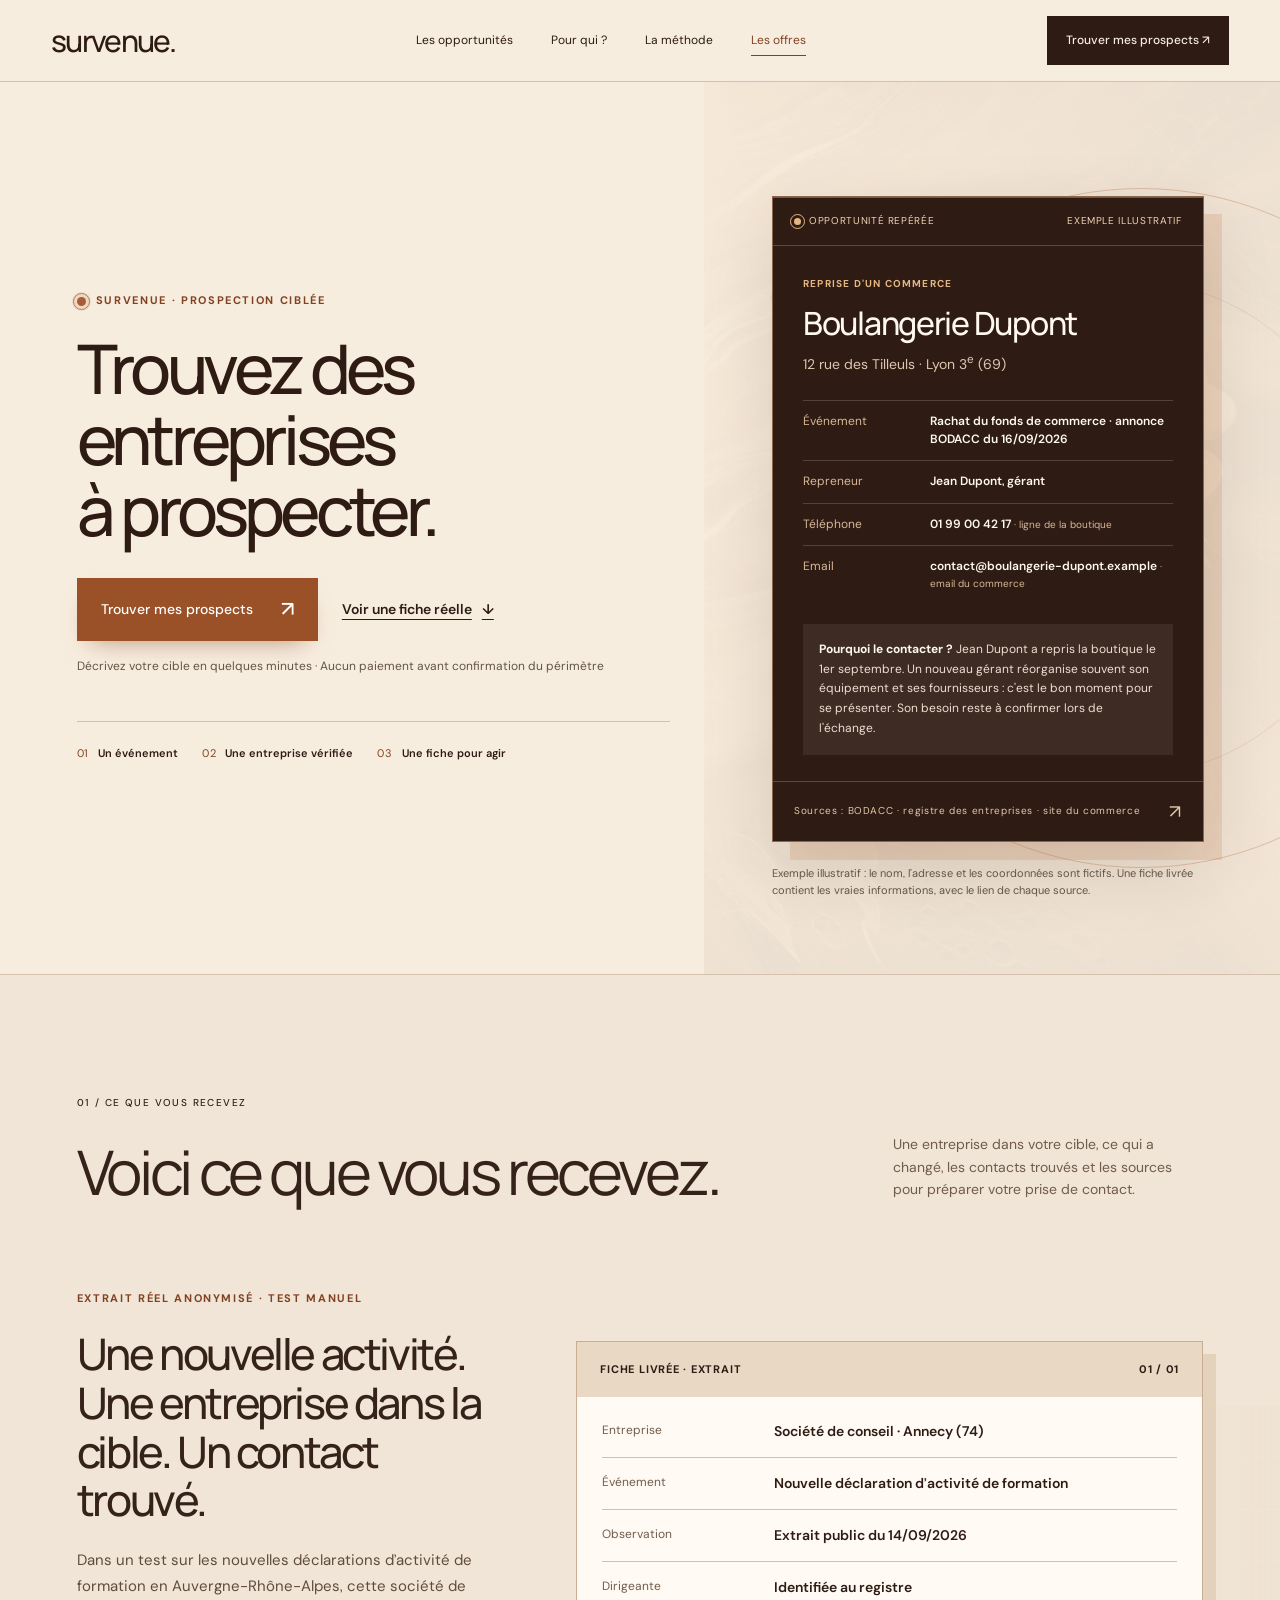
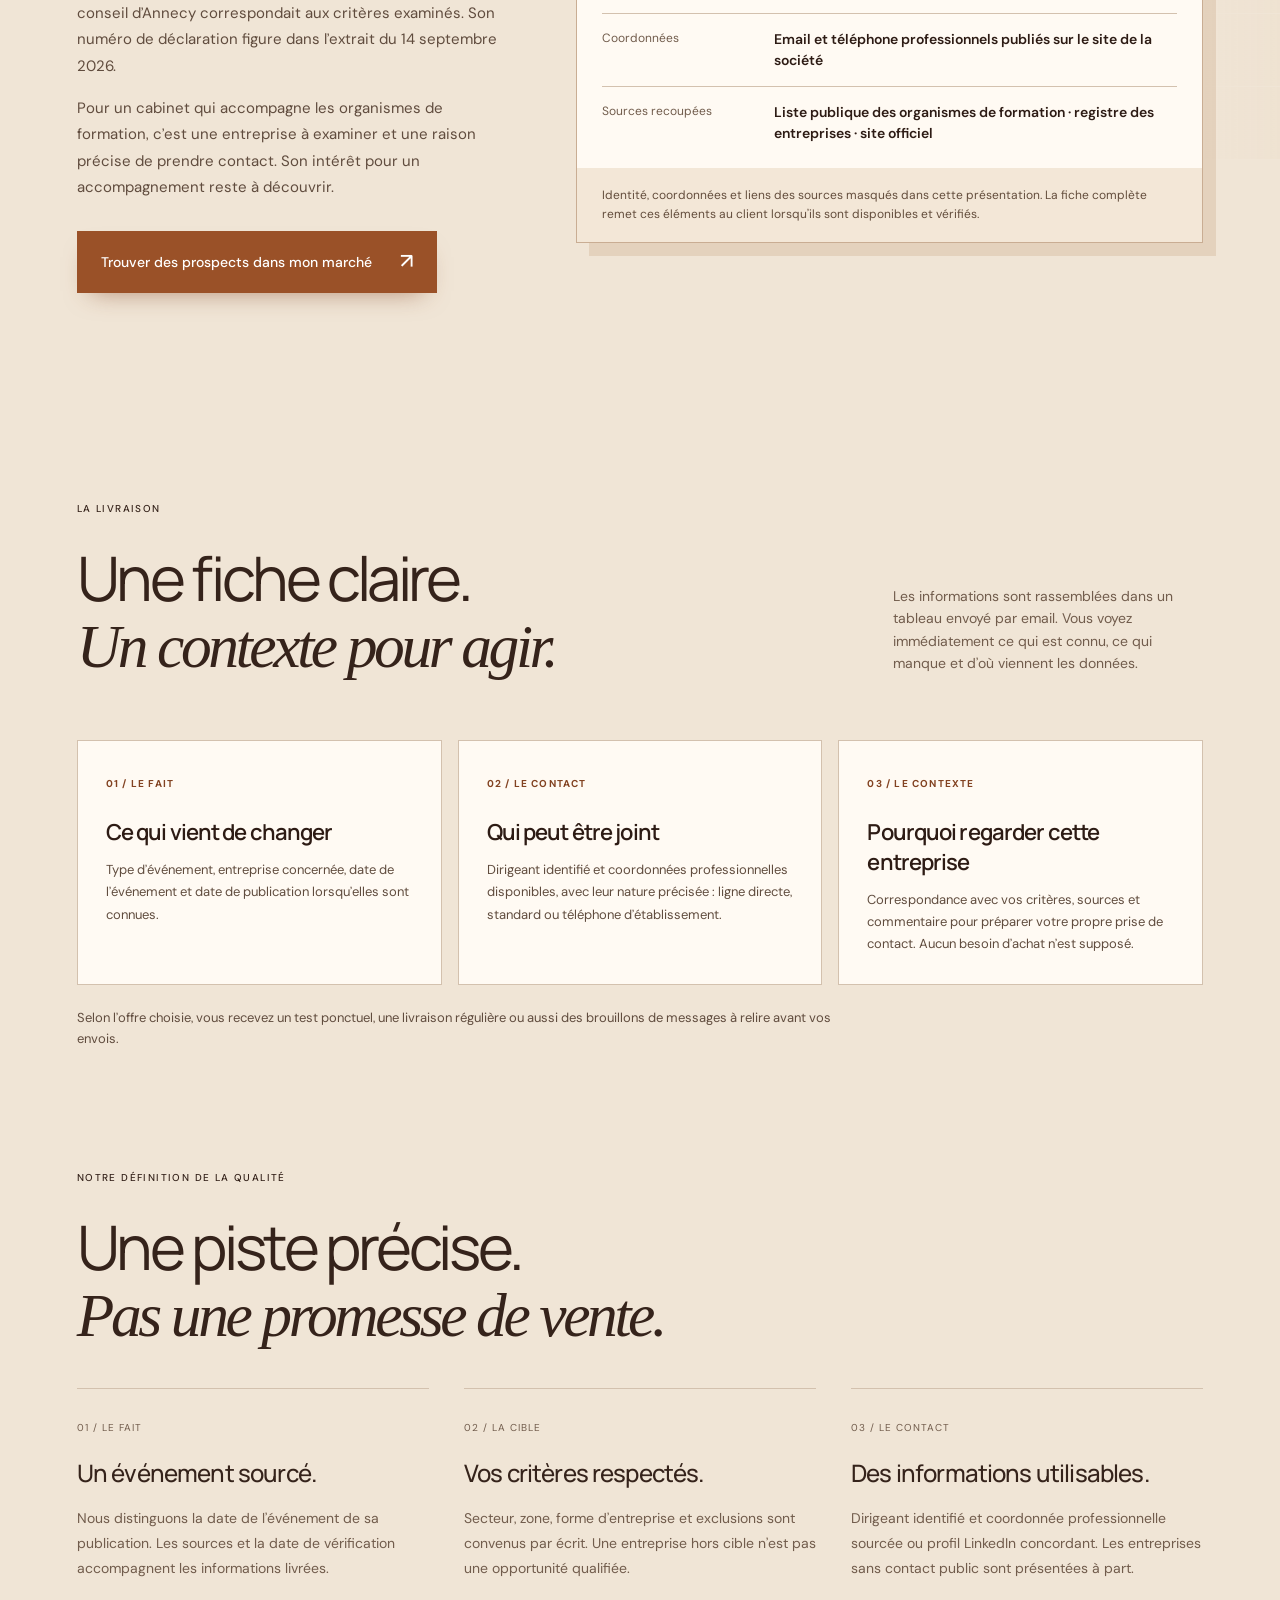
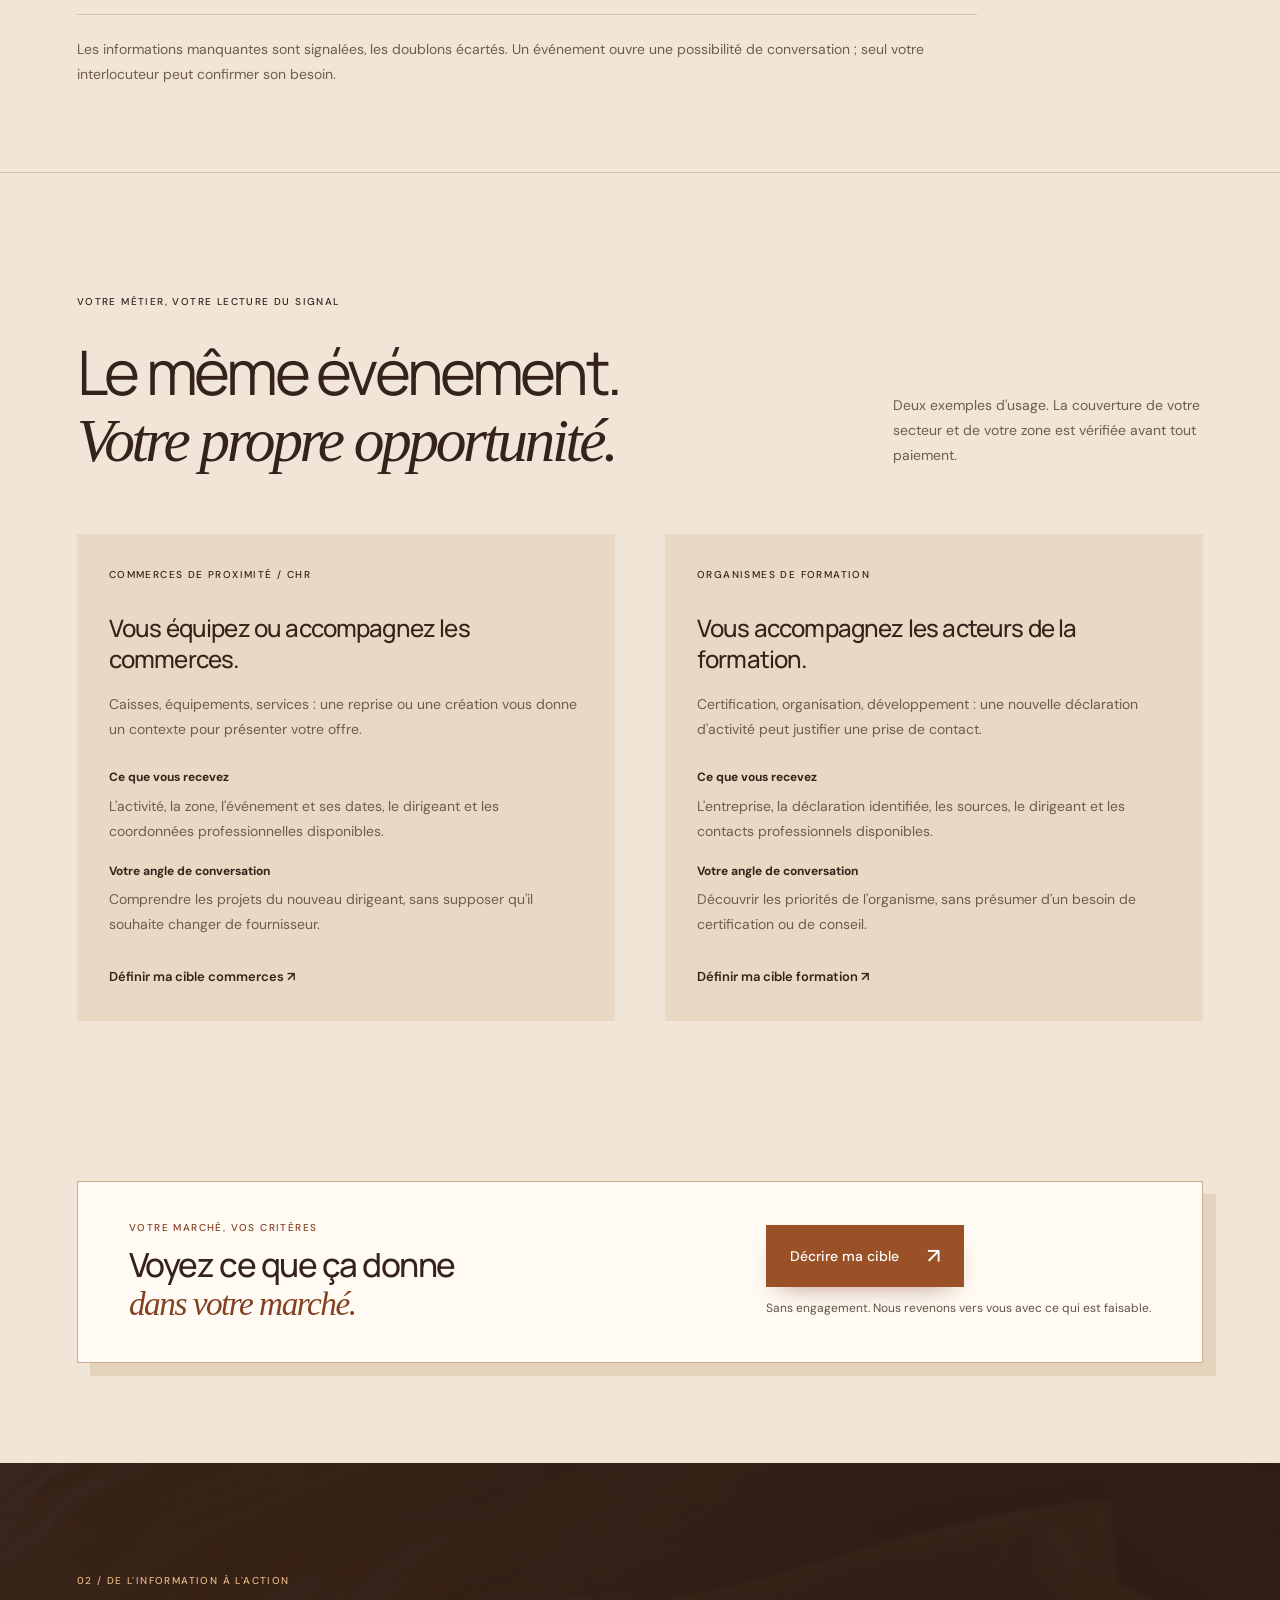
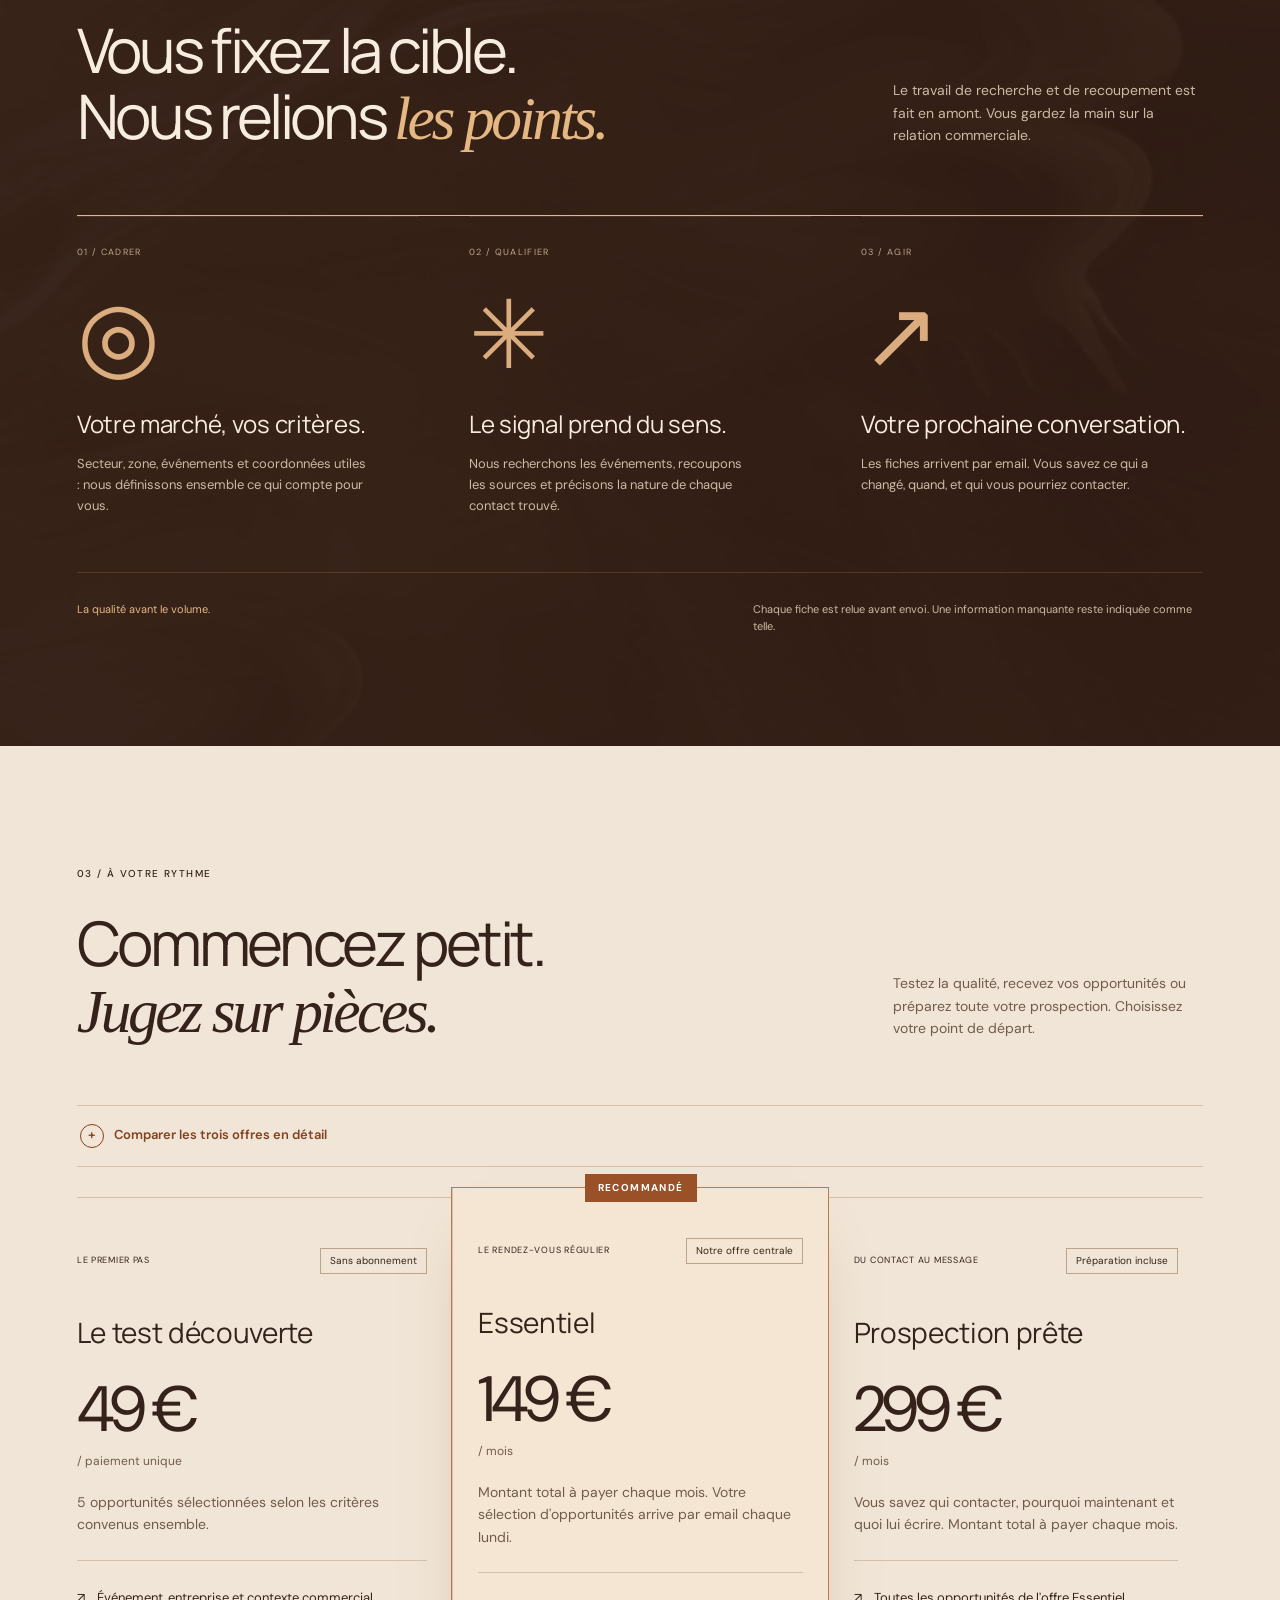
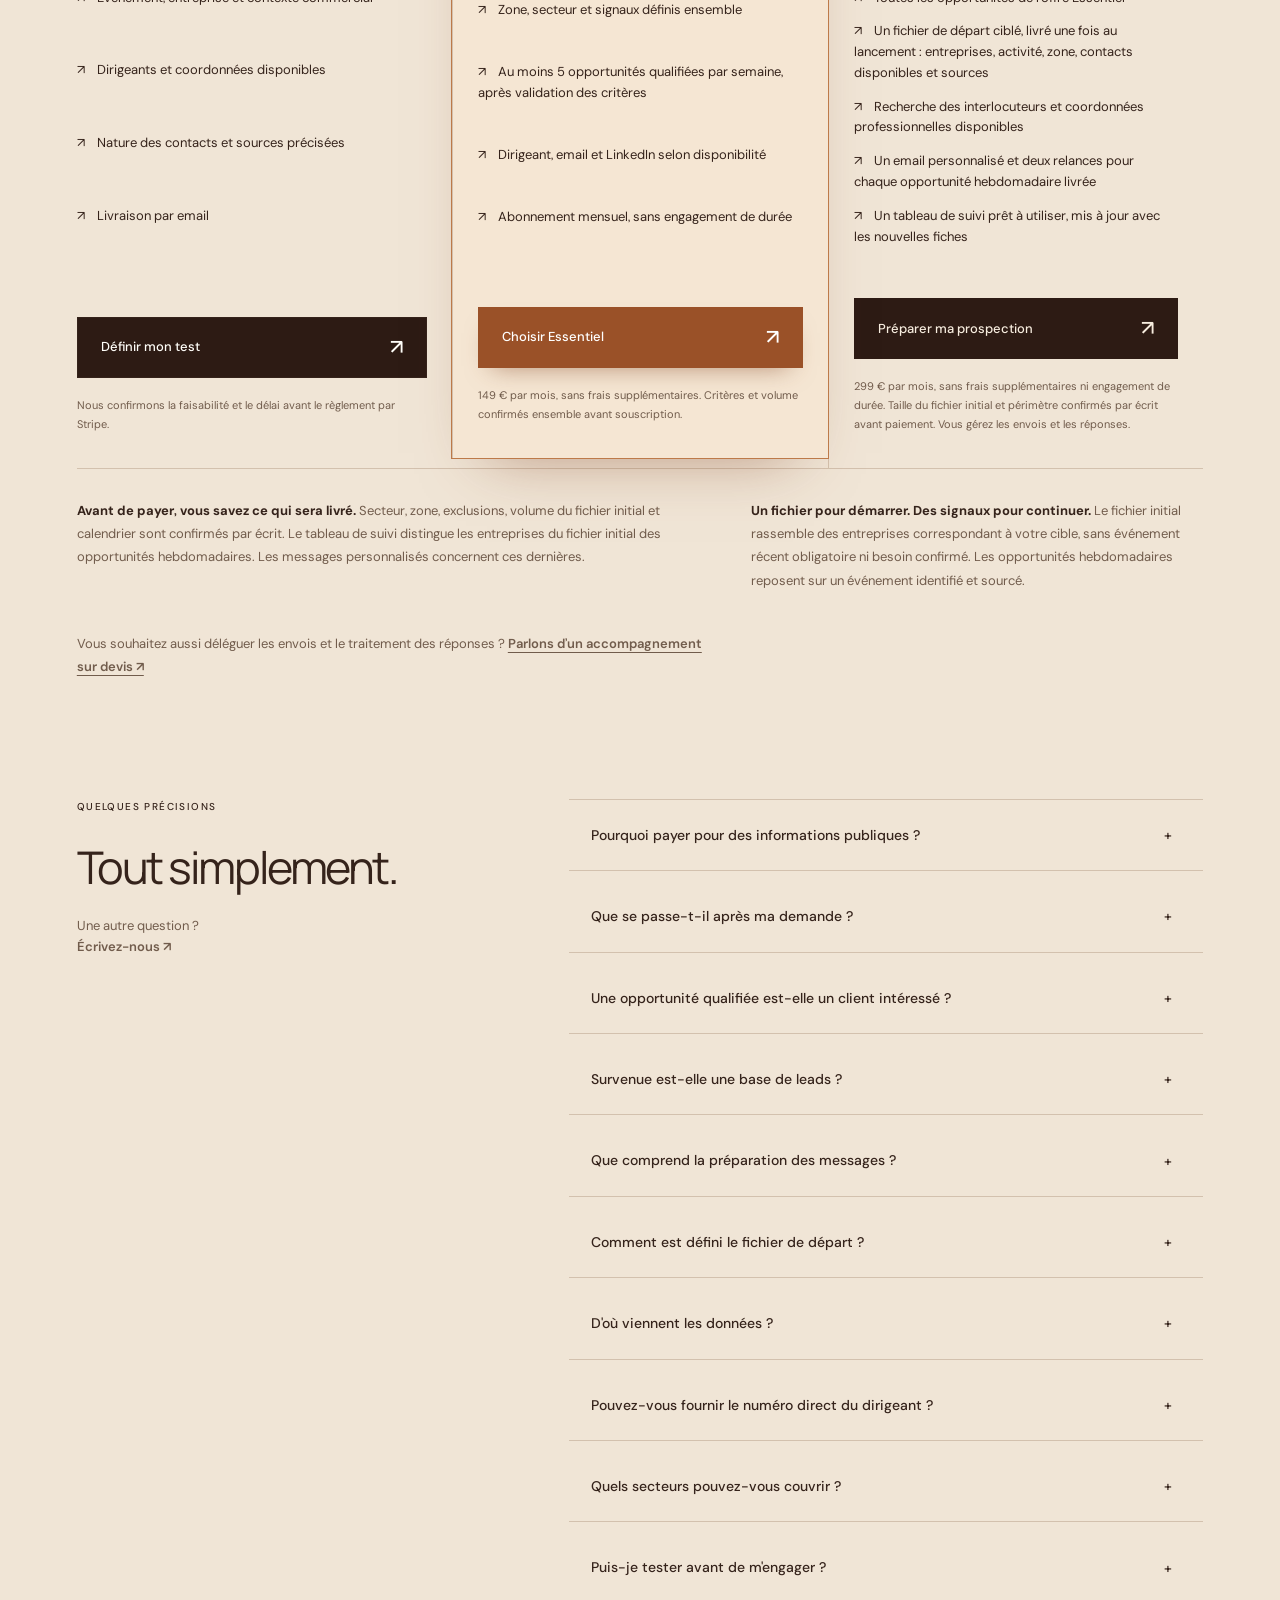
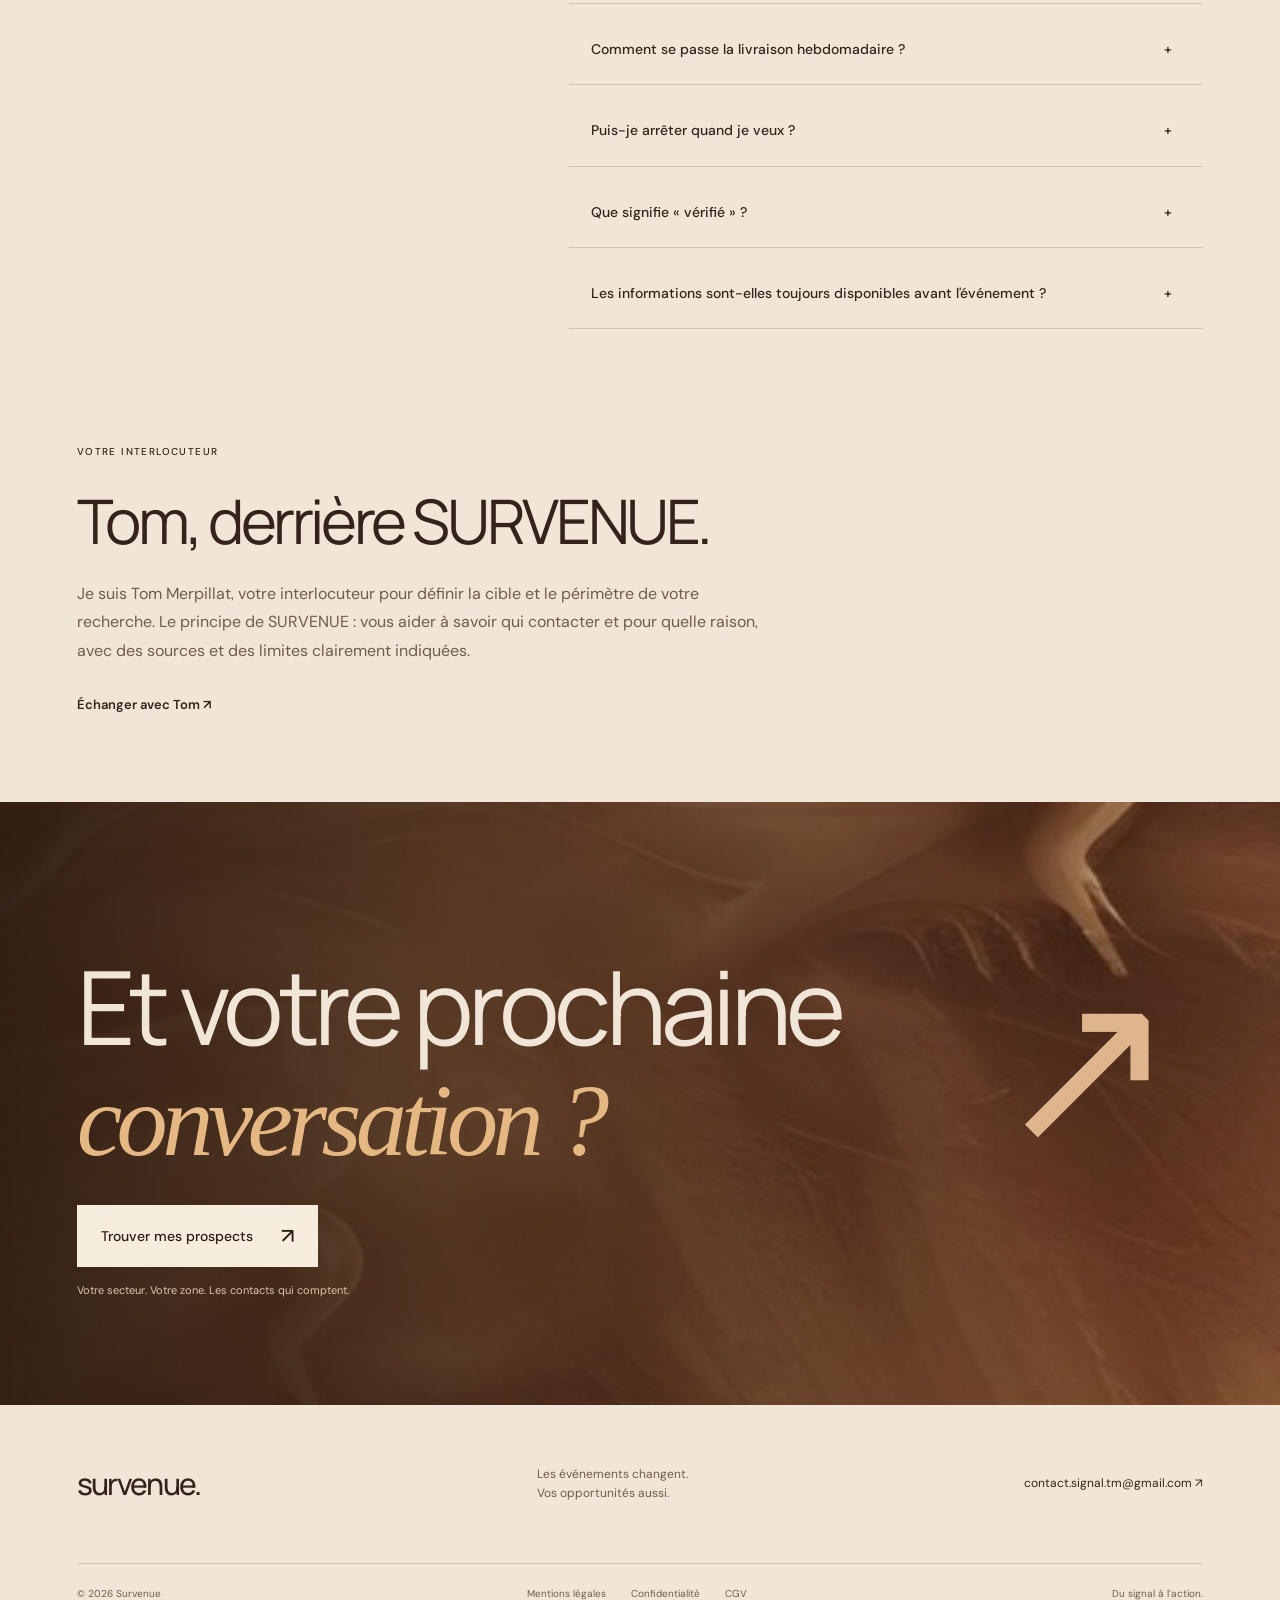
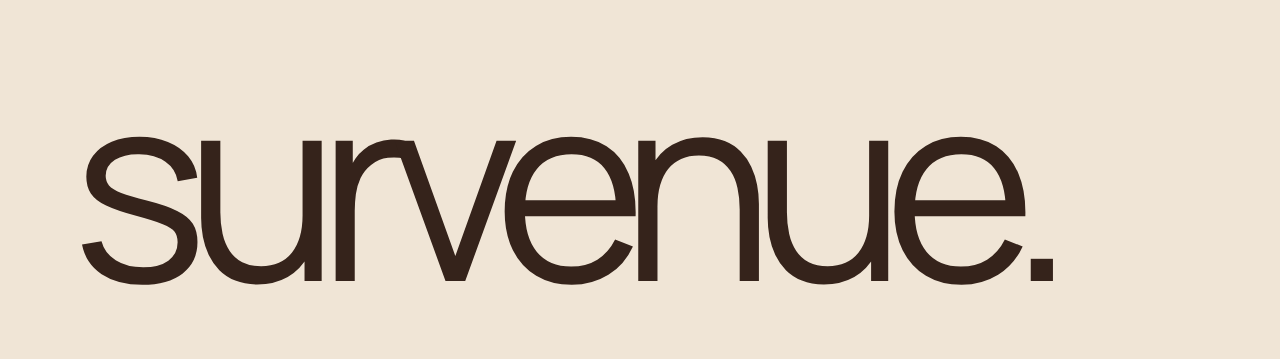
==== index.html @ f6e21b5e "Simplify hero copy and show an illustrative bakery example Remove the hero subtitle and lead paragra" ====
<!DOCTYPE html>
<html lang="fr" class="no-js">
<head>
  <meta charset="utf-8">
  <meta name="viewport" content="width=device-width, initial-scale=1">
  <title>SURVENUE — Des entreprises à prospecter, une raison de les contacter</title>
  <meta name="description" content="SURVENUE trouve des entreprises à prospecter grâce aux reprises, créations et autres changements. Recevez le contexte, les sources et les contacts professionnels disponibles.">
  <link rel="canonical" href="https://survenue.com/">
  <meta property="og:type" content="website">
  <meta property="og:url" content="https://survenue.com/">
  <meta property="og:title" content="SURVENUE — Des entreprises à prospecter, une raison de les contacter">
  <meta property="og:description" content="SURVENUE repère les entreprises qui changent dans votre marché et recherche les contacts professionnels disponibles pour votre prospection.">
  <meta property="og:locale" content="fr_FR">
  <meta property="og:site_name" content="Survenue">
  <meta property="og:image" content="https://survenue.com/og-image.png">
  <meta property="og:image:width" content="1200">
  <meta property="og:image:height" content="630">
  <meta property="og:image:alt" content="SURVENUE — Détectez les événements qui créent des opportunités commerciales">
  <meta name="twitter:card" content="summary_large_image">
  <meta name="theme-color" content="#2d1b14">
  <link rel="icon" href="favicon.svg" type="image/svg+xml">
  <link rel="preconnect" href="https://fonts.googleapis.com">
  <link rel="preconnect" href="https://fonts.gstatic.com" crossorigin>
  <link href="https://fonts.googleapis.com/css2?family=DM+Sans:wght@400;500;600;700&family=Manrope:wght@400;500;600;700;800&display=swap" rel="stylesheet">
  <link rel="stylesheet" href="styles.css">
  <link rel="stylesheet" href="home.css">
<link rel="stylesheet" href="copper.css?v=20260922b">
<link rel="stylesheet" href="onboarding.css">
<link rel="stylesheet" href="clarity.css">
<link rel="stylesheet" href="motion.css?v=20260929a">
</head>
<body class="redesign">
<a class="skip" href="#hero">Aller au contenu</a>
<header class="new-nav">
<a class="new-brand" href="#hero" aria-label="Survenue, accueil">
<span aria-hidden="true">s</span>survenue.</a>
<nav id="navigation" aria-label="Navigation principale">
<a href="#exemple">Les opportunités</a>
<a href="#metiers">Pour qui ?</a>
<a href="#comment">La méthode</a>
<a href="#offres">Les offres</a>
</nav>
<a class="action nav-action" href="criteres.html">Trouver mes prospects ↗</a>
<span class="sv-progress" aria-hidden="true"></span>
<button class="menu" aria-label="Ouvrir le menu" aria-expanded="false" aria-controls="navigation">Menu +</button>
</header>
<main>
<section id="hero" class="clarity-hero">
  <div class="clarity-hero__grain" aria-hidden="true"></div>
  <div class="clarity-hero__inner wrap">
    <div class="clarity-hero__copy">
      <p class="clarity-eyebrow"><span class="clarity-dot" aria-hidden="true"></span> SURVENUE · PROSPECTION CIBLÉE</p>
      <h1>Trouvez des entreprises à prospecter.</h1>
      <div class="clarity-hero__actions"><a class="action clarity-primary" href="criteres.html">Trouver mes prospects <span aria-hidden="true">↗</span></a><a class="clarity-secondary" href="#exemple">Voir une fiche réelle <span aria-hidden="true">↓</span></a></div>
      <p class="clarity-hero__note">Décrivez votre cible en quelques minutes · Aucun paiement avant confirmation du périmètre</p>
      <div class="clarity-hero__steps"><span>01 <strong>Un événement</strong></span><span>02 <strong>Une entreprise vérifiée</strong></span><span>03 <strong>Une fiche pour agir</strong></span></div>
    </div>
    <div class="clarity-hero__visual" role="group" aria-label="Exemple illustratif d'une fiche SURVENUE, avec des données fictives">
      <div class="clarity-orbit clarity-orbit--one" aria-hidden="true"></div><div class="clarity-orbit clarity-orbit--two" aria-hidden="true"></div>
      <div class="clarity-card"><span class="sv-scan" aria-hidden="true"></span>
        <div class="clarity-card__top"><span><i aria-hidden="true"></i> OPPORTUNITÉ REPÉRÉE</span><span>EXEMPLE ILLUSTRATIF</span></div>
        <div class="clarity-card__body"><p class="clarity-card__label">REPRISE D’UN COMMERCE</p><h2>Boulangerie Dupont</h2><p class="clarity-card__company">12 rue des Tilleuls · Lyon 3<sup>e</sup> (69)</p>
          <dl><div><dt>Événement</dt><dd>Rachat du fonds de commerce · annonce BODACC du 16/09/2026</dd></div><div><dt>Repreneur</dt><dd>Jean Dupont, gérant</dd></div><div><dt>Téléphone</dt><dd>01 99 00 42 17 <small>· ligne de la boutique</small></dd></div><div><dt>Email</dt><dd>contact@boulangerie-dupont.example <small>· email du commerce</small></dd></div></dl>
          <p class="clarity-card__context"><strong>Pourquoi le contacter ?</strong> Jean Dupont a repris la boutique le 1er septembre. Un nouveau gérant réorganise souvent son équipement et ses fournisseurs : c’est le bon moment pour se présenter. Son besoin reste à confirmer lors de l’échange.</p>
        </div>
        <div class="clarity-card__footer"><span>Sources : BODACC · registre des entreprises · site du commerce</span><span aria-hidden="true">↗</span></div>
      </div>
      <p class="clarity-hero__caption">Exemple illustratif : le nom, l’adresse et les coordonnées sont fictifs. Une fiche livrée contient les vraies informations, avec le lien de chaque source.</p>
    </div>
  </div>
</section>
<section id="exemple" class="new-section wrap">
<div class="heading">
<div>
<p class="label">01 / Ce que vous recevez</p>
<h2>Voici ce que vous recevez.</h2>
</div>
<p>Une entreprise dans votre cible, ce qui a changé, les contacts trouvés et les sources pour préparer votre prise de contact.</p>
</div>
<div class="real-example">
  <div class="real-example__intro">
    <p class="real-example__eyebrow">EXTRAIT RÉEL ANONYMISÉ · TEST MANUEL</p>
    <h3>Une nouvelle activité. Une entreprise dans la cible. Un contact trouvé.</h3>
    <p>Dans un test sur les nouvelles déclarations d’activité de formation en Auvergne-Rhône-Alpes, cette société de conseil d’Annecy correspondait aux critères examinés. Son numéro de déclaration figure dans l’extrait du 14 septembre 2026.</p>
    <p>Pour un cabinet qui accompagne les organismes de formation, c’est une entreprise à examiner et une raison précise de prendre contact. Son intérêt pour un accompagnement reste à découvrir.</p>
    <a class="action clarity-primary" href="criteres.html">Trouver des prospects dans mon marché <span aria-hidden="true">↗</span></a>
  </div>
  <div class="real-example__sheet">
    <div class="real-example__sheet-head"><span>FICHE LIVRÉE · EXTRAIT</span><span>01 / 01</span></div>
    <dl><div><dt>Entreprise</dt><dd>Société de conseil · Annecy (74)</dd></div><div><dt>Événement</dt><dd>Nouvelle déclaration d’activité de formation</dd></div><div><dt>Observation</dt><dd>Extrait public du 14/09/2026</dd></div><div><dt>Dirigeante</dt><dd>Identifiée au registre</dd></div><div><dt>Coordonnées</dt><dd>Email et téléphone professionnels publiés sur le site de la société</dd></div><div><dt>Sources recoupées</dt><dd>Liste publique des organismes de formation · registre des entreprises · site officiel</dd></div></dl>
    <p>Identité, coordonnées et liens des sources masqués dans cette présentation. La fiche complète remet ces éléments au client lorsqu’ils sont disponibles et vérifiés.</p>
  </div>
</div>

</section>
<section class="delivery wrap" id="livraison" aria-labelledby="delivery-title">
  <div class="heading"><div><p class="label">La livraison</p><h2 id="delivery-title">Une fiche claire.<br><em>Un contexte pour agir.</em></h2></div><p>Les informations sont rassemblées dans un tableau envoyé par email. Vous voyez immédiatement ce qui est connu, ce qui manque et d’où viennent les données.</p></div>
  <div class="delivery-summary">
    <article><span>01 / LE FAIT</span><h3>Ce qui vient de changer</h3><p>Type d’événement, entreprise concernée, date de l’événement et date de publication lorsqu’elles sont connues.</p></article>
    <article><span>02 / LE CONTACT</span><h3>Qui peut être joint</h3><p>Dirigeant identifié et coordonnées professionnelles disponibles, avec leur nature précisée : ligne directe, standard ou téléphone d’établissement.</p></article>
    <article><span>03 / LE CONTEXTE</span><h3>Pourquoi regarder cette entreprise</h3><p>Correspondance avec vos critères, sources et commentaire pour préparer votre propre prise de contact. Aucun besoin d’achat n’est supposé.</p></article>
  </div>
  <p class="delivery-summary__note">Selon l’offre choisie, vous recevez un test ponctuel, une livraison régulière ou aussi des brouillons de messages à relire avant vos envois.</p>
</section>
<section class="qualification wrap" aria-labelledby="qualification-title">
<p class="label">Notre définition de la qualité</p>
<h2 id="qualification-title">Une piste précise.<br><em>Pas une promesse de vente.</em></h2>
<div class="quality-grid">
<article><span>01 / LE FAIT</span><h3>Un événement sourcé.</h3><p>Nous distinguons la date de l’événement de sa publication. Les sources et la date de vérification accompagnent les informations livrées.</p></article>
<article><span>02 / LA CIBLE</span><h3>Vos critères respectés.</h3><p>Secteur, zone, forme d’entreprise et exclusions sont convenus par écrit. Une entreprise hors cible n’est pas une opportunité qualifiée.</p></article>
<article><span>03 / LE CONTACT</span><h3>Des informations utilisables.</h3><p>Dirigeant identifié et coordonnée professionnelle sourcée ou profil LinkedIn concordant. Les entreprises sans contact public sont présentées à part.</p></article>
</div>
<p class="quality-note">Les informations manquantes sont signalées, les doublons écartés. Un événement ouvre une possibilité de conversation ; seul votre interlocuteur peut confirmer son besoin.</p>
</section>
<section class="new-section wrap audience" id="metiers">
<div class="heading"><div><p class="label">Votre métier, votre lecture du signal</p><h2>Le même événement.<br><em>Votre propre opportunité.</em></h2></div><p>Deux exemples d’usage. La couverture de votre secteur et de votre zone est vérifiée avant tout paiement.</p></div>
<div class="audience-grid">
<article><p class="label">Commerces de proximité / CHR</p><h3>Vous équipez ou accompagnez les commerces.</h3><p>Caisses, équipements, services : une reprise ou une création vous donne un contexte pour présenter votre offre.</p><dl><dt>Ce que vous recevez</dt><dd>L’activité, la zone, l’événement et ses dates, le dirigeant et les coordonnées professionnelles disponibles.</dd><dt>Votre angle de conversation</dt><dd>Comprendre les projets du nouveau dirigeant, sans supposer qu’il souhaite changer de fournisseur.</dd></dl><a class="text-link" href="criteres.html?metier=commerces">Définir ma cible commerces ↗</a></article>
<article><p class="label">Organismes de formation</p><h3>Vous accompagnez les acteurs de la formation.</h3><p>Certification, organisation, développement : une nouvelle déclaration d’activité peut justifier une prise de contact.</p><dl><dt>Ce que vous recevez</dt><dd>L’entreprise, la déclaration identifiée, les sources, le dirigeant et les contacts professionnels disponibles.</dd><dt>Votre angle de conversation</dt><dd>Découvrir les priorités de l’organisme, sans présumer d’un besoin de certification ou de conseil.</dd></dl><a class="text-link" href="criteres.html?metier=formation">Définir ma cible formation ↗</a></article>
</div>
</section>
<section class="sv-cta-band wrap" aria-labelledby="cta-band-title">
  <div class="sv-cta-band__inner">
    <div><p class="label">Votre marché, vos critères</p><h2 id="cta-band-title">Voyez ce que ça donne<br><em>dans votre marché.</em></h2></div>
    <div class="sv-cta-band__actions"><a class="action" href="criteres.html">Décrire ma cible <span aria-hidden="true">↗</span></a><small>Sans engagement. Nous revenons vers vous avec ce qui est faisable.</small></div>
  </div>
</section>
<section class="method" id="comment">
<div class="wrap">
<div class="heading">
<div>
<p class="label">02 / De l’information à l’action</p>
<h2>Vous fixez la cible.<br>Nous relions <em>les points.</em>
</h2>
</div>
<p>Le travail de recherche et de recoupement est fait en amont. Vous gardez la main sur la relation commerciale.</p>
</div>
<div class="steps">
<article>
<span>01 / CADRER</span>
<div aria-hidden="true">◎</div>
<h3>Votre marché, vos critères.</h3>
<p>Secteur, zone, événements et coordonnées utiles : nous définissons ensemble ce qui compte pour vous.</p>
</article>
<article>
<span>02 / QUALIFIER</span>
<div aria-hidden="true">✳</div>
<h3>Le signal prend du sens.</h3>
<p>Nous recherchons les événements, recoupons les sources et précisons la nature de chaque contact trouvé.</p>
</article>
<article>
<span>03 / AGIR</span>
<div aria-hidden="true">↗</div>
<h3>Votre prochaine conversation.</h3>
<p>Les fiches arrivent par email. Vous savez ce qui a changé, quand, et qui vous pourriez contacter.</p>
</article>
</div>
<div class="method-foot">
<span>La qualité avant le volume.</span>
<p>Chaque fiche est relue avant envoi. Une information manquante reste indiquée comme telle.</p>
</div>
</div>
</section>
<section id="offres" class="new-section wrap">
<div class="heading">
<div>
<p class="label">03 / À votre rythme</p>
<h2>Commencez petit.<br>
<em>Jugez sur pièces.</em>
</h2>
</div>
<p>Testez la qualité, recevez vos opportunités ou préparez toute votre prospection. Choisissez votre point de départ.</p>
</div>
<details class="offer-comparison-details"><summary>Comparer les trois offres en détail</summary><div class="table-scroll offer-comparison" role="region" aria-label="Comparer les offres" tabindex="0"><table><caption>Choisissez le travail que vous souhaitez nous confier</caption><thead><tr><th scope="col">Ce que vous recevez</th><th scope="col">Test · 49 €</th><th scope="col">Essentiel · 149 €/mois</th><th scope="col">Prospection prête · 299 €/mois</th></tr></thead><tbody><tr><th scope="row">Opportunités qualifiées</th><td>5, une seule fois</td><td>Minimum 5 par semaine*</td><td>Minimum 5 par semaine*</td></tr><tr><th scope="row">Fichier initial ciblé</th><td>Non inclus</td><td>Non inclus</td><td>Une fois au lancement*</td></tr><tr><th scope="row">Email + 2 relances préparés</th><td>Non inclus</td><td>Non inclus</td><td>Par opportunité hebdomadaire</td></tr><tr><th scope="row">Envoi des messages</th><td>Par vous</td><td>Par vous</td><td>Par vous</td></tr></tbody></table><p>* Après validation écrite des critères. Taille du fichier initial et calendrier convenus avant paiement. Montants totaux à payer.</p></div></details>
<div class="new-pricing">
<article class="offer">
<div class="offer-top">
<span>LE PREMIER PAS</span>
<small>Sans abonnement</small>
</div>
<h3>Le test découverte</h3>
<p class="amount">49 € <span>/ paiement unique</span>
</p>
<p>5 opportunités sélectionnées selon les critères convenus ensemble.</p>
<ul>
<li>Événement, entreprise et contexte commercial</li>
<li>Dirigeants et coordonnées disponibles</li>
<li>Nature des contacts et sources précisées</li>
<li>Livraison par email</li>
</ul>
<a class="action dark" href="criteres.html?offre=Test">Définir mon test <span>↗</span>
</a>
<small>Nous confirmons la faisabilité et le délai avant le règlement par Stripe.</small>
</article>
<article class="offer recurring featured">
<span class="sv-ribbon">RECOMMANDÉ</span>
<div class="offer-top">
<span>LE RENDEZ-VOUS RÉGULIER</span>
<small>Notre offre centrale</small>
</div>
<h3>Essentiel</h3>
<p class="amount">149 € <span>/ mois</span>
</p>
<p>Montant total à payer chaque mois. Votre sélection d’opportunités arrive par email chaque lundi.</p>
<ul>
<li>Zone, secteur et signaux définis ensemble</li>
<li>Au moins 5 opportunités qualifiées par semaine, après validation des critères</li>
<li>Dirigeant, email et LinkedIn selon disponibilité</li>
<li>Abonnement mensuel, sans engagement de durée</li>
</ul>
<a class="action" href="criteres.html?offre=Essentiel">Choisir Essentiel <span>↗</span>
</a>
<small>149 € par mois, sans frais supplémentaires. Critères et volume confirmés ensemble avant souscription.</small>
</article>
<article class="offer premium">
<div class="offer-top"><span>DU CONTACT AU MESSAGE</span><small>Préparation incluse</small></div>
<h3>Prospection prête</h3>
<p class="amount">299 € <span>/ mois</span></p>
<p>Vous savez qui contacter, pourquoi maintenant et quoi lui écrire. Montant total à payer chaque mois.</p>
<ul>
<li>Toutes les opportunités de l’offre Essentiel</li>
<li>Un fichier de départ ciblé, livré une fois au lancement : entreprises, activité, zone, contacts disponibles et sources</li>
<li>Recherche des interlocuteurs et coordonnées professionnelles disponibles</li>
<li>Un email personnalisé et deux relances pour chaque opportunité hebdomadaire livrée</li>
<li>Un tableau de suivi prêt à utiliser, mis à jour avec les nouvelles fiches</li>
</ul>
<a class="action" href="criteres.html?offre=Prospection%20pr%C3%AAte">Préparer ma prospection <span>↗</span></a>
<small>299 € par mois, sans frais supplémentaires ni engagement de durée. Taille du fichier initial et périmètre confirmés par écrit avant paiement. Vous gérez les envois et les réponses.</small>
</article>
</div>
<div class="pricing-note"><p><strong>Avant de payer, vous savez ce qui sera livré.</strong> Secteur, zone, exclusions, volume du fichier initial et calendrier sont confirmés par écrit. Le tableau de suivi distingue les entreprises du fichier initial des opportunités hebdomadaires. Les messages personnalisés concernent ces dernières.</p><p><strong>Un fichier pour démarrer. Des signaux pour continuer.</strong> Le fichier initial rassemble des entreprises correspondant à votre cible, sans événement récent obligatoire ni besoin confirmé. Les opportunités hebdomadaires reposent sur un événement identifié et sourcé.</p><p>Vous souhaitez aussi déléguer les envois et le traitement des réponses ? <a class="text-link" href="mailto:contact.signal.tm@gmail.com?subject=Survenue%20%E2%80%94%20prospection%20d%C3%A9l%C3%A9gu%C3%A9e">Parlons d’un accompagnement sur devis ↗</a></p></div>
</section>
<section class="new-faq wrap" id="faq">
<div>
<p class="label">Quelques précisions</p>
<h2>Tout simplement.</h2>
<p>Une autre question ?<br>
<a class="text-link" href="mailto:contact.signal.tm@gmail.com">Écrivez-nous ↗</a>
</p>
</div>    <div class="faq"><details><summary>Pourquoi payer pour des informations publiques ?</summary><p>Vous payez le travail de recherche, de recoupement et de sélection selon vos critères : écarter les entreprises hors cible et les doublons, identifier les contacts disponibles, puis rassembler le contexte et les sources dans une fiche utilisable. Prospection prête ajoute la préparation des messages et du tableau de suivi.</p></details>
      <details><summary>Que se passe-t-il après ma demande ?</summary><p>Votre demande nous parvient directement depuis le formulaire. Nous étudions votre cible puis échangeons avec vous pour confirmer la faisabilité, les livrables et le calendrier. Vous recevez le lien de paiement seulement après ce cadrage.</p></details>
      <details><summary>Une opportunité qualifiée est-elle un client intéressé ?</summary><p>Non. C’est une entreprise correspondant à vos critères, associée à un événement sourcé, avec un dirigeant identifié et une coordonnée professionnelle disponible ou un profil LinkedIn concordant. Son intérêt pour votre offre reste à vérifier lors de votre échange. Aucun rendez-vous ni vente n’est garanti.</p></details>
      <details>
        <summary>Survenue est-elle une base de leads ?</summary>
        <p>Le cœur du service repose sur des événements commerciaux publics, qualifiés et contextualisés. L’offre Prospection prête ajoute un fichier de départ d’entreprises correspondant à votre cible, distinct des nouvelles opportunités détectées chaque semaine.</p>
      </details>
      <details>
        <summary>Que comprend la préparation des messages ?</summary>
        <p>Pour chaque opportunité hebdomadaire livrée dans l’offre Prospection prête, nous préparons un premier email personnalisé et deux relances à partir de votre offre et du contexte disponible. Vous relisez les messages, choisissez les destinataires et gérez les envois, les réponses et les oppositions. Aucun envoi automatique n’est inclus.</p>
      </details>
      <details>
        <summary>Comment est défini le fichier de départ ?</summary>
        <p>Nous convenons par écrit de sa taille, de la zone, du secteur et des exclusions avant le paiement. Il est livré une seule fois au lancement, avec les sources, les dates de vérification et les coordonnées disponibles. Il ne garantit ni un besoin d’achat ni un contact direct avec le décideur. Les critères et le délai de première livraison sont confirmés avant souscription.</p>
      </details>
      <details>
        <summary>D'où viennent les données ?</summary>
        <p>Nous travaillons à partir de sources publiques et recoupons les informations disponibles. Chaque opportunité indique ses sources.</p>
      </details>
      <details>
        <summary>Pouvez-vous fournir le numéro direct du dirigeant ?</summary>
        <p>Uniquement lorsqu'une coordonnée professionnelle est publiquement disponible et identifiable. Lorsqu'il s'agit d'un téléphone d'établissement, nous le précisons.</p>
      </details>
      <details>
        <summary>Quels secteurs pouvez-vous couvrir ?</summary>
        <p>Les signaux sont définis selon votre activité, votre cible et votre zone géographique.</p>
      </details>
      <details>
        <summary>Puis-je tester avant de m'engager ?</summary>
        <p>Oui. Le test comprend 5 opportunités pour 49 €, sans engagement.</p>
      </details>
      <details>
        <summary>Comment se passe la livraison hebdomadaire ?</summary>
        <p>Nous définissons ensemble vos critères (zone, secteur, type de société, événements). Chaque lundi, vous recevez par email un tableau des sociétés qualifiées de la semaine, avec pour chacune le dirigeant, les coordonnées trouvées et leur nature, et les sources. Les sociétés identifiées sans contact public sont transmises à part.</p>
      </details>
      <details>
        <summary>Puis-je arrêter quand je veux ?</summary>
        <p>Oui. Le service hebdomadaire est sans engagement : vous pouvez l'arrêter à tout moment pour la période suivante.</p>
      </details>
      <details>
        <summary>Que signifie « vérifié » ?</summary>
        <p>Qu'une information a été lue sur une source publique identifiable — registre officiel, annonce légale, site de la société, annuaire professionnel — et que cette source est indiquée sur la fiche. Nous ne devinons jamais un email ni un numéro ; quand une donnée n'est pas trouvée, la fiche le dit.</p>
      </details>
      <details>
        <summary>Les informations sont-elles toujours disponibles avant l'événement ?</summary>
        <p>Pas nécessairement. Certains signaux sont détectables avant qu'un besoin ne se matérialise, d'autres deviennent visibles publiquement après l'événement. Nous indiquons les dates disponibles afin de rendre ce délai transparent.</p>
      </details>
    </div>
</section>
<section class="founder wrap"><p class="label">Votre interlocuteur</p><h2>Tom, derrière SURVENUE.</h2><p>Je suis Tom Merpillat, votre interlocuteur pour définir la cible et le périmètre de votre recherche. Le principe de SURVENUE : vous aider à savoir qui contacter et pour quelle raison, avec des sources et des limites clairement indiquées.</p><a class="text-link" href="mailto:contact.signal.tm@gmail.com">Échanger avec Tom ↗</a></section>
<section id="contact" class="new-contact">
<div class="wrap">
<p class="label">Votre marché a déjà commencé à bouger.</p>
<h2>Et votre prochaine<br>
<em>conversation ?</em>
</h2>
<a class="action lime" href="criteres.html?offre=%C3%80%20d%C3%A9finir">Trouver mes prospects <span>↗</span>
</a>
<p>Votre secteur. Votre zone. Les contacts qui comptent.</p>
<span class="contact-star" aria-hidden="true">↗</span>
</div>
</section>
</main>
<footer class="new-footer wrap">
<div>
<a class="new-brand" href="#hero">
<span aria-hidden="true">s</span>survenue.</a>
<p>Les événements changent.<br>Vos opportunités aussi.</p>
<a href="mailto:contact.signal.tm@gmail.com">contact.signal.tm@gmail.com ↗</a>
</div>
<div>
<span>© 2026 Survenue</span>
<nav aria-label="Informations légales">
<a href="mentions-legales.html">Mentions légales</a>
<a href="confidentialite.html">Confidentialité</a>
<a href="cgv.html">CGV</a>
</nav>
<span>Du signal à l’action.</span>
</div>
<div class="footer-wordmark" aria-hidden="true">survenue.</div></footer>
<a class="mobile-intake" href="criteres.html" hidden><strong>Trouver mes prospects</strong><span aria-hidden="true">↗</span></a>
<script src="main.js?v=20260928b" defer>
</script>
</body>
</html>
---- styles.css ----
/* ==========================================================================
   SURVENUE — styles V2
   Fond blanc cassé · texte presque noir · gris discret · un seul accent.
   ========================================================================== */

:root {
  --bg: #FAFAF7;
  --bg-alt: #F2F2EC;
  --surface: #FFFFFF;
  --ink: #121212;
  --ink-2: #4B4B47;
  --muted: #64645E;
  --line: #E7E7E1;
  --line-2: #D5D5CD;
  --accent: #1E56E8;
  --accent-ink: #1442B8;
  --accent-soft: #EBF0FD;
  --accent-soft-2: #D3DEFB;
  --r: 14px;
  --r-lg: 22px;
  --shadow: 0 1px 2px rgba(18,18,18,.04), 0 10px 28px -14px rgba(18,18,18,.14);
  --shadow-lg: 0 2px 4px rgba(18,18,18,.04), 0 30px 60px -28px rgba(18,18,18,.22);
  --font: "Inter", ui-sans-serif, system-ui, -apple-system, "Segoe UI", Roboto, Helvetica, Arial, sans-serif;
  --container: 1120px;
  --gutter: 22px;
  --ease: cubic-bezier(.2,.7,.2,1);
}

* { box-sizing: border-box; }
html { scroll-behavior: smooth; -webkit-text-size-adjust: 100%; scroll-padding-top: 80px; }
@media (prefers-reduced-motion: reduce) { html { scroll-behavior: auto; } }

body {
  margin: 0;
  font-family: var(--font);
  font-size: 16px;
  line-height: 1.6;
  color: var(--ink);
  background: var(--bg);
  -webkit-font-smoothing: antialiased;
  overflow-x: hidden;
  font-feature-settings: "cv11", "ss01";
}

img, svg { max-width: 100%; display: block; }
a { color: inherit; text-decoration: none; }
ul, ol { margin: 0; padding: 0; list-style: none; }
h1, h2, h3, p, dl, dd, dt { margin: 0; }

.container { width: 100%; max-width: var(--container); margin: 0 auto; padding-inline: var(--gutter); }
.container--narrow { max-width: 800px; }

/* ---------- Typographie ---------- */
h1 {
  font-size: clamp(2.25rem, 1.3rem + 3.6vw, 4rem);
  line-height: 1.04;
  letter-spacing: -0.035em;
  font-weight: 800;
  text-wrap: balance;
}
h2 {
  font-size: clamp(1.7rem, 1.15rem + 2.1vw, 2.6rem);
  line-height: 1.12;
  letter-spacing: -0.03em;
  font-weight: 700;
  text-wrap: balance;
}
h2 em { font-style: normal; color: var(--accent); }
h3 { font-size: 1.125rem; line-height: 1.35; letter-spacing: -0.012em; font-weight: 600; }
.lead {
  font-size: clamp(1.08rem, 0.98rem + 0.5vw, 1.3rem);
  line-height: 1.55;
  color: var(--ink-2);
  max-width: 32em;
  text-wrap: pretty;
}
.sub { margin-top: 14px; color: var(--ink-2); font-size: 1.08rem; max-width: 40em; text-wrap: pretty; }
.kicker { font-size: 0.78rem; font-weight: 700; letter-spacing: 0.1em; text-transform: uppercase; color: var(--accent-ink); margin-bottom: 14px; }
.eyebrow {
  display: inline-flex; align-items: center; gap: 4px;
  font-size: 0.82rem; font-weight: 600; color: var(--ink-2);
  padding: 7px 14px 7px 10px; border: 1px solid var(--line); border-radius: 999px; background: var(--surface);
  margin-bottom: 26px;
}
.muted { color: var(--muted); }
.small { font-size: 0.9rem; }

.skip { position: absolute; left: -999px; top: 8px; background: var(--ink); color: #fff; padding: 8px 12px; border-radius: 8px; z-index: 100; }
.skip:focus { left: 8px; }

/* ---------- Boutons ---------- */
.btn {
  display: inline-flex; align-items: center; justify-content: center; gap: 8px;
  padding: 13px 22px; border-radius: 11px;
  font-weight: 600; font-size: 0.975rem; line-height: 1.2;
  border: 1px solid transparent; cursor: pointer; white-space: nowrap;
  transition: transform .18s var(--ease), background-color .18s var(--ease), border-color .18s var(--ease), box-shadow .18s var(--ease), color .18s var(--ease);
}
.btn:focus-visible { outline: 3px solid var(--accent); outline-offset: 3px; }
.btn--primary:focus-visible { outline-color: var(--ink); }
.btn--primary { background: var(--accent); color: #fff; box-shadow: 0 1px 0 rgba(255,255,255,.2) inset, 0 8px 20px -10px rgba(30,86,232,.7); }
.btn--primary:hover { background: var(--accent-ink); transform: translateY(-1px); box-shadow: 0 12px 24px -10px rgba(30,86,232,.7); }
.btn--ghost { background: transparent; color: var(--ink); border-color: var(--line-2); }
.btn--ghost:hover { border-color: var(--ink); transform: translateY(-1px); }
.btn--light { background: #fff; color: var(--ink); }
.btn--light:hover { background: #f1f1ec; transform: translateY(-1px); }
.btn--outline { background: transparent; color: #fff; border-color: rgba(255,255,255,.35); }
.btn--outline:hover { border-color: #fff; transform: translateY(-1px); }
.btn--sm { padding: 9px 16px; font-size: 0.9rem; border-radius: 9px; }
.btn--lg { padding: 16px 28px; font-size: 1.05rem; border-radius: 12px; }
.btn--block { width: 100%; }

/* ---------- Points, puces, chips ---------- */
.dot { display: inline-block; width: 8px; height: 8px; border-radius: 50%; background: var(--accent); margin-right: 8px; vertical-align: middle; position: relative; flex: none; }
.dot--live::after { content: ""; position: absolute; inset: -4px; border-radius: 50%; border: 1.5px solid var(--accent); opacity: .35; animation: ping 2.6s ease-out infinite; }
@keyframes ping { 0% { transform: scale(.6); opacity: .5; } 70%, 100% { transform: scale(1.5); opacity: 0; } }
@media (prefers-reduced-motion: reduce) { .dot--live::after { animation: none; opacity: .3; } }

.chip { display: inline-flex; align-items: center; gap: 6px; padding: 5px 10px; border-radius: 999px; background: var(--accent-soft); color: var(--accent-ink); font-size: 0.78rem; font-weight: 600; white-space: nowrap; }
.chip--neutral { background: var(--bg-alt); color: var(--muted); }
.check { color: var(--accent); font-weight: 700; margin-right: 8px; }

/* ---------- Nav ---------- */
.nav {
  position: sticky; top: 0; z-index: 50;
  background: rgba(250,250,247,.78);
  backdrop-filter: saturate(160%) blur(12px);
  -webkit-backdrop-filter: saturate(160%) blur(12px);
  border-bottom: 1px solid transparent;
  transition: border-color .2s, background-color .2s;
}
.nav.is-scrolled { border-bottom-color: var(--line); background: rgba(250,250,247,.92); }
.nav__inner { display: flex; align-items: center; justify-content: space-between; height: 68px; gap: 16px; }
.brand { display: inline-flex; align-items: center; gap: 10px; }
.brand__mark { width: 10px; height: 10px; border-radius: 50%; background: var(--accent); box-shadow: 0 0 0 4px var(--accent-soft); }
.brand__name { font-weight: 800; letter-spacing: 0.14em; font-size: 0.95rem; }
.nav__links { display: flex; align-items: center; gap: 28px; }
.nav__links > a { font-size: 0.925rem; font-weight: 500; color: var(--ink-2); position: relative; padding: 6px 0; transition: color .15s; }
.nav__links > a:not(.btn)::after { content: ""; position: absolute; left: 0; right: 0; bottom: 0; height: 1.5px; background: var(--ink); transform: scaleX(0); transform-origin: left; transition: transform .2s var(--ease); }
.nav__links > a:not(.btn):hover { color: var(--ink); }
.nav__links > a:not(.btn):hover::after { transform: scaleX(1); }
.nav__links > a:not(.btn):focus-visible, .footer__col a:focus-visible, .brand:focus-visible, .nav__toggle:focus-visible { outline: 3px solid var(--accent); outline-offset: 4px; border-radius: 6px; }
.nav__cta-mobile { display: none; }
.nav__links > a.btn, .nav__links > a.btn:hover { color: #fff; }
.nav__actions { display: flex; align-items: center; gap: 12px; }
.nav__toggle {
  display: none; width: 42px; height: 42px; border: 1px solid var(--line-2); background: var(--surface);
  border-radius: 11px; cursor: pointer; flex-direction: column; align-items: center; justify-content: center; gap: 5px;
}
.nav__toggle span { width: 16px; height: 2px; background: var(--ink); border-radius: 2px; transition: transform .2s; }
.nav__toggle[aria-expanded="true"] span:first-child { transform: translateY(3.5px) rotate(45deg); }
.nav__toggle[aria-expanded="true"] span:last-child { transform: translateY(-3.5px) rotate(-45deg); }

/* ---------- Hero ---------- */
.hero { padding: clamp(64px, 9vw, 128px) 0 clamp(56px, 8vw, 112px); position: relative; }
.hero::before {
  content: ""; position: absolute; inset: 0; z-index: -1; pointer-events: none;
  background: radial-gradient(55% 45% at 85% 15%, rgba(30,86,232,.075), transparent 70%);
}
.hero__grid { display: grid; grid-template-columns: 1.15fr 0.85fr; gap: clamp(36px, 6vw, 88px); align-items: center; }
.hero__copy h1 { margin-bottom: 22px; }
.hero__cta { display: flex; flex-wrap: wrap; gap: 12px; margin-top: 34px; }
.hero__note { display: flex; flex-wrap: wrap; gap: 10px; margin-top: 18px; color: var(--muted); font-size: 0.92rem; font-weight: 500; }
.hero__note span:nth-child(even) { color: var(--line-2); }

.flow { display: flex; flex-direction: column; max-width: 430px; margin-inline: auto; }
.flow__card {
  background: var(--surface); border: 1px solid var(--line); border-radius: var(--r);
  padding: 16px 18px 18px; box-shadow: var(--shadow);
  transition: transform .3s var(--ease), box-shadow .3s var(--ease);
}
.flow__card:hover { transform: translateY(-2px); box-shadow: var(--shadow-lg); }
.flow__card--signal { border-color: var(--accent-soft-2); box-shadow: var(--shadow-lg); }
.flow__card--out { background: var(--ink); color: #fff; border-color: var(--ink); }
.flow__card--out .flow__label { color: rgba(255,255,255,.72); }
.flow__card--out .flow__meta { color: rgba(255,255,255,.6); }
.flow__bar { display: flex; justify-content: space-between; align-items: center; gap: 10px; margin-bottom: 8px; }
.flow__label { font-size: 0.72rem; font-weight: 700; letter-spacing: 0.08em; text-transform: uppercase; color: var(--accent-ink); display: inline-flex; align-items: center; }
.flow__stamp { font-size: 0.75rem; color: var(--muted); font-variant-numeric: tabular-nums; }
.flow__title { font-size: 1.2rem; font-weight: 700; letter-spacing: -0.015em; }
.flow__meta { font-size: 0.875rem; color: var(--muted); margin-top: 3px; }
.flow__list { display: grid; gap: 0; font-size: 0.9rem; }
.flow__list li { display: flex; justify-content: space-between; gap: 12px; padding: 7px 0; border-bottom: 1px dashed var(--line); }
.flow__list li:last-child { border-bottom: 0; }
.flow__list span { color: var(--muted); }
.flow__list strong { font-weight: 600; color: var(--ink); }
.flow__link { height: 40px; display: flex; align-items: center; justify-content: center; position: relative; }
.flow__link span { width: 2px; height: 100%; background: var(--line-2); border-radius: 2px; }
.flow__link b { position: absolute; left: 50%; top: 50%; transform: translate(-50%,-50%); font-size: 0.68rem; font-weight: 700; letter-spacing: 0.08em; text-transform: uppercase; color: var(--accent-ink); background: var(--bg); padding: 2px 8px; }

/* ---------- Sections ---------- */
.section { padding: clamp(64px, 9vw, 120px) 0; }
.section--alt { background: var(--bg-alt); }
.section__head { max-width: 840px; margin-bottom: clamp(32px, 5vw, 56px); }
.section__head--center { margin-inline: auto; text-align: center; }
.section__head--center .sub { margin-inline: auto; }

/* ---------- Exemple : fiche opportunité ---------- */
.opp {
  background: var(--surface); border: 1px solid var(--line); border-radius: var(--r-lg);
  box-shadow: var(--shadow-lg); overflow: hidden; max-width: 960px; margin-inline: auto;
}
.opp__bar {
  display: flex; justify-content: space-between; align-items: center; gap: 12px; flex-wrap: wrap;
  padding: 12px clamp(20px, 3vw, 32px); background: var(--bg); border-bottom: 1px solid var(--line);
  font-size: 0.8rem; font-weight: 600;
}
.opp__bar-left { display: inline-flex; align-items: center; color: var(--accent-ink); letter-spacing: 0.06em; text-transform: uppercase; font-size: 0.74rem; }
.opp__bar-right { color: var(--muted); font-weight: 500; }
.opp__head { display: flex; justify-content: space-between; align-items: flex-start; gap: 24px; flex-wrap: wrap; padding: clamp(22px, 3vw, 32px) clamp(20px, 3vw, 32px) 22px; }
.opp__event { display: inline-block; font-size: 0.8rem; font-weight: 700; color: var(--accent-ink); background: var(--accent-soft); padding: 5px 11px; border-radius: 999px; margin-bottom: 14px; }
.opp__name { font-size: clamp(1.7rem, 1.2rem + 1.6vw, 2.4rem); letter-spacing: -0.03em; font-weight: 800; line-height: 1.05; }
.opp__meta { margin-top: 8px; color: var(--ink-2); font-weight: 500; }
.opp__former { color: var(--muted); font-size: 0.92rem; margin-top: 2px; }
.opp__price { text-align: right; border: 1px solid var(--line); border-radius: var(--r); padding: 14px 18px; background: var(--bg); min-width: 200px; }
.opp__price-label { display: block; font-size: 0.72rem; text-transform: uppercase; letter-spacing: 0.08em; color: var(--muted); font-weight: 600; }
.opp__price-value { display: block; font-size: clamp(1.5rem, 1.1rem + 1.2vw, 2rem); font-weight: 800; letter-spacing: -0.03em; margin-top: 2px; font-variant-numeric: tabular-nums; }
.opp__facts {
  display: grid; grid-template-columns: repeat(4, 1fr); gap: 18px 24px;
  padding: 22px clamp(20px, 3vw, 32px); border-top: 1px solid var(--line); border-bottom: 1px solid var(--line);
}
.opp__facts dt { font-size: 0.72rem; text-transform: uppercase; letter-spacing: 0.08em; color: var(--muted); font-weight: 600; margin-bottom: 6px; }
.opp__facts dd { font-weight: 600; line-height: 1.45; font-variant-numeric: tabular-nums; }
.opp__contact { display: grid; grid-template-columns: 1fr 1fr; gap: 16px; padding: 22px clamp(20px, 3vw, 32px); }
.opp__contact-item { display: flex; flex-direction: column; gap: 6px; padding: 16px 18px; border: 1px solid var(--line); border-radius: var(--r); background: var(--bg); align-items: flex-start; }
.opp__contact-label { font-size: 0.72rem; text-transform: uppercase; letter-spacing: 0.08em; color: var(--muted); font-weight: 600; }
.opp__contact-value { font-size: 1.25rem; font-weight: 700; letter-spacing: -0.01em; font-variant-numeric: tabular-nums; }
.opp__contact-value--muted { color: var(--muted); font-weight: 500; font-size: 1.05rem; }
.opp__foot { padding: 4px clamp(20px, 3vw, 32px) clamp(22px, 3vw, 30px); display: grid; gap: 14px; }
.opp__context { color: var(--ink-2); line-height: 1.6; }
.opp__context strong { color: var(--ink); }
.opp__sources { font-size: 0.88rem; color: var(--muted); border-top: 1px solid var(--line); padding-top: 14px; }
.opp__sources strong { color: var(--ink-2); font-weight: 600; }

/* ---------- Statement ---------- */
.statement { padding: clamp(64px, 10vw, 140px) 0; background: var(--surface); border-top: 1px solid var(--line); border-bottom: 1px solid var(--line); }
.statement__inner { max-width: 880px; text-align: center; }
.statement__kicker { font-size: clamp(2rem, 1.2rem + 3.2vw, 3.6rem); font-weight: 800; letter-spacing: -0.035em; line-height: 1.05; }
.statement__text { margin-top: 28px; font-size: clamp(1.1rem, 1rem + 0.6vw, 1.35rem); color: var(--ink-2); line-height: 1.6; display: grid; gap: 4px; text-wrap: balance; }
.statement__text span:last-child { color: var(--ink); font-weight: 500; }

/* ---------- Problème ---------- */
.compare { display: grid; grid-template-columns: 1fr auto 1fr; gap: 20px; align-items: stretch; }
.compare__col { background: var(--surface); border: 1px solid var(--line); border-radius: var(--r-lg); padding: clamp(22px, 3vw, 32px); display: flex; flex-direction: column; }
.compare__col--signal { border-color: var(--accent-soft-2); box-shadow: var(--shadow-lg); }
.compare__title { font-size: 0.78rem; font-weight: 700; letter-spacing: 0.1em; text-transform: uppercase; color: var(--muted); margin-bottom: 18px; display: inline-flex; align-items: center; }
.compare__col--signal .compare__title { color: var(--accent-ink); }
.compare__vs { align-self: center; font-size: 0.8rem; font-weight: 700; color: var(--muted); letter-spacing: 0.1em; text-transform: uppercase; padding: 0 4px; }
.stack { display: grid; gap: 8px; }
.stack li { padding: 11px 14px; border: 1px solid var(--line); border-radius: 10px; background: var(--bg); font-weight: 500; }
.stack--plus li { position: relative; }
.stack--plus li + li::before { content: "+"; position: absolute; left: 50%; top: -8px; transform: translate(-50%, -50%); font-size: 0.75rem; font-weight: 700; color: var(--accent-ink); background: var(--surface); width: 18px; height: 18px; border-radius: 50%; display: grid; place-items: center; border: 1px solid var(--accent-soft-2); }
.stack--plus li:not(:first-child) { background: var(--accent-soft); border-color: var(--accent-soft-2); color: var(--accent-ink); }
.compare__note { margin-top: auto; padding-top: 18px; font-size: 0.9rem; color: var(--muted); }

/* ---------- Timeline ---------- */
.timeline { display: grid; grid-template-columns: repeat(4, 1fr); gap: 28px; position: relative; padding-top: 8px; }
.timeline::before { content: ""; position: absolute; left: 24px; right: calc(25% - 10px); top: 32px; height: 2px; background: var(--line-2); }
.timeline::after { content: ""; position: absolute; left: 24px; top: 32px; height: 2px; width: 0; background: var(--accent); transition: width 1.2s var(--ease) .2s; }
.timeline.is-visible::after { width: calc(75% - 14px); }
.tl { position: relative; padding-top: 0; }
.tl__node { width: 48px; height: 48px; border-radius: 50%; background: var(--surface); border: 2px solid var(--line-2); display: grid; place-items: center; font-weight: 800; font-size: 0.85rem; letter-spacing: 0.04em; color: var(--muted); margin-bottom: 20px; position: relative; z-index: 1; transition: border-color .4s var(--ease), color .4s var(--ease), background-color .4s var(--ease); }
.timeline.is-visible .tl:nth-child(1) .tl__node { transition-delay: .3s; }
.timeline.is-visible .tl:nth-child(2) .tl__node { transition-delay: .7s; }
.timeline.is-visible .tl:nth-child(3) .tl__node { transition-delay: 1.1s; }
.timeline.is-visible .tl:nth-child(4) .tl__node { transition-delay: 1.5s; }
.timeline.is-visible .tl__node { border-color: var(--accent); color: var(--accent-ink); background: var(--accent-soft); }
.tl h3 { font-size: 1.2rem; margin-bottom: 8px; }
.tl p { color: var(--ink-2); max-width: 30em; }
@media (prefers-reduced-motion: reduce) { .timeline::after { transition: none; } .tl__node { transition: none; } }

/* ---------- Ce que vous recevez ---------- */
.receive { display: grid; grid-template-columns: 1.1fr 0.9fr; gap: clamp(28px, 5vw, 64px); align-items: center; }
.sheet { background: var(--surface); border: 1px solid var(--line); border-radius: var(--r-lg); box-shadow: var(--shadow-lg); overflow: hidden; }
.sheet__bar { padding: 13px 22px; border-bottom: 1px solid var(--line); font-weight: 600; font-size: 0.9rem; display: flex; align-items: center; background: var(--bg); }
.sheet__bar-note { margin-left: auto; font-size: 0.75rem; color: var(--muted); font-weight: 500; }
.sheet__rows { padding: 6px 22px 10px; }
.sheet__row { display: grid; grid-template-columns: 172px 1fr; gap: 14px; align-items: baseline; padding: 10px 0; border-bottom: 1px dashed var(--line); font-size: 0.92rem; }
.sheet__row:last-child { border-bottom: 0; }
.sheet__row dt { color: var(--muted); font-weight: 500; }
.sheet__row dd { font-weight: 500; }
.sheet__row em { font-style: normal; font-size: 0.72rem; color: var(--accent-ink); background: var(--accent-soft); padding: 2px 8px; border-radius: 999px; margin-left: 6px; white-space: nowrap; vertical-align: middle; }
.receive__copy h3 { font-size: clamp(1.3rem, 1.1rem + 0.8vw, 1.6rem); margin-bottom: 12px; letter-spacing: -0.02em; line-height: 1.25; }
.receive__copy p { color: var(--ink-2); }
.tags { display: flex; flex-wrap: wrap; gap: 8px; margin: 18px 0; }
.tags li { border: 1px solid var(--line-2); background: var(--surface); padding: 7px 13px; border-radius: 999px; font-size: 0.875rem; font-weight: 500; }

/* ---------- Cartes ---------- */
.cards { display: grid; gap: 18px; }
.cards--4 { grid-template-columns: repeat(4, 1fr); }
.card {
  background: var(--surface); border: 1px solid var(--line); border-radius: var(--r-lg); padding: 28px 26px;
  transition: transform .25s var(--ease), box-shadow .25s var(--ease), border-color .25s var(--ease);
}
.card:hover { transform: translateY(-3px); box-shadow: var(--shadow-lg); border-color: var(--line-2); }
.card h3 { margin-bottom: 8px; }
.card p { color: var(--ink-2); font-size: 0.975rem; }
.glyph { display: block; width: 28px; height: 28px; margin-bottom: 22px; position: relative; }
.glyph--square { border: 2px solid var(--accent); border-radius: 6px; }
.glyph--square::after { content: ""; position: absolute; inset: 7px; background: var(--accent); border-radius: 2px; }
.glyph--circle { border: 2px solid var(--accent); border-radius: 50%; }
.glyph--circle::after { content: ""; position: absolute; inset: 8px; background: var(--accent); border-radius: 50%; }
.glyph--bars::before, .glyph--bars::after { content: ""; position: absolute; left: 0; right: 0; height: 2px; background: var(--accent); border-radius: 2px; }
.glyph--bars::before { top: 6px; width: 60%; }
.glyph--bars::after { top: 18px; }
.glyph--ring { border: 2px solid var(--accent); border-radius: 50%; }
.glyph--ring::after { content: ""; position: absolute; inset: -6px; border: 1.5px solid var(--accent-soft-2); border-radius: 50%; }

/* ---------- Signaux ---------- */
.signals { display: grid; grid-template-columns: repeat(3, 1fr); gap: 1px; background: var(--line); border: 1px solid var(--line); border-radius: var(--r-lg); overflow: hidden; }
.sig { background: var(--surface); padding: 28px 26px 30px; position: relative; transition: background-color .25s var(--ease); }
.sig:hover { background: var(--bg); }
.sig::after { content: ""; position: absolute; top: 30px; right: 26px; width: 8px; height: 8px; border-radius: 50%; background: var(--accent); box-shadow: 0 0 0 4px var(--accent-soft); }
.sig__idx { display: block; font-size: 0.75rem; font-weight: 700; color: var(--muted); letter-spacing: 0.08em; margin-bottom: 18px; font-variant-numeric: tabular-nums; }
.sig h3 { font-size: 1.15rem; margin-bottom: 6px; }
.sig p { color: var(--ink-2); font-size: 0.975rem; }

/* ---------- Pricing ---------- */
.pricing { display: grid; grid-template-columns: repeat(2, minmax(0, 520px)); gap: 20px; justify-content: center; align-items: stretch; }
.price { background: var(--surface); border: 1px solid var(--line); border-radius: var(--r-lg); padding: clamp(26px, 3.5vw, 40px); box-shadow: var(--shadow-lg); position: relative; overflow: hidden; }
.price::before { content: ""; position: absolute; left: 0; right: 0; top: 0; height: 4px; background: var(--accent); }
.price__head { padding-bottom: 22px; border-bottom: 1px solid var(--line); margin-bottom: 22px; }
.price__name { font-size: 0.78rem; font-weight: 700; text-transform: uppercase; letter-spacing: 0.1em; color: var(--accent-ink); }
.price__amount { display: flex; align-items: baseline; gap: 12px; margin: 12px 0 6px; flex-wrap: wrap; }
.price__num { font-size: clamp(3rem, 2.2rem + 2.6vw, 4.2rem); font-weight: 800; letter-spacing: -0.045em; line-height: 1; }
.price__once { color: var(--muted); font-size: 0.95rem; font-weight: 500; }
.price__what { font-size: 1.15rem; font-weight: 600; letter-spacing: -0.01em; }
.list { display: grid; gap: 10px; color: var(--ink-2); }
.list--check li { padding-left: 28px; position: relative; font-weight: 500; }
.list--check li::before { content: "✓"; position: absolute; left: 0; top: 0; color: var(--accent); font-weight: 700; }
.price .list { margin-bottom: 26px; }
.price__terms { display: flex; flex-wrap: wrap; gap: 8px; margin-top: 14px; font-size: 0.85rem; color: var(--muted); font-weight: 500; justify-content: center; }
.price__after { margin-top: 16px; font-size: 0.9rem; color: var(--muted); text-align: center; }
.price--weekly::before { background: var(--ink); }
.price--weekly .price__name { color: var(--ink-2); }
.price__num--text { font-size: clamp(1.7rem, 1.3rem + 1.2vw, 2.2rem); letter-spacing: -0.03em; }
.price { display: flex; flex-direction: column; }
.price .btn { margin-top: auto; }
.price--next { box-shadow: none; background: var(--bg-alt); border-color: var(--line); }
.price--next::before { background: var(--line-2); }
.price--next .price__name { color: var(--ink-2); }
.price--next__text { color: var(--ink-2); margin: 12px 0 22px; }

/* ---------- FAQ ---------- */
.faq { display: grid; gap: 10px; }
.faq details { background: var(--surface); border: 1px solid var(--line); border-radius: var(--r); padding: 0 22px; transition: border-color .2s; }
.faq details[open] { border-color: var(--line-2); }
.faq summary { cursor: pointer; list-style: none; font-weight: 600; padding: 18px 40px 18px 0; position: relative; }
.faq summary::-webkit-details-marker { display: none; }
.faq summary::after {
  content: "+"; position: absolute; right: 0; top: 50%; transform: translateY(-50%);
  width: 26px; height: 26px; border-radius: 50%; border: 1px solid var(--line-2);
  display: grid; place-items: center; font-weight: 500; color: var(--ink-2); line-height: 1;
}
.faq details[open] summary::after { content: "–"; }
.faq details p { color: var(--ink-2); padding-bottom: 20px; max-width: 60em; }
.faq summary:focus-visible { outline: 3px solid var(--accent); outline-offset: 2px; border-radius: 8px; }

/* ---------- CTA final ---------- */
.final { padding: clamp(80px, 11vw, 150px) 0; background: var(--ink); color: #fff; position: relative; overflow: hidden; }
.final::before { content: ""; position: absolute; inset: 0; background: radial-gradient(50% 60% at 50% 100%, rgba(30,86,232,.28), transparent 70%); pointer-events: none; }
.final__inner { text-align: center; max-width: 800px; position: relative; }
.final__mark { display: block; width: 10px; height: 10px; border-radius: 50%; background: var(--accent); box-shadow: 0 0 0 6px rgba(30,86,232,.25); margin: 0 auto 28px; }
.final h2 { color: #fff; font-size: clamp(1.9rem, 1.2rem + 2.6vw, 3.2rem); }
.final__sub { color: rgba(255,255,255,.72); margin: 18px auto 0; font-size: clamp(1.05rem, 1rem + 0.4vw, 1.2rem); max-width: 34em; }
.final__cta { display: flex; flex-wrap: wrap; gap: 12px; justify-content: center; margin-top: 36px; }

/* ---------- Footer ---------- */
.footer { padding: 56px 0 28px; border-top: 1px solid var(--line); background: var(--bg); }
.footer__grid { display: grid; grid-template-columns: 1.4fr 1fr 1fr; gap: 32px; }
.footer__brand p { color: var(--ink-2); margin-top: 14px; max-width: 30em; }
.footer__title { font-size: 0.75rem; font-weight: 700; text-transform: uppercase; letter-spacing: 0.1em; color: var(--muted); margin-bottom: 12px; }
.footer__col { display: grid; gap: 8px; align-content: start; }
.footer__col a { color: var(--ink-2); font-size: 0.95rem; width: fit-content; transition: color .15s; }
.footer__col a:hover { color: var(--ink); }
.footer__bottom { display: flex; flex-wrap: wrap; justify-content: space-between; gap: 12px; margin-top: 40px; padding-top: 20px; border-top: 1px solid var(--line); font-size: 0.85rem; color: var(--muted); }

/* ---------- Pages légales ---------- */
.legal { padding: clamp(48px, 7vw, 96px) 0; }
.legal h1 { font-size: clamp(1.8rem, 1.2rem + 2vw, 2.6rem); margin-bottom: 8px; }
.legal h2 { font-size: 1.25rem; margin: 32px 0 10px; }
.legal p, .legal li { color: var(--ink-2); }
.legal ul { list-style: disc; padding-left: 20px; display: grid; gap: 6px; }
.legal a { color: var(--accent-ink); text-decoration: underline; text-underline-offset: 3px; }
.legal .todo { background: var(--accent-soft); border-radius: 8px; padding: 2px 8px; color: var(--accent-ink); font-weight: 500; }
.legal .footer__col a, .legal ~ .footer a { text-decoration: none; color: var(--ink-2); }

/* ---------- Reveal ---------- */
.reveal { opacity: 0; transform: translateY(16px); transition: opacity .7s var(--ease), transform .7s var(--ease); }
.reveal--delay { transition-delay: .08s; }
.reveal--delay2 { transition-delay: .16s; }
.reveal--delay3 { transition-delay: .24s; }
.reveal.is-visible { opacity: 1; transform: none; }
@media (prefers-reduced-motion: reduce) { .reveal { opacity: 1; transform: none; transition: none; } }
.no-js .reveal { opacity: 1; transform: none; }
.no-js .timeline::after { width: calc(75% - 14px); }

/* ---------- Responsive ---------- */
@media (max-width: 1024px) {
  .cards--4 { grid-template-columns: repeat(2, 1fr); }
  .hero__grid { grid-template-columns: 1fr; }
  .hero__visual { max-width: 520px; }
  .opp__facts { grid-template-columns: repeat(2, 1fr); }
  .signals { grid-template-columns: repeat(2, 1fr); }
  .pricing { grid-template-columns: 1fr; max-width: 600px; margin-inline: auto; }
  .footer__grid { grid-template-columns: 1fr 1fr; }
  .footer__brand { grid-column: 1 / -1; }
}

@media (max-width: 860px) {
  .nav__links {
    position: absolute; left: 0; right: 0; top: 68px;
    display: none; flex-direction: column; align-items: stretch; gap: 0;
    background: var(--bg); border-bottom: 1px solid var(--line);
    padding: 6px var(--gutter) 18px; box-shadow: var(--shadow-lg);
  }
  .nav__links.is-open { display: flex; }
  .nav__links > a:not(.btn) { padding: 14px 4px; font-size: 1.05rem; border-bottom: 1px solid var(--line); }
  .nav__links > a:not(.btn)::after { display: none; }
  .nav__cta-mobile { display: inline-flex; margin-top: 14px; }
  .nav__cta { display: none; }
  .nav__toggle { display: flex; }
  .timeline, .compare, .receive { grid-template-columns: 1fr; }
  .timeline::before, .timeline::after { display: none; }
  .tl { display: grid; grid-template-columns: 48px 1fr; column-gap: 18px; }
  .tl__node { grid-row: 1 / span 2; margin-bottom: 0; }
  .compare__vs { justify-self: center; }
  .opp__contact { grid-template-columns: 1fr; }
  .sheet__row { grid-template-columns: 1fr; gap: 2px; }
  .sheet__row dt { font-size: 0.78rem; text-transform: uppercase; letter-spacing: 0.06em; }
}

@media (max-width: 560px) {
  :root { --gutter: 18px; }
  .cards--4, .signals { grid-template-columns: 1fr; }
  .opp__facts { grid-template-columns: 1fr; gap: 16px; }
  .opp__price { min-width: 0; width: 100%; text-align: left; }
  .opp__head { padding-bottom: 18px; }
  .hero__cta .btn, .final__cta .btn { width: 100%; }
  .price__amount { gap: 8px; }
  .footer__grid { grid-template-columns: 1fr; }
  .footer__bottom { flex-direction: column; }
  .chip { white-space: normal; }
}

/* ---------- Ajouts P1-P3 ---------- */
.anchor-alias { display: block; position: relative; top: -80px; height: 0; }
.pain { display: grid; grid-template-columns: repeat(5, 1fr); gap: 12px; margin-bottom: 28px; }
.pain li { background: var(--surface); border: 1px solid var(--line); border-radius: var(--r); padding: 16px 16px 18px; font-size: 0.95rem; color: var(--ink-2); line-height: 1.45; }
.pain li span { display: block; font-size: 0.72rem; font-weight: 700; letter-spacing: 0.08em; color: var(--accent-ink); margin-bottom: 8px; }
.how-note { margin-top: clamp(28px, 4vw, 44px); display: grid; grid-template-columns: 1fr 1fr; gap: 16px; }
.how-note p { background: var(--surface); border: 1px solid var(--line); border-radius: var(--r); padding: 18px 20px; color: var(--ink-2); font-size: 0.975rem; }
.how-note strong { color: var(--ink); }
.opp-mini-wrap { max-width: 960px; margin: 20px auto 0; }
.opp--mini { box-shadow: var(--shadow); }
.opp--mini::before { background: var(--ink); }
.opp__name--sm { font-size: clamp(1.25rem, 1rem + 1vw, 1.6rem); }
.opp__facts--mini { grid-template-columns: repeat(4, 1fr); }
.opp__facts--mini dd { font-weight: 500; }
@media (max-width: 1024px) {
  .pain { grid-template-columns: repeat(3, 1fr); }
  .opp__facts--mini { grid-template-columns: repeat(2, 1fr); }
}
@media (max-width: 860px) {
  .how-note { grid-template-columns: 1fr; }
  .pain { grid-template-columns: repeat(2, 1fr); }
}
@media (max-width: 560px) {
  .pain { grid-template-columns: 1fr; }
  .hero__note { flex-direction: column; gap: 4px; }
  .hero__note span[aria-hidden] { display: none; }
  .opp__facts--mini { grid-template-columns: 1fr; }
  .opp__bar-right { width: 100%; }
}
---- home.css ----
/* SURVENUE — direction éditoriale, septembre 2026. Styles de la page d'accueil. */
:root{--bg:#f6f5ef;--ink:#1d362d;--ink-2:#626b60;--muted:#626b60;--line:#d9ddd2;--accent:#607d38;--accent-ink:#405b26;--accent-soft:#eef1e4;--lime:#dfed8b;--font:'DM Sans',sans-serif}
.redesign{background:var(--bg);overflow-x:clip}.redesign h1,.redesign h2,.redesign h3{font-family:Manrope,sans-serif}.redesign h1,.redesign h2{font-weight:500;letter-spacing:-.055em;line-height:1.08;text-wrap:initial}.redesign h1{font-size:clamp(48px,5.15vw,76px)}.redesign h2{font-size:clamp(35px,3.6vw,52px)}.redesign em{font-family:Georgia,serif;font-style:italic;font-weight:400}.wrap{max-width:1280px;margin:auto;padding-inline:48px}.new-nav{max-width:1440px;margin:auto;height:104px;display:flex;align-items:center;justify-content:space-between;padding:0 48px;gap:25px}.new-brand{font-family:Manrope,sans-serif;font-weight:800;font-size:29px;letter-spacing:-1.5px;display:flex;align-items:center;gap:8px}.new-brand>span{width:32px;height:32px;background:var(--ink);color:var(--lime);border-radius:50%;font-size:28px;font-family:Georgia,serif;font-style:italic;display:inline-flex;align-items:center;justify-content:center;line-height:1;padding-right:3px}.new-nav nav{display:flex;gap:30px;font-size:13px}.new-nav nav a:hover,.text-link:hover{color:#647631}.action{display:inline-flex;align-items:center;justify-content:space-between;gap:28px;padding:16px 23px;border:1px solid var(--ink);border-radius:5px;font-weight:600;font-size:14px;transition:transform .2s,background .2s;background:var(--bg)}.action:hover{transform:translateY(-3px);background:var(--lime);color:var(--ink)}.action span{font-size:21px;line-height:1}.nav-action{font-size:12px;padding:11px 16px}.dark{background:var(--ink);color:#fffef9}.lime{background:var(--lime);color:var(--ink);border-color:var(--lime)}.menu{display:none}.redesign a:focus-visible,.redesign button:focus-visible,.redesign summary:focus-visible{outline:3px solid #6d8526;outline-offset:5px}.new-hero{display:grid;grid-template-columns:1.1fr 1fr;align-items:center;gap:32px;padding-top:64px;padding-bottom:90px}.label{text-transform:uppercase;font-size:10px;letter-spacing:.13em;font-weight:700;display:flex;align-items:center;gap:9px;margin-bottom:28px}.label i,.signal-tag i,.preview-bottom i{display:inline-block;width:6px;height:6px;border-radius:50%;background:#688346;flex:none}.new-hero h1 em{position:relative;display:inline-block;isolation:isolate}.new-hero h1 em:after{content:'';position:absolute;bottom:0;left:0;right:0;height:8px;background:var(--lime);z-index:-1;transform:rotate(-2deg)}.intro{font-size:16px;max-width:465px;color:var(--muted);margin-top:28px;line-height:1.8}.hero-actions{display:flex;gap:24px;align-items:center;margin-top:32px}.text-link{font-size:13px;font-weight:600;display:inline-flex;align-items:center;gap:15px}.hero-footnote{font-size:10px;color:var(--muted);margin-top:23px}.hero-art{position:relative;height:520px;display:flex;align-items:center;justify-content:center;background:radial-gradient(ellipse at center,#e6eadb 0,transparent 68%)}.orbit{position:absolute;border:1px solid #dce1d3;border-radius:50%;width:460px;height:460px}.orbit.inner{width:340px;height:340px}.art-caption{position:absolute;top:0;left:26px;right:12px;font-size:9px;letter-spacing:.16em;display:flex;justify-content:space-between}.art-caption span{font-size:28px}.signal-tag{position:absolute;top:53px;left:18px;z-index:2;background:var(--ink);color:white;box-shadow:0 10px 22px #1d362d12;border-radius:4px;padding:13px 20px;font-size:11px;transform:rotate(-4deg)}.signal-tag i{background:var(--lime);margin-right:7px}.preview{position:relative;background:#fffef9;width:365px;border:1px solid #dadfd1;border-radius:8px;padding:24px;box-shadow:0 22px 55px #1d362d12;transform:rotate(3deg)}.preview-bar{display:flex;justify-content:space-between;align-items:center;font-size:8px;letter-spacing:.12em;border-bottom:1px solid var(--line);padding-bottom:16px}.preview-bar span{font-size:24px;font-style:italic;font-family:Georgia;line-height:1}.preview-category{font-size:9px;letter-spacing:.06em;margin:22px 0 10px}.preview h2{font-size:28px;letter-spacing:-.045em;line-height:1.2}.preview-company{display:flex;gap:12px;align-items:center;margin:25px 0}.preview-company>b{background:#edf0df;padding:8px 14px;font-size:24px;border-radius:4px;font-weight:400}.preview-company strong{font-size:13px;display:block}.preview-company small{font-size:10px;color:var(--muted);display:block}.preview dl{display:grid;grid-template-columns:1fr 1fr;gap:14px;border-top:1px solid var(--line);padding-top:17px}.preview dt{font-size:9px;color:var(--muted)}.preview dd{font-size:13px;margin-top:4px}.preview-bottom{font-size:8px;display:flex;align-items:center;justify-content:space-between;margin-top:20px}.preview-bottom a{font-size:20px;min-width:32px;text-align:right}.context-tag{position:absolute;bottom:21px;right:0;background:var(--lime);padding:16px 21px;display:flex;gap:14px;align-items:center;transform:rotate(-4deg);font-size:12px;box-shadow:0 12px 25px #1d362d09}.context-tag>span{font-size:34px;line-height:1}.context-tag small{display:block;font-size:9px;margin-top:3px}.coordinates{position:absolute;bottom:-25px;left:32px;font-size:8px;letter-spacing:.1em;color:var(--muted)}.signal-strip{border-block:1px solid var(--line)}.signal-strip>.wrap{display:flex;justify-content:space-between;gap:20px;align-items:center;min-height:77px;font-size:12px}.signal-strip span:first-child,.signal-strip span:last-child{font-size:10px;color:var(--muted)}.new-section{padding-top:100px;padding-bottom:100px}.heading{display:flex;justify-content:space-between;align-items:flex-end;gap:45px;margin-bottom:48px}.heading>p{max-width:335px;font-size:14px;color:var(--muted);padding-bottom:5px}.example-layout{display:grid;grid-template-columns:285px minmax(0,1fr);gap:48px}.example-layout aside{padding-top:10px}.selectors button{font:inherit;border:0;border-top:1px solid var(--line);background:transparent;color:var(--ink);text-align:left;width:100%;display:flex;align-items:center;gap:13px;padding:23px 12px;cursor:pointer}.selectors button.selected{background:#e9edde;border-left:3px solid var(--ink)}.selectors button>span{font-size:10px;color:var(--muted)}.selectors strong{font-size:12px;flex:1;font-weight:600}.selectors small{display:block;font-size:10px;font-weight:400;color:var(--muted);margin-top:4px}.selectors b{font-weight:400}.aside-note{margin:28px 0 30px;font-size:12px;color:var(--muted);padding:0 10px}.example-layout aside>.text-link{padding-left:12px}.panels .opp{border:1px solid var(--line);border-radius:7px;background:#fffef9;box-shadow:0 12px 30px #1d362d04;max-width:none;margin:0}.panels .opp:before{display:none}.panels .opp__bar{background:#edf0e6;padding:14px 22px;font-size:9px;gap:8px}.panels .opp__bar-right{font-size:8px}.panels .opp__head{padding:26px 23px 20px;gap:15px}.panels .opp__name{font-size:28px;font-weight:500}.panels .opp__event{font-size:9px;color:var(--muted)}.panels .opp__meta,.panels .opp__former{font-size:10px}.panels .opp__price-value{font-size:25px}.panels .opp__price-label{font-size:9px}.panels .opp__facts{padding:20px 23px;grid-template-columns:repeat(2,1fr);gap:20px}.panels .opp__facts dt{font-size:9px}.panels .opp__facts dd{font-size:12px;font-weight:500}.panels .opp__contact{padding:20px 23px;gap:20px}.panels .opp__contact-label{font-size:9px}.panels .opp__contact-value{font-size:15px}.panels .chip{font-size:9px;white-space:normal;background:#edf0e6;color:var(--ink)}.panels .opp__foot{padding:20px 23px}.panels .opp__context{font-size:12px}.panels .opp__sources{font-size:10px}.panels .opp__name--sm{font-size:25px}.method{padding:90px 0;background:var(--ink);color:var(--bg)}.method .label{color:var(--lime)}.method .heading>p{color:#c2cec5}.method em{color:var(--lime)}.steps{display:grid;grid-template-columns:repeat(3,1fr);gap:45px;margin-top:65px}.steps article{border-top:1px solid #516157;padding-top:20px}.steps article>span{font-size:9px;letter-spacing:.15em;color:#c2cec5}.steps article>div{height:120px;display:flex;align-items:center;font-size:85px;line-height:1;color:var(--lime);font-family:Arial,sans-serif;font-weight:400}.steps h3{font-size:20px;font-weight:500;margin-bottom:14px}.steps p{font-size:13px;color:#c2cec5;max-width:290px}.method-foot{display:flex;gap:60px;justify-content:space-between;border-top:1px solid #516157;margin-top:55px;padding-top:24px;font-size:11px}.method-foot>span{color:var(--lime)}.method-foot p{max-width:450px;color:#c2cec5}.new-pricing{display:grid;grid-template-columns:1fr 1fr;gap:24px}.offer{background:#fffef9;border:1px solid var(--line);padding:35px;border-radius:7px}.offer-top{display:flex;justify-content:space-between;gap:15px;align-items:center;margin-bottom:35px;font-size:9px;letter-spacing:.08em}.offer-top small{font-size:9px;padding:4px 9px;border:1px solid var(--line);border-radius:30px;letter-spacing:0}.offer h3{font-size:24px;font-weight:500}.offer .amount{font-size:49px;letter-spacing:-.05em;margin:14px 0;color:var(--ink);line-height:1.5;max-width:none}.amount span{font-size:12px;letter-spacing:0;color:var(--muted)}.offer>p{font-size:13px;max-width:320px;color:var(--muted)}.offer ul{list-style:none;padding:25px 0;margin:24px 0;border-top:1px solid var(--line);font-size:12px;display:grid;gap:13px}.offer li:before{content:'↗';margin-right:12px}.offer .action{display:flex}.offer>small{display:block;margin:15px 0 0;font-size:10px;color:var(--muted)}.recurring{background:#e9eddf}.offer .weekly{font-size:40px;margin-top:20px;margin-bottom:19px}.new-faq{display:grid;grid-template-columns:1fr 1.4fr;gap:70px;padding-bottom:110px}.new-faq h2{font-size:38px}.new-faq>div>p:last-child{font-size:13px;color:var(--muted);margin-top:25px}.new-faq .faq{border-top:1px solid var(--line)}.new-faq .faq details{background:transparent;border:0;border-bottom:1px solid var(--line);border-radius:0;margin:0}.new-faq .faq summary{padding:21px 30px 21px 0;font-size:13px}.new-faq .faq p{padding:0 25px 22px 0;font-size:13px}.new-contact{background:var(--ink);color:var(--bg);overflow:hidden}.new-contact>.wrap{position:relative;padding-block:70px}.new-contact .label{color:var(--lime)}.new-contact h2{font-size:clamp(48px,5.7vw,80px);margin-bottom:28px}.new-contact .action{position:relative;z-index:1}.new-contact .wrap>p:last-of-type{font-size:11px;color:#c2cec5;margin-top:15px}.contact-star{position:absolute;right:40px;top:40px;font-size:365px;line-height:1;color:var(--lime);font-family:Arial;transform:rotate(12deg)}.new-footer>div:first-child{padding:48px 0;display:flex;justify-content:space-between;align-items:center;gap:30px}.new-footer p{font-size:12px;color:var(--muted)}.new-footer>div:first-child>a:last-child{font-size:12px}.new-footer>div:last-child{border-top:1px solid var(--line);display:flex;justify-content:space-between;gap:25px;padding:22px 0;font-size:9px;color:var(--muted)}.new-footer nav{display:flex;gap:25px}[hidden]{display:none!important}
@media(max-width:1100px){.wrap{padding-inline:32px}.new-nav{padding-inline:32px}.new-nav nav{gap:20px}.new-hero{gap:10px}.hero-art{transform:scale(.9);margin-inline:-15px}.hero-actions{gap:15px}.hero-actions .action{padding-inline:15px}.example-layout{grid-template-columns:235px minmax(0,1fr);gap:25px}.panels .opp__head{flex-wrap:wrap}.contact-star{font-size:280px;top:90px}.offer .weekly{font-size:32px}.amount span{display:block}.offer{padding:28px}.offer>p{min-height:44px}}
@media(max-width:800px){.new-nav{height:83px;position:relative;z-index:10}.new-nav nav{display:none;position:absolute;top:75px;left:20px;right:20px;padding:20px;background:#fffef9;border:1px solid var(--line);box-shadow:0 15px 30px #1d362d15}.new-nav nav.open{display:flex;flex-direction:column}.new-nav nav a{padding:8px}.nav-action{margin-left:auto}.menu{display:block;border:0;background:transparent;color:var(--ink);font-size:12px;min-height:44px;padding:10px}.new-hero{grid-template-columns:1fr;padding-top:45px;padding-bottom:55px;gap:45px}.new-hero h1{font-size:clamp(47px,8vw,70px)}.hero-copy{max-width:580px}.intro{max-width:470px}.hero-art{width:440px;max-width:100%;margin:auto;transform:none;height:490px}.preview{width:355px}.signal-strip>.wrap{flex-wrap:wrap;justify-content:center;padding-block:20px;gap:14px 26px}.signal-strip span:last-child{display:none}.new-section{padding-block:70px}.heading{gap:25px}.heading>p{max-width:250px;font-size:12px}.example-layout{grid-template-columns:1fr;gap:25px}.selectors{display:grid;grid-template-columns:1fr 1fr;gap:10px;margin-top:15px}.example-layout aside>.label,.aside-note,.example-layout aside>.text-link{display:none}.panels .opp__head{flex-wrap:nowrap}.steps{gap:25px}.steps h3{font-size:18px}.steps p{font-size:12px}.method{padding-block:65px}.method-foot{gap:30px}.offer-top{align-items:flex-start;flex-direction:column;gap:10px}.offer h3{font-size:22px}.offer .action{font-size:12px;padding-inline:15px}.offer ul{min-height:180px}.new-faq{gap:30px;padding-bottom:70px}.new-faq h2{font-size:30px}.contact-star{font-size:210px;right:20px;top:115px}.new-footer>div:first-child{flex-wrap:wrap}.new-footer>div:last-child>span:last-child{display:none}}
@media(max-width:540px){.wrap{padding-inline:22px}.new-nav{padding-inline:22px;height:76px}.new-brand{font-size:27px}.nav-action{display:none}.new-hero{padding-top:35px;gap:36px}.label{font-size:9px;margin-bottom:22px}.new-hero h1{font-size:clamp(38px,10.3vw,55px)}.intro{font-size:14px;margin-top:23px}.intro br{display:none}.hero-actions{flex-wrap:wrap;gap:20px;margin-top:25px}.hero-footnote{max-width:270px;line-height:1.7}.hero-art{height:445px;width:100%}.orbit{width:100%;height:auto;aspect-ratio:1}.orbit.inner{width:80%;height:auto}.preview{width:calc(100% - 24px);padding:21px;transform:rotate(2deg)}.preview h2{font-size:26px}.signal-tag{top:17px;left:0;font-size:10px;padding:10px 14px}.art-caption{top:-12px;left:8px;font-size:8px}.art-caption span{font-size:20px}.context-tag{right:-3px;bottom:7px;padding:12px 15px;font-size:10px}.context-tag small{font-size:8px}.coordinates{font-size:7px;left:5px;bottom:-21px}.preview-company{margin-block:20px}.signal-strip>.wrap{gap:12px 20px;font-size:10px}.signal-strip span:first-child{width:100%;text-align:center}.new-section{padding-block:60px}.heading{display:block;margin-bottom:28px}.heading h2{font-size:36px}.heading>p{max-width:100%;margin-top:20px;font-size:13px}.selectors{grid-template-columns:1fr;margin-top:0;gap:0}.selectors button{padding-block:17px}.selectors strong{font-size:13px}.panels .opp__bar{padding:13px 16px;flex-wrap:wrap;gap:5px}.panels .opp__head{padding:22px 18px;flex-wrap:wrap;gap:15px}.panels .opp__name{font-size:25px}.panels .opp__price{width:auto}.panels .opp__facts{padding:20px 18px;gap:18px 16px}.panels .opp__facts dd{font-size:11px}.panels .opp__contact{padding:20px 18px;grid-template-columns:1fr;gap:18px}.panels .opp__foot{padding:18px}.steps{grid-template-columns:1fr;margin-top:35px;gap:30px}.steps article{display:grid;grid-template-columns:65px 1fr;column-gap:20px}.steps article>span{grid-column:1/-1;margin-bottom:12px}.steps article>div{grid-row:2/4;height:85px;font-size:65px}.steps h3{font-size:21px}.steps p{font-size:13px;max-width:none}.method-foot{flex-direction:column;gap:10px;margin-top:35px}.new-pricing{grid-template-columns:1fr;gap:18px}.offer{padding:26px}.offer-top{flex-direction:row;align-items:center;margin-bottom:28px}.offer h3{font-size:25px}.offer .amount{font-size:48px}.amount span{display:inline;font-size:11px}.offer .weekly{font-size:36px}.weekly span{display:block}.offer ul{min-height:0;margin-top:22px}.offer>p{min-height:0}.offer .action{font-size:14px}.new-faq{grid-template-columns:1fr;gap:30px;padding-bottom:60px}.new-faq h2{font-size:36px}.new-faq>div>p:last-child{margin-top:14px}.new-contact>.wrap{padding-block:55px}.new-contact h2{font-size:48px;position:relative;z-index:1}.contact-star{font-size:170px;right:-75px;top:155px;opacity:.35}.new-contact .label{font-size:8px;max-width:280px}.new-footer>div:first-child{gap:20px;align-items:flex-start;padding-block:35px}.new-footer p{font-size:11px}.new-footer>div:first-child>a:last-child{width:100%;font-size:12px}.new-footer>div:last-child{flex-wrap:wrap;gap:15px}.new-footer nav{gap:20px;flex-wrap:wrap}.action{min-height:48px}}
.new-contact h2 em{color:var(--lime)}
.intro br:after{content:' '}
@media(max-width:540px){.intro br{display:contents}.preview-bar{padding-bottom:20px}.signal-tag{top:4px}}
@media(prefers-reduced-motion:reduce){html{scroll-behavior:auto}*,*:before,*:after{transition:none!important;animation:none!important}}
---- copper.css ----
/* Copper / September 2026 — immersive editorial direction. */
:root{--bg:#f0e5d6;--ink:#35231b;--ink-2:#715c4c;--muted:#715c4c;--line:#d3c1ae;--accent:#a75e36;--accent-ink:#824221;--accent-soft:#e9d7c2;--lime:#e4b783;--cream:#f7eddf;--copper:#bd7a49;--deep:#2d1b14}
.redesign{background:var(--bg)}.redesign .wrap{max-width:1440px;padding-inline:6vw}.redesign h2{font-size:clamp(40px,4.8vw,74px);font-weight:400;letter-spacing:-.055em}.redesign em{color:inherit}.redesign .label{font-size:10px;letter-spacing:.14em;font-weight:500}.new-nav{position:absolute;inset:0 0 auto;z-index:20;height:100px;max-width:none;padding:0 4vw;color:var(--cream);border-bottom:1px solid #f0e5d62c}.new-brand{font-size:30px;font-weight:500;letter-spacing:-1.7px}.new-brand>span{display:none}.new-nav nav{font-size:12px;gap:38px}.new-nav nav a:hover{color:#e4b783}.new-nav .nav-action{background:transparent;color:var(--cream);border-color:#f0e5d650;border-radius:0;padding:12px 17px}.new-nav .nav-action:hover{background:var(--cream);color:var(--deep)}.action{border-radius:0;font-weight:500;padding:19px 23px;transition:background .3s,color .3s,transform .3s}.action:hover{transform:translateY(-2px);background:var(--copper);color:var(--cream)}.dark{background:var(--deep)}.redesign a:focus-visible,.redesign button:focus-visible,.redesign summary:focus-visible{outline-color:var(--copper)}
.immersive-hero{position:relative;min-height:900px;min-height:max(800px,100svh);overflow:hidden;background:var(--deep);color:var(--cream);padding:137px 6vw 34px;display:flex;flex-direction:column;justify-content:space-between}.copper-scene{position:absolute;inset:0;overflow:hidden;pointer-events:none}.copper-material{position:absolute;inset:-6%;background:url('assets/copper-texture.jpg') 67% 53%/cover no-repeat;transform:scale(1.03);animation:material-drift 24s ease-in-out infinite alternate;will-change:transform}.scene-shade{position:absolute;inset:0;background:linear-gradient(90deg,#261610df 0%,#28170fb5 35%,#28170f15 78%),linear-gradient(0deg,#25150fe6,transparent 30%,#20110f30 80%,#20110f70)}.hero-topline{position:relative;display:flex;justify-content:space-between;font-size:9px;letter-spacing:.14em;color:#f0e5d6bb}.immersive-copy{position:relative;padding:65px 0 56px}.immersive-copy .label{color:#e8c39d;margin-bottom:27px}.immersive-copy .label i{background:#dcac7b}.redesign .immersive-copy h1{font-size:clamp(74px,8.35vw,138px);line-height:1.01;font-weight:400;letter-spacing:-.07em;max-width:1200px}.immersive-copy h1>span{display:block}.immersive-copy h1>em{display:block;font-size:.92em;letter-spacing:-.055em;color:#e8bd90;padding-left:16vw;margin-top:7px}.hero-baseline{display:flex;align-items:center;gap:65px;margin-top:46px;margin-left:16vw}.hero-baseline>p{font-size:14px;line-height:1.75;color:#eee0d0}.round-link{display:flex;align-items:center;gap:32px;font-size:12px}.round-link b{width:66px;height:66px;border:1px solid #f0e5d677;border-radius:50%;display:grid;place-items:center;font-size:27px;font-weight:400;transition:background .35s,transform .35s}.round-link:hover b{background:var(--cream);color:var(--deep);transform:rotate(45deg)}.hero-bottom{position:relative;display:flex;align-items:center;justify-content:space-between;gap:20px;border-top:1px solid #f0e5d638;padding-top:20px;font-size:8px;letter-spacing:.12em}.hero-bottom>a>span{margin-left:30px;font-size:18px}.hero-bottom>span{color:#d9c1aa}.hero-bottom button{font:inherit;color:var(--cream);background:none;border:0;padding:12px 0;cursor:pointer;text-transform:uppercase;letter-spacing:.1em}.hero-bottom button span{margin-left:10px}.manifesto{display:grid;grid-template-columns:1fr 2.7fr;gap:35px;padding-block:130px}.manifesto>.label{align-self:start;line-height:1.8;padding-top:14px}.manifesto h2{font-size:clamp(45px,5.3vw,83px)}.manifesto h2>span{color:#9f7f64}.manifesto h2 em{color:var(--ink)}.manifesto-bottom{display:grid;grid-template-columns:1fr 1fr;gap:55px;margin-top:43px;max-width:710px}.manifesto-bottom p{font-size:14px;color:var(--muted);line-height:1.8}.signal-strip{border-color:var(--line);background:#e9d8c3}.signal-strip>.wrap{min-height:96px;font-size:20px;letter-spacing:-.04em}.signal-strip span:first-child{font-size:9px;letter-spacing:.08em}.signal-strip span:last-child{font-size:20px;color:var(--ink)}.signal-strip b{font-weight:400;color:#a36741;margin-left:20px}.new-section{padding-block:120px}.heading{margin-bottom:60px}.heading>p{font-size:14px;max-width:310px}.example-layout{grid-template-columns:1fr 2.5fr;gap:50px}.example-layout aside{position:sticky;top:35px;align-self:start}.selectors button{padding:28px 10px 28px 0;border-color:var(--line);transition:padding .3s,background .3s}.selectors button.selected{background:transparent;border-left:0;padding-left:13px;border-bottom:1px solid var(--ink)}.selectors button.selected b{transform:rotate(45deg)}.selectors b{transition:transform .3s}.selectors strong{font-size:14px}.selectors small{font-size:11px;margin-top:8px}.selectors button>span{font-size:9px}.panels .opp{border-radius:0;background:#f8f0e5;border-color:#cbb69e;box-shadow:18px 18px 0 #e4d2bd;animation:panel-enter .5s ease both}.panels .opp__bar{background:#dec5a8;padding:19px 28px;color:var(--ink)}.panels .opp__head{padding:32px 28px 25px}.panels .opp__name{font-family:Georgia,serif;font-size:38px;font-weight:400}.panels .opp__price{background:transparent;border:0;border-radius:0;box-shadow:none;padding:0}.panels .opp__price-value{font-size:30px;font-weight:400}.panels .opp__event{background:transparent;padding-left:0}.panels .opp__facts{padding:26px 28px;grid-template-columns:repeat(2,1fr)}.panels .opp__facts dd{font-size:14px}.panels .opp__contact{padding:23px 28px}.panels .opp__contact-item{background:transparent;border:0;box-shadow:none;border-radius:0;padding:0}.panels .chip{background:#e9d8c3;color:var(--ink);border-radius:0}.panels .opp__foot{padding:24px 28px;background:#f2e5d4}.dot--live{background:var(--copper);box-shadow:0 0 0 4px #bd7a4912}.check{color:#965426}.method{position:relative;background:var(--deep);padding-block:110px;overflow:hidden;color:var(--cream)}.method:before{content:'';position:absolute;inset:0;background:url('assets/copper-texture.jpg') center/cover;opacity:.06;pointer-events:none}.method>.wrap{position:relative}.method .heading>p,.steps p,.method-foot p{color:#ccb9a5}.method .label,.method em,.method-foot>span{color:#e4b783}.steps{gap:50px}.steps article{border-color:#7f5b404f;transition:border-color .4s}.steps article:hover{border-color:#e4b783}.steps article>span{color:#bda58d}.steps article>div{color:#dbac7e;font-size:95px;height:145px;transition:transform .7s cubic-bezier(.2,.7,.2,1);transform-origin:40px 70px}.steps article:hover>div{transform:rotate(25deg)}.steps h3{font-size:24px;font-weight:400}.method-foot{border-color:#7f5b4070;padding-top:28px}.new-pricing{gap:0;border-top:1px solid var(--line);border-bottom:1px solid var(--line)}.offer{border:0;border-radius:0;background:transparent;padding:42px 50px 44px 0}.offer.recurring{background:#e8d8c4;border-left:1px solid var(--line);padding:42px 44px}.offer-top{margin-bottom:46px}.offer-top small{border-color:#bba48b;border-radius:0}.offer h3{font-weight:400;font-size:29px}.offer .amount{font-size:76px;font-weight:400;letter-spacing:-.07em}.offer .weekly{font-family:Georgia,serif;font-size:55px;line-height:1.36;margin-block:25px}.offer .amount span{font-family:var(--font);font-size:12px}.offer>p{font-size:14px;max-width:370px}.offer ul{font-size:13px;padding-block:27px}.offer>small{font-size:11px}.new-faq{grid-template-columns:1fr 1.5fr;gap:70px;padding-block:0 115px}.new-faq h2{font-size:45px}.new-faq .faq summary{font-size:14px;font-weight:500;padding-block:24px}.new-faq .faq summary:after{border:0;background:transparent;color:var(--ink)}.new-contact{background:var(--deep);position:relative}.new-contact:before{content:'';position:absolute;inset:0;background:linear-gradient(90deg,#28170fee,#28170f45),url('assets/copper-texture.jpg') center 60%/cover}.new-contact>.wrap{padding-block:105px}.new-contact .label{color:#deb98f}.new-contact h2{font-size:clamp(60px,8vw,125px);font-weight:400}.new-contact h2 em{color:#e4b783}.new-contact .action{background:var(--cream);border-color:var(--cream);color:var(--deep)}.new-contact .action:hover{background:#d4a373}.new-contact .wrap>p:last-of-type{color:#ddc6ad}.contact-star{font-size:220px;right:8vw;top:155px;color:#dfb58e;transform:none;transition:transform .6s}.new-contact:hover .contact-star{transform:translate(10px,-10px)}.new-footer>div:first-child{padding-block:55px}.new-footer>div:nth-child(2){display:flex;justify-content:space-between;gap:25px;border-top:1px solid var(--line);padding:22px 0;font-size:10px;color:var(--muted)}.new-footer>.footer-wordmark{display:block!important;font-family:Manrope,sans-serif;font-size:clamp(80px,20.3vw,330px)!important;line-height:1.12;letter-spacing:-.085em;color:var(--ink)!important;padding:12px 0 22px!important;border:0!important;margin-left:-.02em;user-select:none}.motion-ready .in-view-animate{transition:opacity .85s ease,transform .85s cubic-bezier(.2,.7,.2,1)}.motion-ready .in-view-animate:not(.entered){opacity:0;transform:translateY(30px)}.motion-ready .immersive-copy h1>span,.motion-ready .immersive-copy h1>em{animation:headline-enter 1s cubic-bezier(.16,1,.3,1) both}.motion-ready .immersive-copy h1>span:nth-child(2){animation-delay:.12s}.motion-ready .immersive-copy h1>em{animation-delay:.25s}.motion-paused *, .motion-paused *:before{animation-play-state:paused!important}.motion-paused .in-view-animate{opacity:1!important;transform:none!important;transition:none!important}.motion-paused .immersive-copy h1>*{animation:none!important}.motion-paused .copper-material{transform:scale(1.03)!important}.motion-paused .steps article>div,.motion-paused .contact-star{transition:none!important;transform:none!important}
@keyframes material-drift{from{transform:scale(1.03) translate3d(-1%,0,0)}to{transform:scale(1.1) translate3d(1%,-2%,0)}}@keyframes headline-enter{from{opacity:0;transform:translateY(55px)}to{opacity:1;transform:translateY(0)}}@keyframes panel-enter{from{opacity:.2;transform:translateY(10px)}to{opacity:1;transform:translateY(0)}}
@media(min-width:1500px){.immersive-hero{padding-inline:max(6vw,calc((100vw - 1440px)/2 + 86px))}.immersive-copy{padding-block:70px}}
@media(max-width:1000px){.new-nav nav{gap:22px}.immersive-hero{min-height:800px}.redesign .immersive-copy h1{font-size:9.5vw}.immersive-copy h1>em{padding-left:10vw}.hero-baseline{margin-left:10vw;gap:45px}.manifesto{grid-template-columns:1fr 3fr;padding-block:95px}.manifesto-bottom{gap:30px}.example-layout{grid-template-columns:230px minmax(0,1fr);gap:28px}.selectors strong{font-size:12px}.offer{padding-right:28px}.offer.recurring{padding-inline:28px}.offer .weekly{font-size:43px}.contact-star{font-size:150px;right:5vw;top:180px}.steps{gap:30px}.steps h3{font-size:21px}}
@media(max-width:800px){.new-nav{position:absolute;height:84px}.new-nav nav{background:var(--deep);color:var(--cream);border-color:#835d40;top:78px}.menu{color:var(--cream)}.new-nav .nav-action{margin-left:auto}.immersive-hero{padding-top:112px;min-height:850px}.hero-topline>span:last-child{display:none}.immersive-copy{padding-block:75px 65px}.redesign .immersive-copy h1{font-size:10.1vw}.hero-baseline{margin-left:0;margin-top:40px;justify-content:space-between}.hero-bottom>span{display:none}.manifesto{grid-template-columns:1fr;gap:15px}.manifesto h2{font-size:7.7vw}.manifesto>.label{margin-bottom:20px}.signal-strip>.wrap{justify-content:space-between}.signal-strip span:first-child{width:100%}.signal-strip span:last-child{display:block}.example-layout{grid-template-columns:1fr}.example-layout aside{position:static}.selectors{margin-top:0}.selectors button.selected{border-bottom:1px solid var(--ink)}.steps article>div{height:120px}.new-section{padding-block:85px}.new-faq{grid-template-columns:1fr 1.5fr;gap:30px}.new-faq h2{font-size:36px}.new-contact h2{font-size:9vw}.new-contact>.wrap{padding-block:80px}.contact-star{top:170px;font-size:100px}.offer .amount span{display:block}.offer .amount{font-size:66px}.offer .weekly{font-size:42px}.offer-top{min-height:47px}.new-footer>div:nth-child(2)>span:last-child{display:none}}
@media(max-width:540px){.redesign .wrap{padding-inline:24px}.new-nav{padding-inline:24px;height:80px}.new-brand{font-size:28px}.immersive-hero{padding:107px 24px 22px;min-height:780px;min-height:max(740px,100svh)}.copper-material{background-position:58% center}.scene-shade{background:linear-gradient(90deg,#28170fcb,#28170f45),linear-gradient(0deg,#28170fee,transparent 75%)}.hero-topline{font-size:8px}.immersive-copy{padding:67px 0 60px}.immersive-copy .label{font-size:8px;margin-bottom:26px;letter-spacing:.08em}.redesign .immersive-copy h1{font-size:12.2vw;line-height:1.1;letter-spacing:-.07em}.immersive-copy h1>em{font-size:.89em;padding-left:0;margin-top:15px;letter-spacing:-.05em}.hero-baseline{display:block;margin-top:34px}.hero-baseline>p{font-size:12px;line-height:1.85}.round-link{margin-top:27px;justify-content:space-between;max-width:230px;font-size:12px}.round-link br{display:none}.round-link b{width:48px;height:48px;font-size:23px}.hero-bottom{gap:15px;font-size:7px;letter-spacing:.06em;padding-top:14px}.hero-bottom>a>span{margin-left:8px;font-size:15px}.hero-bottom button{font-size:7px;letter-spacing:.04em;min-height:44px}.hero-bottom button span{margin-left:5px}.manifesto{padding-block:70px;gap:5px}.manifesto h2{font-size:10.2vw;line-height:1.13}.manifesto-bottom{grid-template-columns:1fr;gap:18px;margin-top:28px}.manifesto-bottom p{font-size:13px}.signal-strip>.wrap{padding-block:22px;gap:15px;font-size:14px;min-height:100px}.signal-strip span:first-child{text-align:left}.signal-strip span:last-child{font-size:14px}.signal-strip b{margin-left:5px}.new-section{padding-block:65px}.heading{margin-bottom:32px}.heading h2{font-size:43px}.heading>p{font-size:13px}.selectors strong{font-size:13px}.selectors button{padding-block:20px}.panels .opp{box-shadow:8px 8px 0 #e4d2bd}.panels .opp__bar{padding:15px 18px}.panels .opp__head{padding:25px 18px;gap:20px}.panels .opp__name{font-size:31px}.panels .opp__price-value{font-size:28px}.panels .opp__facts{padding:22px 18px;gap:20px 16px}.panels .opp__facts dd{font-size:12px}.panels .opp__contact{padding:22px 18px}.panels .opp__foot{padding:22px 18px}.method{padding-block:65px}.steps{gap:32px}.steps article>div{height:90px;font-size:67px}.steps h3{font-size:21px}.method-foot{font-size:11px}.new-pricing{border:0;gap:0}.offer{padding:30px 0 40px;border-top:1px solid var(--line)}.offer.recurring{border-left:0;padding:30px 23px;margin-inline:-8px}.offer-top{min-height:0;margin-bottom:29px}.offer h3{font-size:27px}.offer .amount{font-size:72px;line-height:1.3}.offer .amount span{display:inline;font-size:11px}.offer .weekly{font-size:43px;line-height:1.5;margin-block:16px}.offer .weekly span{display:block}.offer>p{font-size:13px}.offer ul{font-size:12px;gap:15px}.offer .action{font-size:13px}.new-faq{grid-template-columns:1fr;padding-bottom:65px}.new-faq h2{font-size:40px}.new-faq .faq summary{font-size:13px}.new-contact>.wrap{padding-block:65px}.new-contact h2{font-size:12.4vw}.new-contact .label{font-size:8px;max-width:100%}.new-contact .action{margin-top:10px;font-size:13px}.contact-star{display:none}.new-footer>div:first-child{padding-block:36px}.new-footer>div:nth-child(2){flex-wrap:wrap;font-size:9px;gap:15px}.new-footer nav{gap:18px}.new-footer>.footer-wordmark{font-size:19.6vw!important;padding-top:20px!important}.motion-ready .in-view-animate:not(.entered){transform:translateY(18px)}}
.panels .opp__contact-item,.panels .opp__facts>div{min-width:0}
.panels .opp__contact-value,.panels .opp__facts dd{overflow-wrap:anywhere}
.motion-paused .panels .opp{animation:none!important;opacity:1;transform:none}
.new-pricing{grid-template-columns:repeat(3,minmax(0,1fr));align-items:stretch}
.new-pricing .offer{display:flex;flex-direction:column;min-width:0;padding:34px 25px}
.new-pricing .offer:first-child{padding-left:0}
.new-pricing .offer.premium{border-left:1px solid var(--line)}
.new-pricing .offer-top{flex-wrap:wrap;gap:12px;min-height:58px;margin-bottom:24px}
.new-pricing .offer-top small{font-size:10px}
.new-pricing .offer h3{font-size:28px}
.new-pricing .amount{font-size:64px;line-height:1.15;margin-block:22px}
.new-pricing .amount span{display:block;margin-top:8px;letter-spacing:0}
.new-pricing .offer ul{flex:1}
.new-pricing .offer .action{gap:12px;font-size:13px;width:100%}
.new-pricing .offer>small{display:block;margin-top:18px;line-height:1.7}
.pricing-note{display:grid;grid-template-columns:1.4fr 1fr;gap:40px;padding-top:30px;color:var(--muted);font-size:13px;line-height:1.8}
.pricing-note strong{color:var(--ink)}
.pricing-note .text-link{display:inline;font-size:inherit;text-decoration:underline;text-underline-offset:4px}
@media(max-width:1000px){.new-pricing{grid-template-columns:1fr}.new-pricing .offer,.new-pricing .offer:first-child{padding:32px}.new-pricing .offer.premium{border-left:0;border-top:1px solid var(--line)}.new-pricing .offer.recurring{border-left:0}.new-pricing .offer-top{min-height:0}.new-pricing .offer>p{max-width:none}.new-pricing .offer .action{max-width:420px}.pricing-note{grid-template-columns:1fr;gap:18px}}
@media(max-width:540px){.new-pricing .offer,.new-pricing .offer:first-child{padding:30px 20px;margin-inline:0}.new-pricing .offer:first-child{padding-inline:0}.new-pricing .amount{font-size:64px}.pricing-note{font-size:12px}}
@media(prefers-reduced-motion:reduce){.copper-material{animation:none!important;will-change:auto}.motion-ready .in-view-animate{opacity:1!important;transform:none!important}.immersive-copy h1>*{animation:none!important}.panels .opp{animation:none!important}html{scroll-behavior:auto}}
/* Commercial clarity: keep the copper direction, bring the deliverable forward. */
.redesign .immersive-copy h1{font-size:clamp(54px,7.2vw,116px)}
.immersive-copy h1>em{padding-left:10vw}
.hero-baseline>p{max-width:490px}
.qualification{padding-block:30px 85px}
.qualification h2{max-width:950px}
.quality-grid{display:grid;grid-template-columns:repeat(3,minmax(0,1fr));gap:35px;margin-top:40px}
.quality-grid article{border-top:1px solid var(--line);padding-top:24px}
.quality-grid article>span{font-size:10px;letter-spacing:.1em;color:var(--muted)}
.quality-grid h3,.audience h3{font-size:24px;line-height:1.3;font-weight:500;letter-spacing:-.035em;margin:18px 0}
.quality-grid p,.quality-note,.audience p,.audience dd{font-size:14px;line-height:1.8;color:var(--muted)}
.quality-note{border-top:1px solid var(--line);padding-top:22px;margin-top:32px;max-width:900px}
.audience{border-top:1px solid var(--line)}
.audience-grid{display:grid;grid-template-columns:repeat(2,minmax(0,1fr));gap:50px}
.audience-grid article{padding:32px;background:#e9d8c3}
.audience .label{font-size:10px;color:var(--ink)}
.audience dl{margin:26px 0}
.audience dt{font-size:12px;font-weight:700;margin-top:18px}
.audience dd{margin:6px 0 0}
@media(max-width:800px){.quality-grid{grid-template-columns:1fr;gap:24px}.audience-grid{grid-template-columns:1fr;gap:20px}.qualification{padding-bottom:65px}.redesign .immersive-copy h1{font-size:9vw}.immersive-copy h1>em{padding-left:0}.audience-grid article{padding:25px}}
/* Delivery preview and offer comparison. */
.delivery{padding-block:25px 90px}.delivery-controls{display:flex;gap:0;flex-wrap:wrap;border-bottom:1px solid var(--line)}.delivery-controls button{font:inherit;font-size:13px;padding:18px 22px;background:transparent;border:0;border-bottom:2px solid transparent;color:var(--ink);cursor:pointer}.delivery-controls button.selected{background:var(--deep);color:var(--cream);border-color:var(--copper)}.delivery-sheet{background:#f8f0e5;border:1px solid var(--line);padding:32px;min-width:0}.delivery-sheet h3{font-size:23px;font-weight:500;margin:18px 0}.delivery-sheet p{font-size:14px;line-height:1.8;max-width:800px;margin:16px 0}.delivery-sheet small{display:block;color:var(--muted);line-height:1.7;margin-top:25px}.table-scroll{overflow-x:auto;max-width:100%}.table-scroll table{border-collapse:collapse;width:100%;min-width:600px;text-align:left;font-size:13px}.table-scroll caption{text-align:left;font-size:18px;padding:18px 0;color:var(--ink)}.table-scroll th,.table-scroll td{padding:18px 16px;border-bottom:1px solid var(--line);vertical-align:top;line-height:1.6}.table-scroll thead{background:#e9d8c3}.table-scroll tbody th{font-weight:500}.offer-comparison{margin-bottom:45px}.offer-comparison>p{font-size:12px;line-height:1.7;color:var(--muted);margin-top:15px}.founder{padding-block:0 85px}.founder p:not(.label){max-width:700px;line-height:1.8;margin:25px 0;color:var(--muted)}.mobile-intake{display:none}
@media(max-width:600px){.delivery{padding-bottom:60px}.delivery-controls button{flex:1;padding:14px 8px;font-size:11px}.delivery-sheet{padding:22px 18px}.redesign .founder h2{font-size:38px}.mobile-intake:not([hidden]){display:flex;position:fixed;bottom:14px;bottom:max(14px,env(safe-area-inset-bottom));left:20px;right:20px;z-index:25;background:var(--deep);color:var(--cream);padding:16px 20px;justify-content:space-between;box-shadow:0 3px 18px #2d1b1430;border:1px solid var(--copper)}.new-footer{padding-bottom:85px}}
---- onboarding.css ----
.hero-baseline{flex-wrap:wrap;gap:24px 32px}.hero-intake{background:var(--cream);color:var(--deep);border-color:var(--cream)}
.intake-nav{display:flex;align-items:center;justify-content:space-between;padding:28px 6vw;border-bottom:1px solid var(--line);gap:20px}.intake-nav>a:last-child{font-size:14px}
.intake-layout{max-width:1250px;margin:auto;padding:70px 6vw;display:grid;grid-template-columns:1fr 1.1fr;gap:70px;align-items:start}.intake-intro h1{font-size:clamp(36px,4vw,58px);line-height:1.08;letter-spacing:-.045em;font-weight:500;margin:24px 0}.intake-intro p{line-height:1.75}.intake-path{padding-left:22px;margin:30px 0;line-height:1.7}.intake-path li{padding-bottom:12px}.intake-note{font-size:14px;color:var(--muted);margin-bottom:20px}.intake-intro>a{text-decoration:underline;text-underline-offset:4px;font-size:14px}
.intake-card{background:var(--cream);border:1px solid var(--line);padding:32px;min-width:0}.intake-card h2{font-size:30px;line-height:1.2;margin:12px 0 18px}.intake-card p{font-size:14px;line-height:1.65;margin-bottom:18px}.intake-card #progress{font-size:12px;letter-spacing:.03em;border-bottom:1px solid var(--line);padding-bottom:18px}.intake-card label:not(.choice){display:block;font-weight:500;margin:22px 0 8px;font-size:14px}.intake-card label span,.intake-card legend span{font-weight:400}.intake-card input:not([type=checkbox]),.intake-card textarea,.intake-card select{display:block;width:100%;max-width:100%;box-sizing:border-box;border:1px solid #92775f;background:#fffaf3;color:var(--ink);padding:12px;font:inherit;font-size:16px;border-radius:0;min-height:48px}.intake-card textarea{resize:vertical}.intake-card fieldset{border:0;padding:0;margin:24px 0}.intake-card legend{font-size:15px;line-height:1.5;margin-bottom:12px;font-weight:500}.intake-card .choice{display:flex;align-items:center;gap:12px;min-height:46px;font-size:14px;line-height:1.4;cursor:pointer}.choice input{width:20px;height:20px;accent-color:var(--deep);flex-shrink:0}.intake-controls{display:flex;justify-content:space-between;gap:20px;margin-top:24px;align-items:center}.intake-card .field-help{font-size:13px;color:var(--muted);margin-top:16px}.intake-card a:not(.action){text-decoration:underline;text-underline-offset:3px}.intake-card .text-link{border:0;background:none;font:inherit;min-height:44px;cursor:pointer;color:var(--ink);text-decoration:underline}.intake-card pre{white-space:pre-wrap;overflow-wrap:anywhere;font:inherit;font-size:14px;line-height:1.7;margin:16px 0}.intake-card details{margin-top:24px}.intake-card summary{cursor:pointer;padding:12px 0}.intake-card #error{color:#8d2519}.intake-card .action{cursor:pointer;max-width:100%;font-size:14px}.intake-card #copy{margin-top:18px}.intake-card #edit{display:block}.intake-footer{display:flex;justify-content:center;flex-wrap:wrap;gap:24px;padding:28px;font-size:13px;border-top:1px solid var(--line)}.onboarding :focus-visible{outline:3px solid #824221;outline-offset:4px}.onboarding [hidden]{display:none!important}
@media(max-width:850px){.intake-layout{grid-template-columns:1fr;gap:32px;padding-block:36px}.intake-intro h1 br{display:none}.intake-path{margin-block:20px}.intake-card{padding:24px}.intake-intro .label{margin-bottom:16px}}
@media(max-width:430px){.intake-nav{padding:22px}.intake-nav .new-brand{font-size:25px}.intake-nav>a:last-child{font-size:12px}.intake-layout{padding-inline:20px}.intake-card{padding:20px}.intake-card .action{padding:16px}.intake-controls{gap:12px}.hero-baseline .hero-intake{font-size:13px}}

/* A clear entry point, within the existing copper identity. */
.immersive-hero{min-height:100svh;padding-top:125px}.immersive-copy{padding:30px 0}.redesign .immersive-copy h1{font-size:clamp(64px,7.5vw,112px)}.hero-baseline{margin-top:28px;margin-left:0;display:grid;grid-template-columns:1fr 1fr;gap:40px;max-width:970px;align-items:center}.hero-baseline>p{max-width:370px;font-size:15px}.hero-start{border-left:1px solid #bda58d80;padding-left:32px;display:grid;grid-template-columns:auto auto;gap:12px 22px;align-items:center}.hero-start .hero-start-label{grid-column:1/-1;font-size:9px;letter-spacing:.14em;color:#e8c39d}.hero-start .hero-intake{white-space:nowrap;padding:18px 22px}.hero-start .round-link{margin:0;gap:8px;font-size:12px}.hero-start .round-link b{width:32px;height:32px;font-size:18px}.hero-start small{grid-column:1/-1;font-size:11px;color:#eee0d0}.hero-start .hero-intake:focus-visible{outline:3px solid #fff;outline-offset:5px}
.intake-intro{position:relative;padding:30px 0 0;border-top:1px solid var(--ink)}.intake-intro:before{content:'';position:absolute;top:-5px;left:0;width:9px;height:9px;border-radius:50%;background:var(--accent)}.intake-intro .label{font-size:10px;letter-spacing:.13em}.intake-intro h1{font-size:clamp(36px,3.6vw,52px);margin-block:25px;line-height:1.1}.intake-intro h1 em{font-family:Georgia,serif;font-weight:400;color:var(--accent-ink);display:block;margin-top:8px}.intake-path{list-style:none;padding:0;border-top:1px solid var(--line);margin-block:30px}.intake-path li{display:grid;grid-template-columns:38px 1fr;gap:16px;padding:18px 0;border-bottom:1px solid var(--line);align-items:baseline}.intake-path li>span{font-size:12px;color:var(--accent-ink);font-variant-numeric:tabular-nums}.intake-path strong{font-weight:500;font-size:16px}.intake-path li p{font-size:13px;line-height:1.6;color:var(--muted);margin-top:5px}.intake-note{padding-left:16px;border-left:2px solid var(--accent)}
@media(max-width:1000px){.hero-baseline{gap:24px;grid-template-columns:.85fr 1.15fr}.hero-start{padding-left:24px;grid-template-columns:1fr}.hero-start .round-link{justify-content:flex-start}.hero-start .hero-intake{justify-self:start}.immersive-copy h1>em{padding-left:6vw}}
@media(max-width:600px){.immersive-hero{padding:100px 24px 20px;min-height:100svh;justify-content:flex-start;gap:24px}.immersive-copy{padding:0}.immersive-copy .label{margin-bottom:18px}.redesign .immersive-copy h1{font-size:clamp(40px,11.8vw,68px);line-height:1.04}.immersive-copy h1>em{margin-top:6px;padding-left:0}.hero-baseline{display:block;margin-top:22px}.hero-baseline>p{font-size:12px;line-height:1.6}.hero-start{margin-top:20px;padding:17px 0 0;border-left:0;border-top:1px solid #bda58d80;grid-template-columns:1fr auto;gap:10px 12px}.hero-start .hero-start-label{display:none}.hero-start .hero-intake{font-size:12px;padding:15px 14px}.hero-start .round-link{font-size:11px;gap:6px}.hero-start .round-link b{display:none}.hero-start small{font-size:10px}.hero-bottom{margin-top:auto}.hero-topline{font-size:8px}.intake-intro{padding-top:22px}.intake-intro h1{font-size:38px}.intake-path{margin-block:22px}.intake-path li{padding:12px 0}.intake-layout{gap:26px}}
@media(max-height:740px) and (min-width:601px){.immersive-hero{padding-top:108px;gap:16px}.immersive-copy{padding:10px 0}.redesign .immersive-copy h1{font-size:clamp(54px,6.4vw,85px)}.hero-baseline{margin-top:18px}.hero-start .hero-intake{padding-block:14px}}

.hp-field{position:absolute;left:-10000px;width:1px;height:1px;overflow:hidden}
#sent h2{outline:none}
#sent .action{margin-top:18px}
---- clarity.css ----
/* SURVENUE — commercial clarity pass. This layer keeps the established palette. */
.redesign .new-nav {
  position: sticky;
  top: 0;
  inset: auto;
  z-index: 30;
  height: 82px;
  background: rgba(247, 237, 223, .97);
  color: var(--deep);
  border-bottom: 1px solid var(--line);
  backdrop-filter: blur(12px);
}
.redesign .new-nav nav a { color: var(--deep); }
.redesign .new-nav nav a:hover { color: var(--accent-ink); }
.redesign .new-nav .nav-action {
  background: var(--deep);
  color: var(--cream);
  border-color: var(--deep);
  padding: 14px 18px;
}
.redesign .new-nav .nav-action:hover { background: var(--accent-ink); color: #fff; }
.redesign .menu { color: var(--deep); }

.clarity-hero {
  position: relative;
  isolation: isolate;
  overflow: hidden;
  color: var(--deep);
  background: #f7eddf;
  border-bottom: 1px solid var(--line);
}
.clarity-hero__grain {
  position: absolute;
  inset: 0 0 0 55%;
  background: url('assets/copper-texture.jpg') center / cover;
  opacity: .065;
  pointer-events: none;
  z-index: -1;
}
.clarity-hero__inner {
  display: grid;
  grid-template-columns: minmax(0, 1.13fr) minmax(0, .87fr);
  align-items: center;
  gap: clamp(32px, 6vw, 100px);
  min-height: min(760px, calc(100svh - 82px));
  margin: 0 auto;
  padding-top: 76px;
  padding-bottom: 76px;
}
.clarity-hero__copy { position: relative; z-index: 2; }
.clarity-eyebrow, .real-example__eyebrow, .form-overline {
  display: flex;
  align-items: center;
  gap: 10px;
  margin: 0 0 24px;
  color: var(--accent-ink);
  font: 700 11px/1.4 'DM Sans', sans-serif;
  letter-spacing: .15em;
}
.clarity-dot {
  display: inline-block;
  flex: 0 0 9px;
  width: 9px;
  height: 9px;
  background: var(--accent);
  border-radius: 50%;
  box-shadow: 0 0 0 5px #a75e3622;
}
.redesign .clarity-hero h1 {
  max-width: 770px;
  margin: 0;
  font: 500 clamp(47px, 5.35vw, 82px)/1.04 Manrope, sans-serif;
  letter-spacing: -.068em;
  text-wrap: balance;
}
.redesign .clarity-hero h1 em {
  display: block;
  margin-top: 12px;
  color: var(--accent-ink);
  font: 400 .86em/1.07 Georgia, serif;
  letter-spacing: -.04em;
}
.clarity-hero__lead {
  max-width: 620px;
  margin: 28px 0 0;
  color: #4f382b;
  font-size: clamp(16px, 1.3vw, 19px);
  line-height: 1.72;
}
.clarity-hero__actions { display: flex; align-items: center; flex-wrap: wrap; gap: 18px 24px; margin-top: 32px; }
.clarity-primary { background: var(--deep); border-color: var(--deep); color: #fff; min-height: 52px; }
.clarity-primary:hover { background: var(--accent-ink); border-color: var(--accent-ink); color: #fff; }
.clarity-secondary {
  min-height: 48px;
  display: inline-flex;
  align-items: center;
  gap: 10px;
  color: var(--deep);
  font-size: 14px;
  font-weight: 600;
  text-decoration: underline;
  text-underline-offset: 5px;
}
.clarity-secondary:hover { color: var(--accent-ink); }
.clarity-hero__note { margin: 16px 0 0; color: #645346; font-size: 12px; line-height: 1.55; }
.clarity-hero__steps {
  display: flex;
  flex-wrap: wrap;
  gap: 12px 24px;
  padding-top: 23px;
  margin-top: 46px;
  border-top: 1px solid var(--line);
  color: var(--accent-ink);
  font-size: 11px;
  letter-spacing: .04em;
}
.clarity-hero__steps strong { margin-left: 6px; color: var(--deep); font-weight: 600; letter-spacing: 0; }
.clarity-hero__visual { position: relative; padding: 38px 0 0 25px; min-width: 0; }
.clarity-orbit {
  position: absolute;
  width: min(57vw, 680px);
  aspect-ratio: 1;
  border: 1px solid #bd7a4960;
  border-radius: 50%;
  left: 12%; top: 50%;
  transform: translateY(-50%);
  pointer-events: none;
}
.clarity-orbit--two { width: min(43vw, 500px); left: 27%; border-color: #bd7a4930; }
.clarity-hero__visual:before {
  content: '';
  position: absolute;
  width: 12px; height: 12px;
  left: 7%; top: 18%;
  background: var(--accent);
  border-radius: 50%;
  box-shadow: 0 0 0 8px #bd7a4924;
}
.clarity-card {
  position: relative;
  z-index: 1;
  width: min(100%, 490px);
  margin: 0 auto;
  background: var(--deep);
  color: var(--cream);
  border: 1px solid #8b654c;
  box-shadow: 18px 18px 0 #bd7a4933, 0 25px 65px #35231b24;
}
.clarity-card__top, .clarity-card__footer { display: flex; align-items: center; justify-content: space-between; gap: 15px; padding: 16px 21px; font-size: 10px; letter-spacing: .065em; }
.clarity-card__top { border-bottom: 1px solid #f7eddf38; color: #f1d3b4; }
.clarity-card__top span:first-child { display: inline-flex; align-items: center; gap: 8px; }
.clarity-card__top i { display: inline-block; width: 7px; height: 7px; border-radius: 50%; background: #e4b783; }
.clarity-card__body { padding: 30px 30px 26px; }
.clarity-card__label { margin: 0 0 12px; color: #e4b783; font-size: 10px; font-weight: 700; letter-spacing: .12em; }
.redesign .clarity-card h2 { margin: 0; color: #fff8ef; font: 500 clamp(26px, 2.5vw, 36px)/1.2 Manrope, sans-serif; letter-spacing: -.04em; }
.clarity-card__company { margin: 8px 0 25px; color: #dfc6af; font-size: 14px; }
.clarity-card dl { display: grid; gap: 0; margin: 0; }
.clarity-card dl div { display: grid; grid-template-columns: 115px 1fr; gap: 12px; padding: 12px 0; border-top: 1px solid #f7eddf30; font-size: 12px; line-height: 1.45; }
.clarity-card dt { color: #d8b896; }.clarity-card dd { margin: 0; color: #fff8ef; font-weight: 600; }
.clarity-card__context { margin: 19px 0 0; padding: 16px; background: #f7eddf14; color: #eee0d0; font-size: 12px; line-height: 1.65; }
.clarity-card__context strong { color: #fff8ef; }
.clarity-card__footer { border-top: 1px solid #f7eddf38; color: #e4c7a8; line-height: 1.45; }
.clarity-card__footer span:last-child { font-size: 19px; }
.clarity-hero__caption { position: relative; z-index: 1; max-width: 490px; margin: 23px auto 0; color: #645346; font-size: 11px; line-height: 1.5; }

#exemple, #metiers, #comment, #offres, #faq, #contact { scroll-margin-top: 100px; }
.real-example { display: grid; grid-template-columns: minmax(0, .82fr) minmax(0, 1.18fr); gap: clamp(30px, 5vw, 75px); align-items: center; margin: 0 0 38px; }
.real-example__intro { padding: 25px 0; }
.redesign .real-example__intro h3 { margin: 0 0 22px; font: 500 clamp(30px, 3.4vw, 50px)/1.12 Manrope, sans-serif; letter-spacing: -.055em; }
.real-example__intro p:not(.real-example__eyebrow) { max-width: 520px; margin: 0 0 16px; color: #604c3e; font-size: 15px; line-height: 1.76; }
.real-example__intro .action { margin-top: 14px; }
.real-example__sheet { background: #fffaf3; border: 1px solid #c9ad93; box-shadow: 13px 13px 0 #e4d2bd; min-width: 0; }
.real-example__sheet-head { display: flex; justify-content: space-between; gap: 15px; padding: 19px 23px; background: #e9d8c3; color: var(--deep); font-size: 11px; font-weight: 700; letter-spacing: .07em; }
.real-example__sheet dl { margin: 0; padding: 9px 25px; }
.real-example__sheet dl div { display: grid; grid-template-columns: minmax(120px, .38fr) minmax(0, 1fr); gap: 18px; padding: 15px 0; border-bottom: 1px solid var(--line); line-height: 1.5; }
.real-example__sheet dl div:last-child { border: 0; }
.real-example__sheet dt { color: #715c4c; font-size: 12px; }.real-example__sheet dd { margin: 0; color: var(--deep); font-size: 14px; font-weight: 600; }
.real-example__sheet>p { margin: 0; padding: 18px 25px; background: #f3e7d7; color: #634d3c; font-size: 12px; line-height: 1.55; }
.delivery-summary { display: grid; grid-template-columns: repeat(3, minmax(0, 1fr)); gap: 16px; }
.delivery-summary article { min-width: 0; padding: 28px; background: #fffaf3; border: 1px solid var(--line); }
.delivery-summary article>span { color: var(--accent-ink); font-size: 10px; font-weight: 700; letter-spacing: .12em; }
.delivery-summary h3 { margin: 24px 0 11px; color: var(--deep); font-size: 22px; font-weight: 600; letter-spacing: -.04em; }
.delivery-summary article p { color: #604c3e; font-size: 13px; line-height: 1.72; }
.delivery-summary__note { max-width: 760px; margin: 22px 0 0; color: #604c3e; font-size: 13px; line-height: 1.65; }
.offer-comparison-details { margin: 0 0 30px; border-block: 1px solid var(--line); }
.offer-comparison-details>summary { cursor: pointer; padding: 18px 3px; color: var(--accent-ink); font-size: 13px; font-weight: 600; }
.offer-comparison-details .offer-comparison { margin: 0 0 24px; }

.onboarding .intake-intro h1 { max-width: 520px; font: 500 clamp(38px, 3.7vw, 56px)/1.09 Manrope, sans-serif; letter-spacing: -.055em; }
.onboarding .intake-intro h1 em { margin-top: 10px; color: var(--accent-ink); font: 400 .84em/1.15 Georgia, serif; letter-spacing: -.035em; }
.intake-mini-flow { display: grid; gap: 0; border-block: 1px solid var(--line); margin: 32px 0; }
.intake-mini-flow span { display: flex; gap: 18px; border-bottom: 1px solid var(--line); padding: 13px 0; color: var(--accent-ink); font-size: 12px; }
.intake-mini-flow span:last-child { border: 0; }.intake-mini-flow strong { color: var(--deep); font-size: 14px; font-weight: 600; }
.onboarding .intake-card { background: #fffaf3; border-color: #c9ad93; box-shadow: 14px 14px 0 #e4d2bd; }
.onboarding .intake-card h2 { margin-top: 4px; font-size: 31px; letter-spacing: -.045em; }
.onboarding .form-overline { margin-bottom: 13px; font-size: 10px; }
.more-criteria { margin: 26px 0; border-block: 1px solid var(--line); }
.more-criteria summary { padding: 18px 0; cursor: pointer; font-size: 14px; font-weight: 600; }
.more-criteria summary span { color: var(--muted); font-weight: 400; }
.more-criteria[open] { padding-bottom: 22px; }
.contact-fields { padding-top: 3px; }
.onboarding .intake-card .action { min-height: 51px; }
.onboarding .intake-card #error:empty { display: none; }

@media (max-width: 1060px) {
  .redesign .new-nav nav { gap: 18px; }
  .clarity-hero__inner { grid-template-columns: 1fr 1fr; gap: 30px; }
  .redesign .clarity-hero h1 { font-size: clamp(44px, 5.3vw, 65px); }
  .clarity-card dl div { grid-template-columns: 100px 1fr; }
}
@media (max-width: 800px) {
  .redesign .new-nav { height: 76px; }
  .redesign .new-nav nav.open { background: var(--cream); border-color: var(--line); }
  .clarity-hero__inner { grid-template-columns: 1fr; gap: 32px; padding-top: 65px; padding-bottom: 80px; min-height: 0; }
  .clarity-hero__copy { max-width: 650px; }
  .clarity-hero__visual { max-width: 590px; padding: 12px 0 0; }
  .clarity-orbit { left: 15%; top: 45%; width: 600px; }
  .clarity-orbit--two { width: 420px; }
  .real-example { grid-template-columns: 1fr; gap: 20px; }
  .delivery-summary { grid-template-columns: 1fr; }
  .delivery-summary article { padding: 24px; }
  .onboarding .intake-layout { gap: 22px; }
  .onboarding .intake-intro { padding-top: 14px; }
  .intake-mini-flow { margin: 22px 0; }
}
@media (max-width: 600px) {
  .redesign .new-nav { padding-inline: 22px; }
  .redesign .new-nav .nav-action { display: none; }
  .clarity-hero__inner { padding: 46px 22px 68px; gap: 30px; }
  .redesign .clarity-hero h1 { font-size: clamp(39px, 9.8vw, 59px); }
  .clarity-eyebrow { font-size: 9px; margin-bottom: 20px; }
  .clarity-hero__lead { font-size: 15px; line-height: 1.65; margin-top: 23px; }
  .clarity-hero__actions { align-items: stretch; gap: 13px; margin-top: 24px; }
  .clarity-hero__actions .clarity-primary { width: 100%; justify-content: center; }
  .clarity-secondary { min-height: 39px; }
  .clarity-hero__steps { gap: 8px 15px; margin-top: 26px; padding-top: 18px; }
  .clarity-hero__steps span { flex: 1 0 40%; }
  .clarity-card { box-shadow: 9px 9px 0 #bd7a4933; }
  .clarity-card__body { padding: 23px 20px; }
  .clarity-card__top, .clarity-card__footer { padding: 13px 17px; font-size: 9px; }
  .clarity-card dl div { grid-template-columns: 90px 1fr; font-size: 11px; }
  .real-example__sheet dl { padding: 6px 18px; }
  .real-example__sheet dl div { grid-template-columns: 1fr; gap: 4px; padding: 12px 0; }
  .real-example__sheet-head, .real-example__sheet>p { padding-inline: 18px; }
  .onboarding .intake-card { box-shadow: 7px 7px 0 #e4d2bd; }
  .onboarding .intake-intro h1 { font-size: clamp(36px, 9vw, 48px); }
}
@media (prefers-reduced-motion: reduce) {
  .clarity-hero *, .real-example *, .onboarding .intake-card * { animation: none !important; transition-duration: 0.01ms !important; }
}
---- motion.css ----
/* SURVENUE — motion & conversion layer. Loaded last; every effect is off under prefers-reduced-motion. */
:root { --sv-ease: cubic-bezier(.16, 1, .3, 1); --sv-cta: #9a5128; --sv-cta-hover: #7a3c1b; }
html { scroll-behavior: smooth; }

/* ---------- Scroll progress in the sticky nav ---------- */
.sv-progress {
  position: absolute;
  left: 0; bottom: -1px;
  width: 100%; height: 2px;
  background: var(--copper);
  transform: scaleX(var(--sv-progress, 0));
  transform-origin: left;
  pointer-events: none;
}
.redesign .new-nav { transition: box-shadow .4s, background .4s; }
.redesign .new-nav.is-scrolled { box-shadow: 0 10px 30px -18px #2d1b1455; }
.redesign .new-nav nav a { position: relative; }
.redesign .new-nav nav a:after {
  content: '';
  position: absolute;
  left: 0; right: 0; bottom: -6px;
  height: 1px;
  background: var(--accent-ink);
  transform: scaleX(0);
  transform-origin: left;
  transition: transform .45s var(--sv-ease);
}
.redesign .new-nav nav a:hover:after,
.redesign .new-nav nav a.is-active:after { transform: scaleX(1); }
.redesign .new-nav nav a.is-active { color: var(--accent-ink); }

/* ---------- Primary CTAs: copper, arrow nudge, light sweep ---------- */
.redesign .clarity-primary,
.redesign .offer.featured .action,
.redesign .sv-cta-band .action {
  position: relative;
  overflow: hidden;
  background: var(--sv-cta);
  border-color: var(--sv-cta);
  color: #fff;
  box-shadow: 0 12px 26px -14px #82422199;
}
.redesign .clarity-primary:hover,
.redesign .offer.featured .action:hover,
.redesign .sv-cta-band .action:hover { background: var(--sv-cta-hover); border-color: var(--sv-cta-hover); color: #fff; }
.redesign .action { position: relative; overflow: hidden; isolation: isolate; }
.redesign .action:before {
  z-index: -1;
  content: '';
  position: absolute;
  inset: 0 auto 0 -60%;
  width: 45%;
  background: linear-gradient(100deg, transparent, #ffffff38, transparent);
  transform: skewX(-18deg) translateX(0);
  pointer-events: none;
}
.redesign .action:hover:before { transition: transform .8s var(--sv-ease); transform: skewX(-18deg) translateX(420%); }
.redesign .action > span { display: inline-block; transition: transform .35s var(--sv-ease); }
.redesign .action:hover > span { transform: translate(3px, -3px); }
.redesign .nav-action.sv-nudge { animation: sv-nudge 1.1s var(--sv-ease) 1; }
@keyframes sv-nudge {
  0%, 100% { box-shadow: 0 0 0 0 #bd7a4900; }
  35% { box-shadow: 0 0 0 7px #bd7a4955; }
}


/* ---------- Hero choreography ---------- */
.sv-motion .clarity-hero__copy > * { animation: sv-rise .95s var(--sv-ease) both; }
.sv-motion .clarity-hero__copy > :nth-child(2) { animation-delay: .08s; }
.sv-motion .clarity-hero__copy > :nth-child(2) em { animation: sv-rise 1s var(--sv-ease) .3s both; }
.sv-motion .clarity-hero__copy > :nth-child(3) { animation-delay: .2s; }
.sv-motion .clarity-hero__copy > :nth-child(4) { animation-delay: .3s; }
.sv-motion .clarity-hero__copy > :nth-child(n+5) { animation-delay: .4s; }
.sv-motion .clarity-card { animation: sv-card-in 1.2s var(--sv-ease) .25s both; }
.sv-motion .clarity-card dl > div,
.sv-motion .clarity-card__context { animation: sv-row-in .7s var(--sv-ease) both; }
.sv-motion .clarity-card dl > div:nth-child(1) { animation-delay: .9s; }
.sv-motion .clarity-card dl > div:nth-child(2) { animation-delay: 1.05s; }
.sv-motion .clarity-card dl > div:nth-child(3) { animation-delay: 1.2s; }
.sv-motion .clarity-card dl > div:nth-child(4) { animation-delay: 1.35s; }
.clarity-card dd small { color: #d8b896; font-weight: 400; }
.clarity-card dd { overflow-wrap: anywhere; }
.sv-motion .clarity-card__context { animation-delay: 1.55s; }
.sv-motion .clarity-hero__caption { animation: sv-fade .8s ease 1.5s both; }
.sv-motion .clarity-orbit--one { animation: sv-orbit 38s linear infinite; }
.sv-motion .clarity-orbit--two { animation: sv-orbit 26s linear infinite reverse; }
.clarity-orbit:after {
  content: '';
  position: absolute;
  top: 50%; left: -4px;
  width: 7px; height: 7px;
  border-radius: 50%;
  background: var(--copper);
}
.clarity-orbit--two:after { left: auto; right: -3px; top: 30%; width: 5px; height: 5px; opacity: .7; }
.clarity-dot, .clarity-card__top i { position: relative; }
.sv-motion .clarity-dot:after,
.sv-motion .clarity-card__top i:after {
  content: '';
  position: absolute;
  inset: -4px;
  border-radius: 50%;
  border: 1.5px solid currentColor;
  color: var(--copper);
  animation: sv-ping 2.4s ease-out infinite;
}
.sv-motion .clarity-card__top i:after { color: #e4b783; }

/* scanning light across the hero card */
.clarity-card { transform-style: preserve-3d; transition: transform .6s var(--sv-ease); }
.sv-scan {
  position: absolute;
  inset: 0;
  overflow: hidden;
  pointer-events: none;
}
.sv-scan:before {
  content: '';
  position: absolute;
  left: 0; right: 0; top: -30%;
  height: 30%;
  background: linear-gradient(180deg, transparent, #e4b78314 70%, #e4b78340 99%, transparent);
  border-bottom: 1px solid #e4b78366;
}
.sv-motion .sv-scan:before { animation: sv-scan 5.5s cubic-bezier(.45, 0, .25, 1) 1.6s infinite; }

/* ---------- Scroll reveals (classes added by main.js, so no-JS stays visible) ---------- */
.sv-motion .sv-reveal { opacity: 0; transform: translateY(28px); transition: opacity .9s var(--sv-ease), transform .9s var(--sv-ease); transition-delay: var(--sv-delay, 0s); }
.sv-motion .sv-reveal.is-in { opacity: 1; transform: none; }
.sv-motion .real-example__sheet dl > div { opacity: 0; transform: translateX(-12px); transition: opacity .6s var(--sv-ease), transform .6s var(--sv-ease), background .6s; }
.sv-motion .real-example__sheet.is-in dl > div { opacity: 1; transform: none; }
.real-example__sheet dl > div { position: relative; }
.sv-motion .real-example__sheet.is-in dl > div:after {
  content: '';
  position: absolute;
  inset: 0 -25px;
  background: linear-gradient(90deg, transparent, #e4b78330, transparent);
  transform: translateX(-100%);
  animation: sv-sweep 1.1s var(--sv-ease) both;
  animation-delay: inherit;
  pointer-events: none;
}

/* method: a copper line draws across the three steps */
.method .steps { position: relative; }
.method .steps:before {
  content: '';
  position: absolute;
  left: 0; right: 0; top: -1px;
  height: 1px;
  background: #e4b783;
  transform-origin: left;
  transition: transform 1.6s var(--sv-ease) .2s;
  z-index: 1;
}
.sv-motion .method .steps:not(.is-in):before { transform: scaleX(0); }

/* ---------- Pricing: featured offer ---------- */
.redesign .new-pricing .offer { transition: transform .5s var(--sv-ease), box-shadow .5s var(--sv-ease), background .4s; }
.redesign .new-pricing .offer.featured {
  position: relative;
  z-index: 1;
  background: #f5e6d3;
  outline: 1px solid var(--copper);
  box-shadow: 0 30px 60px -35px #82422188;
}
.sv-ribbon {
  position: absolute;
  top: 0; left: 50%;
  transform: translate(-50%, -50%);
  padding: 6px 13px;
  background: var(--sv-cta);
  color: #fff;
  font-size: 10px;
  font-weight: 700;
  letter-spacing: .14em;
  white-space: nowrap;
}
@media (hover: hover) and (min-width: 901px) {
  .redesign .new-pricing .offer:hover { transform: translateY(-6px); }
  .redesign .new-pricing .offer.featured { transform: translateY(-10px); }
  .redesign .new-pricing .offer.featured:hover { transform: translateY(-14px); }
}
.redesign .offer.premium .action { background: var(--deep); border-color: var(--deep); color: var(--cream); }
.redesign .offer.premium .action:hover { background: var(--accent-ink); border-color: var(--accent-ink); color: #fff; }

/* ---------- Mid-page CTA band ---------- */
.sv-cta-band { padding-block: 40px 100px; }
.sv-cta-band__inner {
  display: grid;
  grid-template-columns: minmax(0, 1fr) auto;
  align-items: center;
  gap: 24px 48px;
  padding: 38px clamp(24px, 4vw, 52px);
  background: #fffaf3;
  border: 1px solid #c9ad93;
  box-shadow: 13px 13px 0 #e4d2bd;
}
.sv-cta-band .label { margin: 0 0 10px; color: var(--accent-ink); }
.redesign .sv-cta-band h2 { margin: 0; font: 500 clamp(26px, 2.6vw, 38px)/1.15 Manrope, sans-serif; letter-spacing: -.045em; }
.redesign .sv-cta-band h2 em { color: var(--accent-ink); font-family: Georgia, serif; font-weight: 400; }
.sv-cta-band__actions { display: grid; justify-items: start; gap: 12px; }
.sv-cta-band__actions small { color: #645346; font-size: 12px; }

/* ---------- FAQ: smooth open ---------- */
.new-faq .faq details > p { transform-origin: top; }
.sv-motion .new-faq .faq details[open] > p { animation: sv-faq .5s var(--sv-ease) both; }
.new-faq .faq summary:after { transition: transform .35s var(--sv-ease); }
.new-faq .faq details[open] summary:after { transform: rotate(45deg); }
@supports (interpolate-size: allow-keywords) {
  .new-faq .faq { interpolate-size: allow-keywords; }
  .new-faq .faq details::details-content { height: 0; overflow: clip; transition: height .45s var(--sv-ease), content-visibility .45s allow-discrete; }
  .new-faq .faq details[open]::details-content { height: auto; }
}
.offer-comparison-details > summary { list-style: none; display: flex; align-items: center; gap: 10px; }
.offer-comparison-details > summary::-webkit-details-marker { display: none; }
.offer-comparison-details > summary:before { content: '+'; display: inline-grid; place-items: center; width: 22px; height: 22px; border: 1px solid currentColor; border-radius: 50%; transition: transform .35s var(--sv-ease); }
.offer-comparison-details[open] > summary:before { transform: rotate(45deg); }

/* ---------- Contact arrow follows the scroll ---------- */
@supports (animation-timeline: view()) {
  .sv-motion .new-contact .contact-star { animation: sv-arrow linear both; animation-timeline: view(); animation-range: entry 0% cover 60%; }
  .sv-motion .new-contact h2 em { display: inline-block; animation: sv-slide linear both; animation-timeline: view(); animation-range: entry 10% cover 45%; }
}

/* ---------- Mobile sticky CTA: slides instead of popping ---------- */
.mobile-intake:not([hidden]) { transition: transform .5s var(--sv-ease), opacity .4s; }
.mobile-intake.is-away { transform: translateY(140%); opacity: 0; pointer-events: none; }
.mobile-intake small { display: block; margin-top: 2px; color: #e4b783; font-size: 11px; font-weight: 500; }
.mobile-intake > span { align-self: center; font-size: 20px; }

@keyframes sv-rise { from { opacity: 0; transform: translateY(34px); } to { opacity: 1; transform: none; } }
@keyframes sv-fade { from { opacity: 0; } to { opacity: 1; } }
@keyframes sv-card-in { from { opacity: 0; translate: 40px 30px; rotate: 2.5deg; } to { opacity: 1; translate: 0 0; rotate: 0deg; } }
@keyframes sv-row-in { from { opacity: 0; transform: translateX(-14px); } to { opacity: 1; transform: none; } }
@keyframes sv-orbit { from { transform: translateY(-50%) rotate(0); } to { transform: translateY(-50%) rotate(360deg); } }
@keyframes sv-ping { 0% { transform: scale(.6); opacity: .8; } 100% { transform: scale(2.2); opacity: 0; } }
@keyframes sv-scan { 0% { transform: translateY(0); } 55%, 100% { transform: translateY(440%); } }
@keyframes sv-sweep { to { transform: translateX(100%); } }
@keyframes sv-faq { from { opacity: 0; transform: translateY(-6px); } to { opacity: 1; transform: none; } }
@keyframes sv-arrow { from { transform: translate(-60px, 60px) rotate(-20deg); opacity: .2; } to { transform: none; opacity: 1; } }
@keyframes sv-slide { from { transform: translateX(-6%); opacity: .3; } to { transform: none; opacity: 1; } }

@media (max-width: 900px) {
  .sv-cta-band__inner { grid-template-columns: 1fr; }
  .redesign .new-pricing .offer.featured { margin-top: 14px; }
}
@media (max-width: 600px) {
  .sv-cta-band { padding-block: 20px 70px; }
  .sv-cta-band__inner { padding: 28px 22px; box-shadow: 7px 7px 0 #e4d2bd; }
  .sv-cta-band .action { width: 100%; }
  .sv-cta-band__actions { justify-items: stretch; }
}
@media (prefers-reduced-motion: reduce) {
  html { scroll-behavior: auto; }
  .sv-reveal, .real-example__sheet dl > div { opacity: 1 !important; transform: none !important; }
  .sv-scan, .clarity-orbit:after { display: none; }
  .redesign .action:before { display: none; }
  .method .steps:before { transform: scaleX(1); transition: none; }
}
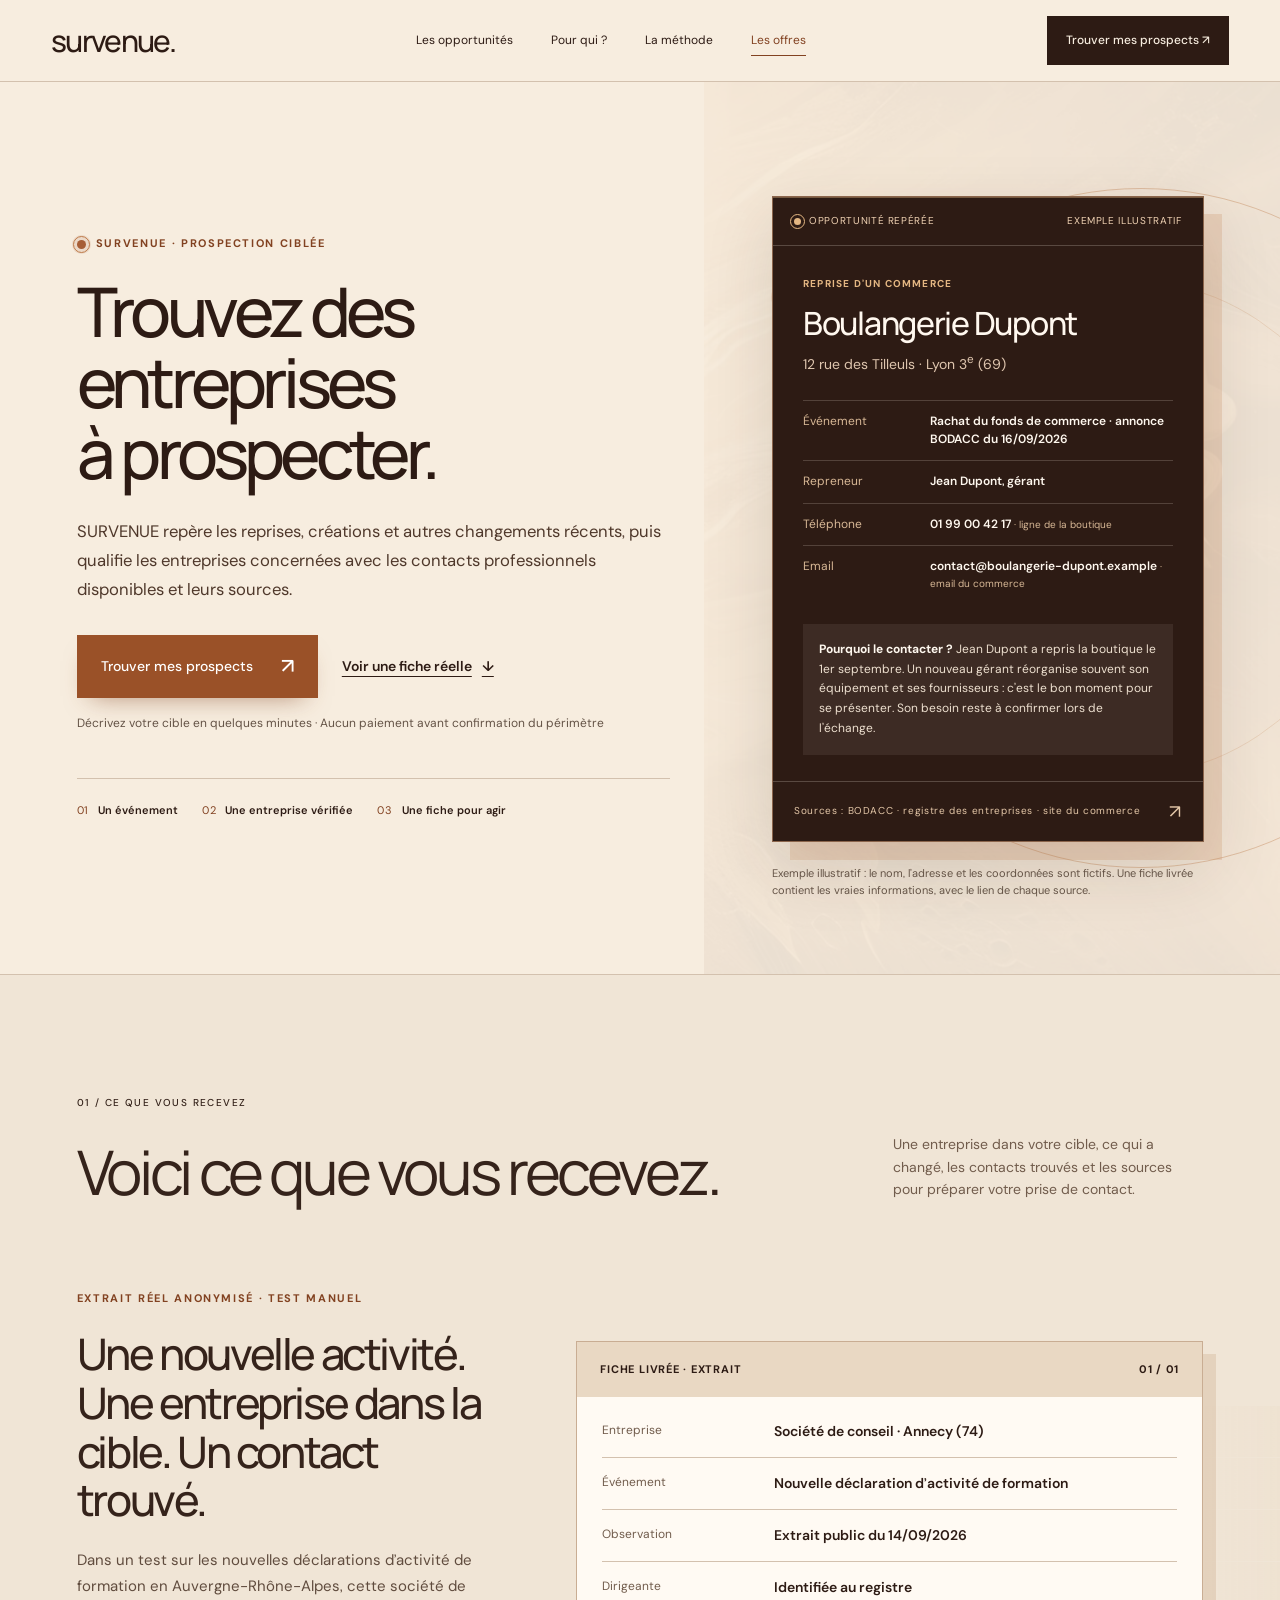
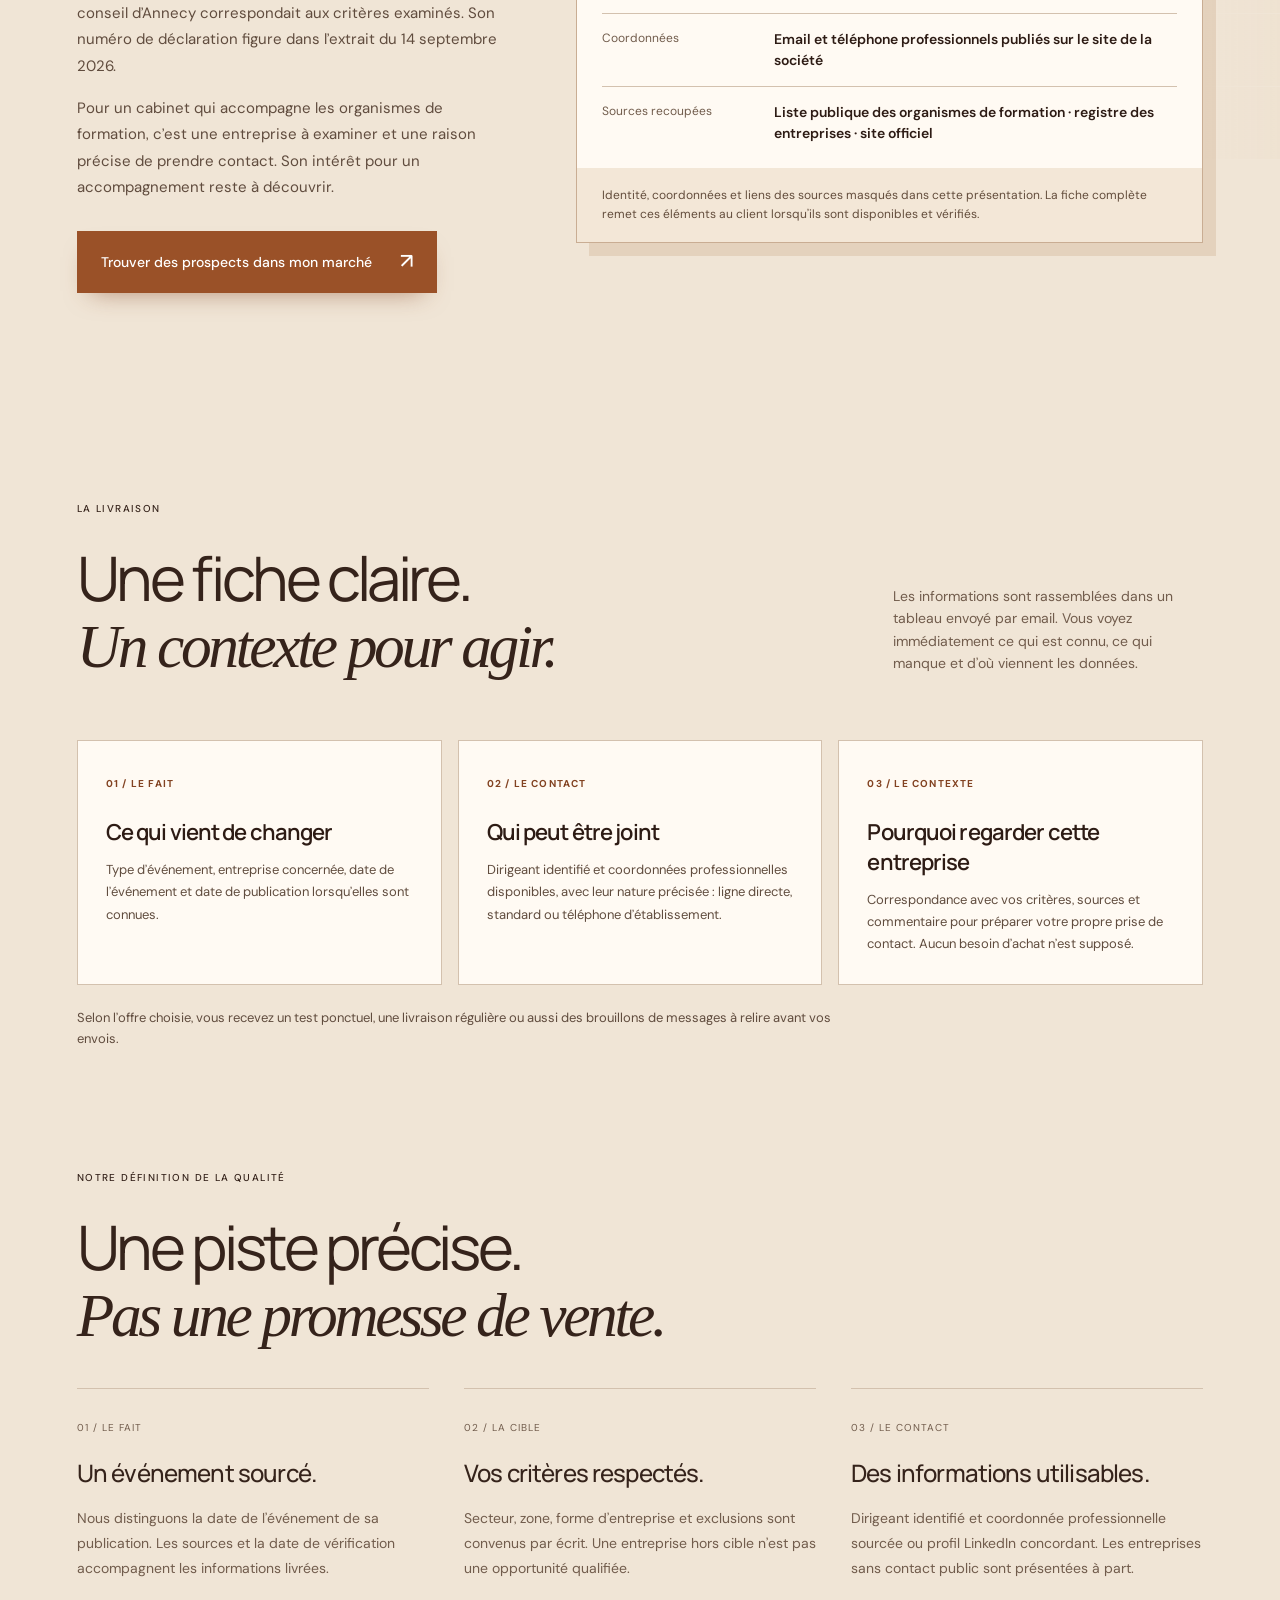
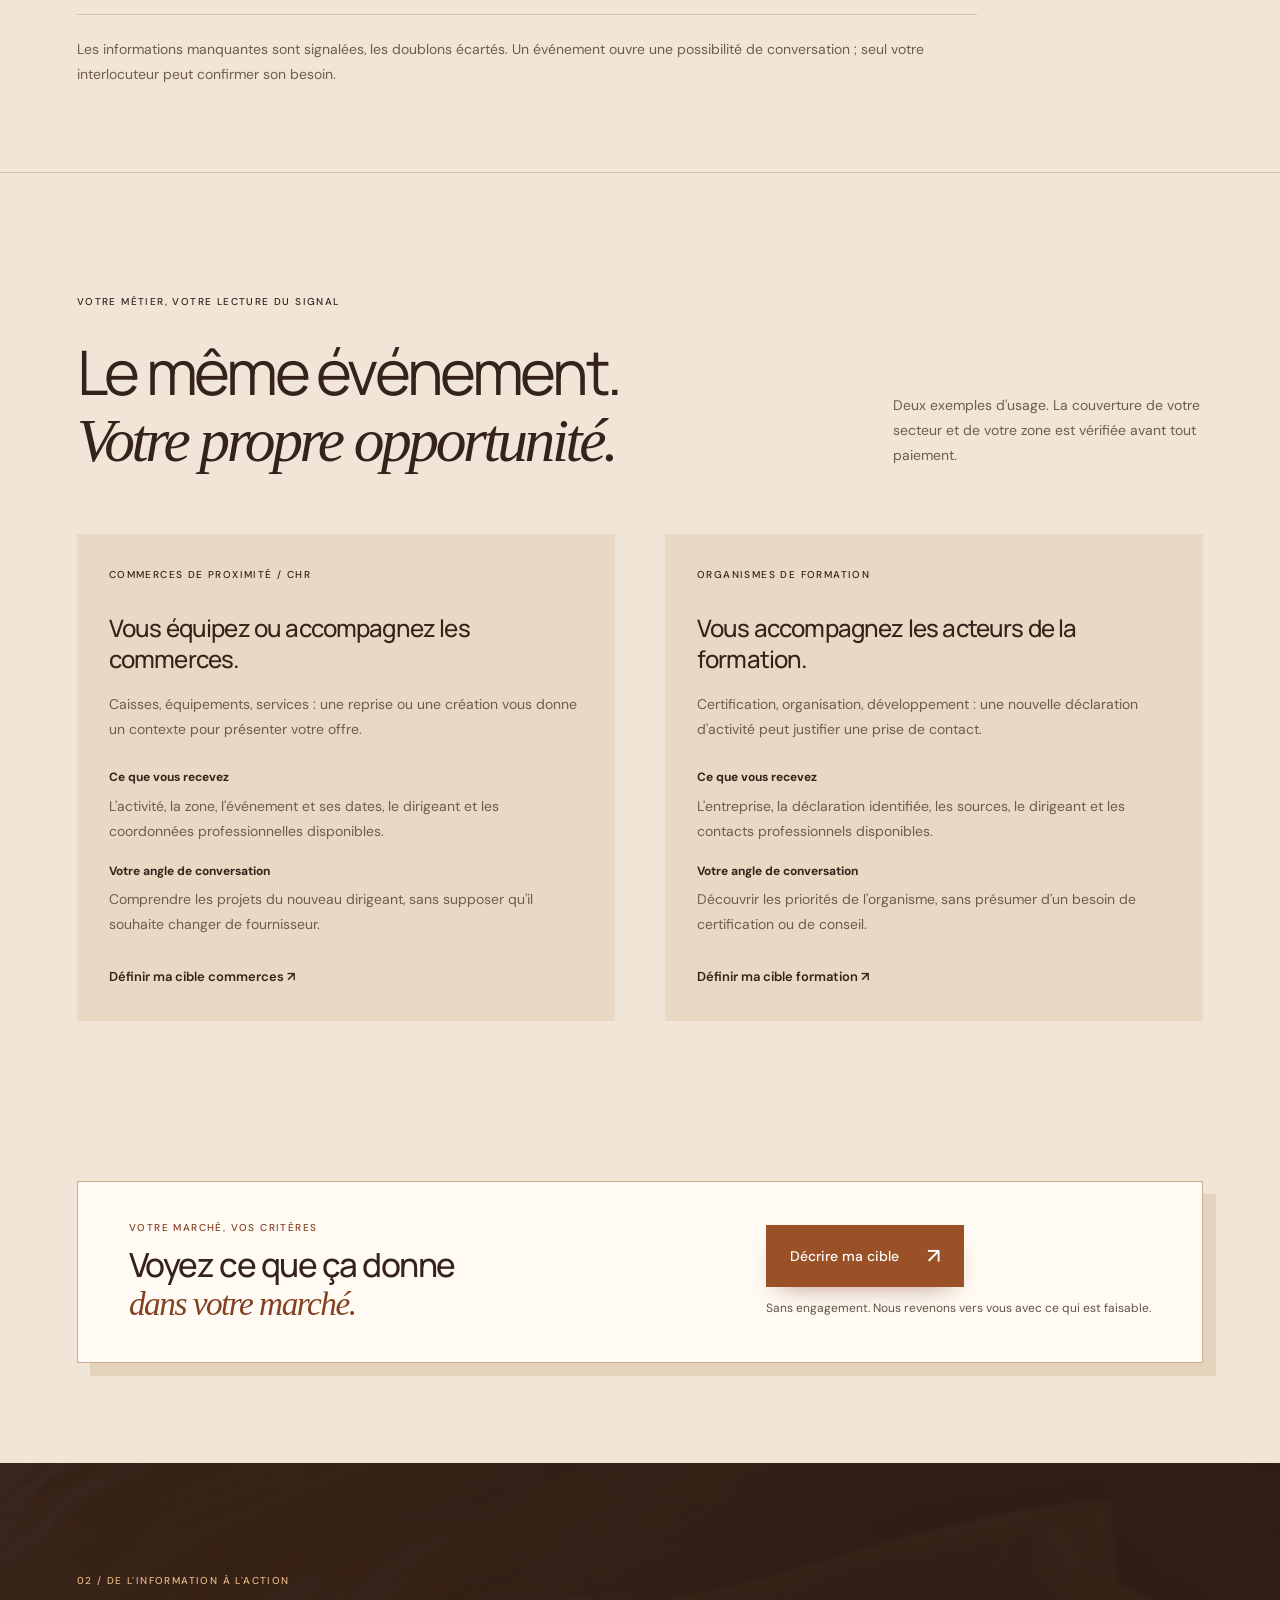
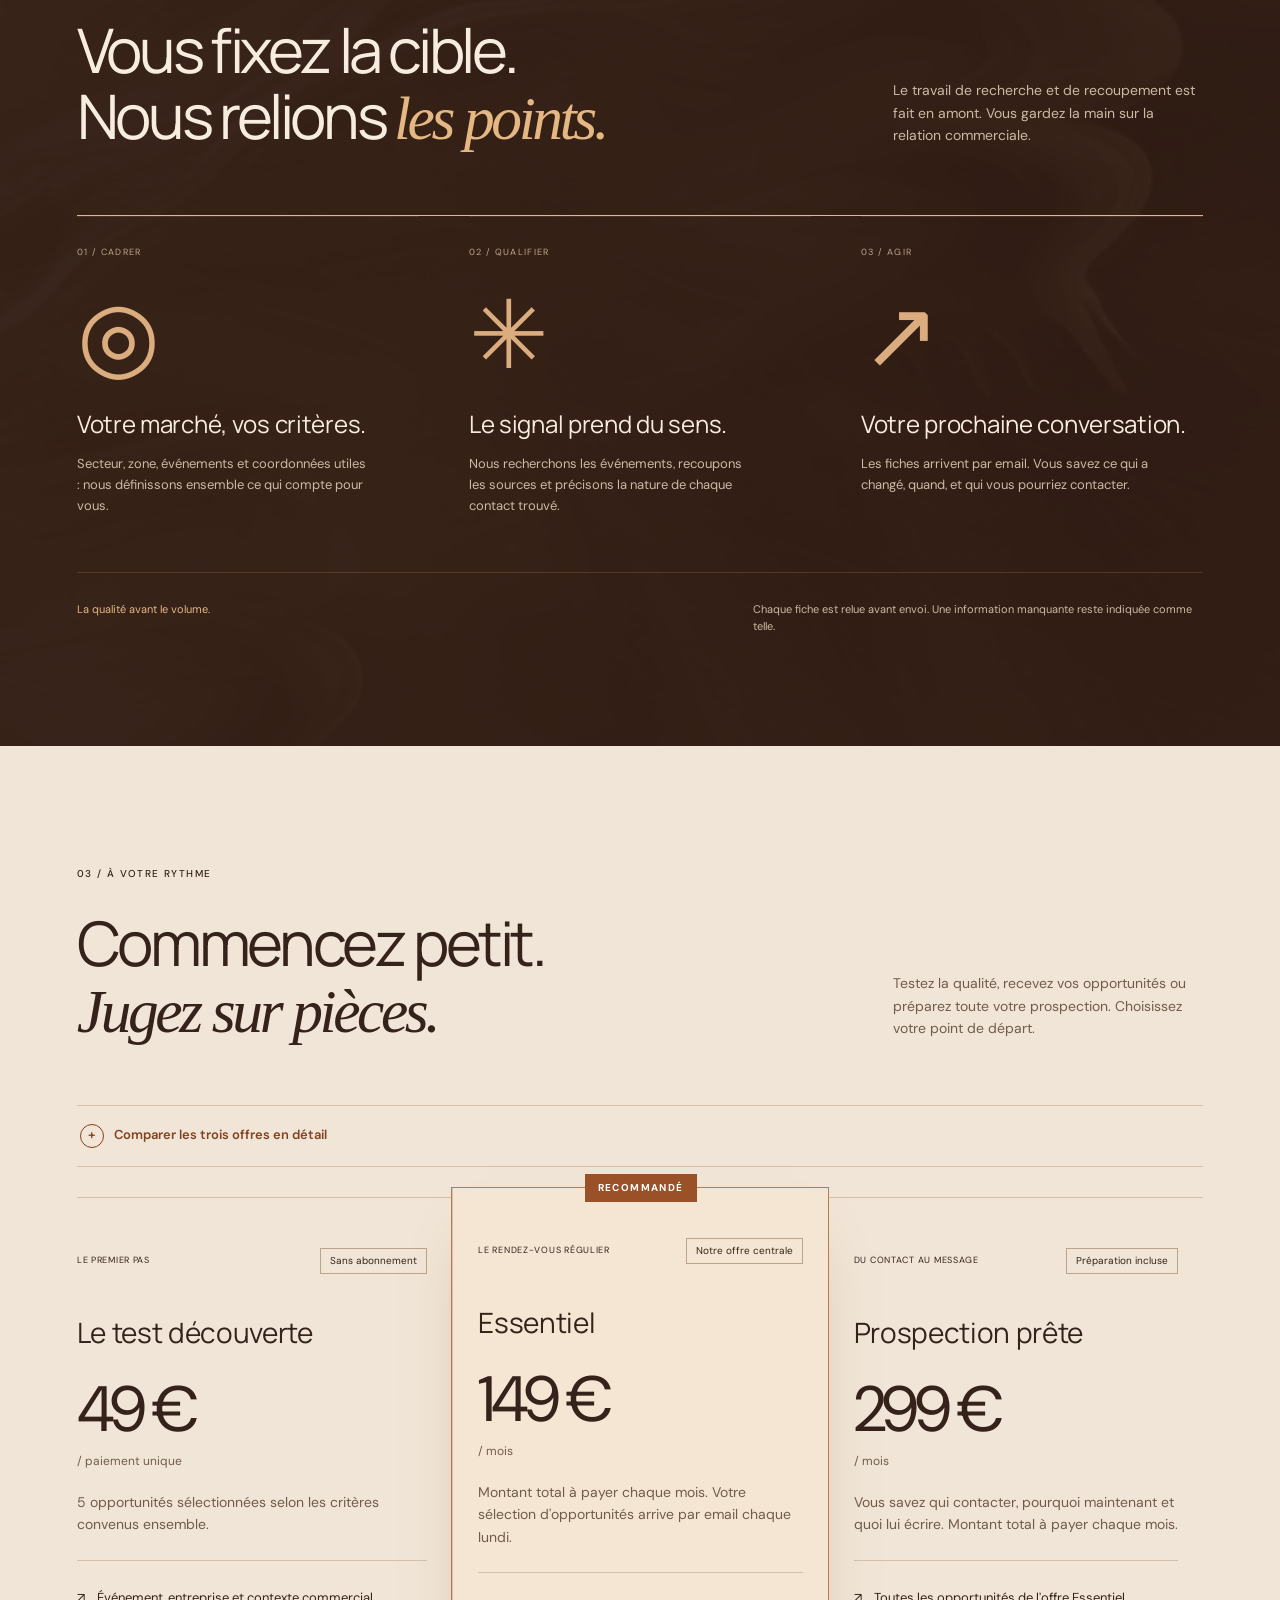
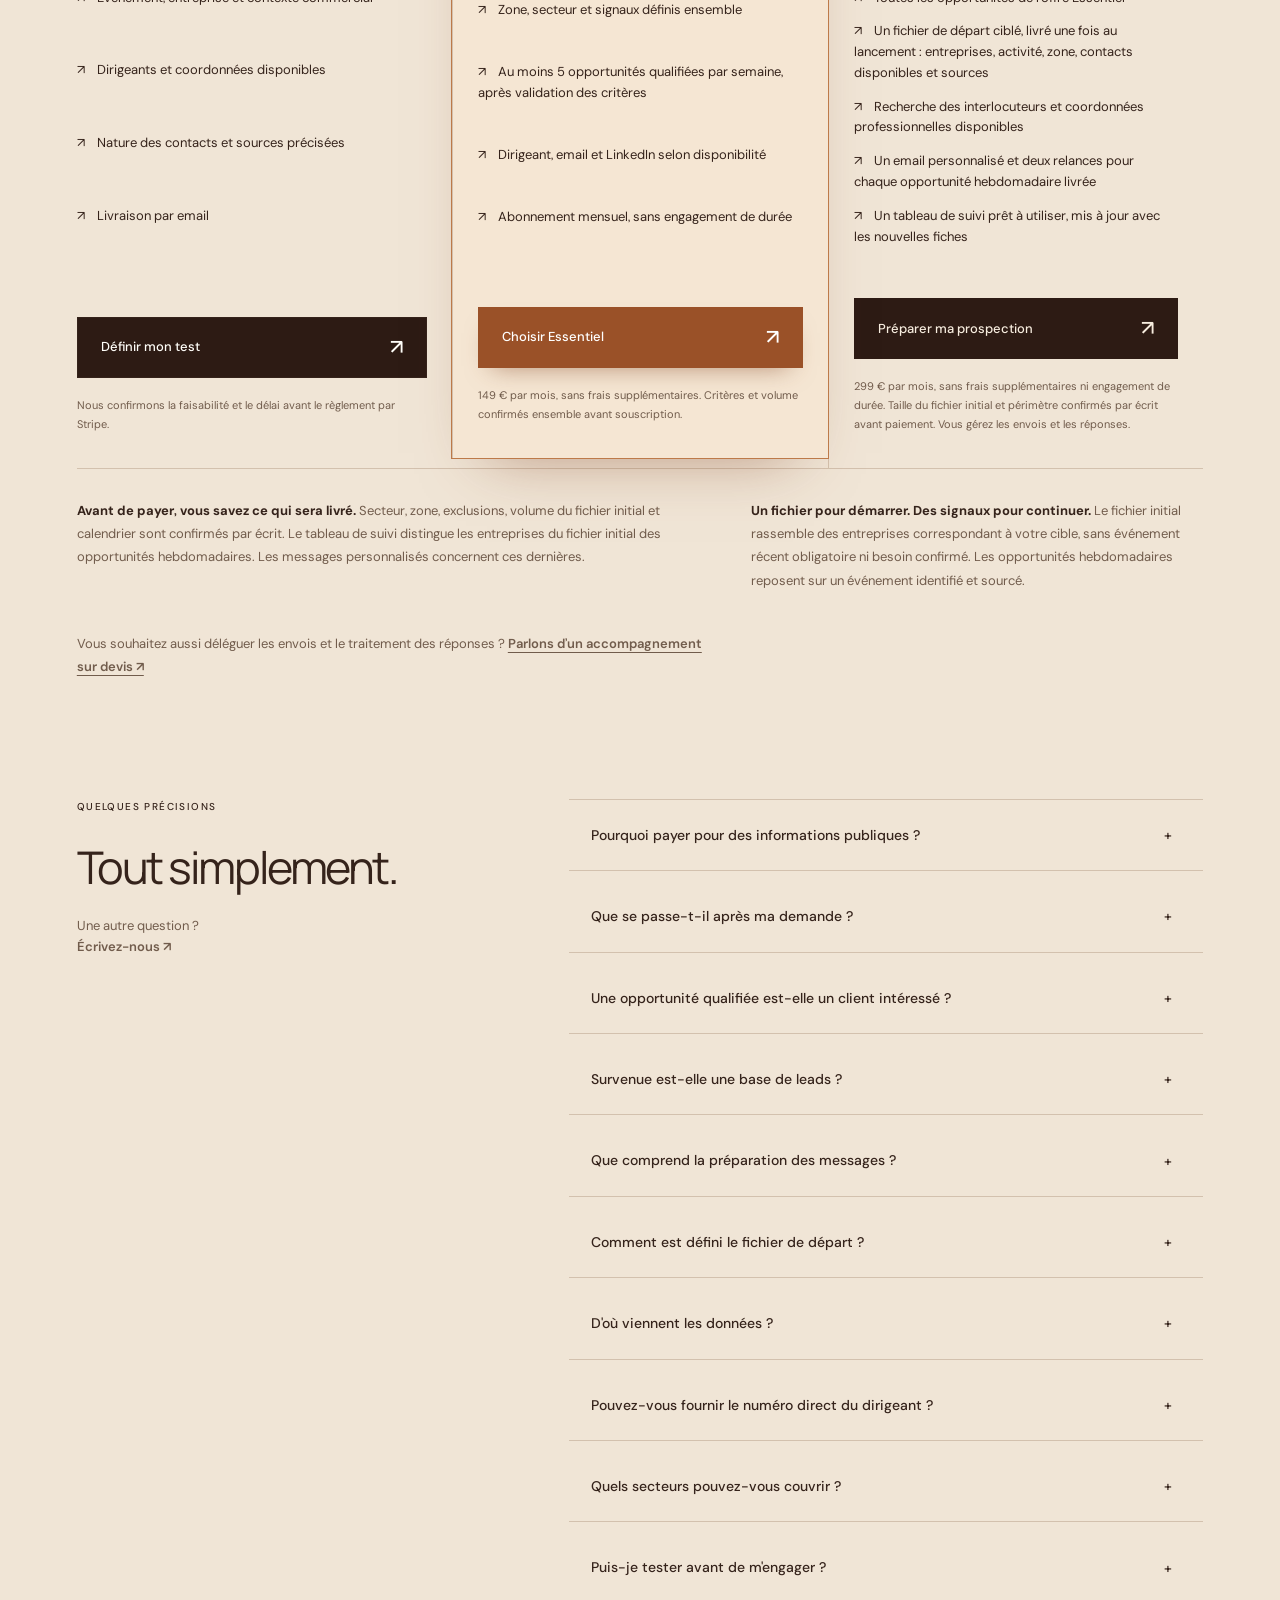
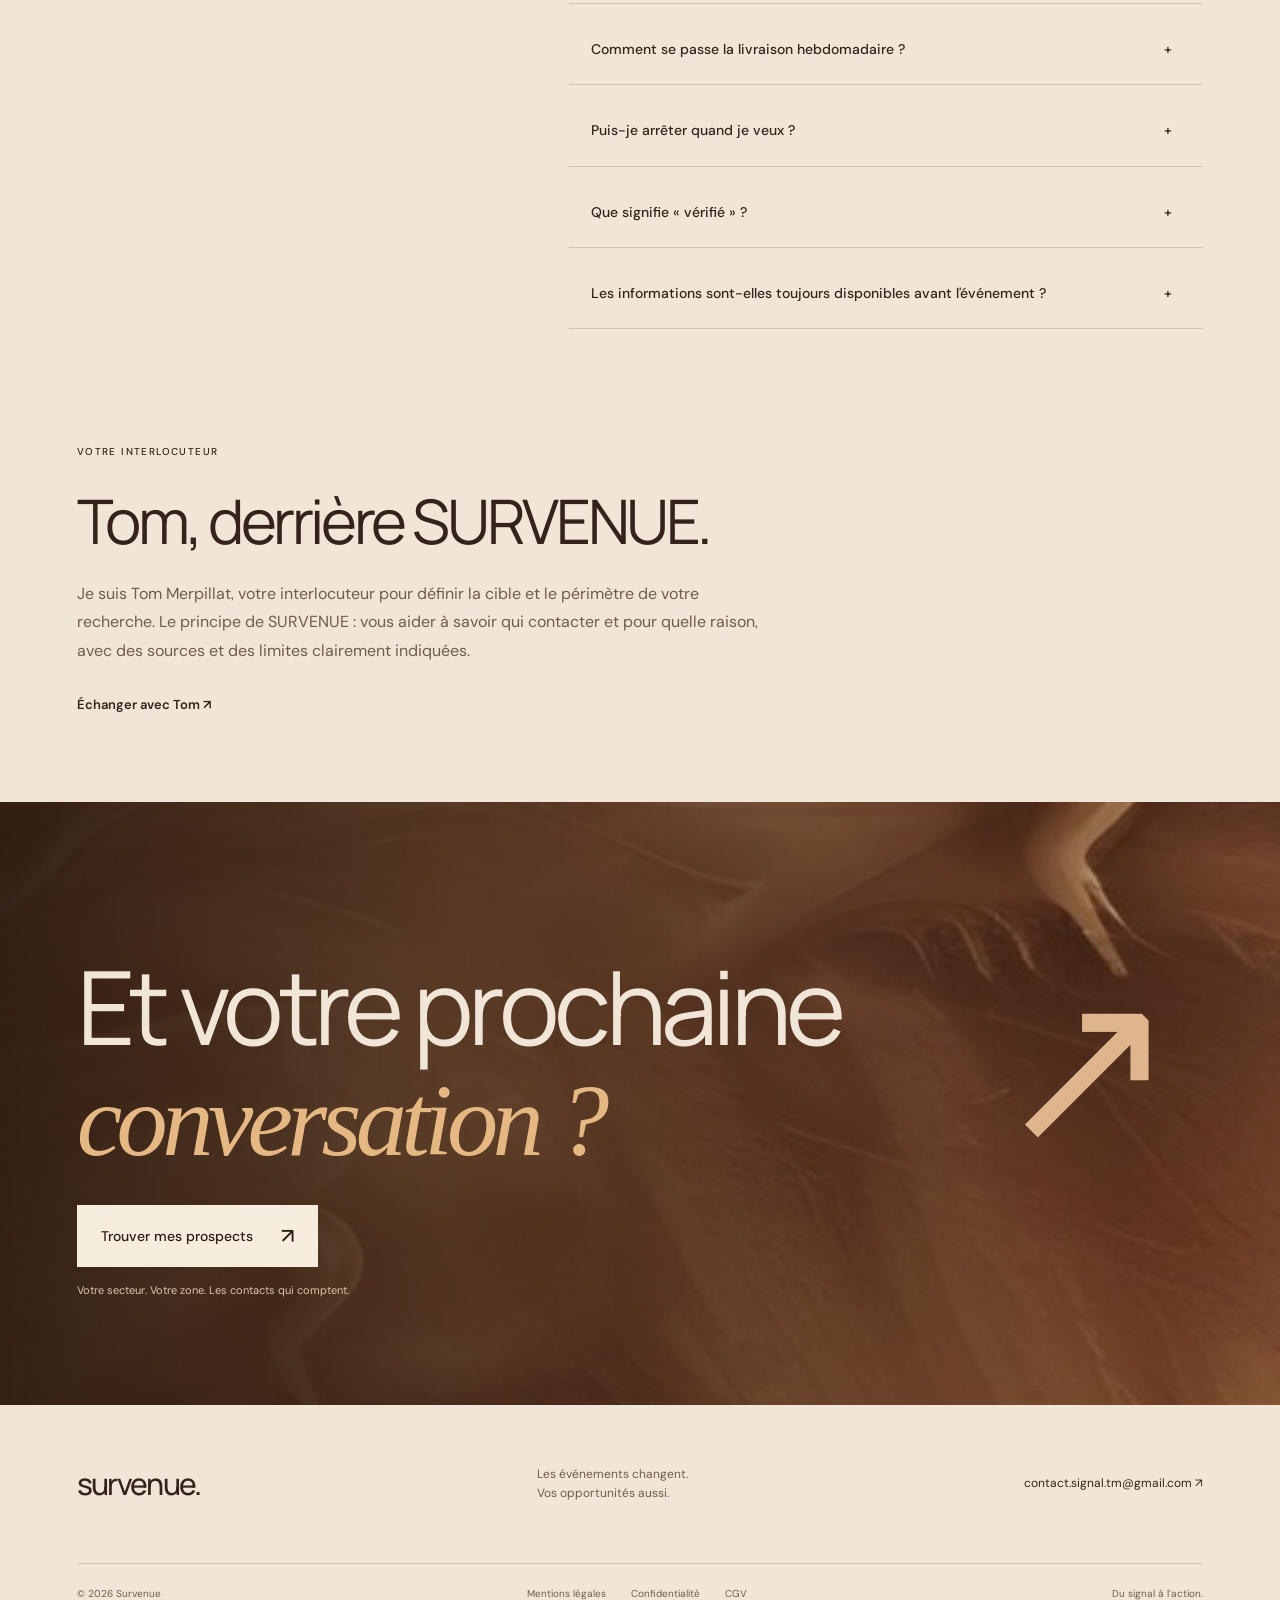
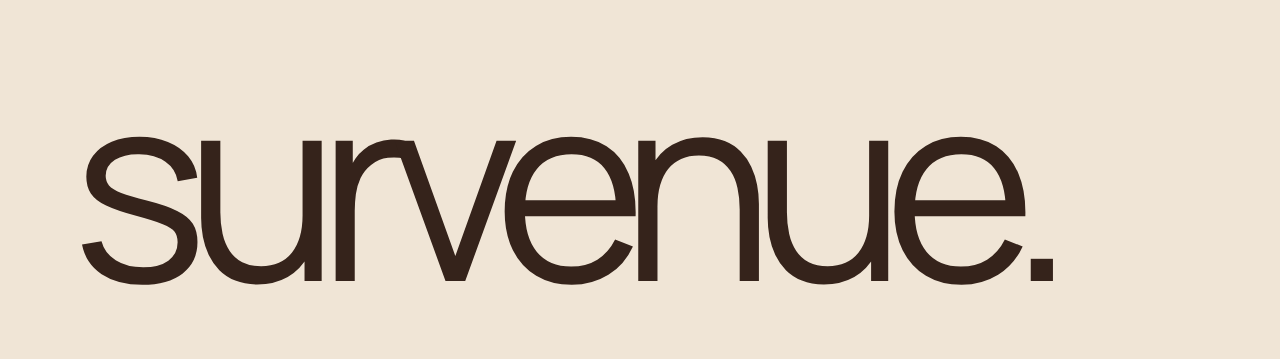
==== commit e41707ff: "Improve Survenue search metadata and page clarity" ====
--- a/index.html
+++ b/index.html
@@ -6,6 +6,9 @@
   <title>SURVENUE — Des entreprises à prospecter, une raison de les contacter</title>
   <meta name="description" content="SURVENUE trouve des entreprises à prospecter grâce aux reprises, créations et autres changements. Recevez le contexte, les sources et les contacts professionnels disponibles.">
   <link rel="canonical" href="https://survenue.com/">
+  <script type="application/ld+json">
+  {"@context":"https://schema.org","@type":"WebSite","name":"SURVENUE","url":"https://survenue.com/","inLanguage":"fr-FR"}
+  </script>
   <meta property="og:type" content="website">
   <meta property="og:url" content="https://survenue.com/">
   <meta property="og:title" content="SURVENUE — Des entreprises à prospecter, une raison de les contacter">
@@ -51,15 +54,16 @@
     <div class="clarity-hero__copy">
       <p class="clarity-eyebrow"><span class="clarity-dot" aria-hidden="true"></span> SURVENUE · PROSPECTION CIBLÉE</p>
       <h1>Trouvez des entreprises à prospecter.</h1>
+      <p class="clarity-hero__lead">SURVENUE repère les reprises, créations et autres changements récents, puis qualifie les entreprises concernées avec les contacts professionnels disponibles et leurs sources.</p>
       <div class="clarity-hero__actions"><a class="action clarity-primary" href="criteres.html">Trouver mes prospects <span aria-hidden="true">↗</span></a><a class="clarity-secondary" href="#exemple">Voir une fiche réelle <span aria-hidden="true">↓</span></a></div>
       <p class="clarity-hero__note">Décrivez votre cible en quelques minutes · Aucun paiement avant confirmation du périmètre</p>
       <div class="clarity-hero__steps"><span>01 <strong>Un événement</strong></span><span>02 <strong>Une entreprise vérifiée</strong></span><span>03 <strong>Une fiche pour agir</strong></span></div>
     </div>
-    <div class="clarity-hero__visual" role="group" aria-label="Exemple illustratif d'une fiche SURVENUE, avec des données fictives">
+    <div class="clarity-hero__visual" role="group" aria-label="Exemple illustratif d'une fiche SURVENUE, avec des données fictives" data-nosnippet>
       <div class="clarity-orbit clarity-orbit--one" aria-hidden="true"></div><div class="clarity-orbit clarity-orbit--two" aria-hidden="true"></div>
       <div class="clarity-card"><span class="sv-scan" aria-hidden="true"></span>
         <div class="clarity-card__top"><span><i aria-hidden="true"></i> OPPORTUNITÉ REPÉRÉE</span><span>EXEMPLE ILLUSTRATIF</span></div>
-        <div class="clarity-card__body"><p class="clarity-card__label">REPRISE D’UN COMMERCE</p><h2>Boulangerie Dupont</h2><p class="clarity-card__company">12 rue des Tilleuls · Lyon 3<sup>e</sup> (69)</p>
+        <div class="clarity-card__body"><p class="clarity-card__label">REPRISE D’UN COMMERCE</p><p class="clarity-card__name">Boulangerie Dupont</p><p class="clarity-card__company">12 rue des Tilleuls · Lyon 3<sup>e</sup> (69)</p>
           <dl><div><dt>Événement</dt><dd>Rachat du fonds de commerce · annonce BODACC du 16/09/2026</dd></div><div><dt>Repreneur</dt><dd>Jean Dupont, gérant</dd></div><div><dt>Téléphone</dt><dd>01 99 00 42 17 <small>· ligne de la boutique</small></dd></div><div><dt>Email</dt><dd>contact@boulangerie-dupont.example <small>· email du commerce</small></dd></div></dl>
           <p class="clarity-card__context"><strong>Pourquoi le contacter ?</strong> Jean Dupont a repris la boutique le 1er septembre. Un nouveau gérant réorganise souvent son équipement et ses fournisseurs : c’est le bon moment pour se présenter. Son besoin reste à confirmer lors de l’échange.</p>
         </div>
--- a/clarity.css
+++ b/clarity.css
@@ -152,7 +152,7 @@
 .clarity-card__top i { display: inline-block; width: 7px; height: 7px; border-radius: 50%; background: #e4b783; }
 .clarity-card__body { padding: 30px 30px 26px; }
 .clarity-card__label { margin: 0 0 12px; color: #e4b783; font-size: 10px; font-weight: 700; letter-spacing: .12em; }
-.redesign .clarity-card h2 { margin: 0; color: #fff8ef; font: 500 clamp(26px, 2.5vw, 36px)/1.2 Manrope, sans-serif; letter-spacing: -.04em; }
+.redesign .clarity-card__name { margin: 0; color: #fff8ef; font: 500 clamp(26px, 2.5vw, 36px)/1.2 Manrope, sans-serif; letter-spacing: -.04em; }
 .clarity-card__company { margin: 8px 0 25px; color: #dfc6af; font-size: 14px; }
 .clarity-card dl { display: grid; gap: 0; margin: 0; }
 .clarity-card dl div { display: grid; grid-template-columns: 115px 1fr; gap: 12px; padding: 12px 0; border-top: 1px solid #f7eddf30; font-size: 12px; line-height: 1.45; }
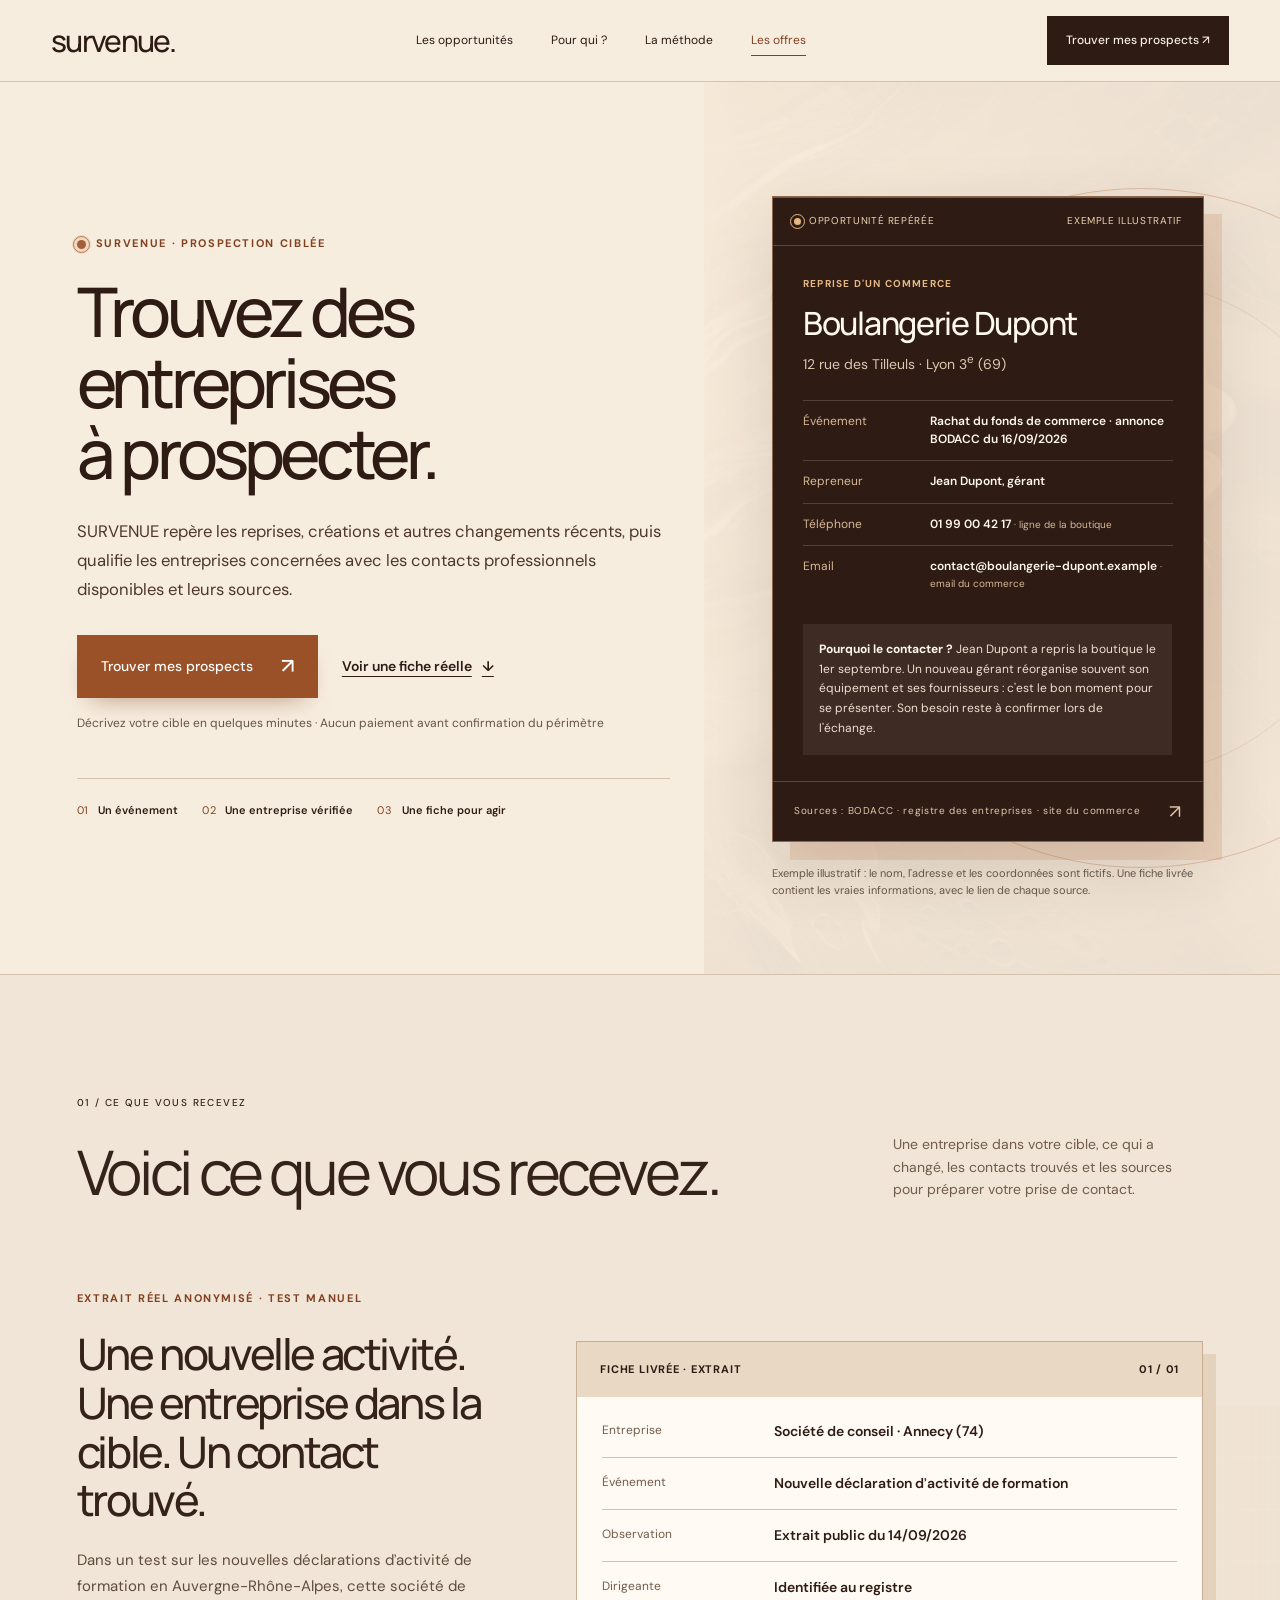
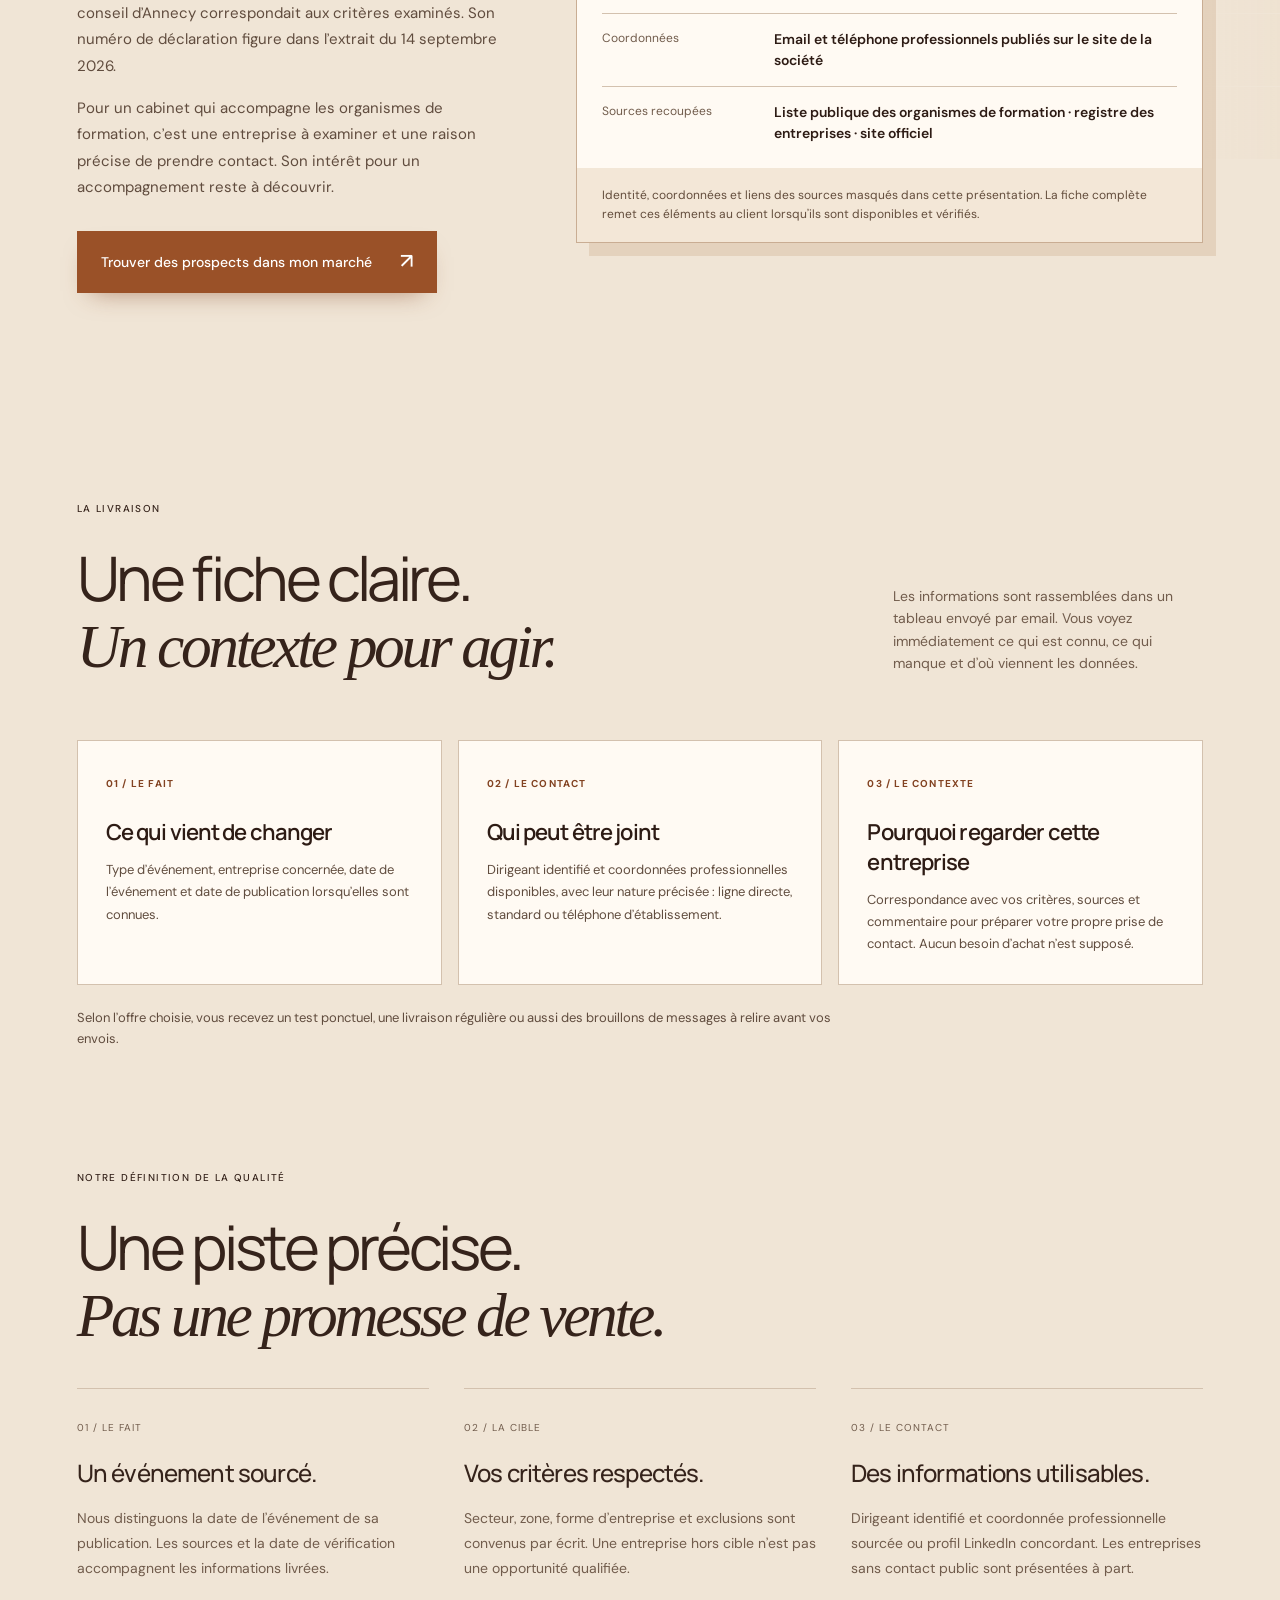
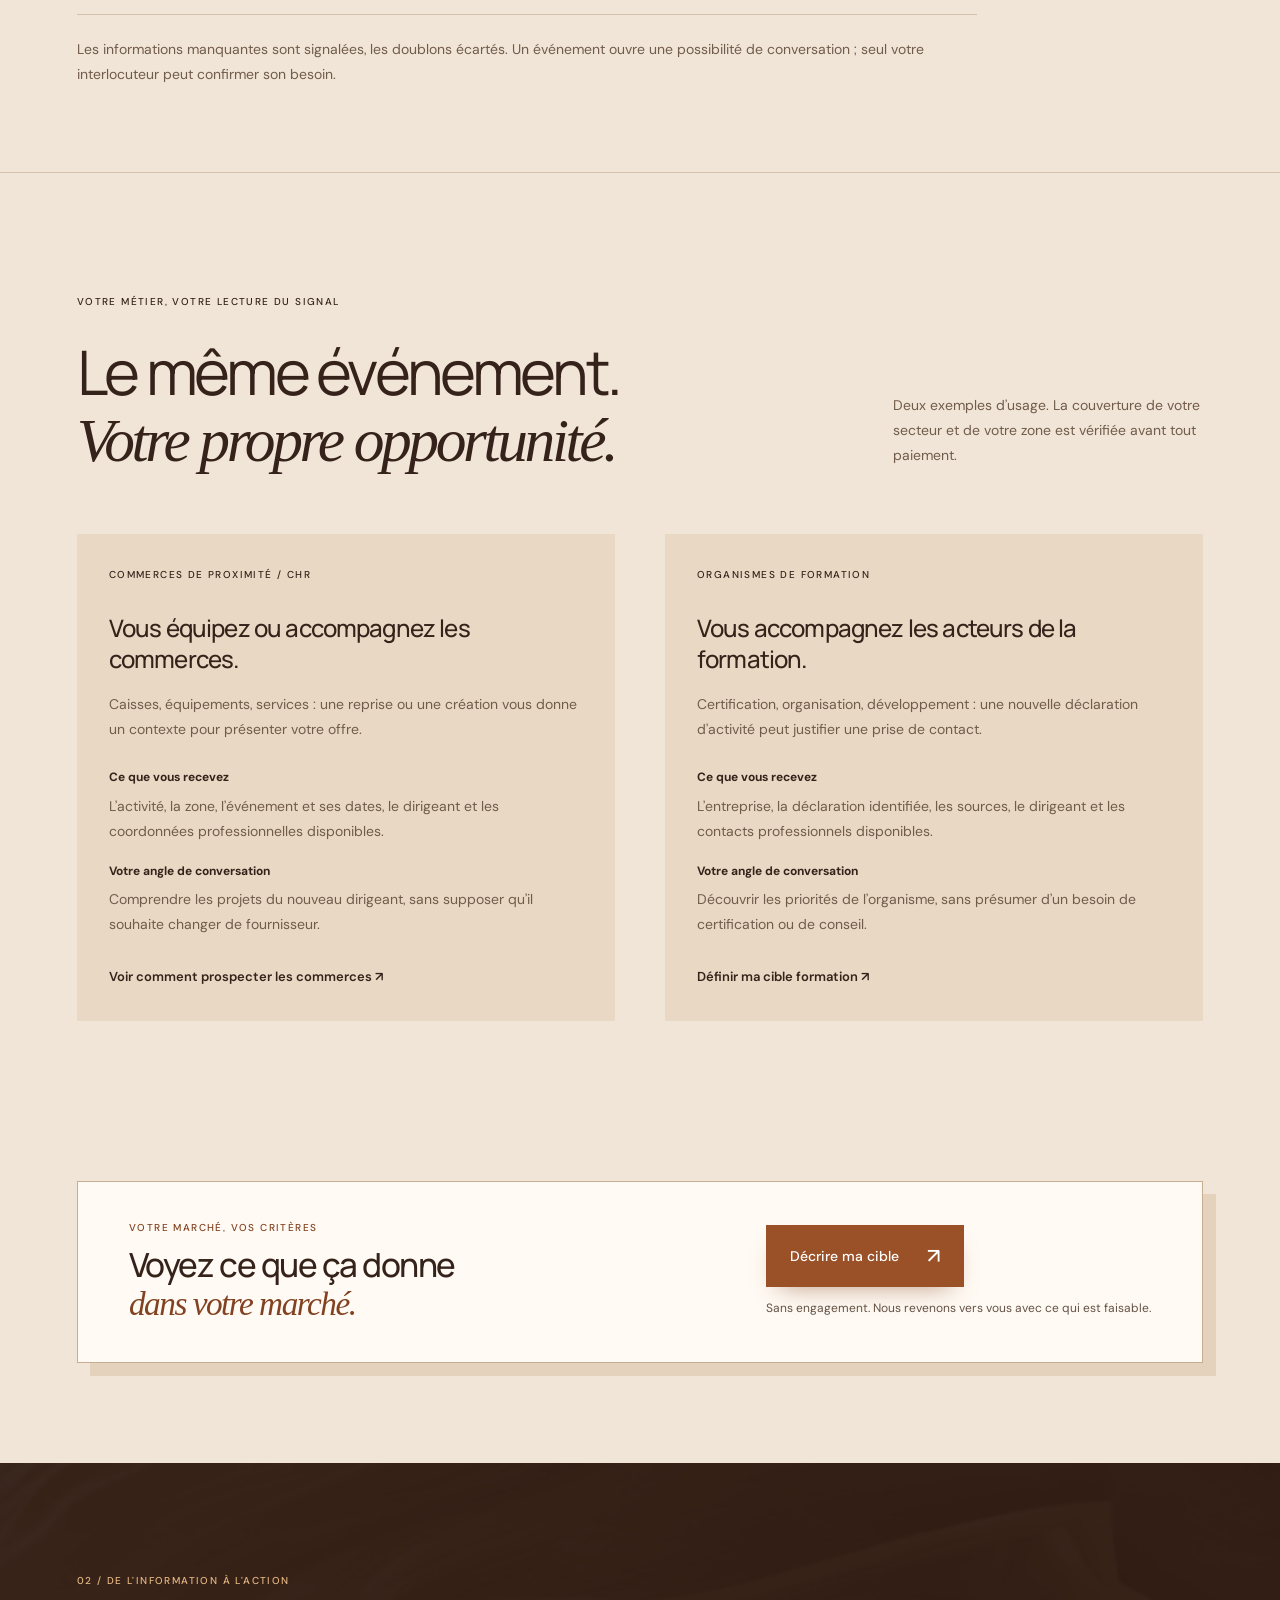
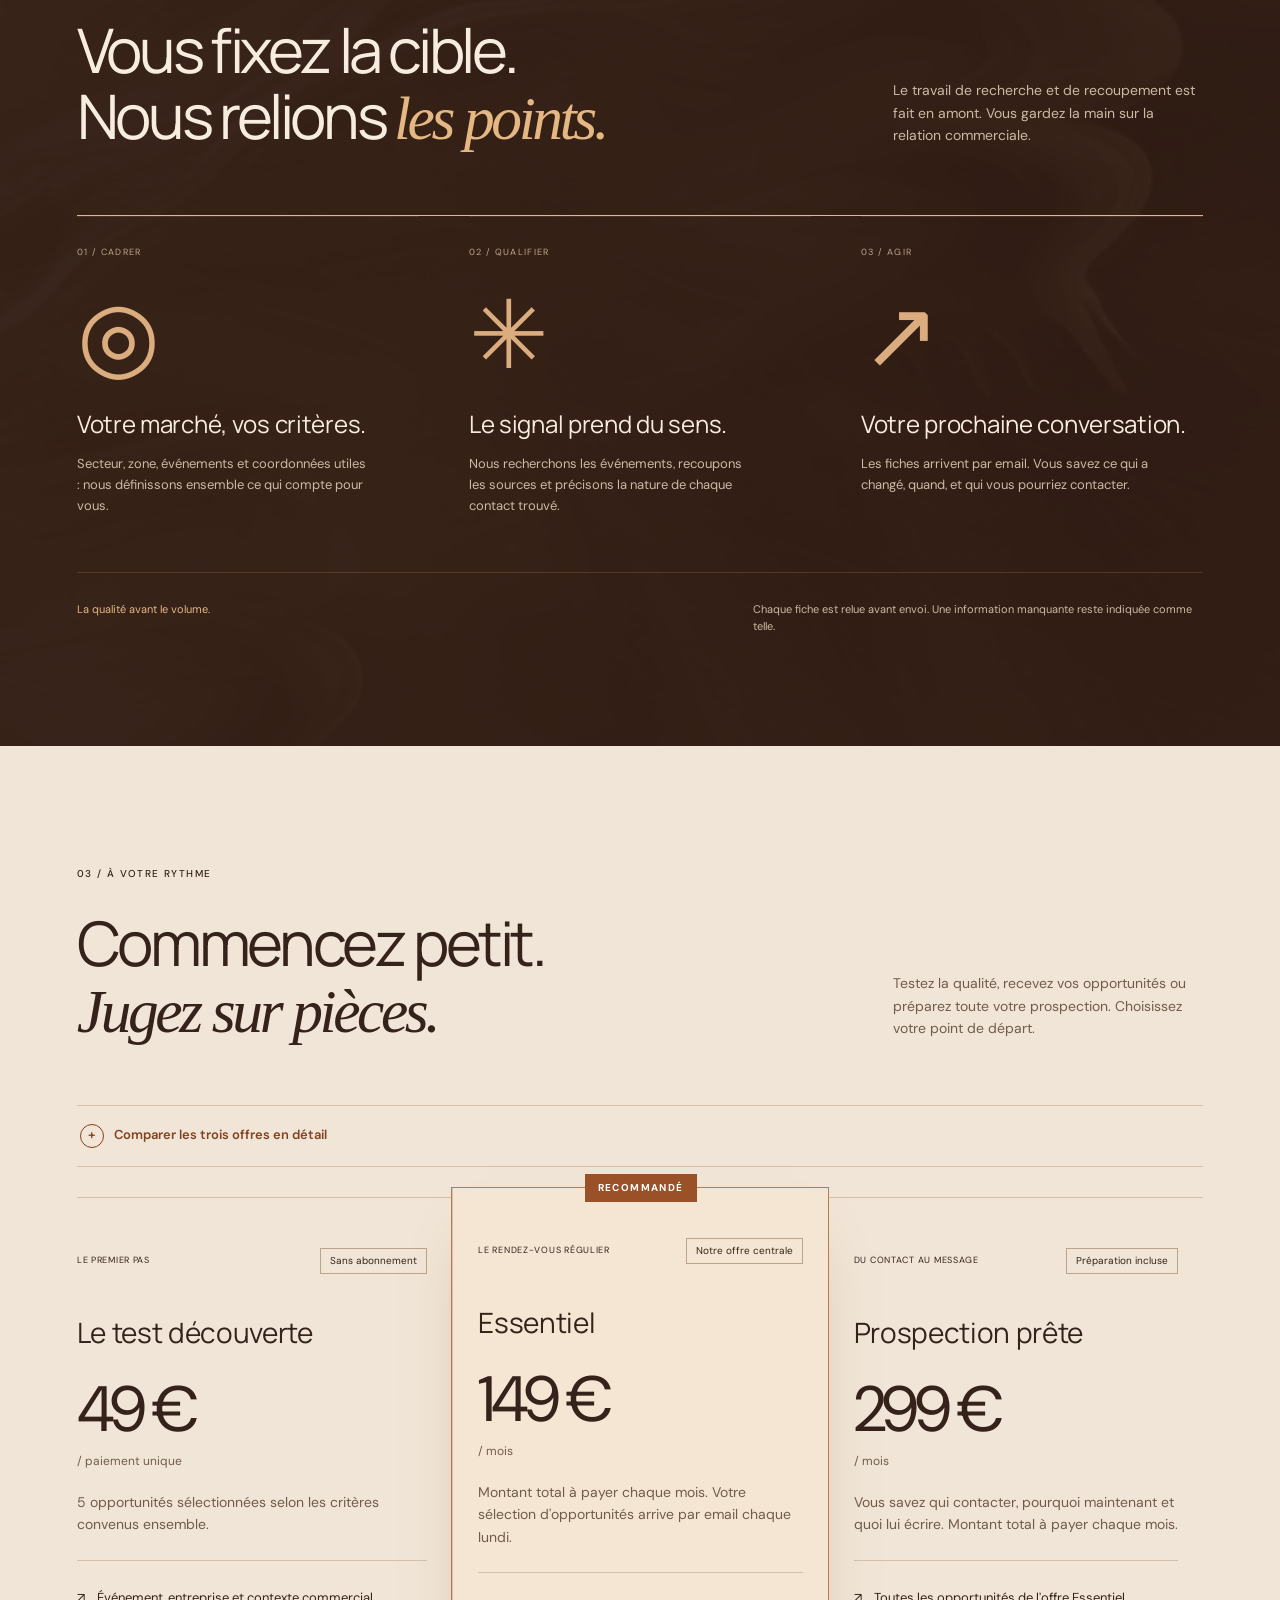
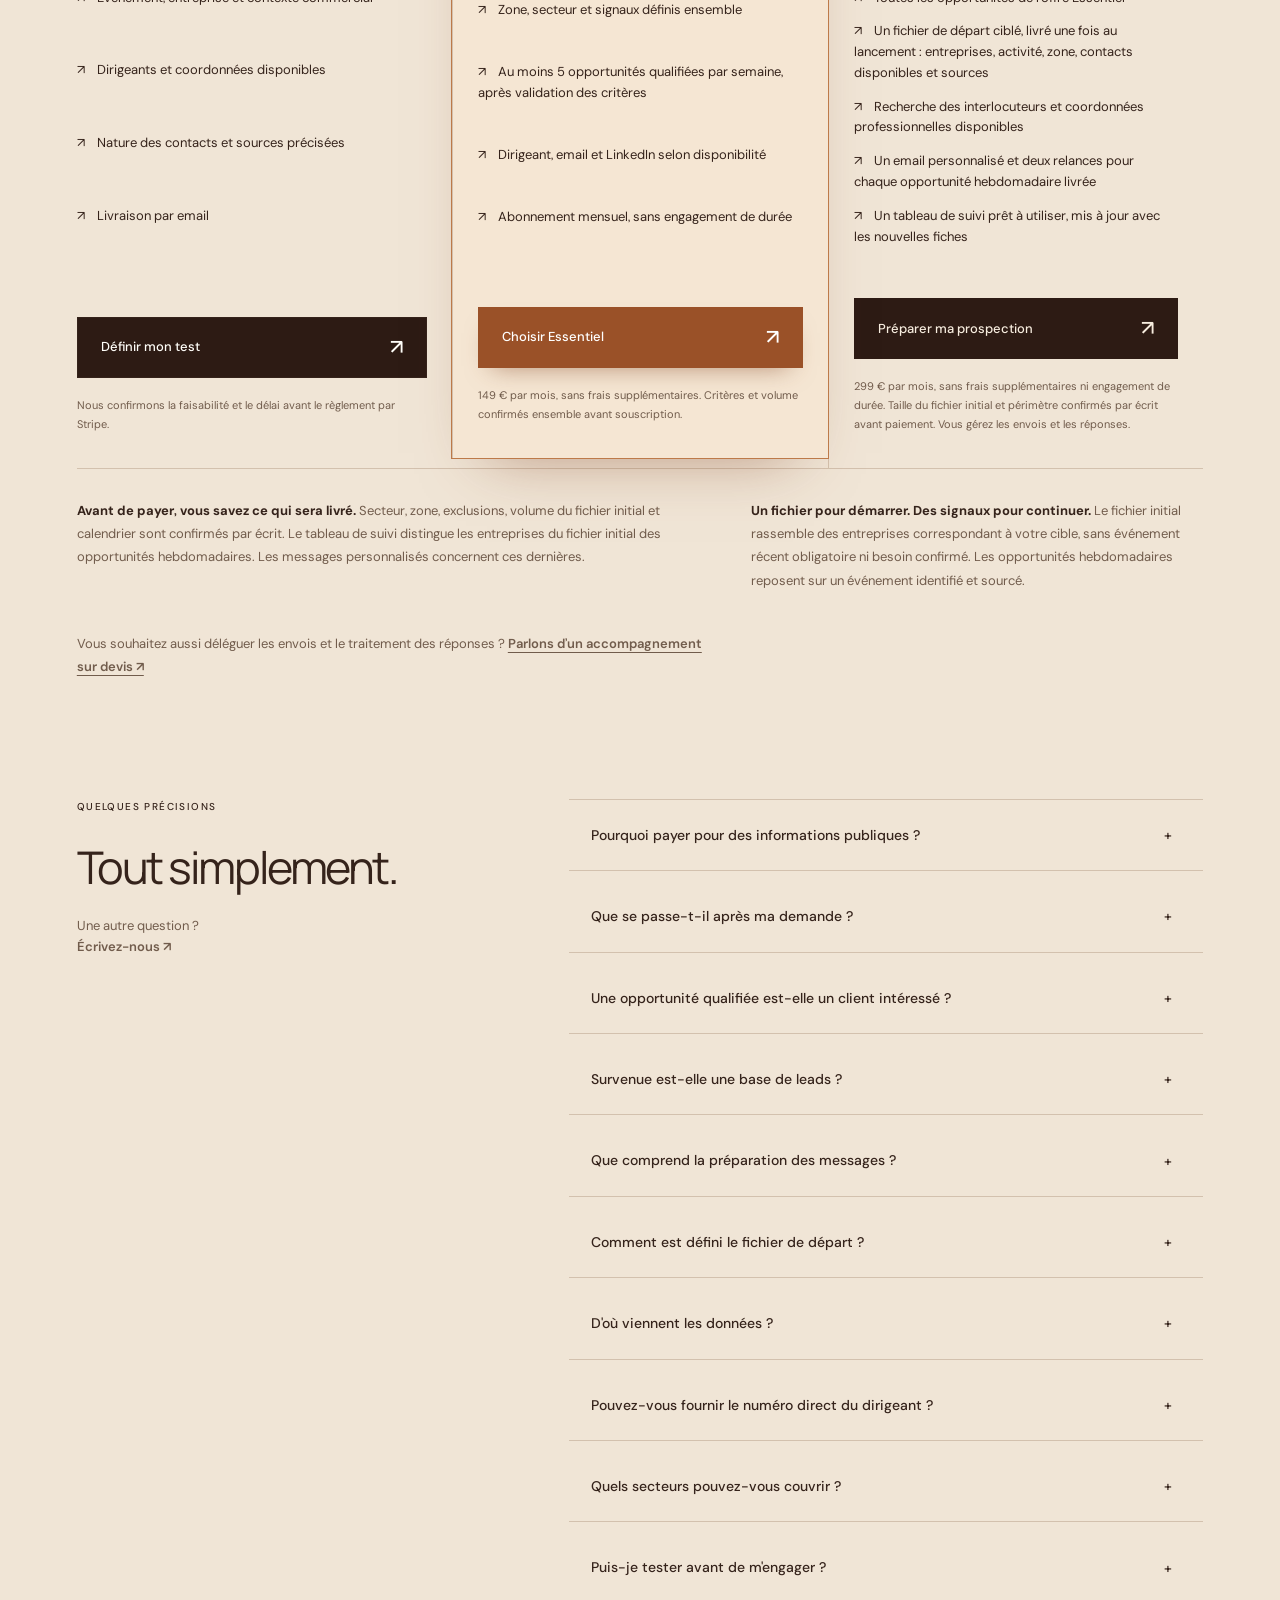
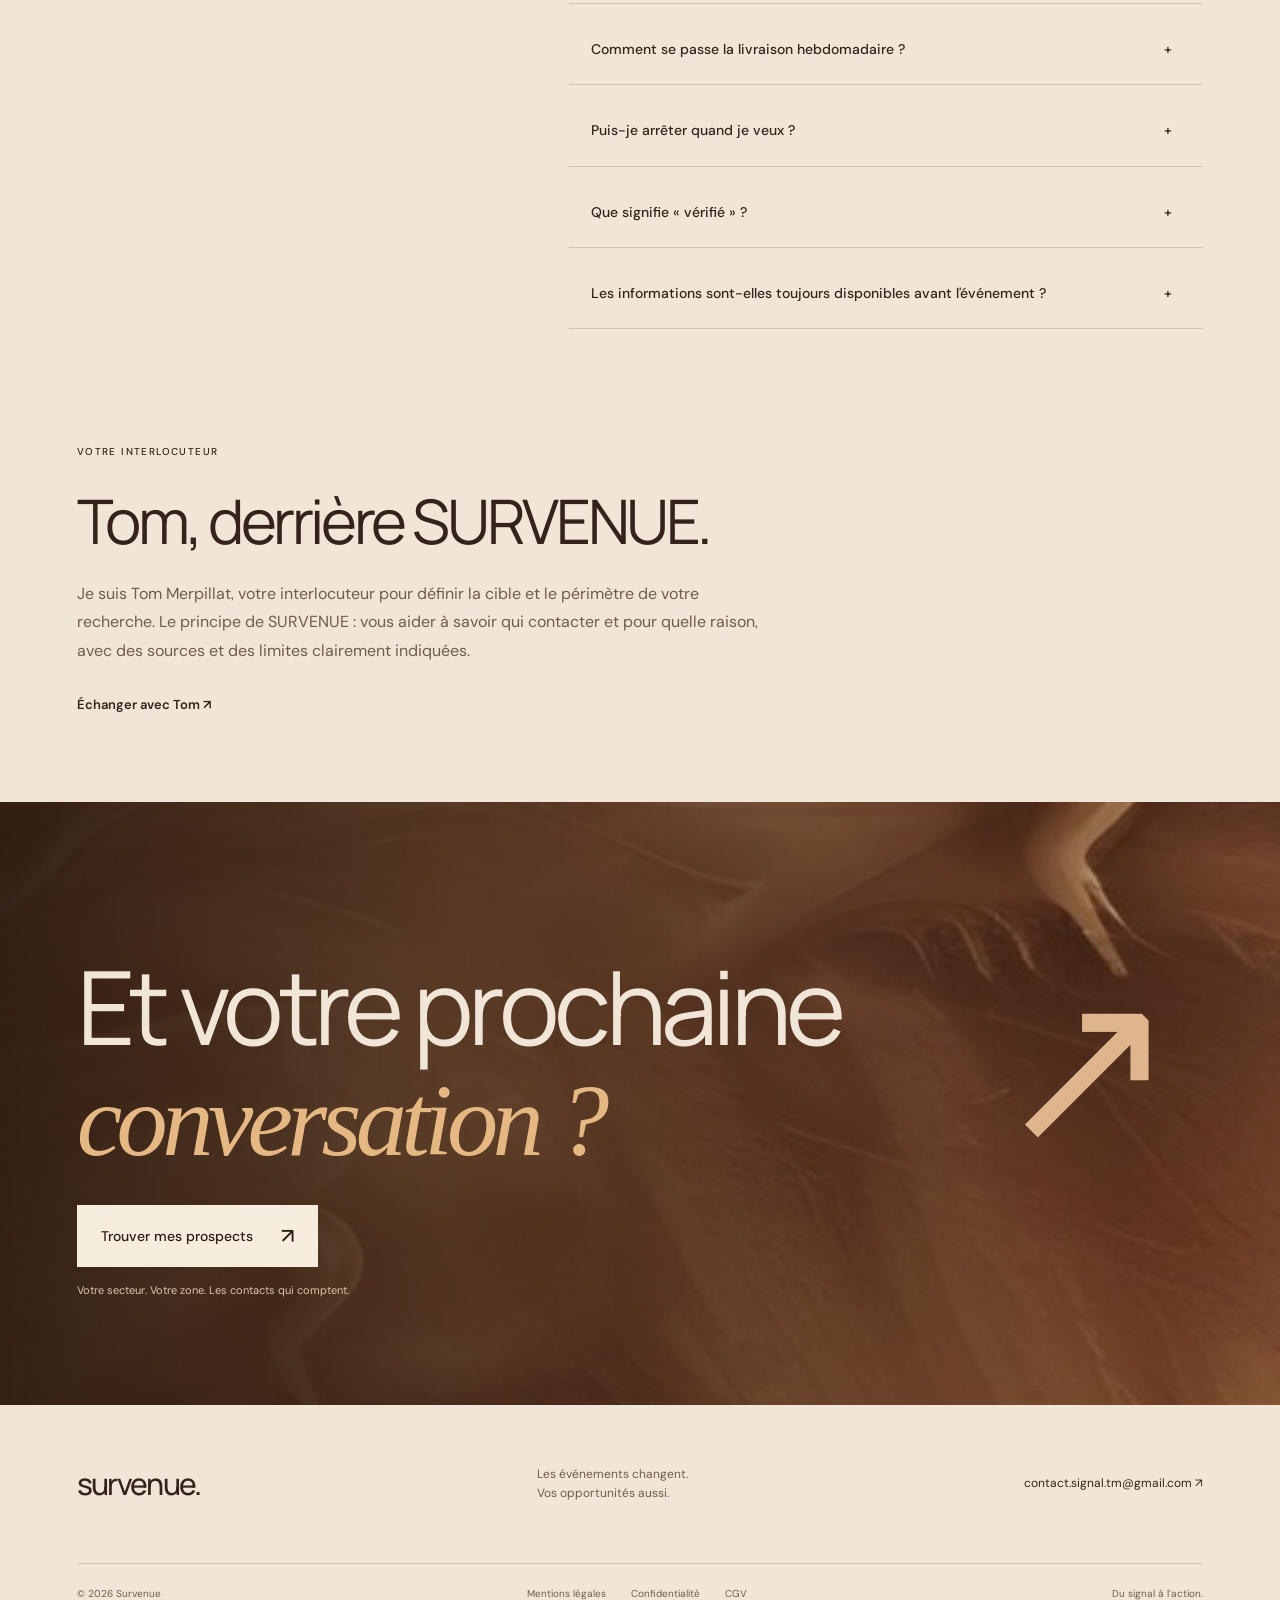
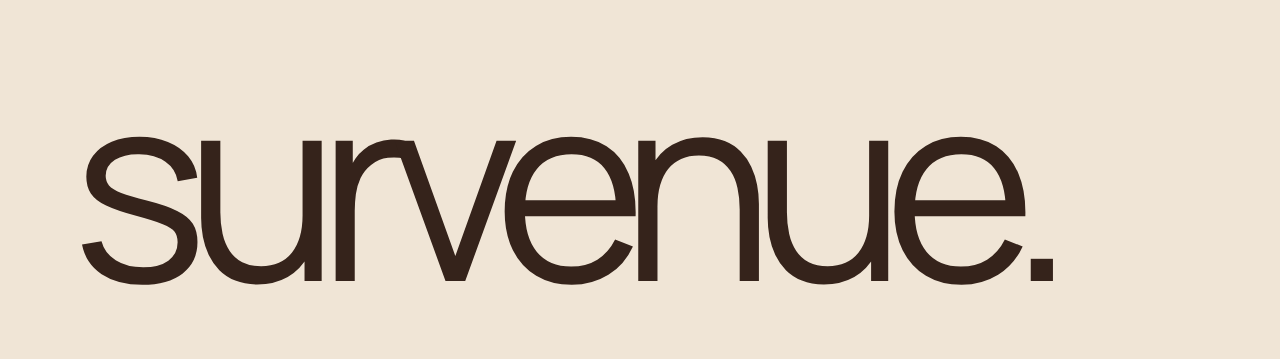
==== commit 3c810356: "Add focused commerce prospecting page" ====
--- a/index.html
+++ b/index.html
@@ -119,7 +119,7 @@
 <section class="new-section wrap audience" id="metiers">
 <div class="heading"><div><p class="label">Votre métier, votre lecture du signal</p><h2>Le même événement.<br><em>Votre propre opportunité.</em></h2></div><p>Deux exemples d’usage. La couverture de votre secteur et de votre zone est vérifiée avant tout paiement.</p></div>
 <div class="audience-grid">
-<article><p class="label">Commerces de proximité / CHR</p><h3>Vous équipez ou accompagnez les commerces.</h3><p>Caisses, équipements, services : une reprise ou une création vous donne un contexte pour présenter votre offre.</p><dl><dt>Ce que vous recevez</dt><dd>L’activité, la zone, l’événement et ses dates, le dirigeant et les coordonnées professionnelles disponibles.</dd><dt>Votre angle de conversation</dt><dd>Comprendre les projets du nouveau dirigeant, sans supposer qu’il souhaite changer de fournisseur.</dd></dl><a class="text-link" href="criteres.html?metier=commerces">Définir ma cible commerces ↗</a></article>
+<article><p class="label">Commerces de proximité / CHR</p><h3>Vous équipez ou accompagnez les commerces.</h3><p>Caisses, équipements, services : une reprise ou une création vous donne un contexte pour présenter votre offre.</p><dl><dt>Ce que vous recevez</dt><dd>L’activité, la zone, l’événement et ses dates, le dirigeant et les coordonnées professionnelles disponibles.</dd><dt>Votre angle de conversation</dt><dd>Comprendre les projets du nouveau dirigeant, sans supposer qu’il souhaite changer de fournisseur.</dd></dl><a class="text-link" href="prospection-commerces.html">Voir comment prospecter les commerces ↗</a></article>
 <article><p class="label">Organismes de formation</p><h3>Vous accompagnez les acteurs de la formation.</h3><p>Certification, organisation, développement : une nouvelle déclaration d’activité peut justifier une prise de contact.</p><dl><dt>Ce que vous recevez</dt><dd>L’entreprise, la déclaration identifiée, les sources, le dirigeant et les contacts professionnels disponibles.</dd><dt>Votre angle de conversation</dt><dd>Découvrir les priorités de l’organisme, sans présumer d’un besoin de certification ou de conseil.</dd></dl><a class="text-link" href="criteres.html?metier=formation">Définir ma cible formation ↗</a></article>
 </div>
 </section>
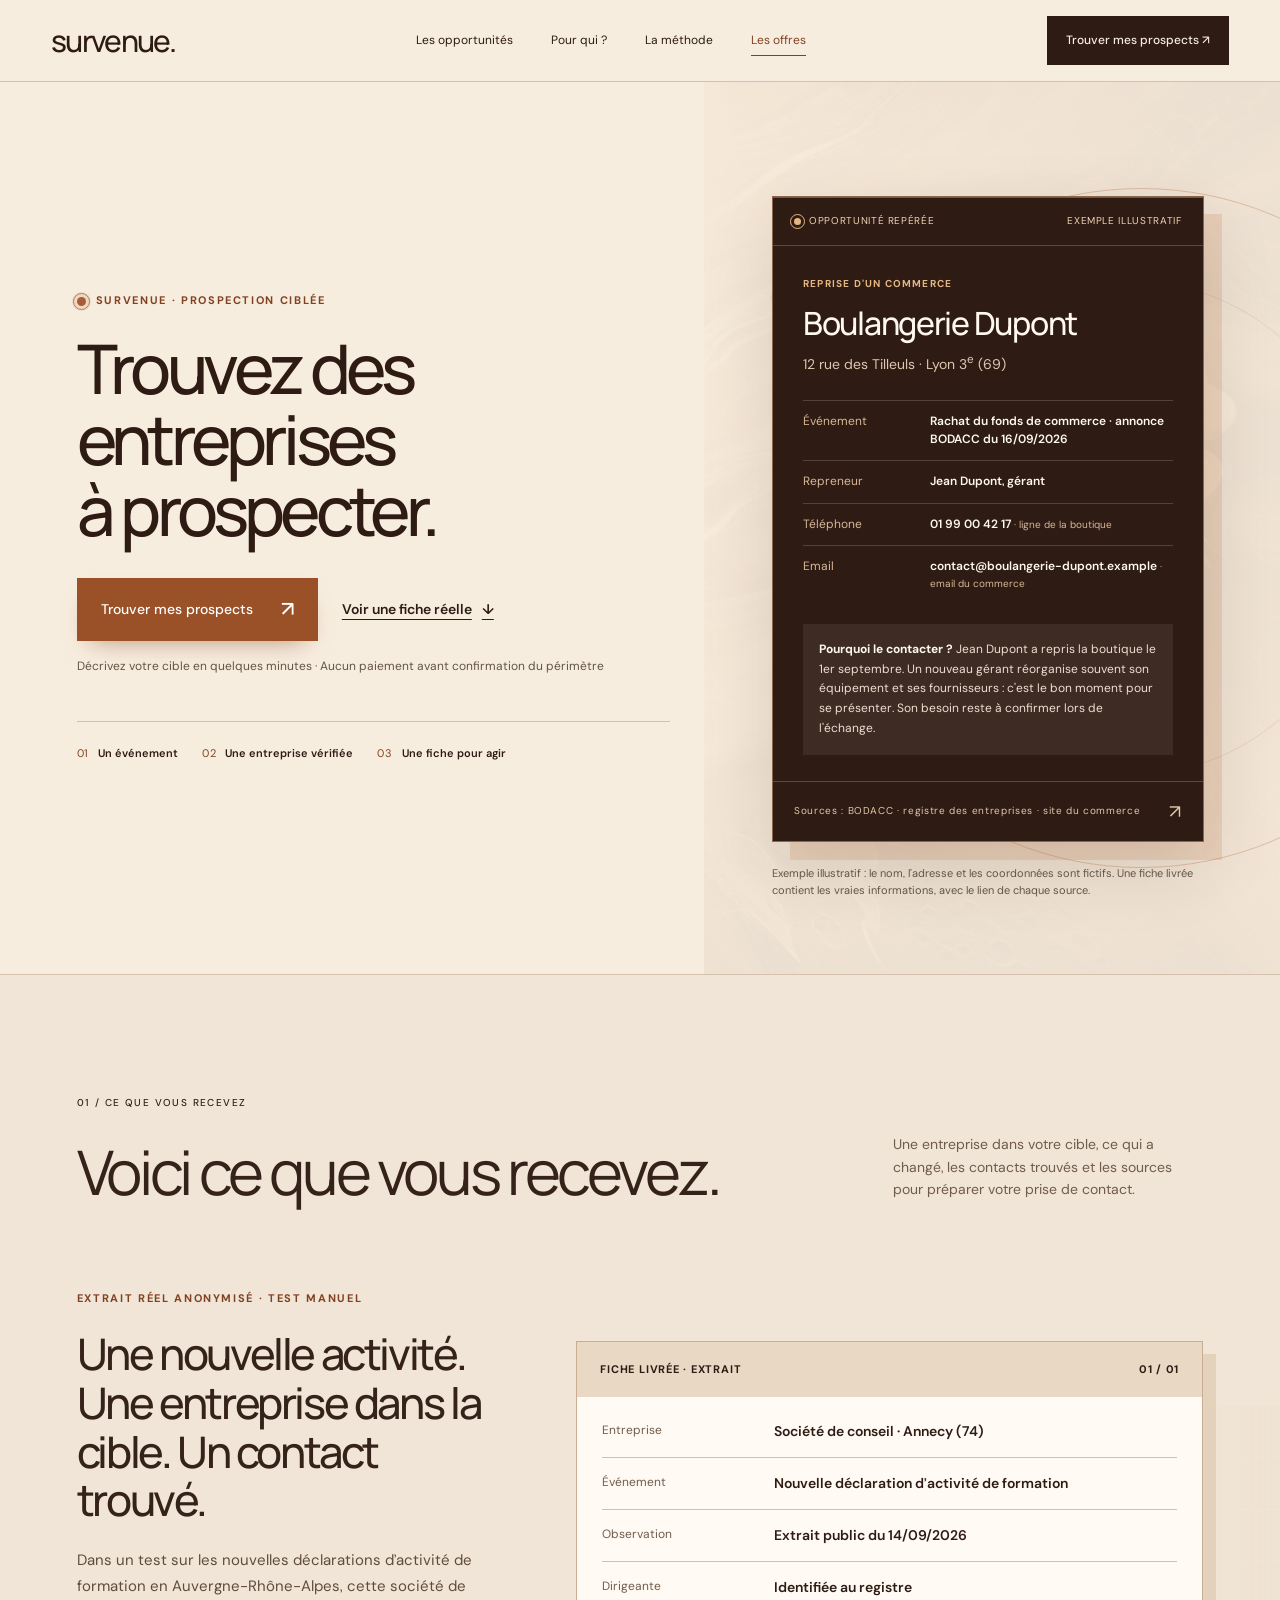
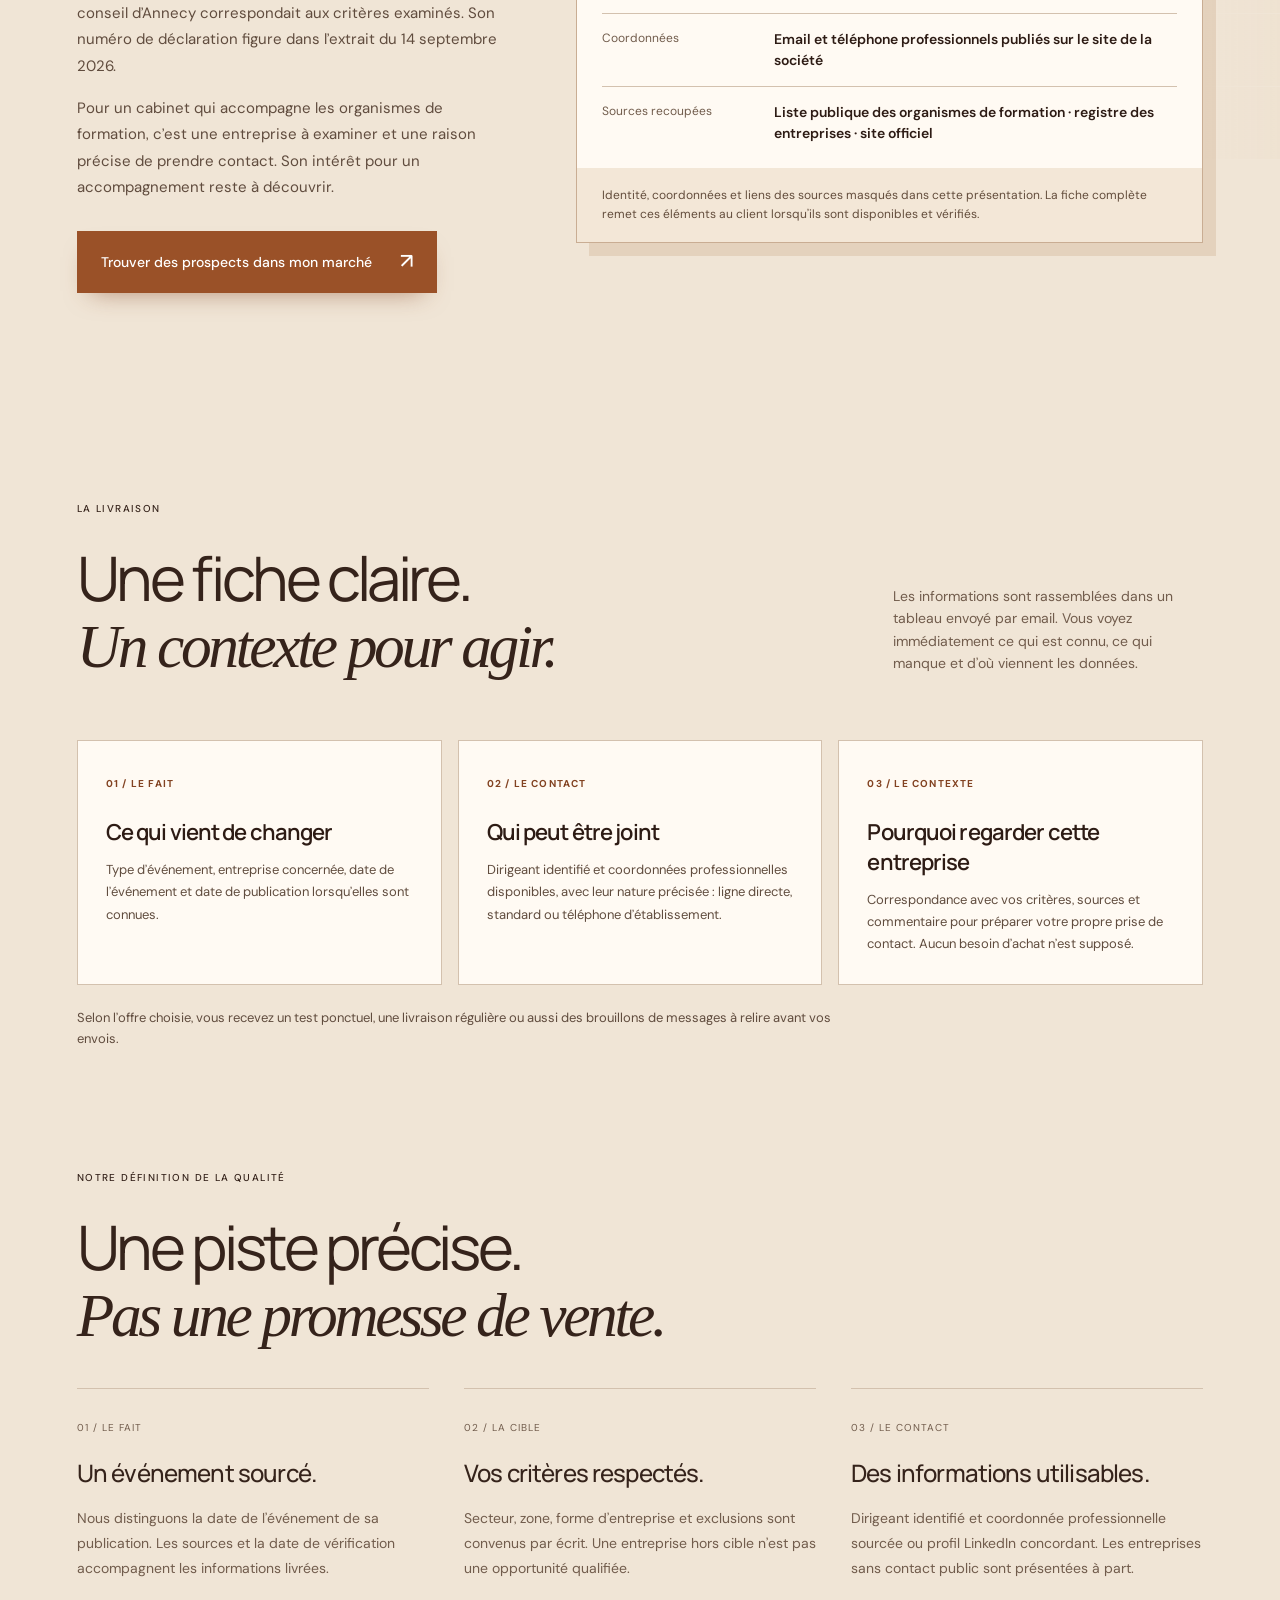
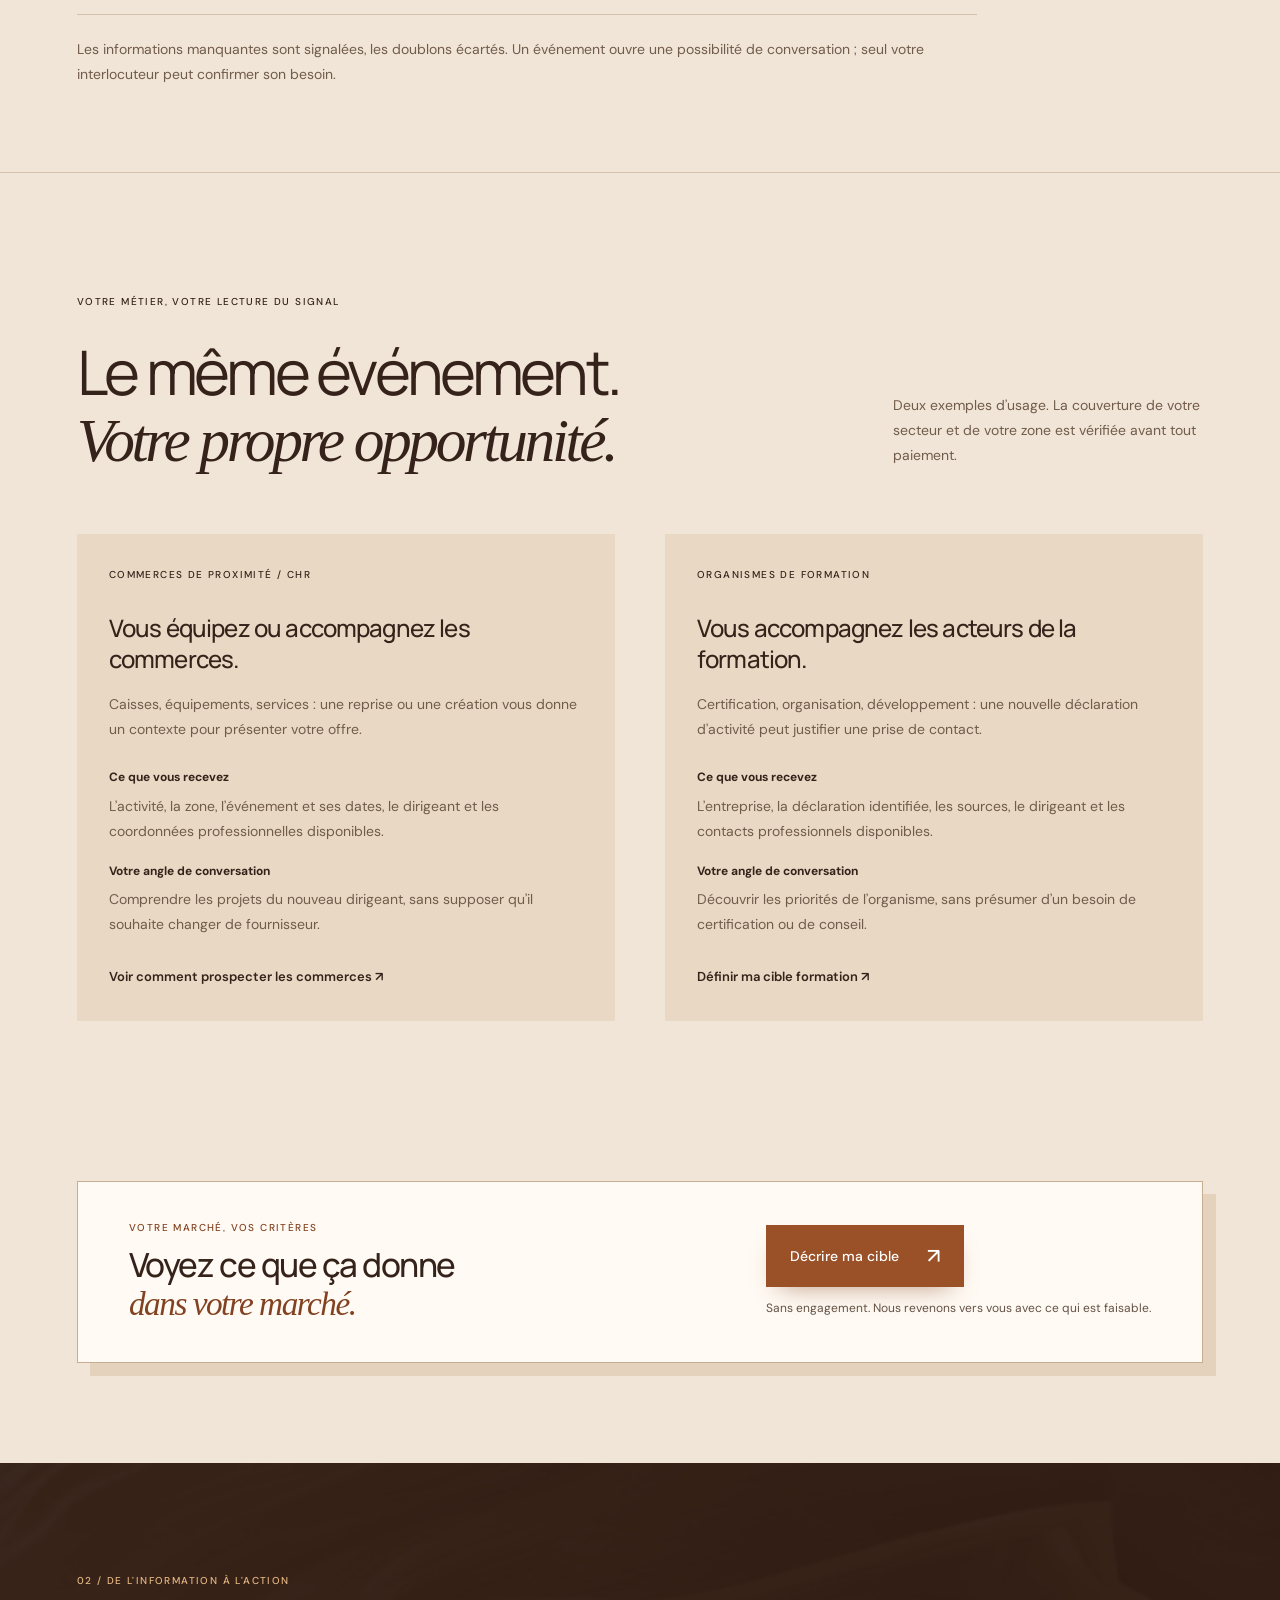
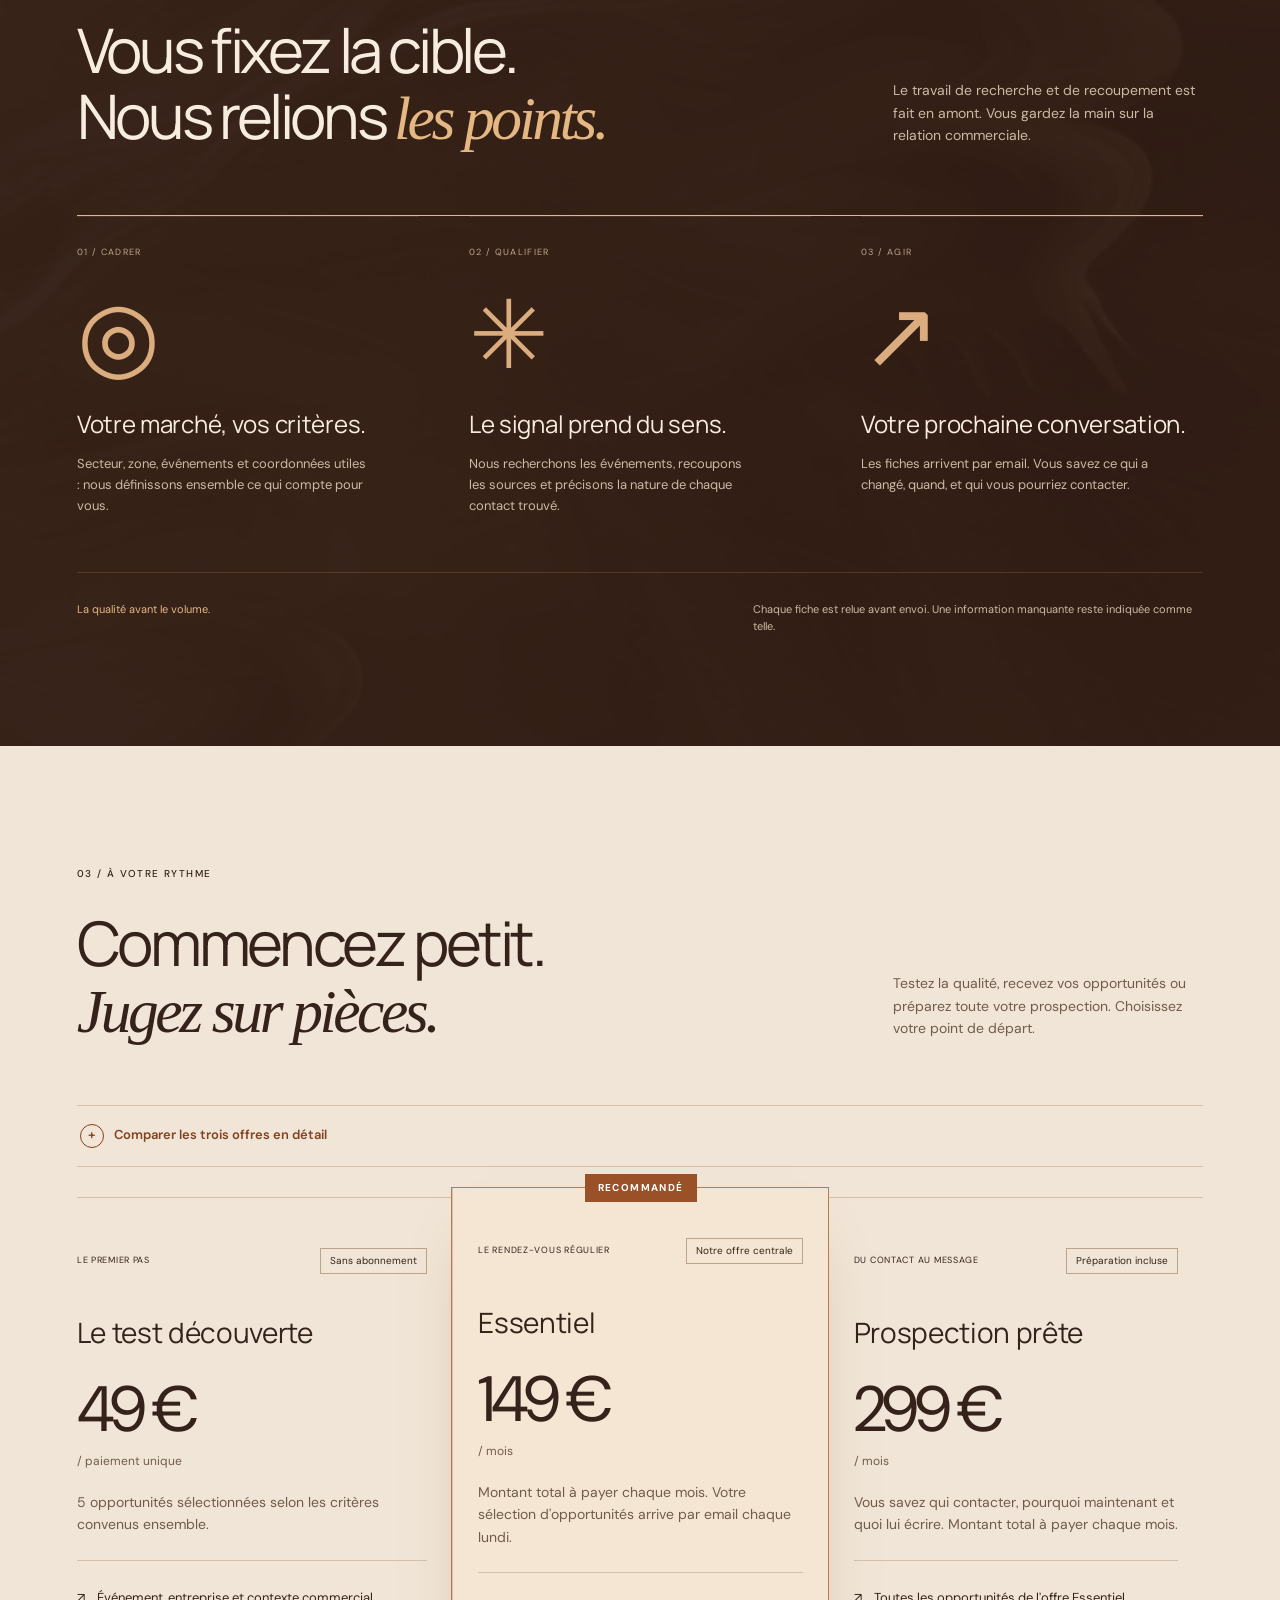
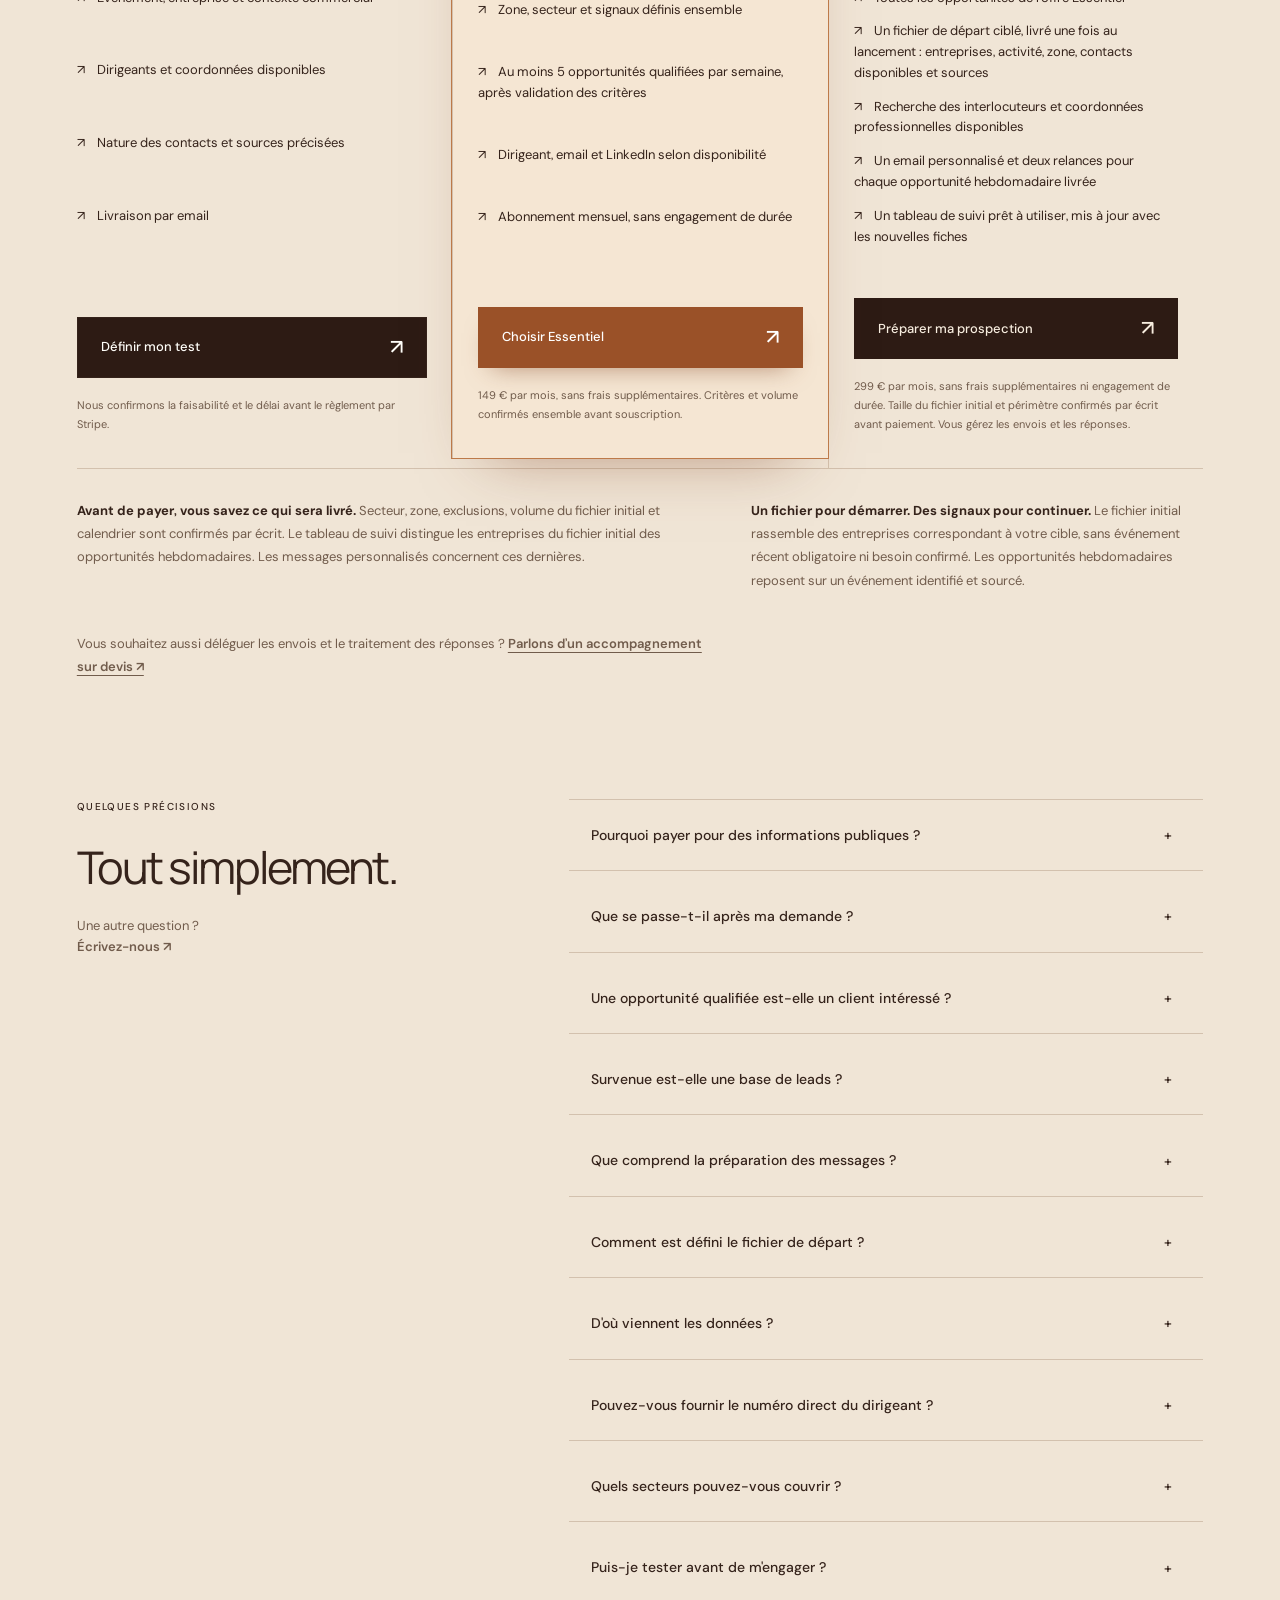
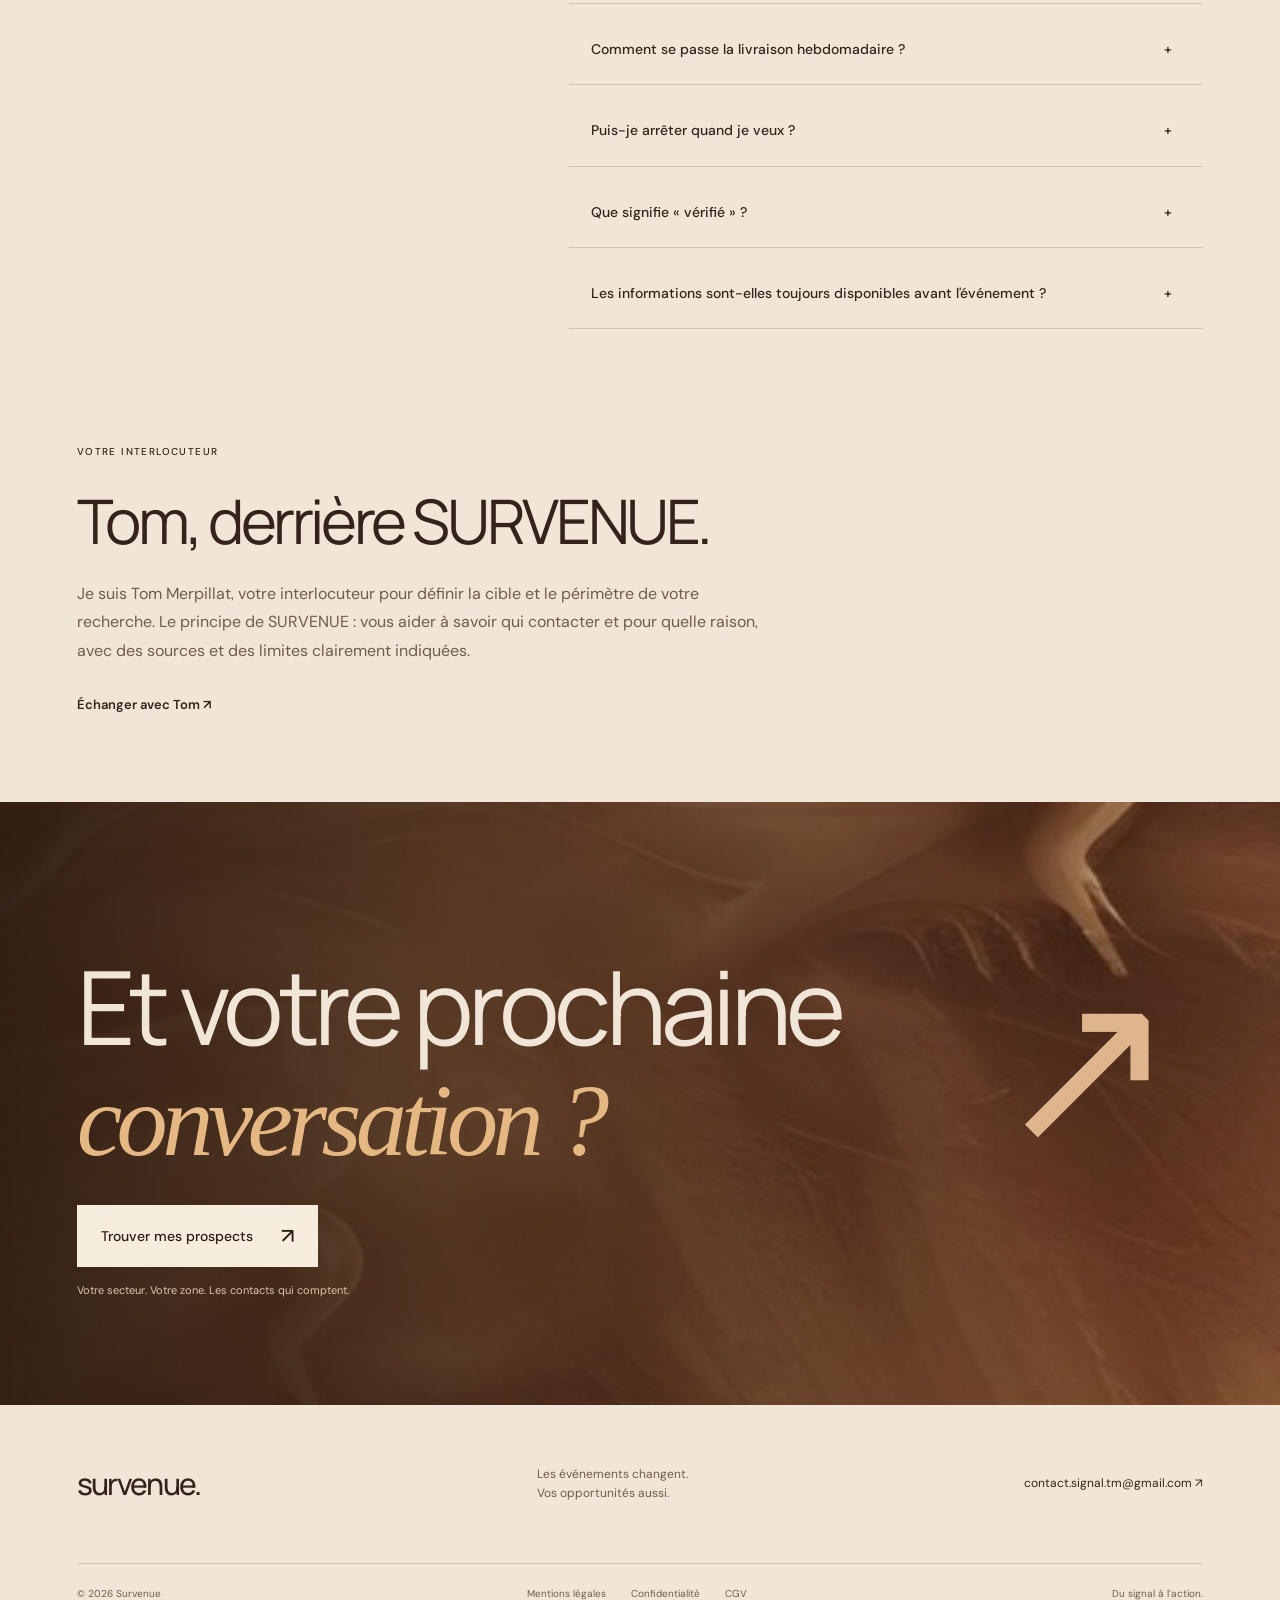
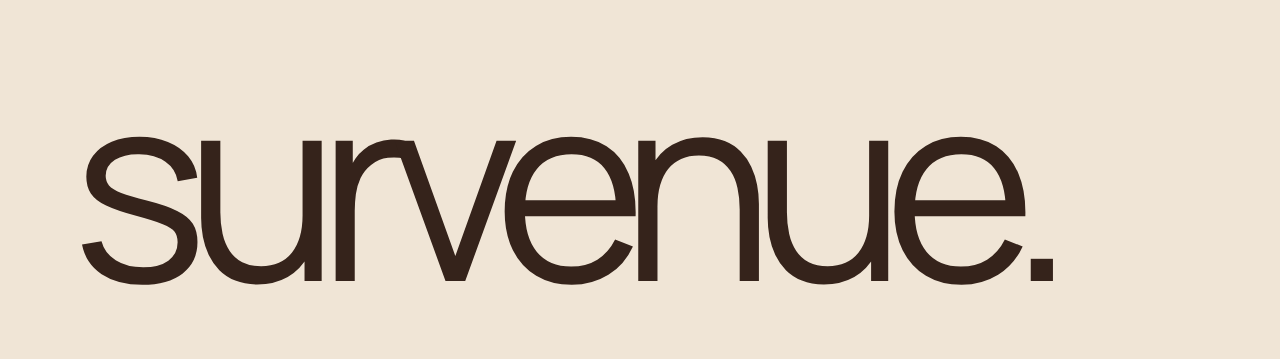
==== commit 9e508262: "Remove homepage intro line for a cleaner hero" ====
--- a/index.html
+++ b/index.html
@@ -54,7 +54,6 @@
     <div class="clarity-hero__copy">
       <p class="clarity-eyebrow"><span class="clarity-dot" aria-hidden="true"></span> SURVENUE · PROSPECTION CIBLÉE</p>
       <h1>Trouvez des entreprises à prospecter.</h1>
-      <p class="clarity-hero__lead">SURVENUE repère les reprises, créations et autres changements récents, puis qualifie les entreprises concernées avec les contacts professionnels disponibles et leurs sources.</p>
       <div class="clarity-hero__actions"><a class="action clarity-primary" href="criteres.html">Trouver mes prospects <span aria-hidden="true">↗</span></a><a class="clarity-secondary" href="#exemple">Voir une fiche réelle <span aria-hidden="true">↓</span></a></div>
       <p class="clarity-hero__note">Décrivez votre cible en quelques minutes · Aucun paiement avant confirmation du périmètre</p>
       <div class="clarity-hero__steps"><span>01 <strong>Un événement</strong></span><span>02 <strong>Une entreprise vérifiée</strong></span><span>03 <strong>Une fiche pour agir</strong></span></div>
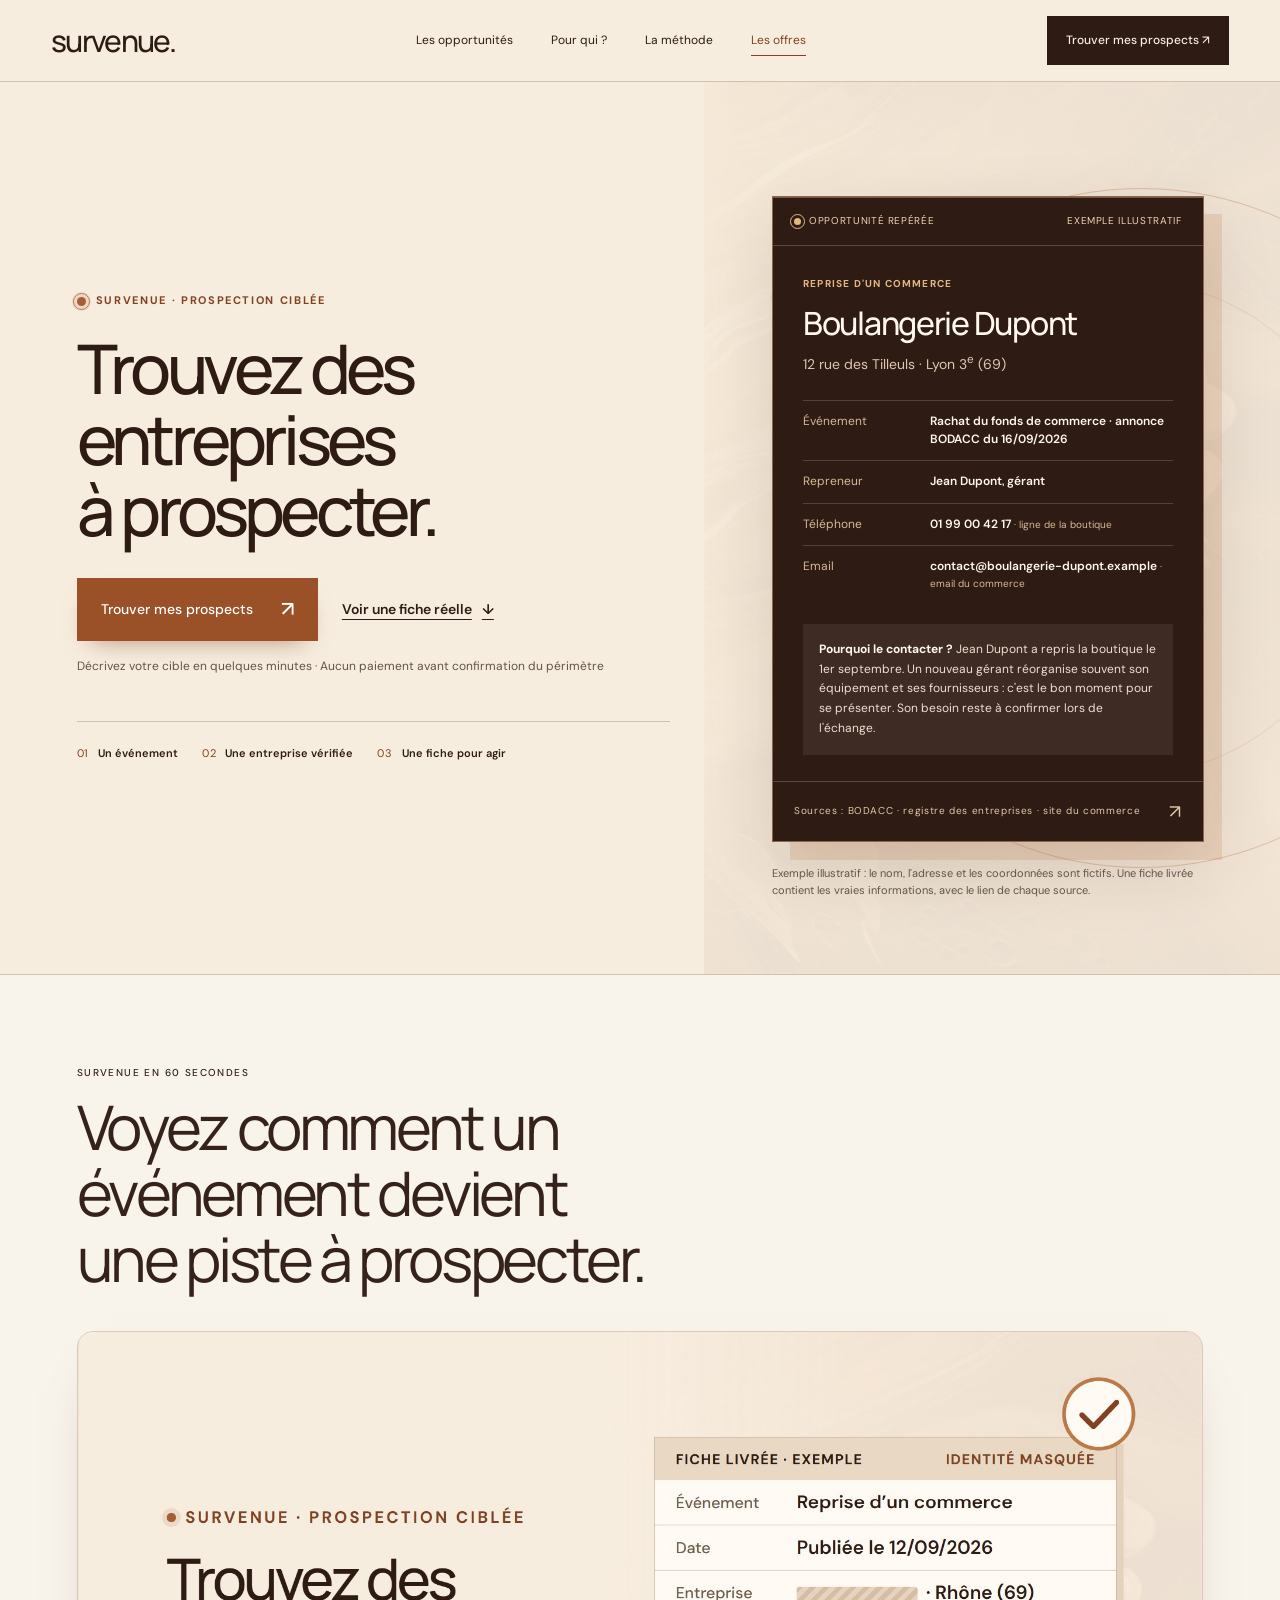
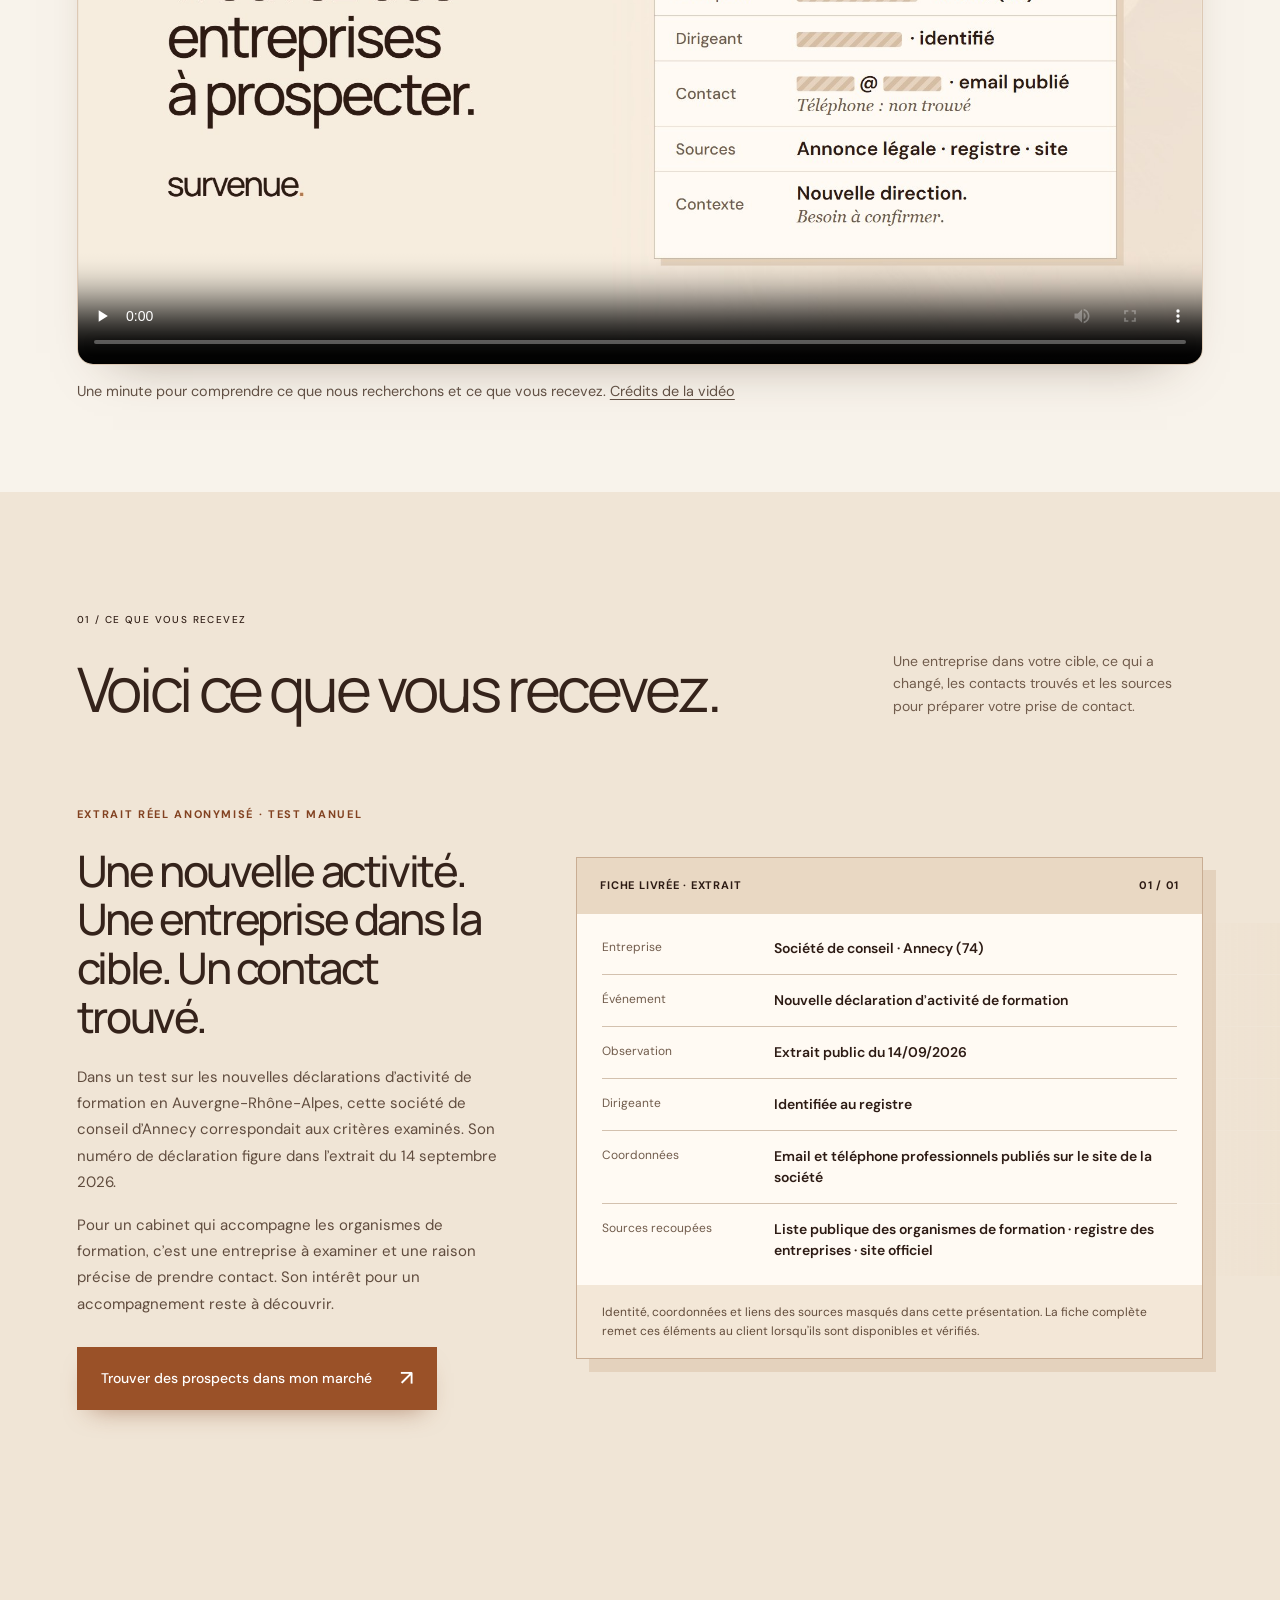
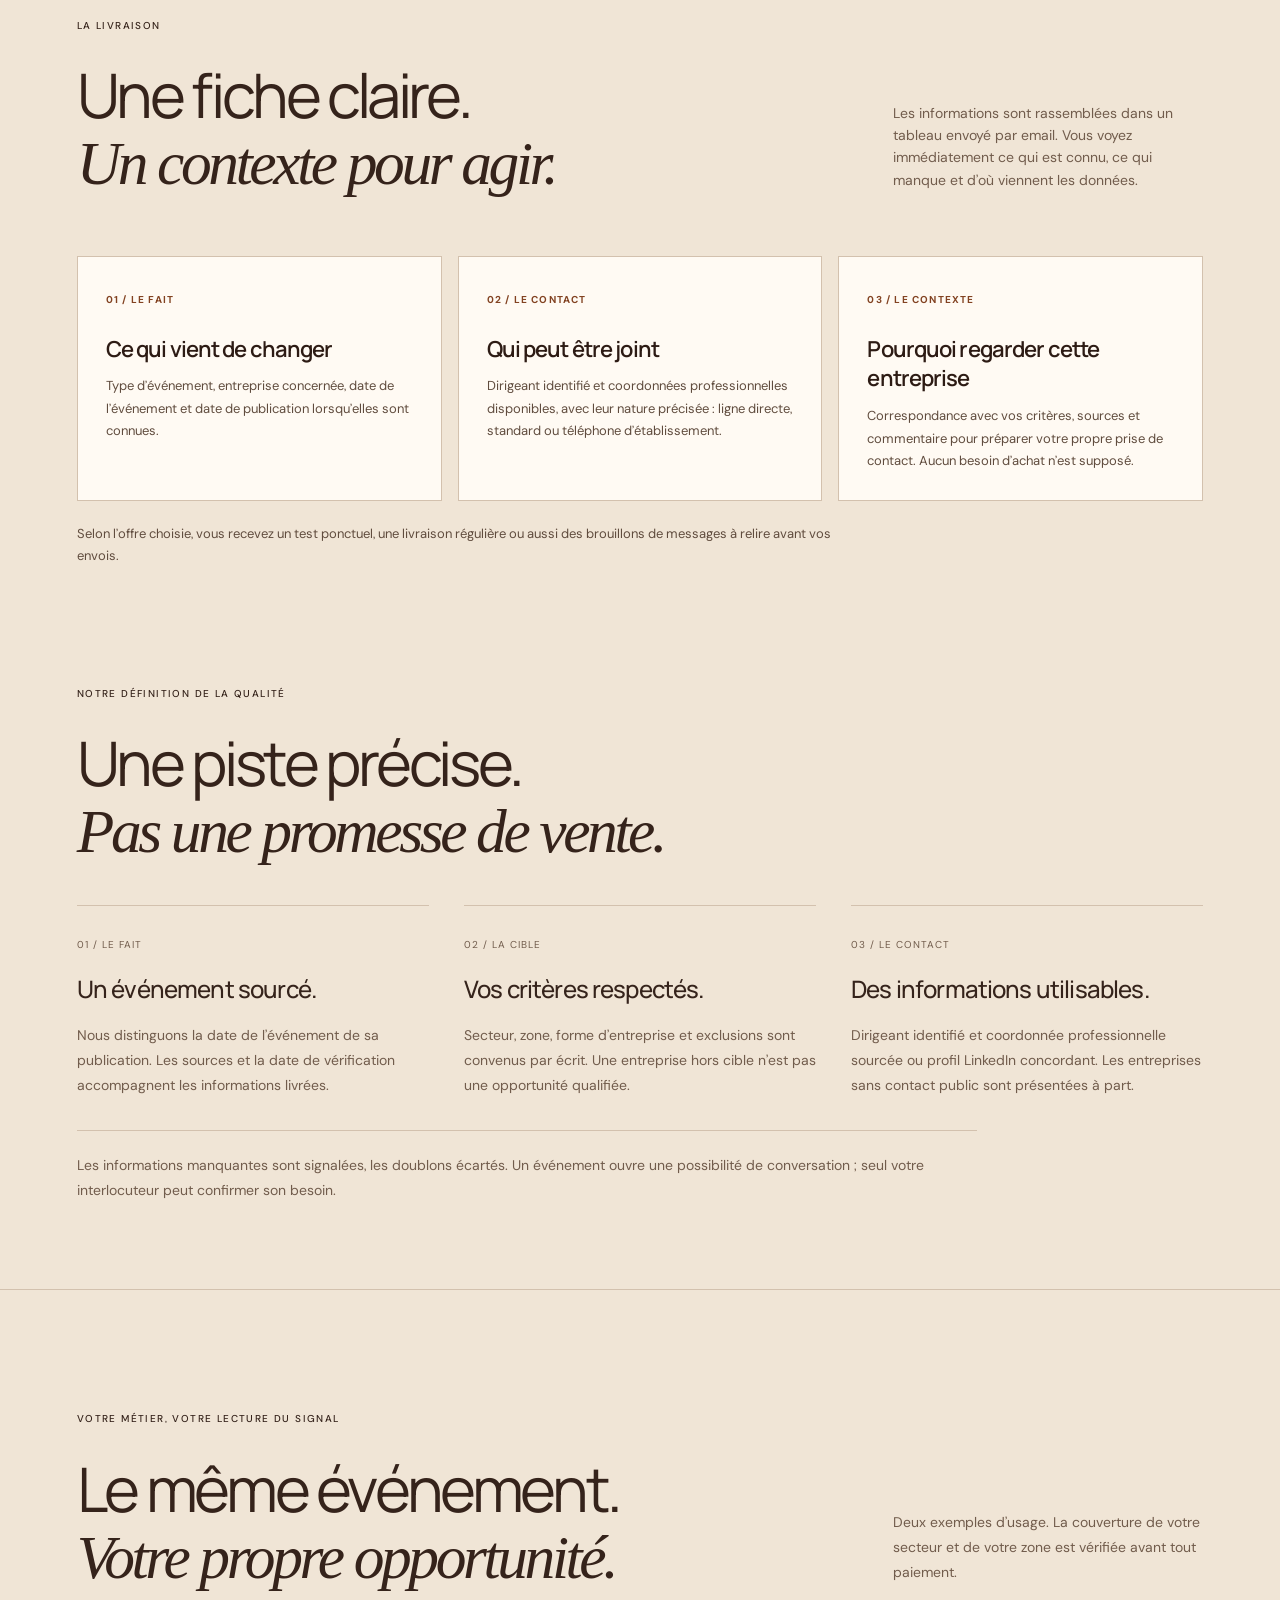
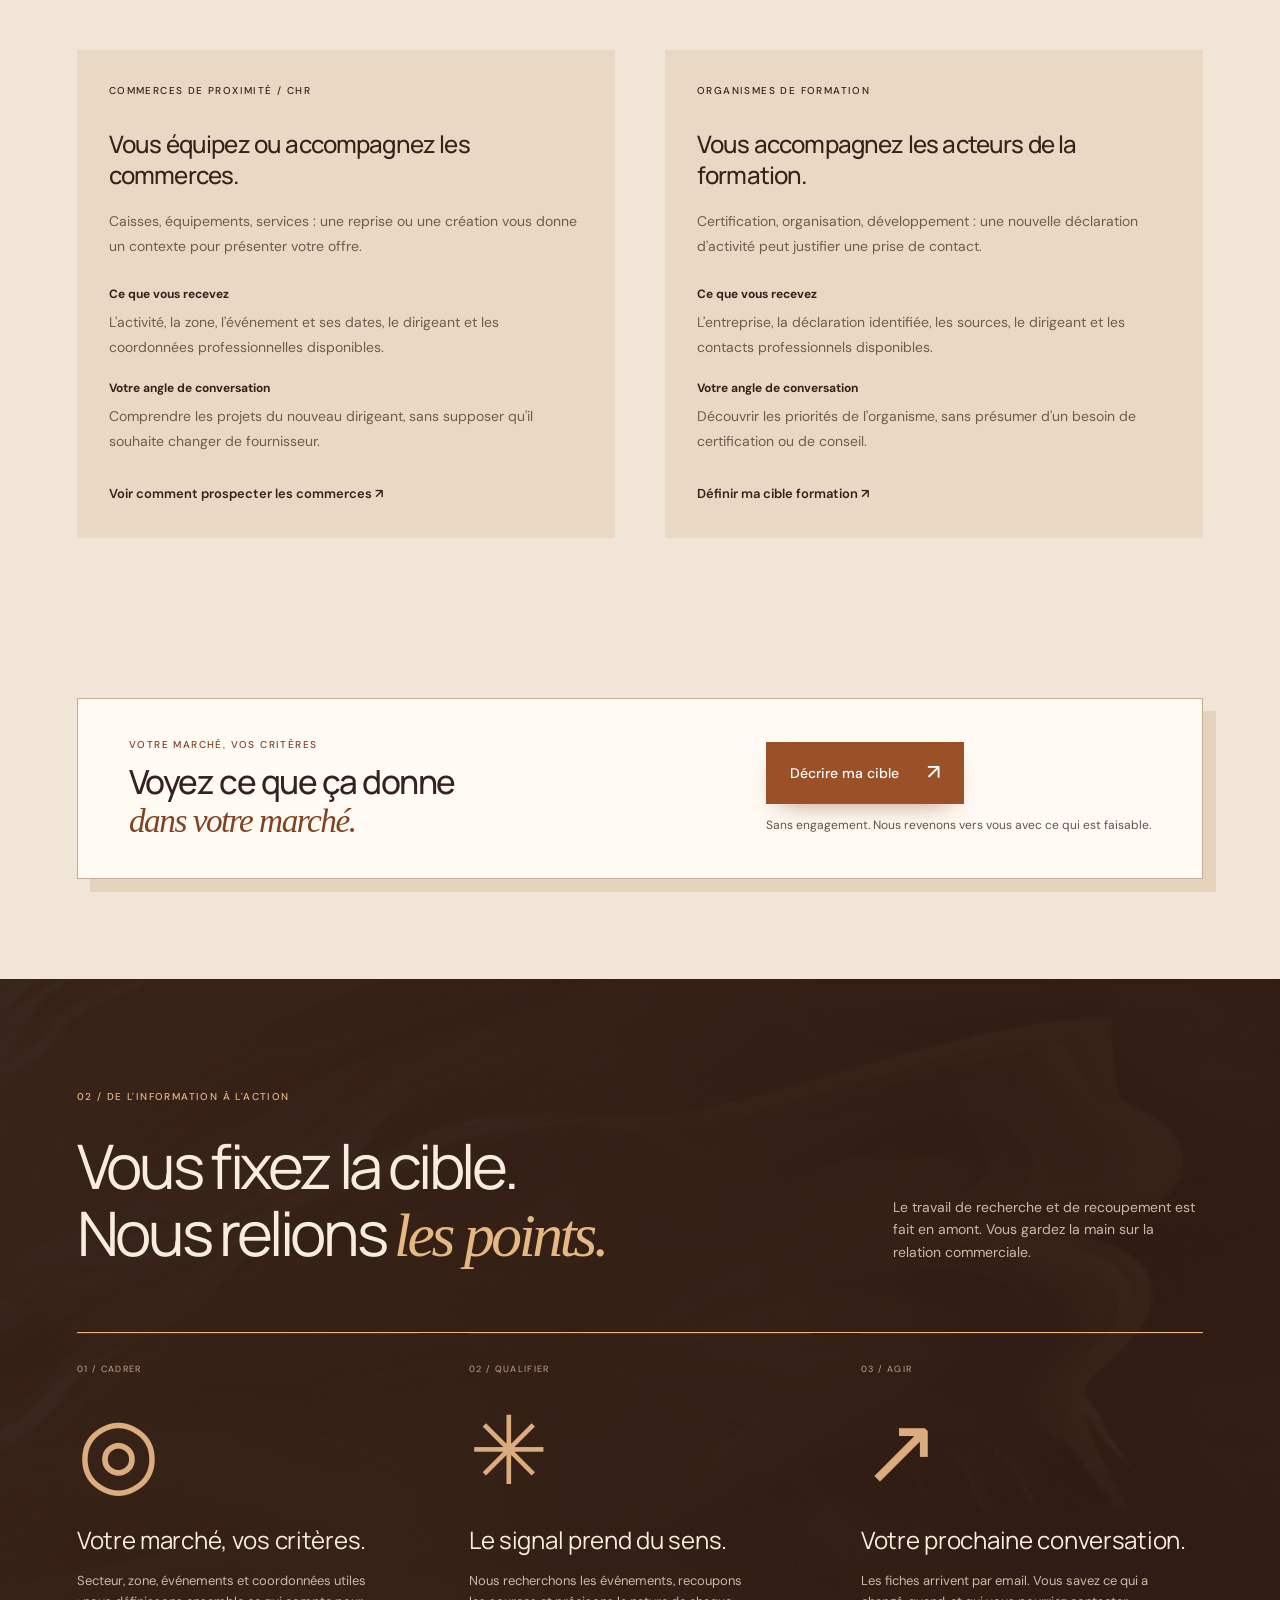
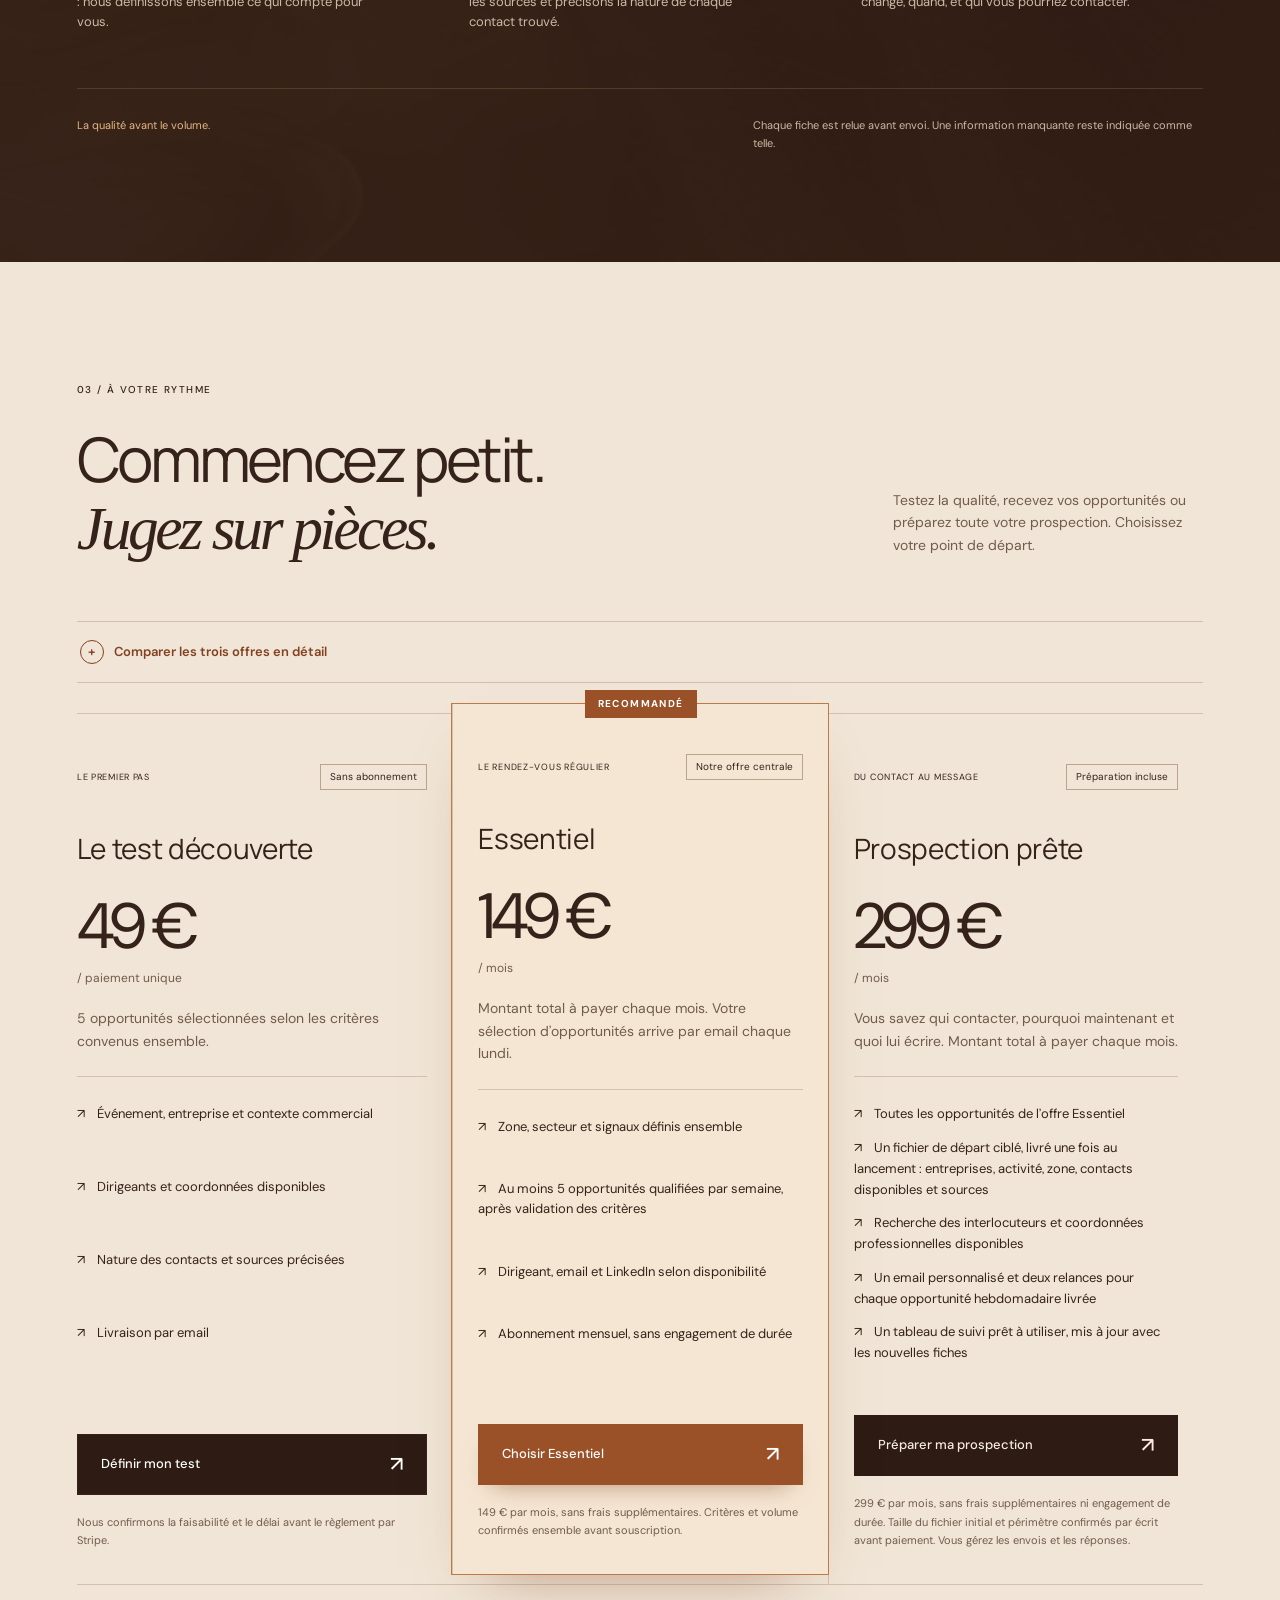
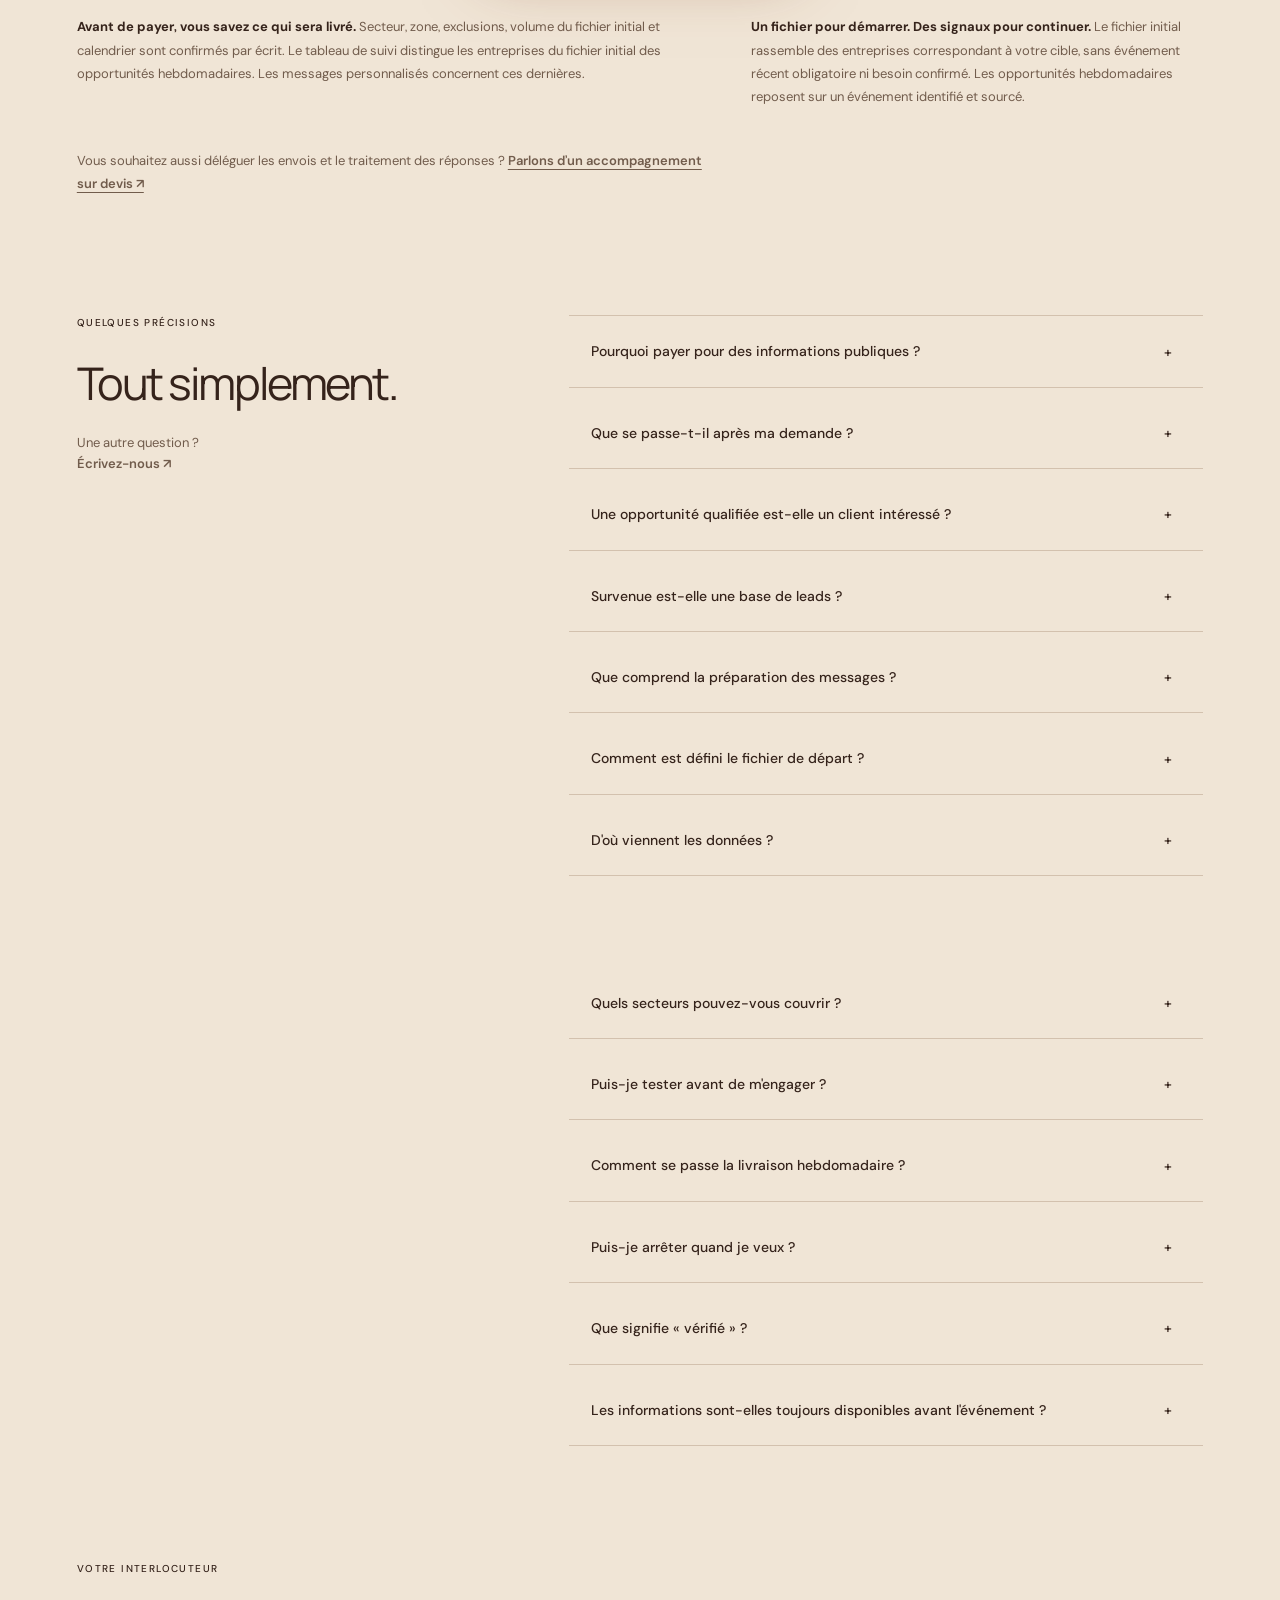
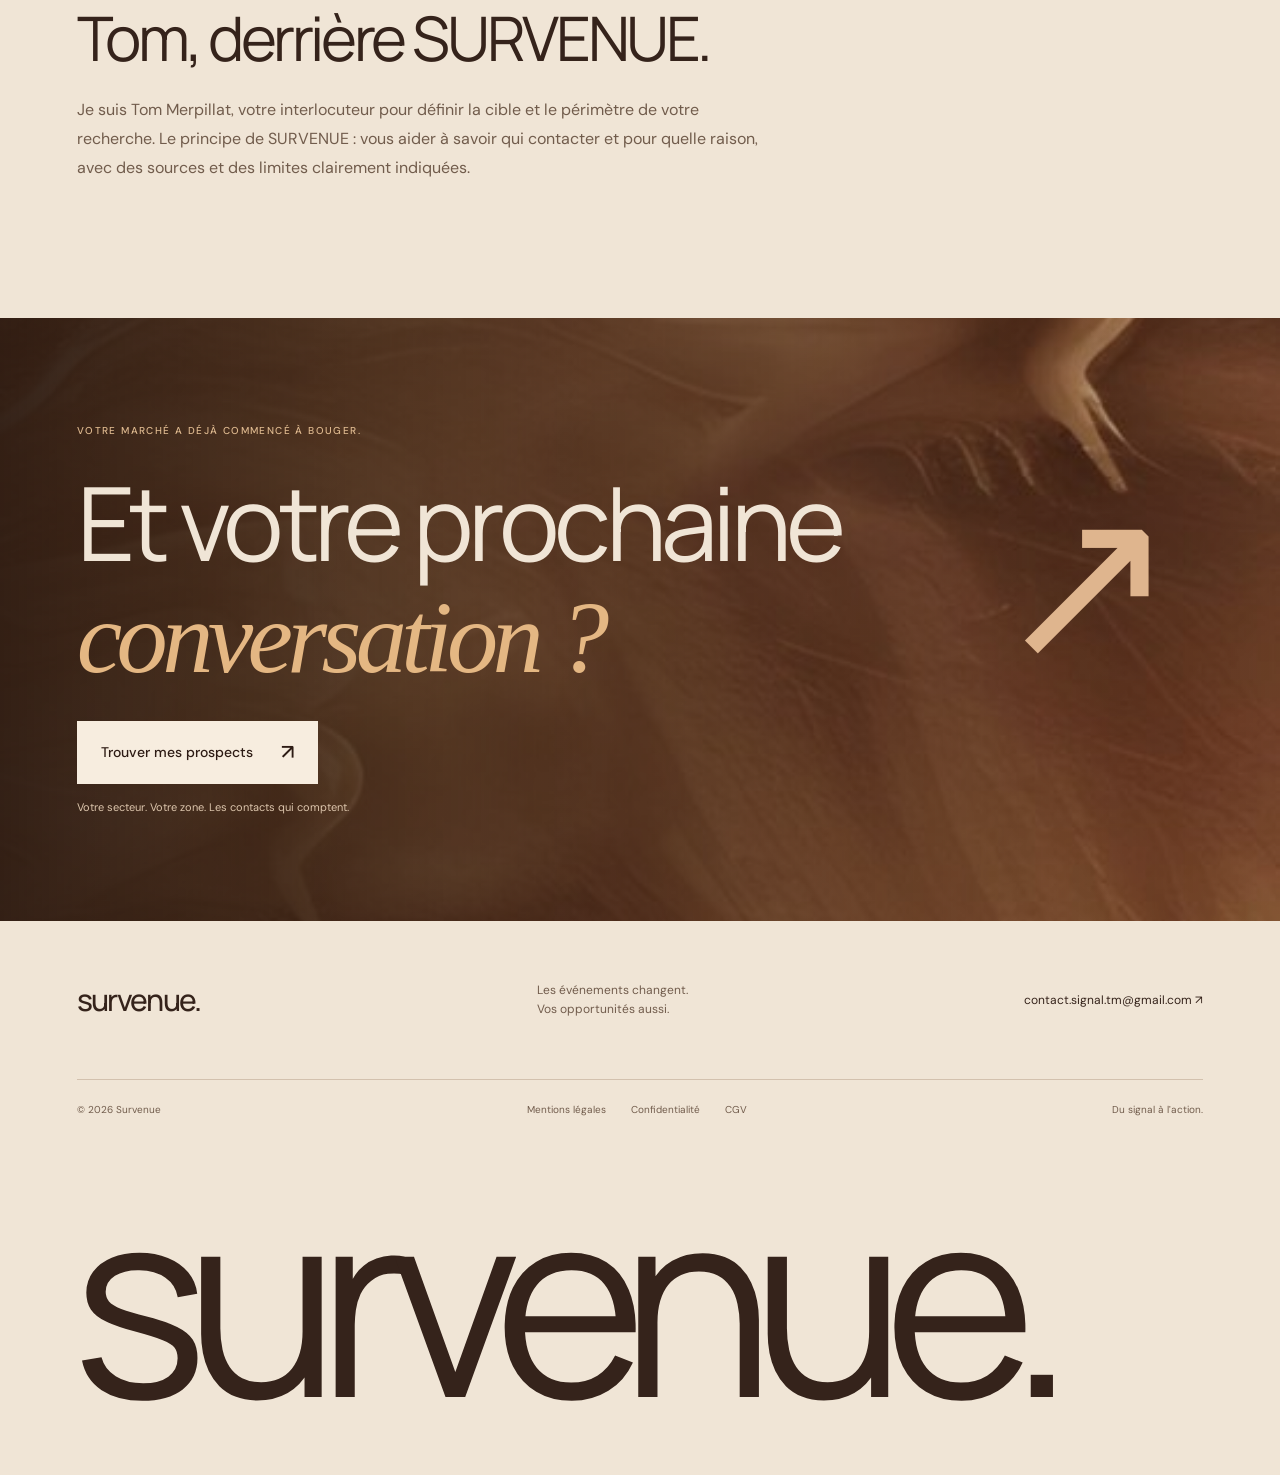
==== commit bf169b0e: "Add SURVENUE explainer video to homepage" ====
--- a/index.html
+++ b/index.html
@@ -31,6 +31,7 @@
 <link rel="stylesheet" href="onboarding.css">
 <link rel="stylesheet" href="clarity.css">
 <link rel="stylesheet" href="motion.css?v=20260929a">
+<link rel="stylesheet" href="video.css">
 </head>
 <body class="redesign">
 <a class="skip" href="#hero">Aller au contenu</a>
@@ -72,6 +73,20 @@
     </div>
   </div>
 </section>
+<section id="video" class="sv-video" aria-labelledby="sv-video-title">
+  <div class="wrap sv-video__inner">
+    <div class="sv-video__heading">
+      <p class="label">SURVENUE EN 60 SECONDES</p>
+      <h2 id="sv-video-title">Voyez comment un événement devient une piste à prospecter.</h2>
+    </div>
+    <video controls playsinline preload="none" poster="media/survenue-60s-poster.jpg" width="1920" height="1080" aria-label="Présentation de SURVENUE en une minute">
+      <source src="media/survenue-60s.mp4" type="video/mp4">
+      <track kind="subtitles" src="media/survenue-60s.fr.vtt" srclang="fr" label="Français">
+      Votre navigateur ne peut pas lire cette vidéo. <a href="media/survenue-60s.mp4">Télécharger la présentation</a>.
+    </video>
+    <p class="sv-video__caption">Une minute pour comprendre ce que nous recherchons et ce que vous recevez. <a href="mentions-legales.html#credits-video">Crédits de la vidéo</a></p>
+  </div>
+</section>
 <section id="exemple" class="new-section wrap">
 <div class="heading">
 <div>
--- a/video.css
+++ b/video.css
@@ -0,0 +1,40 @@
+.sv-video {
+  padding: clamp(3.5rem, 7vw, 6.5rem) 0;
+  background: #f8f3eb;
+}
+
+.sv-video__inner { max-width: 1040px; }
+.sv-video__heading { max-width: 760px; margin-bottom: clamp(1.5rem, 3vw, 2.5rem); }
+.sv-video__heading .label { margin-bottom: .8rem; }
+.sv-video__heading h2 { max-width: 16ch; }
+
+.sv-video video {
+  display: block;
+  width: 100%;
+  height: auto;
+  aspect-ratio: 16 / 9;
+  border: 1px solid #ddc9b4;
+  border-radius: 16px;
+  background: #efe5d7;
+  box-shadow: 0 24px 52px -36px #43291880;
+}
+
+.sv-video video:focus-visible,
+.sv-video__caption a:focus-visible {
+  outline: 3px solid #704022;
+  outline-offset: 4px;
+}
+
+.sv-video__caption {
+  margin-top: 1rem;
+  color: #615044;
+  font-size: .9rem;
+  line-height: 1.5;
+}
+
+.sv-video__caption a { text-decoration: underline; text-underline-offset: 3px; }
+.sv-video__caption a:hover { color: #412817; }
+
+@media (max-width: 600px) {
+  .sv-video video { border-radius: 10px; }
+}
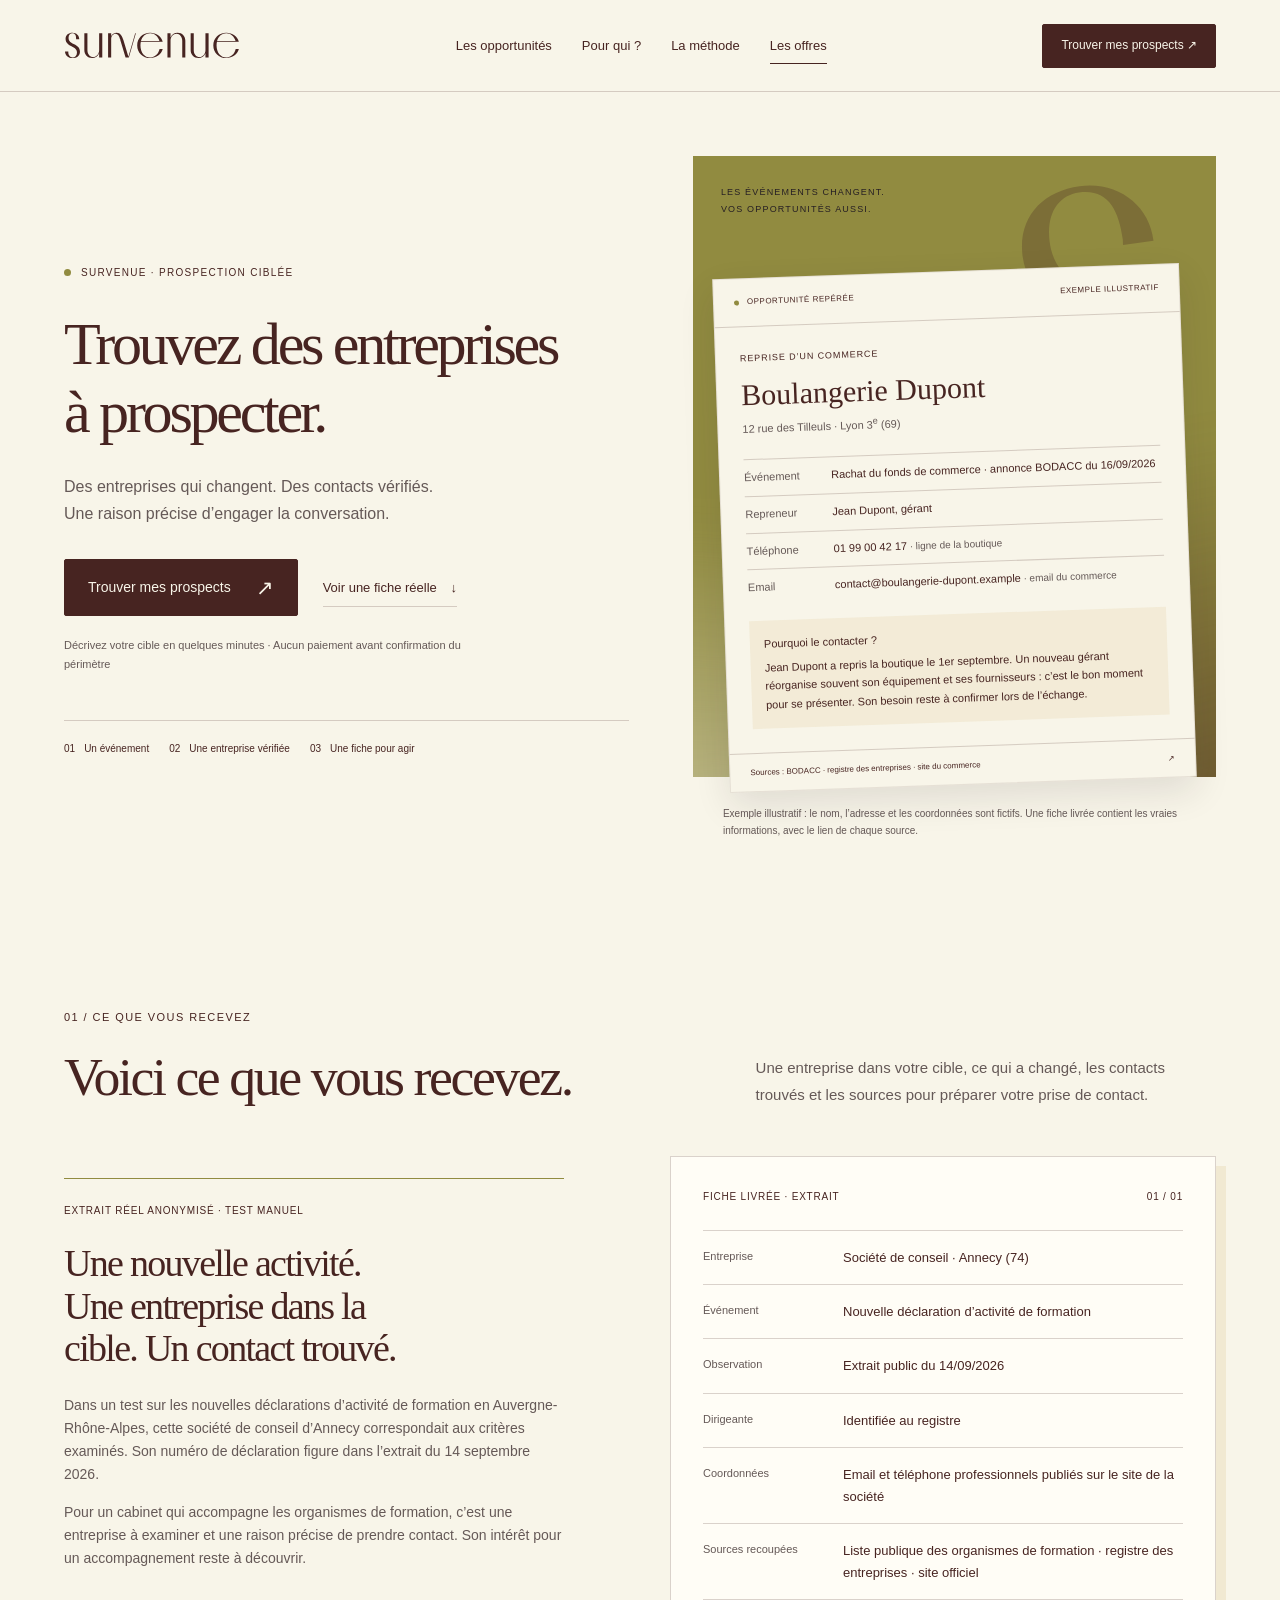
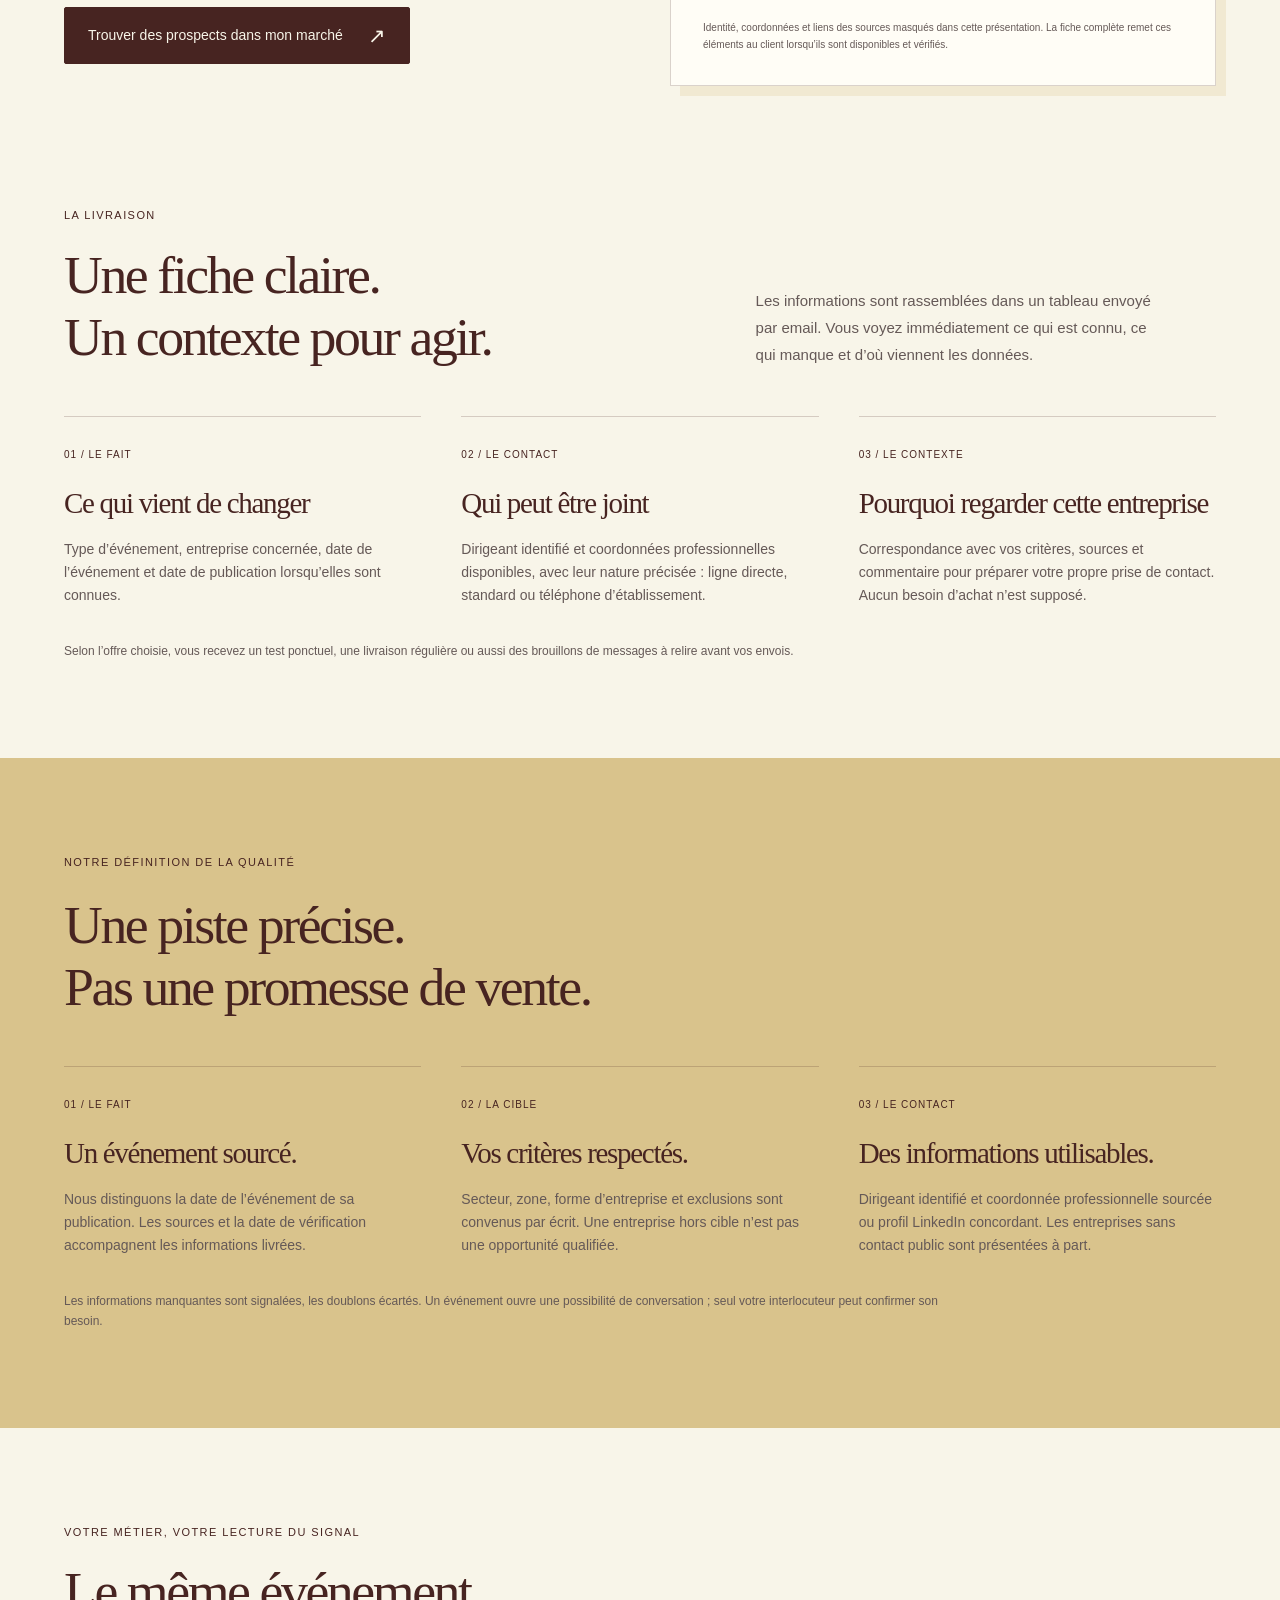
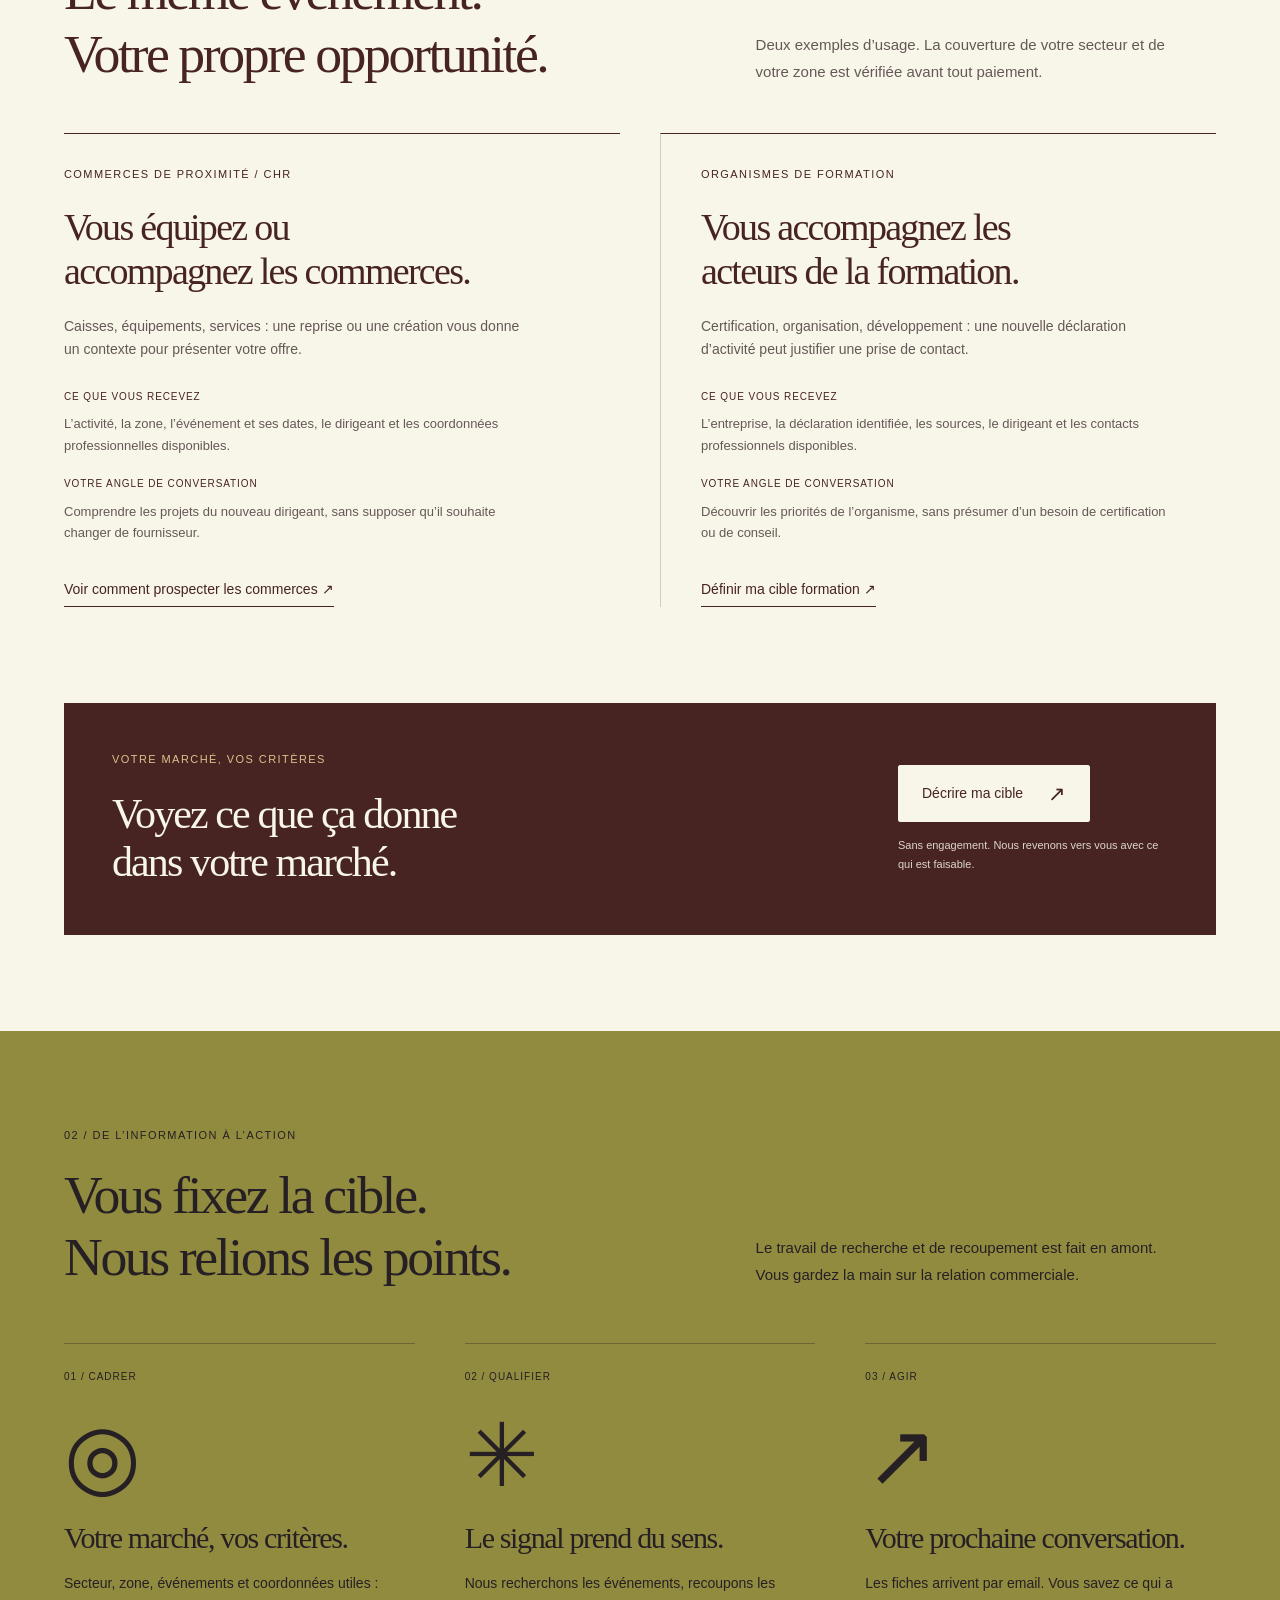
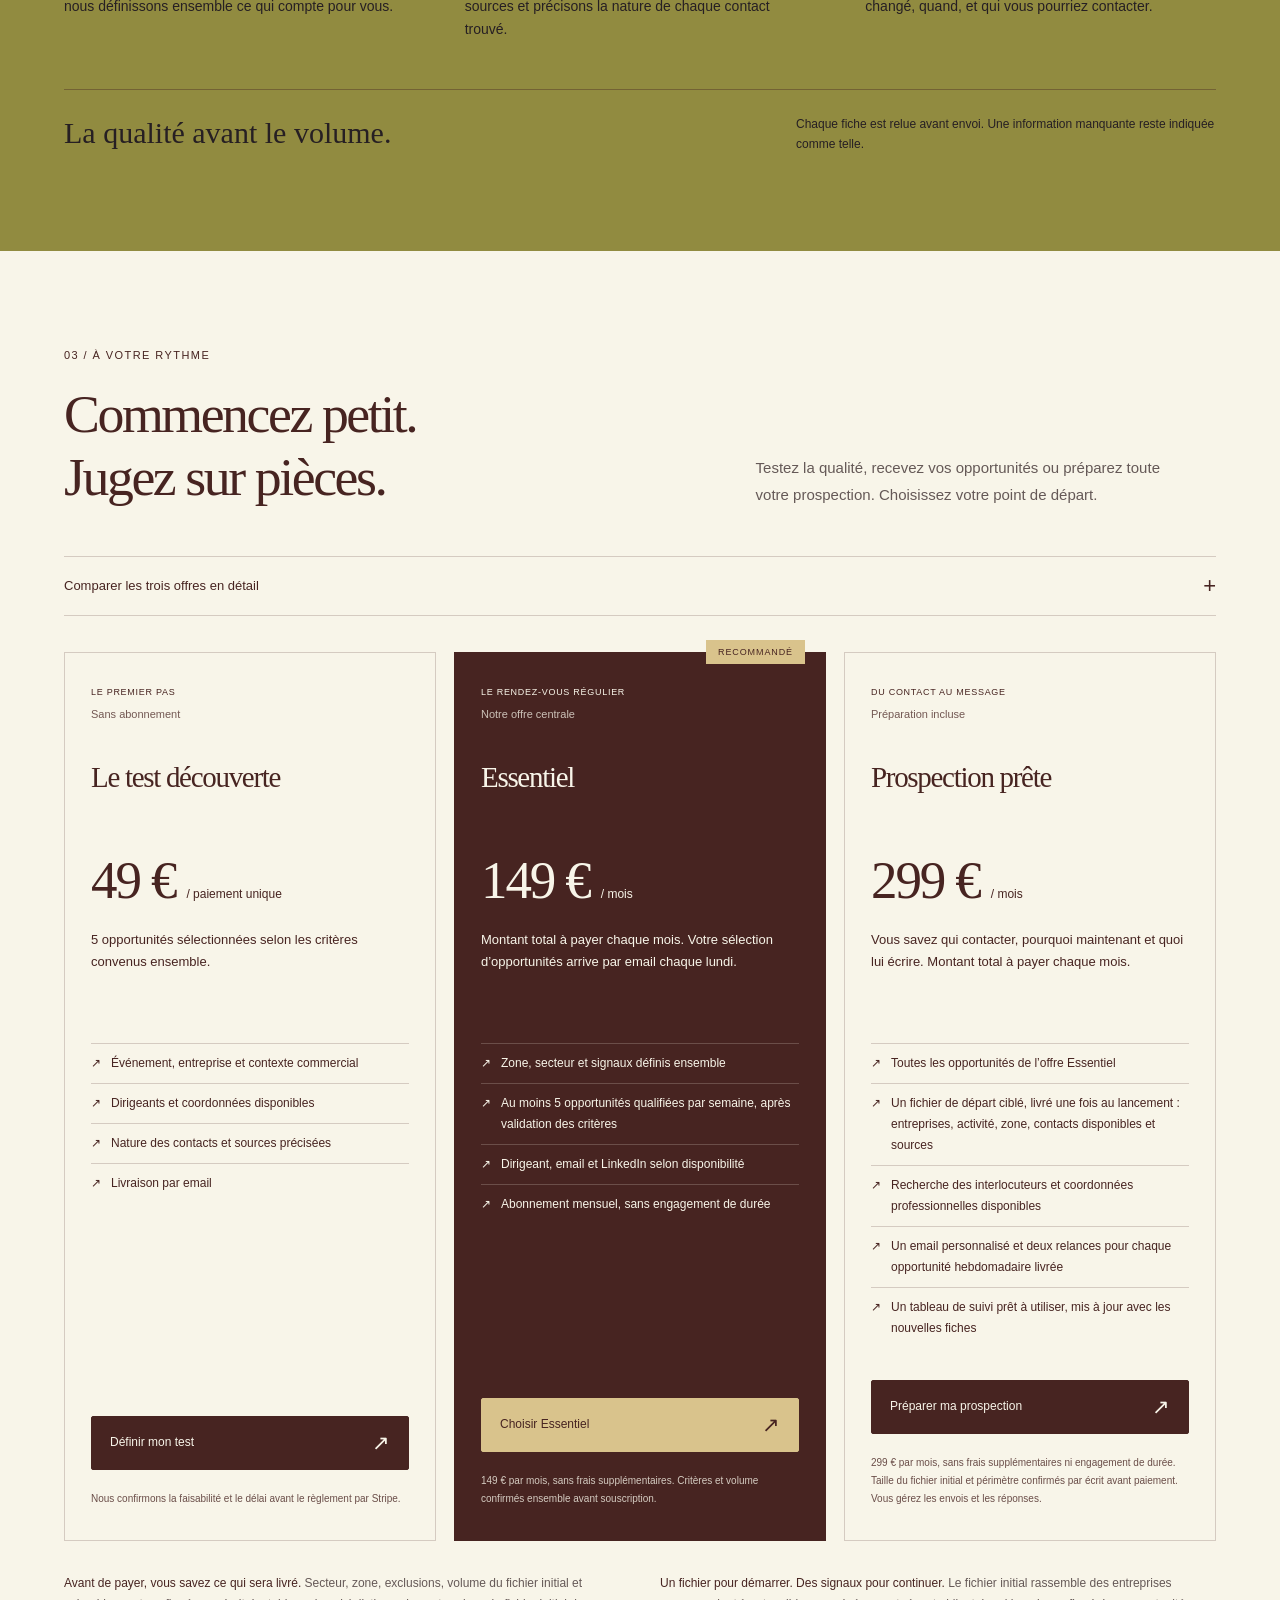
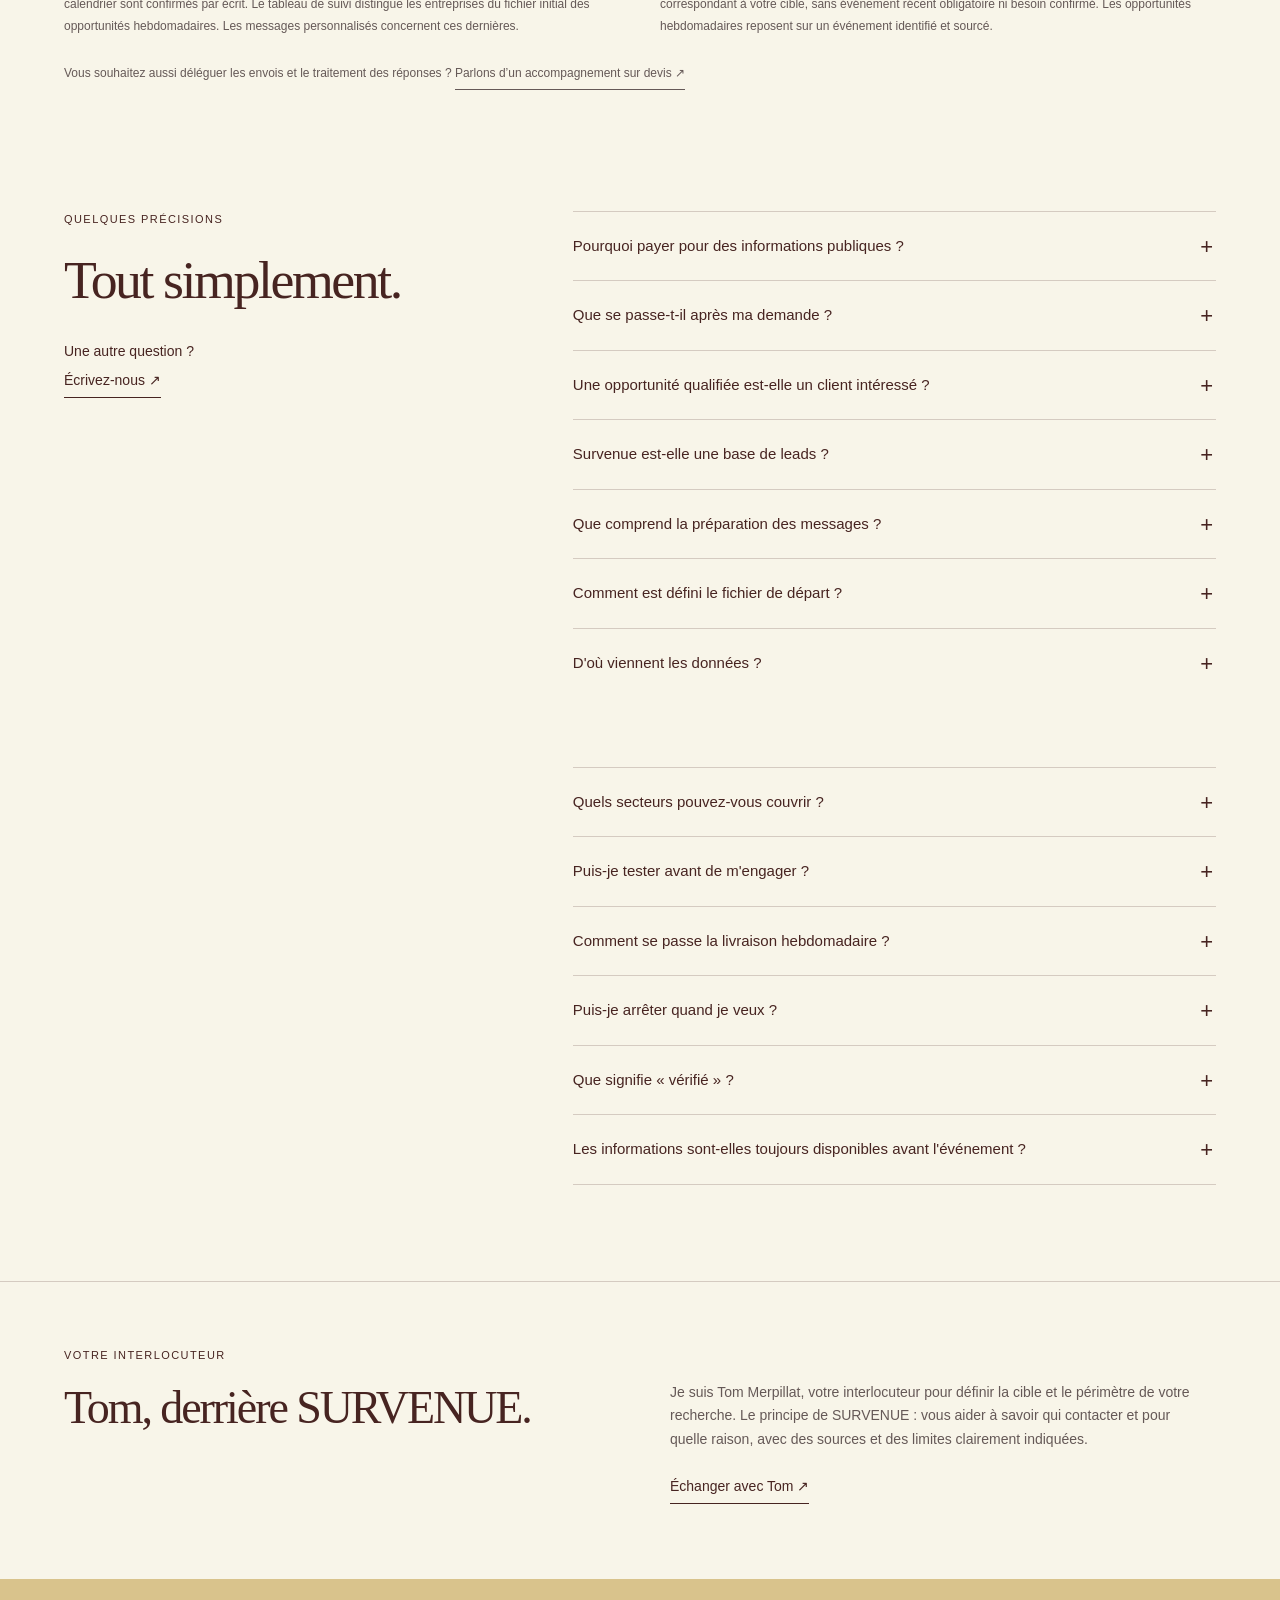
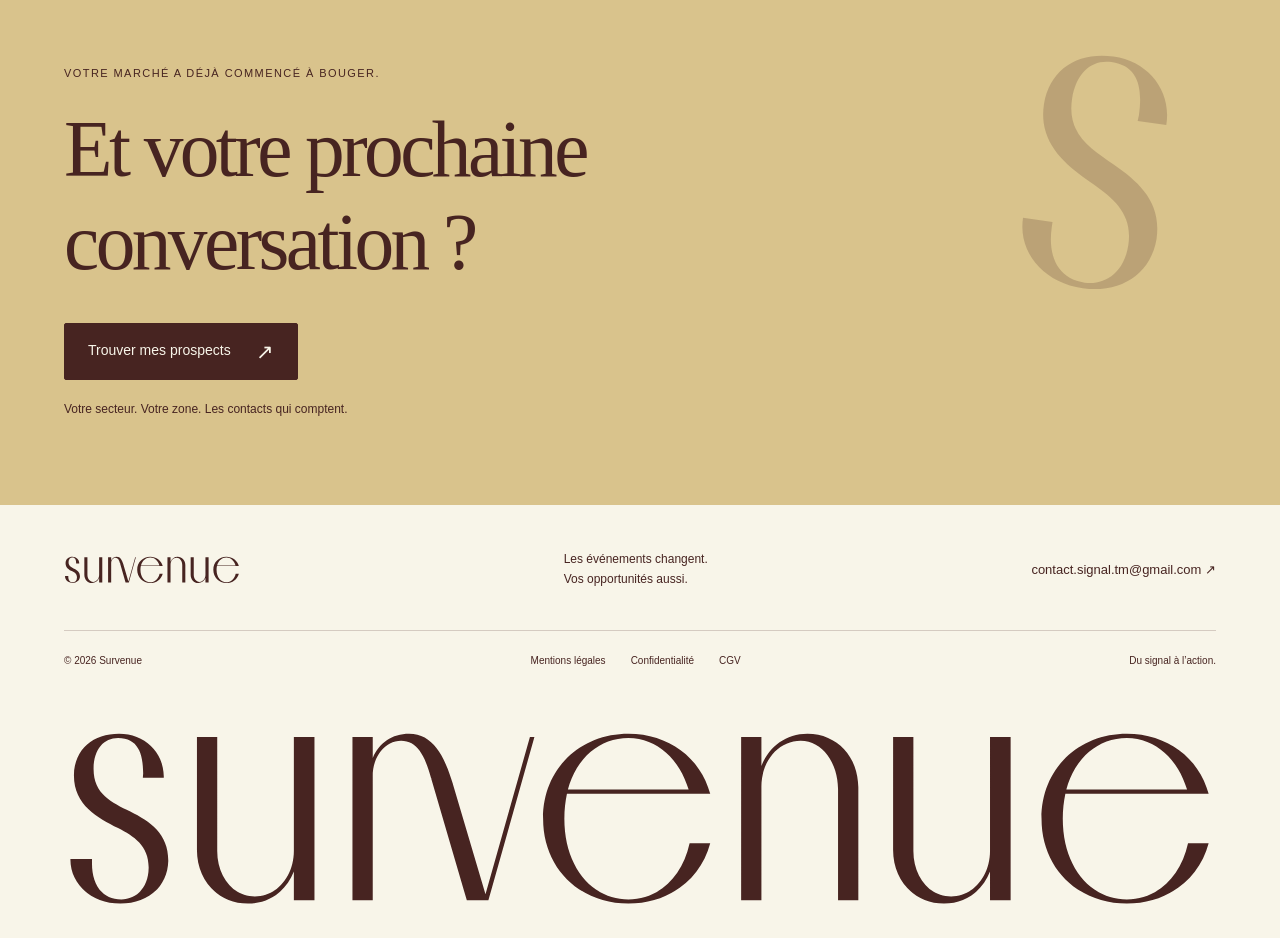
==== commit 2fda7d24: "Apply identity 3, use Lora and remove presentation video" ====
--- a/index.html
+++ b/index.html
@@ -15,29 +15,20 @@
   <meta property="og:description" content="SURVENUE repère les entreprises qui changent dans votre marché et recherche les contacts professionnels disponibles pour votre prospection.">
   <meta property="og:locale" content="fr_FR">
   <meta property="og:site_name" content="Survenue">
-  <meta property="og:image" content="https://survenue.com/og-image.png">
+  <meta property="og:image" content="https://survenue.com/og-image.jpg">
   <meta property="og:image:width" content="1200">
   <meta property="og:image:height" content="630">
   <meta property="og:image:alt" content="SURVENUE — Détectez les événements qui créent des opportunités commerciales">
   <meta name="twitter:card" content="summary_large_image">
-  <meta name="theme-color" content="#2d1b14">
+  <meta name="theme-color" content="#F8F5E9">
   <link rel="icon" href="favicon.svg" type="image/svg+xml">
-  <link rel="preconnect" href="https://fonts.googleapis.com">
-  <link rel="preconnect" href="https://fonts.gstatic.com" crossorigin>
-  <link href="https://fonts.googleapis.com/css2?family=DM+Sans:wght@400;500;600;700&family=Manrope:wght@400;500;600;700;800&display=swap" rel="stylesheet">
-  <link rel="stylesheet" href="styles.css">
-  <link rel="stylesheet" href="home.css">
-<link rel="stylesheet" href="copper.css?v=20260922b">
-<link rel="stylesheet" href="onboarding.css">
-<link rel="stylesheet" href="clarity.css">
-<link rel="stylesheet" href="motion.css?v=20260929a">
-<link rel="stylesheet" href="video.css">
+  <link rel="preload" href="assets/fonts/Lora-Regular.ttf" as="font" type="font/ttf" crossorigin>
+  <link rel="stylesheet" href="identity-3.css?v=20261016">
 </head>
 <body class="redesign">
 <a class="skip" href="#hero">Aller au contenu</a>
 <header class="new-nav">
-<a class="new-brand" href="#hero" aria-label="Survenue, accueil">
-<span aria-hidden="true">s</span>survenue.</a>
+<a class="new-brand" href="#hero" aria-label="Survenue, accueil"><img src="assets/logo-brown.svg" width="200" height="32" alt="Survenue"></a>
 <nav id="navigation" aria-label="Navigation principale">
 <a href="#exemple">Les opportunités</a>
 <a href="#metiers">Pour qui ?</a>
@@ -54,13 +45,14 @@
   <div class="clarity-hero__inner wrap">
     <div class="clarity-hero__copy">
       <p class="clarity-eyebrow"><span class="clarity-dot" aria-hidden="true"></span> SURVENUE · PROSPECTION CIBLÉE</p>
-      <h1>Trouvez des entreprises à prospecter.</h1>
+      <h1>Trouvez des entreprises<br> <em>à prospecter.</em></h1>
+      <p class="identity-intro">Des entreprises qui changent. Des contacts vérifiés.<br> Une raison précise d’engager la conversation.</p>
       <div class="clarity-hero__actions"><a class="action clarity-primary" href="criteres.html">Trouver mes prospects <span aria-hidden="true">↗</span></a><a class="clarity-secondary" href="#exemple">Voir une fiche réelle <span aria-hidden="true">↓</span></a></div>
       <p class="clarity-hero__note">Décrivez votre cible en quelques minutes · Aucun paiement avant confirmation du périmètre</p>
       <div class="clarity-hero__steps"><span>01 <strong>Un événement</strong></span><span>02 <strong>Une entreprise vérifiée</strong></span><span>03 <strong>Une fiche pour agir</strong></span></div>
     </div>
     <div class="clarity-hero__visual" role="group" aria-label="Exemple illustratif d'une fiche SURVENUE, avec des données fictives" data-nosnippet>
-      <div class="clarity-orbit clarity-orbit--one" aria-hidden="true"></div><div class="clarity-orbit clarity-orbit--two" aria-hidden="true"></div>
+      <div class="identity-art" aria-hidden="true"><img src="assets/monogram.svg" alt="" width="52" height="81"><span>LES ÉVÉNEMENTS CHANGENT.<br>VOS OPPORTUNITÉS AUSSI.</span></div>
       <div class="clarity-card"><span class="sv-scan" aria-hidden="true"></span>
         <div class="clarity-card__top"><span><i aria-hidden="true"></i> OPPORTUNITÉ REPÉRÉE</span><span>EXEMPLE ILLUSTRATIF</span></div>
         <div class="clarity-card__body"><p class="clarity-card__label">REPRISE D’UN COMMERCE</p><p class="clarity-card__name">Boulangerie Dupont</p><p class="clarity-card__company">12 rue des Tilleuls · Lyon 3<sup>e</sup> (69)</p>
@@ -71,20 +63,6 @@
       </div>
       <p class="clarity-hero__caption">Exemple illustratif : le nom, l’adresse et les coordonnées sont fictifs. Une fiche livrée contient les vraies informations, avec le lien de chaque source.</p>
     </div>
-  </div>
-</section>
-<section id="video" class="sv-video" aria-labelledby="sv-video-title">
-  <div class="wrap sv-video__inner">
-    <div class="sv-video__heading">
-      <p class="label">SURVENUE EN 60 SECONDES</p>
-      <h2 id="sv-video-title">Voyez comment un événement devient une piste à prospecter.</h2>
-    </div>
-    <video controls playsinline preload="none" poster="media/survenue-60s-poster.jpg" width="1920" height="1080" aria-label="Présentation de SURVENUE en une minute">
-      <source src="media/survenue-60s.mp4" type="video/mp4">
-      <track kind="subtitles" src="media/survenue-60s.fr.vtt" srclang="fr" label="Français">
-      Votre navigateur ne peut pas lire cette vidéo. <a href="media/survenue-60s.mp4">Télécharger la présentation</a>.
-    </video>
-    <p class="sv-video__caption">Une minute pour comprendre ce que nous recherchons et ce que vous recevez. <a href="mentions-legales.html#credits-video">Crédits de la vidéo</a></p>
   </div>
 </section>
 <section id="exemple" class="new-section wrap">
@@ -314,14 +292,13 @@
 <a class="action lime" href="criteres.html?offre=%C3%80%20d%C3%A9finir">Trouver mes prospects <span>↗</span>
 </a>
 <p>Votre secteur. Votre zone. Les contacts qui comptent.</p>
-<span class="contact-star" aria-hidden="true">↗</span>
+<img class="contact-star" src="assets/monogram.svg" alt="" aria-hidden="true" width="52" height="81">
 </div>
 </section>
 </main>
 <footer class="new-footer wrap">
 <div>
-<a class="new-brand" href="#hero">
-<span aria-hidden="true">s</span>survenue.</a>
+<a class="new-brand" href="#hero"><img src="assets/logo-brown.svg" width="200" height="32" alt="Survenue"></a>
 <p>Les événements changent.<br>Vos opportunités aussi.</p>
 <a href="mailto:contact.signal.tm@gmail.com">contact.signal.tm@gmail.com ↗</a>
 </div>
@@ -334,7 +311,7 @@
 </nav>
 <span>Du signal à l’action.</span>
 </div>
-<div class="footer-wordmark" aria-hidden="true">survenue.</div></footer>
+<div class="footer-wordmark" aria-hidden="true"><img src="assets/logo-brown.svg" alt="" width="1034" height="162"></div></footer>
 <a class="mobile-intake" href="criteres.html" hidden><strong>Trouver mes prospects</strong><span aria-hidden="true">↗</span></a>
 <script src="main.js?v=20260928b" defer>
 </script>
--- a/identity-3.css
+++ b/identity-3.css
@@ -0,0 +1,564 @@
+/* SURVENUE — Identité 3. Palette et tracés issus des PDF de la graphiste. */
+@font-face{font-family:Lora;src:url('assets/fonts/Lora-Regular.ttf') format('truetype');font-weight:400;font-style:normal;font-display:swap}
+
+@font-face{font-family:'Yi Baiti Local';src:local('Microsoft Yi Baiti');font-weight:400;font-display:swap}
+
+:root{--ivory:#F8F5E9;--sand:#D9C38C;--olive:#918B40;--brown:#472421;--ink:#261F23;--muted:#655957;--line:rgba(71,36,33,.2);--display:'Lora',Georgia,serif;--font:'Yi Baiti Local','Helvetica Neue',Arial,sans-serif;--gutter:clamp(22px,5vw,80px);--ease:cubic-bezier(.2,.7,.2,1)}
+
+*{box-sizing:border-box}
+html{scroll-behavior:smooth;scroll-padding-top:110px;-webkit-text-size-adjust:100%}
+body{margin:0;background:var(--ivory);color:var(--brown);font-family:var(--font);font-size:16px;font-weight:400;line-height:1.65;-webkit-font-smoothing:antialiased}
+h1,h2,h3,p,dl,dd{margin:0}
+h1,h2,h3{font-family:var(--display);font-weight:400;line-height:1.08;letter-spacing:-.025em;text-wrap:balance}
+h1{font-size:clamp(48px,6vw,88px)}
+h2{font-size:clamp(38px,4.2vw,62px)}
+h3{font-size:32px}
+h1 em,h2 em,h3 em{font:inherit}
+p{color:inherit}
+a{color:inherit;text-decoration:none}
+button,input,select,textarea{font:inherit;color:inherit}
+button,summary{cursor:pointer}
+img,svg,video{display:block;max-width:100%;height:auto}
+button{border:0}
+ul,ol{margin:0;padding:0;list-style:none}
+::selection{background:var(--sand);color:var(--brown)}
+:focus-visible{outline:2px solid var(--brown);outline-offset:5px}
+[hidden]{display:none!important}
+.wrap,.container{max-width:1440px;margin-inline:auto;padding-inline:var(--gutter)}
+.skip{position:fixed;z-index:100;top:12px;left:16px;padding:12px 20px;background:var(--brown);color:var(--ivory);transform:translateY(-180%)}
+.skip:focus{transform:none}
+.label,.clarity-eyebrow,.case-eyebrow,.form-overline{font-family:var(--font);font-size:11px;line-height:1.5;letter-spacing:.13em;text-transform:uppercase;margin-bottom:22px}
+.label:empty{display:none}
+.text-link,.case-text-link{display:inline-block;border-bottom:1px solid currentColor;padding-block:6px;line-height:1.6;font-size:14px}
+.text-link:hover,.case-text-link:hover{color:var(--ink)}
+
+/* Navigation and buttons */
+.new-nav,.intake-nav,.nav{height:92px;padding-inline:var(--gutter);display:flex;align-items:center;justify-content:space-between;gap:28px;background:var(--ivory);border-bottom:1px solid var(--line)}
+.new-nav{position:sticky;top:0;z-index:40}
+.new-brand,.brand{display:block;flex-shrink:0}
+.new-brand img,.brand img{width:176px;height:auto}
+.new-nav nav{display:flex;gap:30px;font-size:13px}
+.new-nav nav a{padding-block:14px;position:relative}
+.new-nav nav a::after{content:'';position:absolute;left:0;bottom:6px;width:100%;height:1px;background:var(--brown);transform:scaleX(0);transform-origin:left;transition:transform .2s}
+.new-nav nav a:hover::after,.new-nav nav a.is-active::after{transform:scaleX(1)}
+.action,.btn{display:inline-flex;align-items:center;justify-content:space-between;gap:25px;padding:17px 23px;min-height:54px;background:var(--brown);color:var(--ivory);border:1px solid var(--brown);border-radius:2px;font-size:14px;line-height:1.4;transition:background .2s,color .2s,transform .2s;text-align:left}
+.action:hover,.btn:hover{background:var(--ink);border-color:var(--ink);transform:translateY(-2px)}
+.action:focus-visible,.btn:focus-visible{outline-color:var(--olive)}
+.action span{font-size:21px;line-height:1}
+.nav-action{padding:12px 18px;min-height:44px;font-size:12px;gap:12px}
+.menu{display:none;background:transparent;font-size:14px;padding:12px 0 12px 14px;min-height:44px}
+.sv-progress{position:absolute;left:0;bottom:-1px;width:100%;height:2px;background:var(--olive);transform:scaleX(var(--sv-progress,0));transform-origin:left}
+.new-nav.is-scrolled{box-shadow:0 4px 20px #261f2306}
+
+/* Opening: quiet editorial type, a document set against the designer's olive. */
+.clarity-hero{position:relative;padding:64px 0 48px;overflow:hidden}
+.clarity-hero__inner{display:grid;grid-template-columns:1.08fr 1fr;gap:clamp(35px,5vw,88px);align-items:center}
+.clarity-hero__copy{padding-block:30px}
+.clarity-eyebrow{display:flex;align-items:center;gap:10px;margin-bottom:30px;font-size:10px}
+.clarity-dot{width:7px;height:7px;background:var(--olive);border-radius:50%;flex-shrink:0}
+.clarity-hero h1{font-size:clamp(54px,5.9vw,88px);line-height:1.02;letter-spacing:-.038em;max-width:660px}
+.clarity-hero h1 em{color:var(--brown)}
+.identity-intro{max-width:440px;font-size:16px;line-height:1.7;margin-top:28px;color:var(--muted)}
+.clarity-hero__actions{display:flex;align-items:center;gap:25px;margin-top:32px;flex-wrap:wrap}
+.clarity-secondary{font-size:13px;border-bottom:1px solid var(--line);padding-block:8px}
+.clarity-secondary span{margin-left:10px}
+.clarity-hero__note{font-size:11px;line-height:1.7;max-width:400px;margin-top:20px;color:var(--muted)}
+.clarity-hero__steps{display:flex;gap:20px;margin-top:46px;padding-top:20px;border-top:1px solid var(--line);font-size:10px;line-height:1.5}
+.clarity-hero__steps span{display:flex;gap:9px;align-items:baseline}
+.clarity-hero__steps strong{font-weight:400}
+.clarity-hero__visual{position:relative;padding:115px 28px 26px;min-width:0;isolation:isolate}
+.identity-art{position:absolute;inset:0 0 88px;background:var(--olive);z-index:-1;overflow:hidden}
+.identity-art::before{content:'';position:absolute;inset:28% -50% -50% -30%;background:radial-gradient(ellipse at 15% 100%,var(--ivory) 0,transparent 53%),radial-gradient(ellipse at 85% 90%,var(--brown) 0,transparent 61%);filter:blur(30px);opacity:.8}
+.identity-art img{position:absolute;width:170px;right:33px;top:22px;opacity:.28;transform:rotate(-8deg)}
+.identity-art>span{position:absolute;left:28px;top:28px;z-index:1;font-size:9px;line-height:1.9;letter-spacing:.13em}
+.clarity-card{position:relative;background:var(--ivory);box-shadow:0 14px 36px #261f231c;transform:rotate(-2deg);border:1px solid #47242118}
+.clarity-card__top{display:flex;justify-content:space-between;gap:10px;padding:17px 20px;border-bottom:1px solid var(--line);font-size:8px;line-height:1.6;letter-spacing:.06em}
+.clarity-card__top>span:first-child{display:flex;align-items:center;gap:8px}
+.clarity-card__top i{width:5px;height:5px;background:var(--olive);border-radius:50%}
+.clarity-card__body{padding:24px}
+.clarity-card__label{font-size:9px;letter-spacing:.1em;margin-bottom:12px}
+.clarity-card__name{font-family:var(--display);font-size:35px;line-height:1.1;margin-bottom:7px}
+.clarity-card__company{font-size:11px;color:var(--muted);margin-bottom:22px}
+.clarity-card dl>div{display:grid;grid-template-columns:75px 1fr;gap:12px;padding:9px 0;border-top:1px solid var(--line);font-size:11px;line-height:1.6}
+.clarity-card dt{color:var(--muted)}
+.clarity-card dd{overflow-wrap:anywhere}
+.clarity-card dd small{font-size:10px;color:var(--muted)}
+.clarity-card__context{font-size:11px;line-height:1.7;background:#D9C38C33;margin-top:15px;padding:14px}
+.clarity-card__context strong{font-weight:500;display:block;margin-bottom:5px}
+.clarity-card__footer{border-top:1px solid var(--line);padding:12px 20px;display:flex;justify-content:space-between;gap:10px;font-size:8px;line-height:1.7}
+.clarity-hero__caption{font-size:10px;line-height:1.7;margin:20px 2px 0;color:var(--muted)}
+.sv-scan,.clarity-hero__grain{display:none}
+
+/* Section rhythm and evidence */
+.new-section,.delivery,.qualification,.case-section{padding-block:96px}
+.heading{display:grid;grid-template-columns:1.35fr 1fr;gap:70px;align-items:end;margin-bottom:48px}
+.heading>p{max-width:410px;font-size:15px;color:var(--muted);line-height:1.8}
+.heading h2{max-width:750px}
+.heading .label{margin-bottom:20px}
+.real-example{display:grid;grid-template-columns:1fr 1fr;gap:60px;align-items:center}
+.real-example__intro{max-width:500px}
+.real-example__eyebrow{font-size:10px;letter-spacing:.08em;border-top:1px solid var(--olive);padding-top:24px;margin-bottom:23px}
+.real-example__intro h3{font-size:38px;line-height:1.12;margin-bottom:24px}
+.real-example__intro>p:not(.real-example__eyebrow){font-size:14px;margin-block:15px;color:var(--muted)}
+.real-example__intro .action{margin-top:22px}
+.real-example__sheet{padding:32px;background:#fffdf6;border:1px solid var(--line);box-shadow:10px 10px 0 #D9C38C40}
+.real-example__sheet-head{display:flex;justify-content:space-between;font-size:10px;letter-spacing:.08em;padding-bottom:24px}
+.real-example__sheet dl>div,.case-sheet dl>div{display:grid;grid-template-columns:120px 1fr;gap:20px;padding:16px 0;border-top:1px solid var(--line);font-size:13px}
+.real-example__sheet dt,.case-sheet dt{font-size:11px;color:var(--muted)}
+.real-example__sheet>p{font-size:10px;color:var(--muted);border-top:1px solid var(--line);padding-top:20px}
+.delivery{padding-top:25px}
+.delivery-summary,.quality-grid,.steps,.case-columns{display:grid;grid-template-columns:repeat(3,minmax(0,1fr));gap:40px}
+.delivery-summary article,.quality-grid article{padding-top:23px;border-top:1px solid var(--line)}
+.delivery-summary article>span,.quality-grid article>span,.steps article>span{font-size:10px;letter-spacing:.1em}
+.delivery-summary h3,.quality-grid h3{font-size:29px;line-height:1.15;margin:20px 0 18px}
+.delivery-summary p,.quality-grid p{font-size:14px;color:var(--muted)}
+.delivery-summary__note,.quality-note{max-width:900px;font-size:12px;color:var(--muted);margin-top:35px}
+.qualification{background:var(--sand);max-width:none}
+.qualification>h2{max-width:800px}
+.quality-grid{margin-top:48px}
+.qualification .label{margin-bottom:23px}
+.audience-grid{display:grid;grid-template-columns:1fr 1fr;gap:40px}
+.audience-grid article{border-top:1px solid var(--brown);padding:32px 0 0}
+.audience-grid article+article{padding-left:40px;border-left:1px solid var(--line)}
+.audience-grid h3{font-size:38px;max-width:500px;margin-bottom:22px}
+.audience-grid article>p:not(.label){font-size:14px;color:var(--muted);max-width:470px}
+.audience-grid dl{margin-block:28px;font-size:13px;max-width:470px}
+.audience-grid dt{font-size:10px;text-transform:uppercase;letter-spacing:.09em;margin-bottom:8px}
+.audience-grid dd{color:var(--muted);margin-bottom:20px}
+.sv-cta-band{padding-bottom:96px}
+.sv-cta-band__inner{background:var(--brown);color:var(--ivory);padding:48px;display:flex;gap:40px;justify-content:space-between;align-items:center}
+.sv-cta-band h2{font-size:42px}
+.sv-cta-band__actions{max-width:270px}
+.sv-cta-band .action{background:var(--ivory);color:var(--brown);border-color:var(--ivory)}
+.sv-cta-band small{display:block;font-size:11px;margin-top:14px;opacity:.85}
+.sv-cta-band .label{color:var(--sand)}
+
+/* Method and offers */
+.method{padding:96px 0;background:var(--olive);color:var(--brown)}
+.method .heading>p{color:var(--brown)}
+.steps{gap:50px;margin-top:55px}
+.steps article{border-top:1px solid #47242166;padding-top:18px}
+.steps article>div{font-family:var(--display);font-size:88px;line-height:1.2;margin:15px 0 12px}
+.steps h3{font-size:34px;margin-bottom:16px}
+.steps p{font-size:14px;max-width:330px}
+.method-foot{display:flex;justify-content:space-between;gap:60px;border-top:1px solid #47242166;padding-top:25px;margin-top:48px}
+.method-foot>span{font-family:var(--display);font-size:30px;line-height:1.2}
+.method-foot p{font-size:12px;max-width:420px}
+.new-pricing{display:grid;grid-template-columns:repeat(3,minmax(0,1fr));gap:18px;margin-top:25px;align-items:stretch}
+.offer{position:relative;display:flex;flex-direction:column;border:1px solid var(--line);padding:32px 26px;background:var(--ivory);min-width:0}
+.offer.featured{background:var(--brown);color:var(--ivory);border-color:var(--brown)}
+.offer-top{display:flex;flex-direction:column;gap:6px;min-height:58px;font-size:9px;letter-spacing:.08em;margin-bottom:18px}
+.offer-top small{font-size:11px;letter-spacing:0;opacity:.75}
+.offer h3{font-size:32px;min-height:70px}
+.offer .amount{font-family:var(--display);font-size:57px;line-height:1.1;letter-spacing:-.04em;margin:20px 0}
+.amount span{font-family:var(--font);font-size:12px;letter-spacing:0;white-space:nowrap}
+.offer>p:not(.amount){font-size:13px;line-height:1.7;min-height:90px}
+.offer ul{margin:24px 0 32px;font-size:12px;line-height:1.75;flex:1}
+.offer li{padding:9px 0 9px 20px;border-top:1px solid var(--line);position:relative}
+.offer li::before{content:'↗';position:absolute;left:0}
+.offer.featured li{border-color:#F8F5E933}
+.offer .action{font-size:12px;width:100%;gap:12px;padding:15px 18px}
+.offer.featured .action{background:var(--sand);color:var(--brown);border-color:var(--sand)}
+.offer>small{font-size:10px;line-height:1.8;margin-top:20px;opacity:.8}
+.sv-ribbon{position:absolute;top:-13px;right:20px;font-size:9px;letter-spacing:.1em;background:var(--sand);color:var(--brown);padding:5px 12px}
+.pricing-note{display:grid;grid-template-columns:1fr 1fr;gap:20px 40px;margin-top:32px;font-size:12px;line-height:1.8;color:var(--muted)}
+.pricing-note strong{color:var(--brown);font-weight:500}
+.pricing-note p:last-child{grid-column:1/-1}
+.pricing-note .text-link{font-size:12px}
+.offer-comparison-details{border-block:1px solid var(--line);margin-block:12px 36px}
+.offer-comparison-details>summary{padding:18px 0;font-size:13px}
+.table-scroll{overflow-x:auto;max-width:100%;padding-bottom:20px}
+.table-scroll table{border-collapse:collapse;width:100%;min-width:630px;font-size:12px;text-align:left}
+.table-scroll caption{text-align:left;padding:15px 0;font-size:13px}
+.table-scroll td,.table-scroll th{border-bottom:1px solid var(--line);padding:14px 12px;font-weight:400;vertical-align:top}
+.table-scroll thead{background:var(--sand)}
+.table-scroll p{font-size:10px;margin-top:18px}
+
+/* Questions, contact, wordmark */
+.new-faq{display:grid;grid-template-columns:.8fr 1.2fr;gap:80px;padding-block:25px 96px}
+.new-faq>div:first-child>p:last-child{font-size:14px;margin-top:28px}
+.faq details{border-top:1px solid var(--line)}
+.faq details:last-child{border-bottom:1px solid var(--line)}
+summary{list-style:none}
+summary::-webkit-details-marker{display:none}
+.faq summary{font-size:15px;line-height:1.5;padding:23px 35px 23px 0;position:relative}
+.faq summary::after,.offer-comparison-details>summary::after{content:'+';float:right;font-size:22px;font-weight:300;line-height:1}
+.faq summary::after{position:absolute;right:3px;top:24px}
+.faq details[open]>summary::after,.offer-comparison-details[open]>summary::after{content:'−'}
+.faq details p{font-size:14px;line-height:1.8;color:var(--muted);padding:0 35px 24px 0}
+.founder{border-top:1px solid var(--line);padding-block:65px 75px;display:grid;grid-template-columns:1fr 1fr;gap:18px 60px}
+.founder>.label{grid-column:1/-1;margin:0}
+.founder h2{font-size:46px;grid-row:2/4}
+.founder>p:not(.label){font-size:14px;max-width:520px;color:var(--muted)}
+.founder .text-link{justify-self:start}
+.new-contact{background:var(--sand);overflow:hidden}
+.new-contact>.wrap{position:relative;padding-block:86px}
+.new-contact h2{font-size:clamp(54px,7vw,100px);max-width:880px;position:relative;z-index:1}
+.new-contact .action{margin-top:35px;position:relative;z-index:1}
+.new-contact .wrap>p:last-of-type{font-size:12px;margin-top:20px}
+.contact-star{position:absolute;right:8%;top:70px;width:160px;height:auto;opacity:.2;transform:rotate(8deg)}
+.new-footer{padding-top:45px}
+.new-footer>div:first-child{display:flex;justify-content:space-between;align-items:center;gap:35px;padding-bottom:40px;font-size:13px}
+.new-footer>div:first-child>p{font-size:12px}
+.new-footer>div:nth-child(2){display:flex;gap:25px;justify-content:space-between;align-items:center;padding-top:22px;border-top:1px solid var(--line);font-size:10px}
+.new-footer nav{display:flex;gap:25px}
+.footer-wordmark{padding:60px 0 28px}
+.footer-wordmark img{width:100%;height:auto}
+.mobile-intake{display:none}
+
+/* Request form */
+.intake-nav>a:last-child{font-size:13px}
+.intake-layout{max-width:1360px;margin:auto;padding:70px var(--gutter) 90px;display:grid;grid-template-columns:1fr 1.05fr;gap:75px;align-items:start}
+.intake-intro{padding-top:25px;border-top:1px solid var(--olive);position:sticky;top:40px}
+.intake-intro h1{font-size:clamp(42px,4vw,60px);margin-bottom:25px}
+.intake-intro h1 em{display:block;font-size:.62em;line-height:1.2;margin-top:20px;color:var(--muted)}
+.intake-intro>p:not(.label){font-size:14px;color:var(--muted);max-width:440px}
+.intake-mini-flow{display:grid;margin:32px 0;border-top:1px solid var(--line)}
+.intake-mini-flow>span{display:flex;gap:20px;padding:15px 0;border-bottom:1px solid var(--line);font-size:11px}
+.intake-mini-flow strong{font-weight:400;font-size:14px}
+.intake-intro .intake-note{font-size:12px!important;margin-bottom:20px}
+.intake-intro>a{font-size:12px;text-decoration:underline;text-underline-offset:4px}
+.intake-card{background:#fffdf6;border:1px solid var(--line);padding:35px;box-shadow:9px 9px 0 #D9C38C40;min-width:0}
+.intake-card h2{font-size:38px;margin:12px 0 18px}
+.intake-card p{font-size:13px;line-height:1.7;margin-bottom:18px}
+.intake-card .form-overline{font-size:9px;letter-spacing:.1em}
+.intake-card label:not(.choice){display:block;margin:22px 0 8px;font-size:13px}
+.intake-card label span{color:var(--muted)}
+.intake-card input:not([type=checkbox]),.intake-card textarea,.intake-card select{display:block;width:100%;max-width:100%;border:1px solid #9a8b7d;background:var(--ivory);color:var(--brown);padding:12px;font:inherit;font-size:16px;border-radius:0;min-height:48px}
+.intake-card textarea{resize:vertical}
+.intake-card input::placeholder,.intake-card textarea::placeholder{color:#756b65;font-size:13px;opacity:1}
+.intake-card fieldset{border:0;padding:0;margin:24px 0}
+.intake-card legend{font-size:13px;margin-bottom:12px}
+.intake-card .choice{display:flex;align-items:center;gap:12px;min-height:46px;font-size:13px;line-height:1.5}
+.choice input{width:18px;height:18px;accent-color:var(--brown);flex-shrink:0}
+.intake-card .field-help{font-size:11px;color:var(--muted);margin-top:18px}
+.intake-card a:not(.action){text-decoration:underline;text-underline-offset:3px}
+.intake-card .more-criteria{margin-top:24px;border-block:1px solid var(--line);padding-bottom:2px}
+.more-criteria summary{font-size:13px;padding:15px 0}
+.more-criteria summary::after{content:'+';float:right}
+.more-criteria[open] summary::after{content:'−'}
+.more-criteria summary span{font-size:11px;color:var(--muted)}
+.intake-card #error{color:#8d2519}
+.intake-card .action{width:100%;font-size:13px}
+.intake-card #copy{margin-top:18px}
+.intake-card #edit{display:block;background:none;min-height:44px;margin-top:16px}
+.intake-card button:disabled{opacity:.6;cursor:wait}
+.intake-footer{display:flex;justify-content:center;flex-wrap:wrap;gap:28px;padding:28px;font-size:11px;border-top:1px solid var(--line)}
+.hp-field{position:absolute;left:-10000px;width:1px;height:1px;overflow:hidden}
+.intake-card #sent .action{margin-top:18px}
+
+/* Sector page and legal pages */
+.case-hero{padding:80px 0;background:var(--sand)}
+.case-hero h1{max-width:1000px;font-size:clamp(48px,6vw,84px)}
+.case-lead{max-width:710px;margin-top:30px;font-size:17px}
+.case-actions{display:flex;gap:30px;align-items:center;flex-wrap:wrap;margin-top:32px}
+.case-note{font-size:12px;margin-top:20px}
+.case-section h2{max-width:900px}
+.case-columns{margin-top:40px}
+.case-columns article{border-top:1px solid var(--line);padding-top:24px}
+.case-columns h3{font-size:32px;margin-bottom:18px}
+.case-columns p{font-size:14px;color:var(--muted)}
+.case-section--tint{background:#D9C38C30}
+.case-example{display:grid;grid-template-columns:1fr 1fr;gap:60px;align-items:center}
+.case-example h2{font-size:46px;margin-bottom:25px}
+.case-example>div>p:not(.case-eyebrow){font-size:14px;line-height:1.8;margin-top:16px}
+.case-source{font-size:11px!important;color:var(--muted)}
+.case-source a{text-decoration:underline}
+.case-sheet{background:var(--ivory);border:1px solid var(--line);padding:28px}
+.case-sheet__top{font-size:10px!important;letter-spacing:.08em;margin-bottom:20px}
+.case-sheet>p:last-child{font-size:11px!important;color:var(--muted)}
+.case-cta{background:var(--olive);padding:70px 0}
+.case-cta h2{max-width:800px}
+.case-cta p:not(.case-eyebrow){max-width:650px;margin-top:25px}
+.case-cta .action{margin:28px 20px 0 0}
+.case-footer{display:flex;flex-wrap:wrap;justify-content:space-between;gap:30px;padding-block:40px;align-items:center;font-size:12px}
+.case-footer nav{display:flex;flex-wrap:wrap;gap:25px}
+.nav{padding-inline:0}
+.nav__inner{width:100%;display:flex;align-items:center;justify-content:space-between;gap:20px}
+.nav .btn{font-size:12px;min-height:44px;padding:11px 18px;background:transparent;color:var(--brown)}
+.container--narrow{max-width:900px}
+.legal{padding-block:70px 90px}
+.legal h1{font-size:clamp(42px,5.5vw,72px);margin-bottom:24px}
+.legal h2{font-size:34px;margin:45px 0 18px}
+.legal h3{font-size:25px;margin:25px 0 12px}
+.legal p,.legal li{font-size:15px;line-height:1.9;overflow-wrap:anywhere}
+.legal p+p{margin-top:15px}
+.legal ul,.legal ol{list-style:disc;padding-left:22px;margin-block:18px}
+.legal a{text-decoration:underline;text-underline-offset:3px}
+.muted{color:var(--muted)}
+.todo{background:#D9C38C55}
+.footer{background:var(--sand);padding:50px 0 28px}
+.footer__grid{display:grid;grid-template-columns:1.2fr .6fr 1fr;gap:50px}
+.footer__brand p{font-size:13px;max-width:310px;margin-top:23px}
+.footer__col{display:flex;flex-direction:column;gap:9px;font-size:12px}
+.footer__title{font-size:10px;text-transform:uppercase;letter-spacing:.1em;margin-bottom:10px}
+.footer__bottom{display:flex;justify-content:space-between;gap:25px;font-size:10px;border-top:1px solid var(--line);padding-top:22px;margin-top:40px}
+
+/* Gentle reveals; all content remains available without JavaScript. */
+@media(prefers-reduced-motion:no-preference){.sv-motion .sv-reveal{opacity:0;transform:translateY(18px);transition:opacity .6s var(--ease),transform .6s var(--ease);transition-delay:var(--sv-delay,0s)}
+.sv-motion .sv-reveal.is-in{opacity:1;transform:none}
+}
+
+@media(min-width:1441px){.qualification{padding-inline:max(var(--gutter),calc((100vw - 1280px)/2))}
+}
+
+@media(max-width:1100px){.new-nav nav{gap:17px;font-size:12px}
+.new-brand img{width:155px}
+.new-nav{gap:20px}
+.nav-action{font-size:11px;padding-inline:12px}
+.clarity-hero__inner{gap:30px;grid-template-columns:1fr 1fr}
+.clarity-hero h1{font-size:64px}
+.clarity-hero__steps{gap:12px;flex-wrap:wrap}
+.clarity-hero__visual{padding:100px 18px 20px}
+.clarity-card__body{padding:20px}
+.clarity-card__name{font-size:29px}
+.clarity-card__top{font-size:7px;padding-inline:15px}
+.heading{gap:40px}
+.offer{padding:28px 20px}
+.offer h3{font-size:28px}
+.offer .amount{font-size:49px}
+.offer>p:not(.amount){min-height:120px}
+.new-faq{gap:50px}
+.intake-layout{gap:40px}
+.intake-card{padding:28px}
+}
+
+@media(max-width:850px){.new-nav{height:78px}
+.new-nav nav{display:none;position:absolute;top:78px;left:0;right:0;padding:20px var(--gutter) 26px;background:var(--ivory);border-bottom:1px solid var(--line)}
+.new-nav nav.open{display:flex;flex-direction:column;gap:0}
+.new-nav nav a{font-size:17px;padding-block:12px}
+.new-nav nav a::after{display:none}
+.menu{display:block}
+.new-nav .nav-action{margin-left:auto}
+.clarity-hero{padding-top:28px}
+.clarity-hero__inner{grid-template-columns:1fr;gap:25px}
+.clarity-hero__copy{max-width:650px;padding-top:20px}
+.clarity-hero h1{font-size:clamp(56px,9vw,76px)}
+.clarity-hero h1 br{display:none}
+.clarity-hero__steps{margin-top:30px}
+.clarity-hero__visual{max-width:620px;width:100%;justify-self:center;padding:100px 32px 20px}
+.clarity-card__top{font-size:9px}
+.clarity-card__name{font-size:38px}
+.clarity-card dl>div{font-size:12px;grid-template-columns:85px 1fr}
+.clarity-card__context{font-size:12px}
+.clarity-card__body{padding:26px}
+.identity-art>span{left:32px}
+.new-section,.delivery,.qualification,.case-section{padding-block:65px}
+.delivery{padding-top:0}
+.heading{grid-template-columns:1fr;gap:22px;margin-bottom:35px}
+.heading>p{max-width:620px;font-size:14px}
+.real-example{gap:35px;grid-template-columns:1fr}
+.real-example__intro{max-width:none}
+.real-example__sheet{max-width:none}
+.delivery-summary,.quality-grid{gap:25px}
+.delivery-summary h3,.quality-grid h3{font-size:26px}
+.delivery-summary p,.quality-grid p{font-size:13px}
+.audience-grid{gap:25px}
+.audience-grid article+article{padding-left:25px}
+.audience-grid h3{font-size:31px}
+.sv-cta-band{padding-bottom:65px}
+.sv-cta-band__inner{padding:35px;align-items:start;flex-direction:column;gap:25px}
+.sv-cta-band__actions{max-width:none}
+.method{padding-block:65px}
+.steps{gap:25px}
+.steps h3{font-size:28px}
+.new-pricing{grid-template-columns:1fr}
+.offer{padding:30px}
+.offer-top{flex-direction:row;justify-content:space-between;min-height:0;margin-bottom:20px}
+.offer h3{min-height:0;font-size:38px}
+.offer .amount{font-size:58px}
+.offer>p:not(.amount){min-height:0}
+.offer ul{margin-block:20px;font-size:14px}
+.offer .action{font-size:14px}
+.offer>small{font-size:11px}
+.new-faq{grid-template-columns:1fr;gap:30px;padding-bottom:65px}
+.new-faq>div:first-child>p:last-child{margin-top:18px}
+.founder{grid-template-columns:1fr;gap:20px;padding-block:50px}
+.founder h2{grid-row:auto}
+.founder>p:not(.label){max-width:650px}
+.contact-star{right:-20px;opacity:.12}
+.new-footer>div:first-child{flex-wrap:wrap;gap:25px}
+.new-footer>div:nth-child(2)>span:last-child{display:none}
+.intake-layout{grid-template-columns:1fr;gap:40px;padding-top:40px}
+.intake-intro{position:static}
+.intake-intro h1{max-width:650px;font-size:54px}
+.intake-intro>p:not(.label){max-width:650px}
+.intake-mini-flow{grid-template-columns:repeat(3,1fr);gap:20px}
+.intake-mini-flow>span{flex-direction:column;gap:8px}
+.intake-mini-flow strong{font-size:12px}
+.case-example{grid-template-columns:1fr}
+.case-columns{gap:25px}
+.case-columns h3{font-size:28px}
+.footer__grid{grid-template-columns:1fr 1fr}
+.footer__brand{grid-column:1/-1}
+}
+
+@media(max-width:540px){html{scroll-padding-top:85px}
+.new-nav,.intake-nav{height:74px;gap:15px}
+.new-nav nav{top:74px}
+.new-brand img,.brand img{width:150px}
+.new-nav .nav-action{display:none}
+.case-page .nav-action{display:inline-flex;font-size:10px;min-height:40px;max-width:150px}
+.clarity-hero{padding-top:16px;padding-bottom:30px}
+.clarity-eyebrow{font-size:9px;margin-bottom:24px}
+.clarity-hero__copy{padding-top:18px;padding-bottom:10px}
+.clarity-hero h1{font-size:clamp(48px,12vw,65px);line-height:1.03}
+.identity-intro{font-size:14px;margin-top:22px}
+.identity-intro br{display:none}
+.clarity-hero__actions{gap:18px;margin-top:26px}
+.action{padding:15px 18px;font-size:13px;gap:18px;min-height:50px}
+.clarity-secondary{font-size:12px}
+.clarity-hero__note{font-size:10px;max-width:310px}
+.clarity-hero__steps{font-size:9px;gap:12px;justify-content:space-between}
+.clarity-hero__steps span{flex-direction:column;gap:3px;max-width:95px}
+.clarity-hero__visual{padding:95px 14px 12px}
+.identity-art{bottom:92px}
+.identity-art>span{left:20px;top:23px;font-size:8px}
+.identity-art img{right:20px;width:135px;top:12px}
+.clarity-card{transform:rotate(-1deg)}
+.clarity-card__top{font-size:7px;padding:13px 14px;gap:8px}
+.clarity-card__body{padding:20px 16px}
+.clarity-card__name{font-size:31px}
+.clarity-card dl>div{font-size:10px;grid-template-columns:66px 1fr;gap:8px}
+.clarity-card__context{font-size:10px;padding:12px}
+.clarity-card__footer{font-size:7px;padding:12px 14px}
+.clarity-hero__caption{font-size:9px;margin-top:20px}
+.new-section,.qualification,.case-section{padding-block:55px}
+.heading h2,h2{font-size:40px}
+.heading>p{font-size:13px}
+.heading{gap:20px}
+.label{font-size:9px;margin-bottom:18px}
+.real-example__intro h3{font-size:32px}
+.real-example__eyebrow{font-size:8px}
+.real-example__intro>p:not(.real-example__eyebrow){font-size:13px}
+.real-example__sheet{padding:22px 18px;box-shadow:5px 5px 0 #D9C38C40}
+.real-example__sheet-head{font-size:8px}
+.real-example__sheet dl>div,.case-sheet dl>div{grid-template-columns:90px 1fr;gap:14px;font-size:12px;padding:14px 0}
+.real-example__sheet dt,.case-sheet dt{font-size:10px}
+.real-example__sheet>p{font-size:9px}
+.delivery{padding-bottom:55px}
+.delivery-summary,.quality-grid,.steps,.case-columns{grid-template-columns:1fr;gap:28px}
+.delivery-summary h3,.quality-grid h3{font-size:30px;margin:14px 0}
+.quality-grid{margin-top:30px}
+.quality-note,.delivery-summary__note{font-size:11px;margin-top:28px}
+.audience-grid{grid-template-columns:1fr;gap:35px}
+.audience-grid article+article{border-left:0;padding-left:0}
+.audience-grid h3{font-size:33px}
+.audience-grid article>p:not(.label){font-size:13px}
+.audience-grid dl{font-size:12px}
+.sv-cta-band{padding-bottom:55px}
+.sv-cta-band__inner{padding:28px 24px}
+.sv-cta-band h2{font-size:35px}
+.sv-cta-band small{font-size:10px}
+.method{padding-block:55px}
+.steps{margin-top:30px;gap:32px}
+.steps article>div{font-size:66px;margin:5px 0}
+.steps h3{font-size:33px}
+.steps p{font-size:13px;max-width:none}
+.method-foot{flex-direction:column;gap:15px;margin-top:35px}
+.method-foot>span{font-size:29px}
+.method-foot p{font-size:11px}
+.offer{padding:28px 22px}
+.offer-top{font-size:8px;gap:12px}
+.offer-top small{font-size:10px}
+.offer h3{font-size:36px}
+.offer ul{font-size:12px}
+.offer>small{font-size:10px}
+.pricing-note{grid-template-columns:1fr;font-size:11px;gap:18px}
+.pricing-note .text-link{font-size:11px}
+.offer-comparison-details>summary{font-size:12px}
+.new-faq{padding-bottom:55px}
+.faq summary{font-size:14px;padding-block:20px}
+.faq summary::after{top:21px}
+.faq details p{font-size:13px}
+.founder h2{font-size:38px}
+.founder>p:not(.label){font-size:13px}
+.new-contact>.wrap{padding-block:55px}
+.new-contact h2{font-size:clamp(47px,12vw,66px)}
+.new-contact .wrap>p:last-of-type{font-size:10px;max-width:260px}
+.contact-star{top:75px;right:-45px;width:150px}
+.new-footer{padding-bottom:10px}
+.new-footer>div:first-child{align-items:start;gap:20px}
+.new-footer>div:first-child>a:last-child{font-size:12px;width:100%}
+.new-footer>div:first-child>p{font-size:10px}
+.new-footer>div:nth-child(2){flex-direction:column;align-items:start;gap:15px;font-size:9px}
+.new-footer nav{gap:20px;flex-wrap:wrap}
+.footer-wordmark{padding:35px 0 22px}
+.mobile-intake{display:flex;position:fixed;bottom:12px;left:16px;right:16px;z-index:45;justify-content:space-between;align-items:center;padding:15px 20px;background:var(--brown);color:var(--ivory);box-shadow:0 6px 24px #261f2325;font-size:13px;transition:opacity .2s,transform .2s}
+.mobile-intake strong{font-weight:400}
+.mobile-intake.is-away{opacity:0;pointer-events:none;transform:translateY(100%)}
+.intake-nav>a:last-child{font-size:11px}
+.intake-layout{padding-top:28px;padding-bottom:55px;gap:30px}
+.intake-intro h1{font-size:42px}
+.intake-intro>p:not(.label){font-size:13px}
+.intake-card{padding:25px 20px;box-shadow:5px 5px 0 #D9C38C40}
+.intake-card h2{font-size:33px}
+.intake-card .action{font-size:12px}
+.intake-mini-flow{gap:12px}
+.intake-mini-flow strong{font-size:11px}
+.intake-footer{gap:20px;font-size:10px}
+.case-hero{padding-block:50px}
+.case-hero h1{font-size:49px}
+.case-lead{font-size:14px;margin-top:24px}
+.case-actions{gap:20px}
+.case-note{font-size:11px}
+.case-example h2{font-size:38px}
+.case-sheet{padding:22px 18px}
+.case-cta{padding-block:55px}
+.case-cta h2{font-size:41px}
+.case-cta p:not(.case-eyebrow){font-size:14px}
+.case-footer{font-size:11px}
+.case-footer nav{gap:20px}
+.legal{padding-block:45px 65px}
+.legal h1{font-size:46px}
+.legal h2{font-size:31px;margin-top:35px}
+.legal p,.legal li{font-size:14px}
+.nav .btn{font-size:10px;padding:10px;min-height:40px}
+.footer__grid{gap:30px;grid-template-columns:1fr}
+.footer__brand{grid-column:auto}
+.footer__bottom{flex-direction:column;gap:12px}
+.footer__col a{overflow-wrap:anywhere}
+}
+
+@media(prefers-reduced-motion:reduce){html{scroll-behavior:auto}
+*,*::before,*::after{animation:none!important;transition:none!important}
+.sv-reveal{opacity:1!important;transform:none!important}
+}
+
+
+/* Nouvelle police demandée : Lora, le logo vectoriel reste celui de la graphiste. */
+h1,h2,h3{letter-spacing:-.045em;line-height:1.16}
+.clarity-hero h1{font-size:clamp(48px,4.7vw,70px);line-height:1.12;letter-spacing:-.055em}
+.clarity-card__name{font-size:30px}
+.new-contact h2{font-size:clamp(46px,6.2vw,86px)}
+.offer h3{font-size:29px;letter-spacing:-.045em}
+.offer .amount{font-size:53px}
+.steps h3{font-size:30px}
+.footer-wordmark img{height:auto}
+
+@media(max-width:1100px){.clarity-hero h1{font-size:54px}
+.offer h3{font-size:26px}
+.offer .amount{font-size:45px}
+}
+
+@media(max-width:850px){.clarity-hero h1{font-size:clamp(45px,7.8vw,66px)}
+.offer h3{font-size:32px}
+.offer .amount{font-size:53px}
+}
+
+@media(max-width:540px){.clarity-hero h1{font-size:clamp(39px,10.4vw,54px)}
+.heading h2,h2{font-size:34px}
+.clarity-card__name{font-size:27px}
+.real-example__intro h3,.audience-grid h3{font-size:29px}
+.delivery-summary h3,.quality-grid h3{font-size:27px}
+.intake-intro h1{font-size:37px}
+.intake-card h2{font-size:29px}
+.case-hero h1{font-size:41px}
+.new-contact h2{font-size:clamp(39px,10vw,54px)}
+.founder h2{font-size:33px}
+.legal h1{font-size:38px}
+.legal h2{font-size:29px}
+}
+
+/* Contraste du texte courant sur l’olive (au moins 4,5:1). */
+.method,.method .heading>p,.case-cta,.identity-art>span{color:var(--ink)}
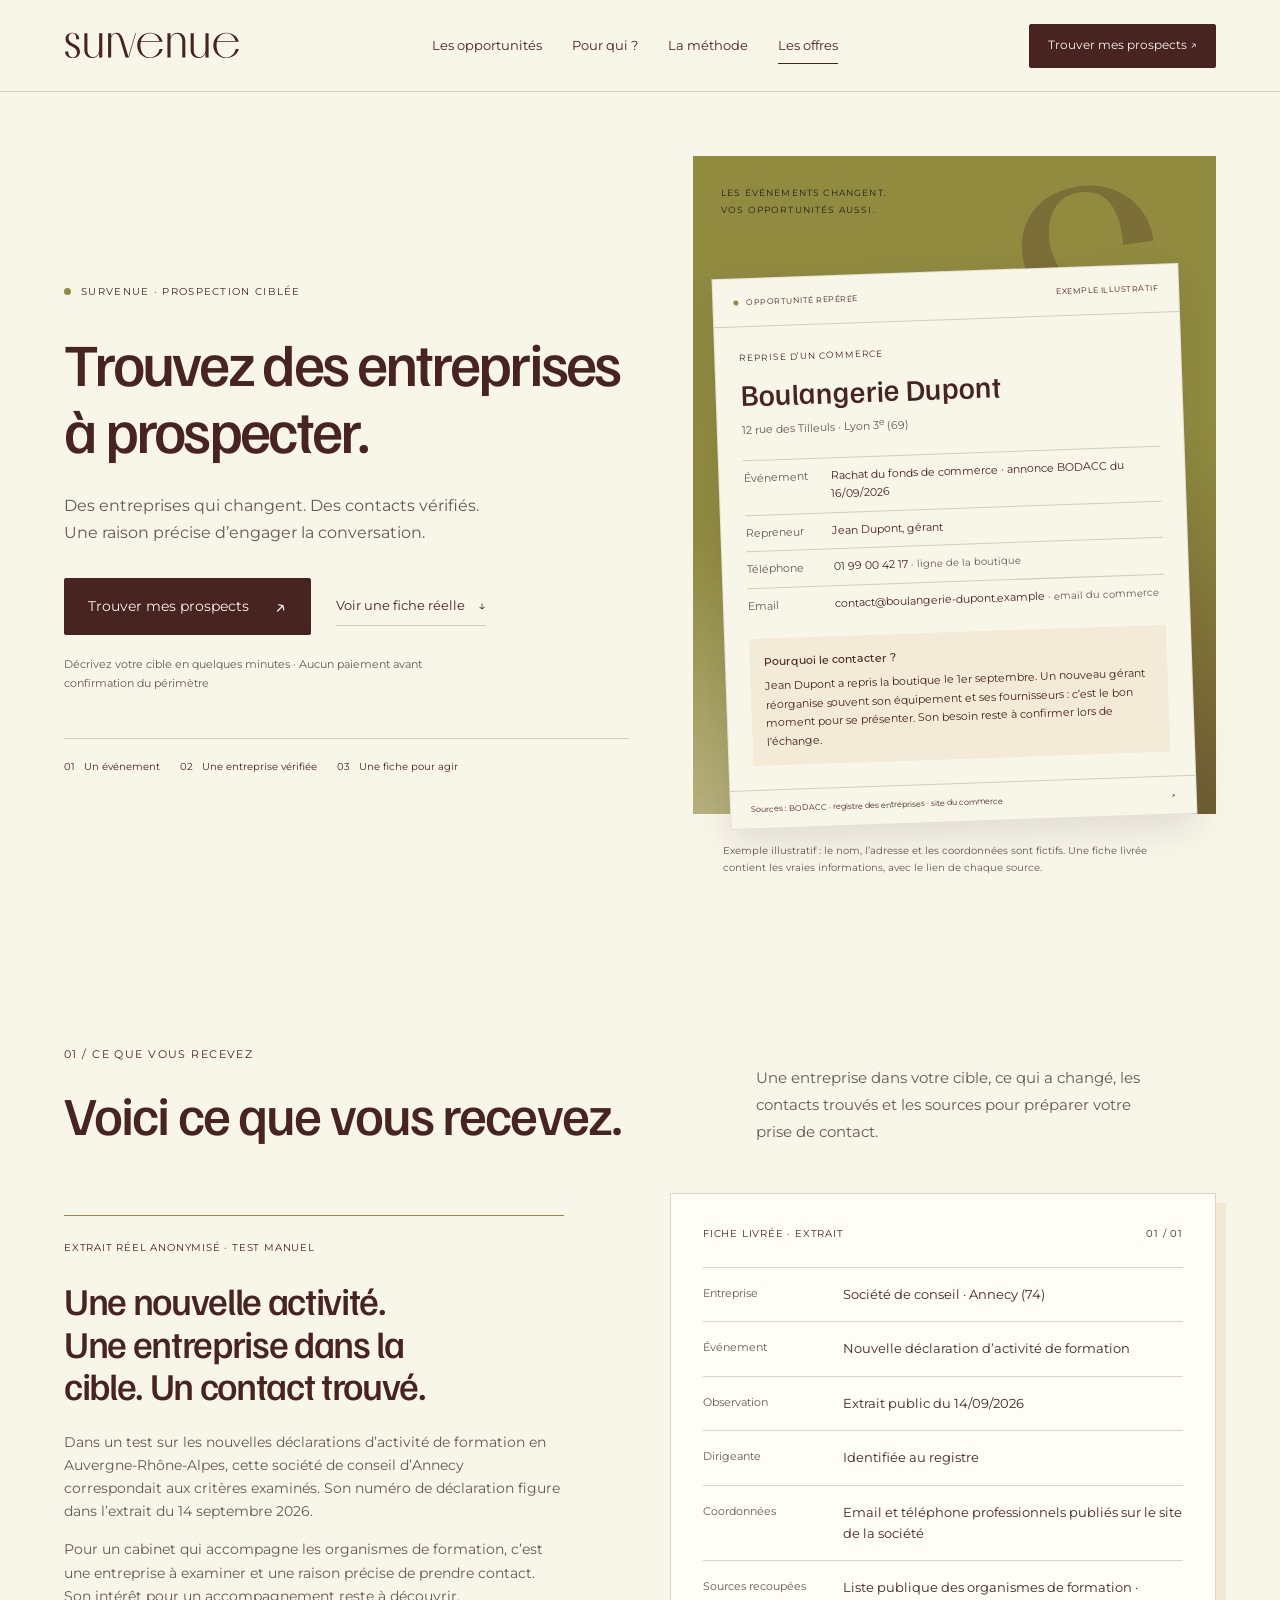
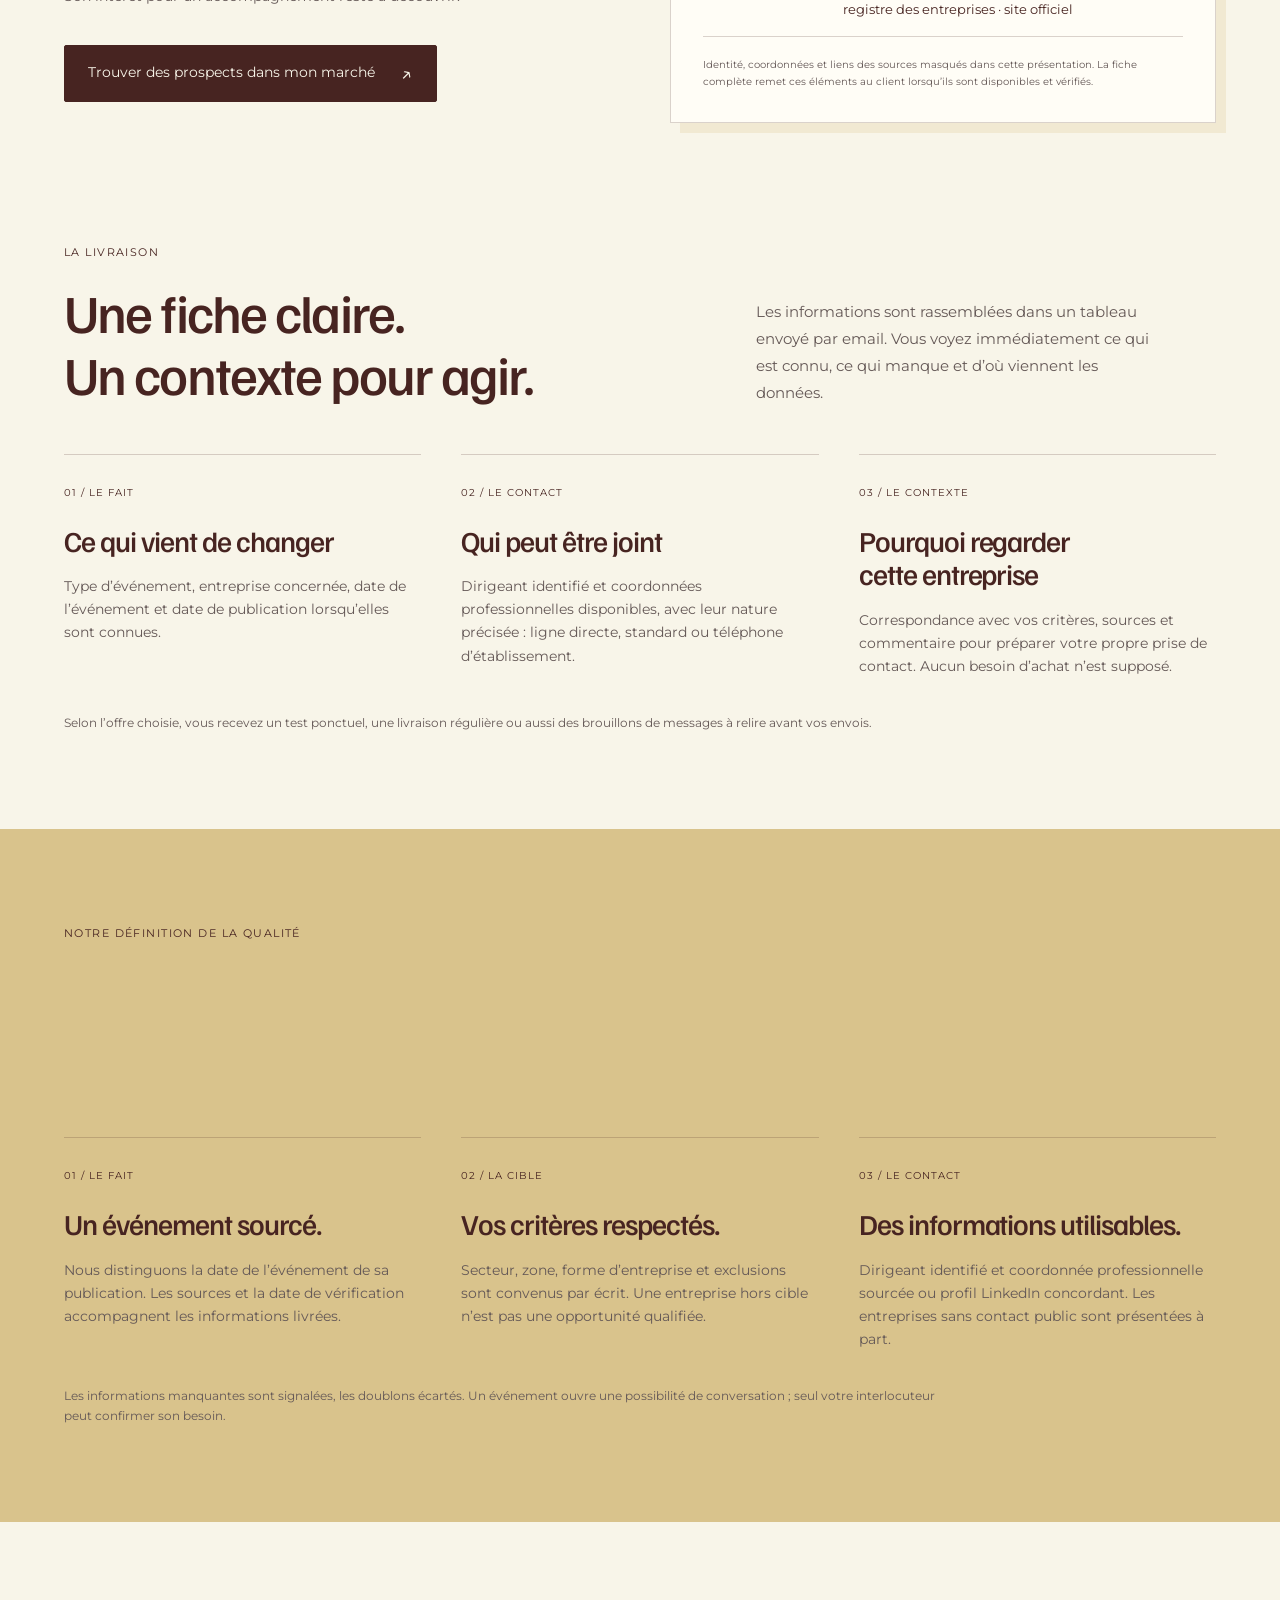
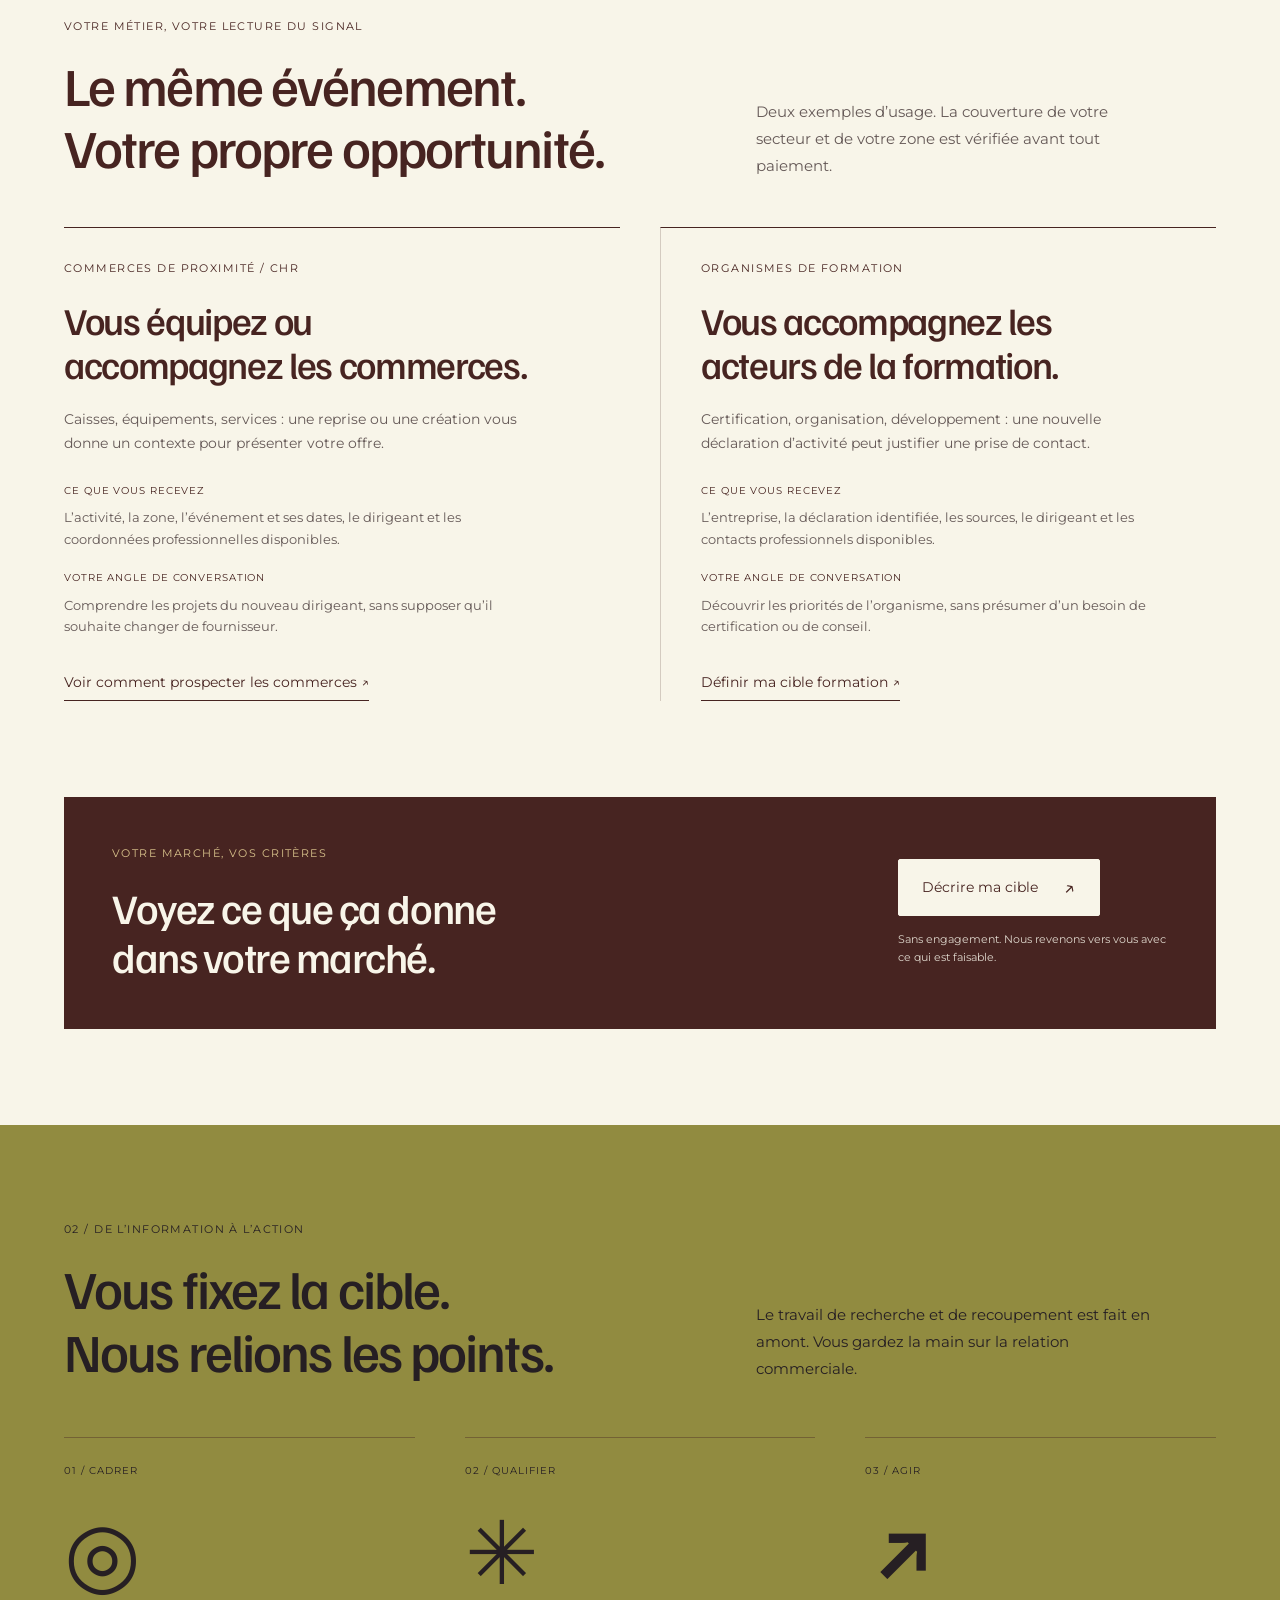
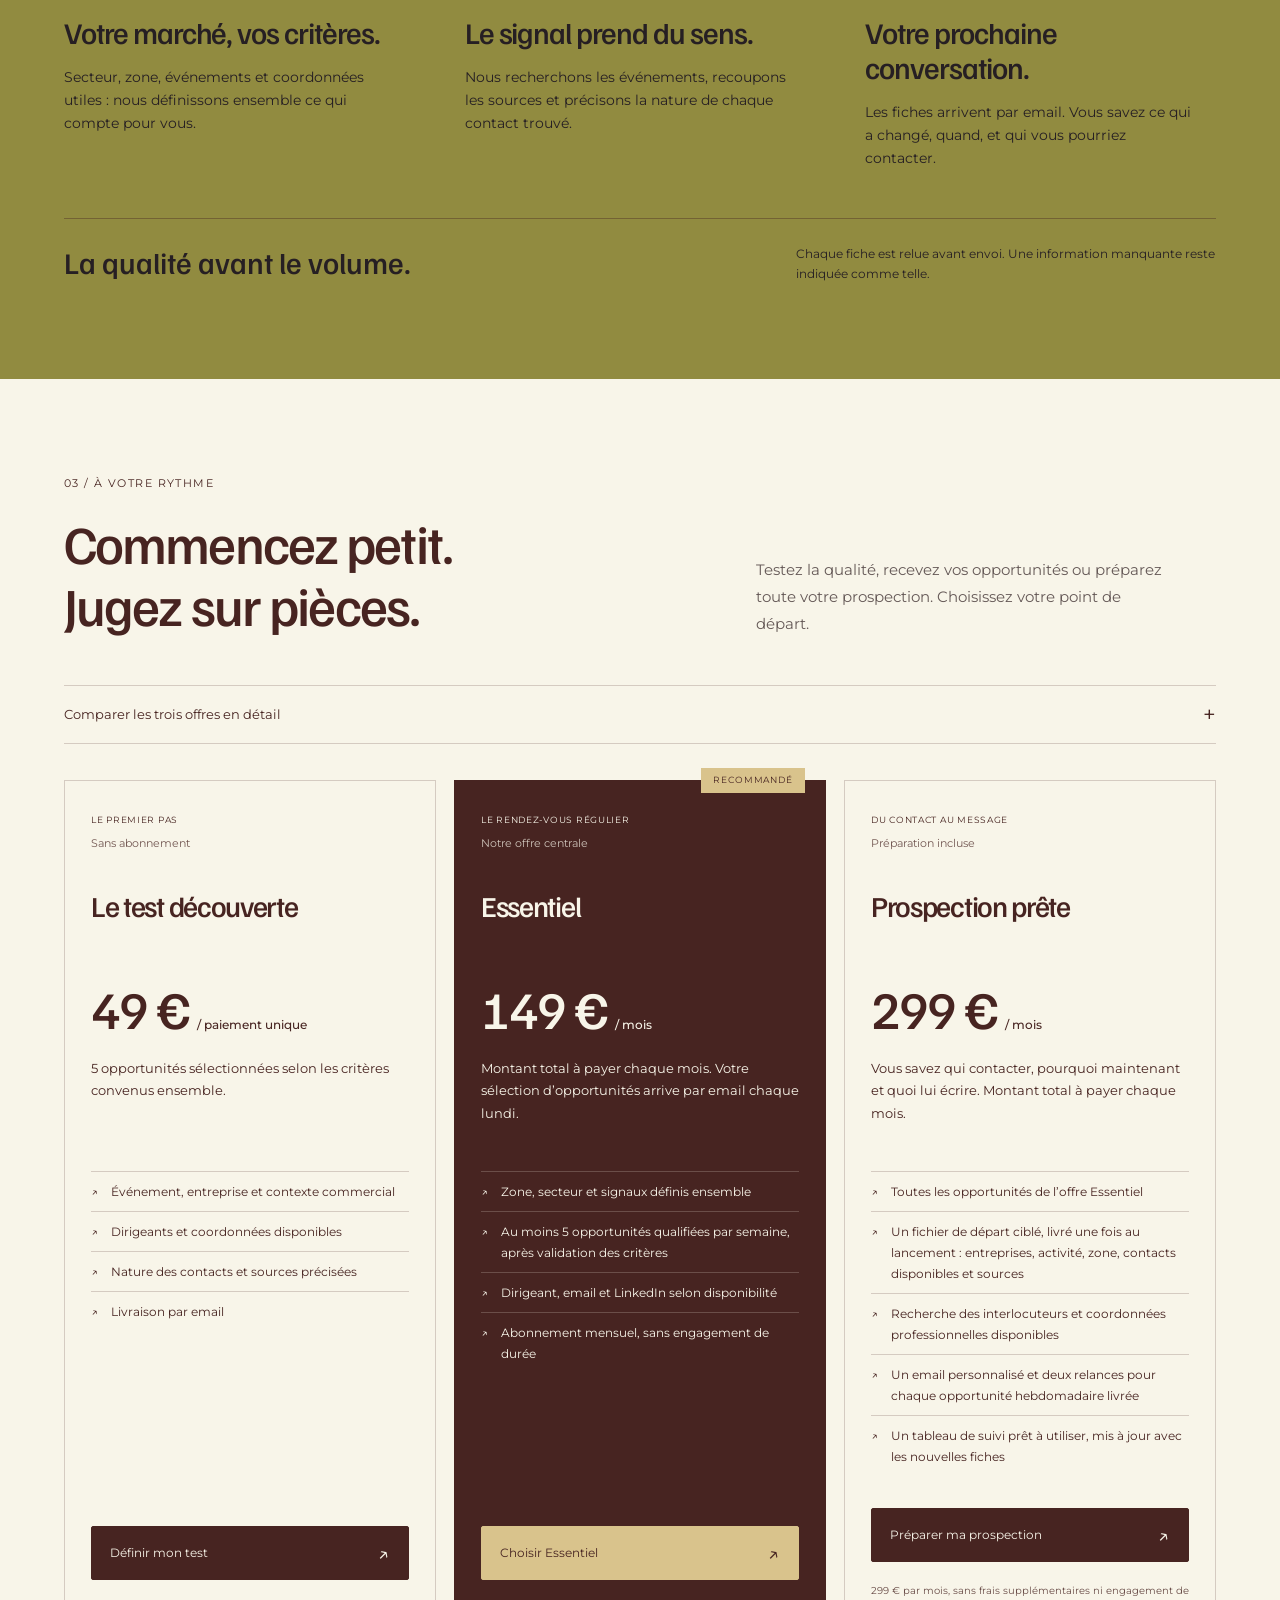
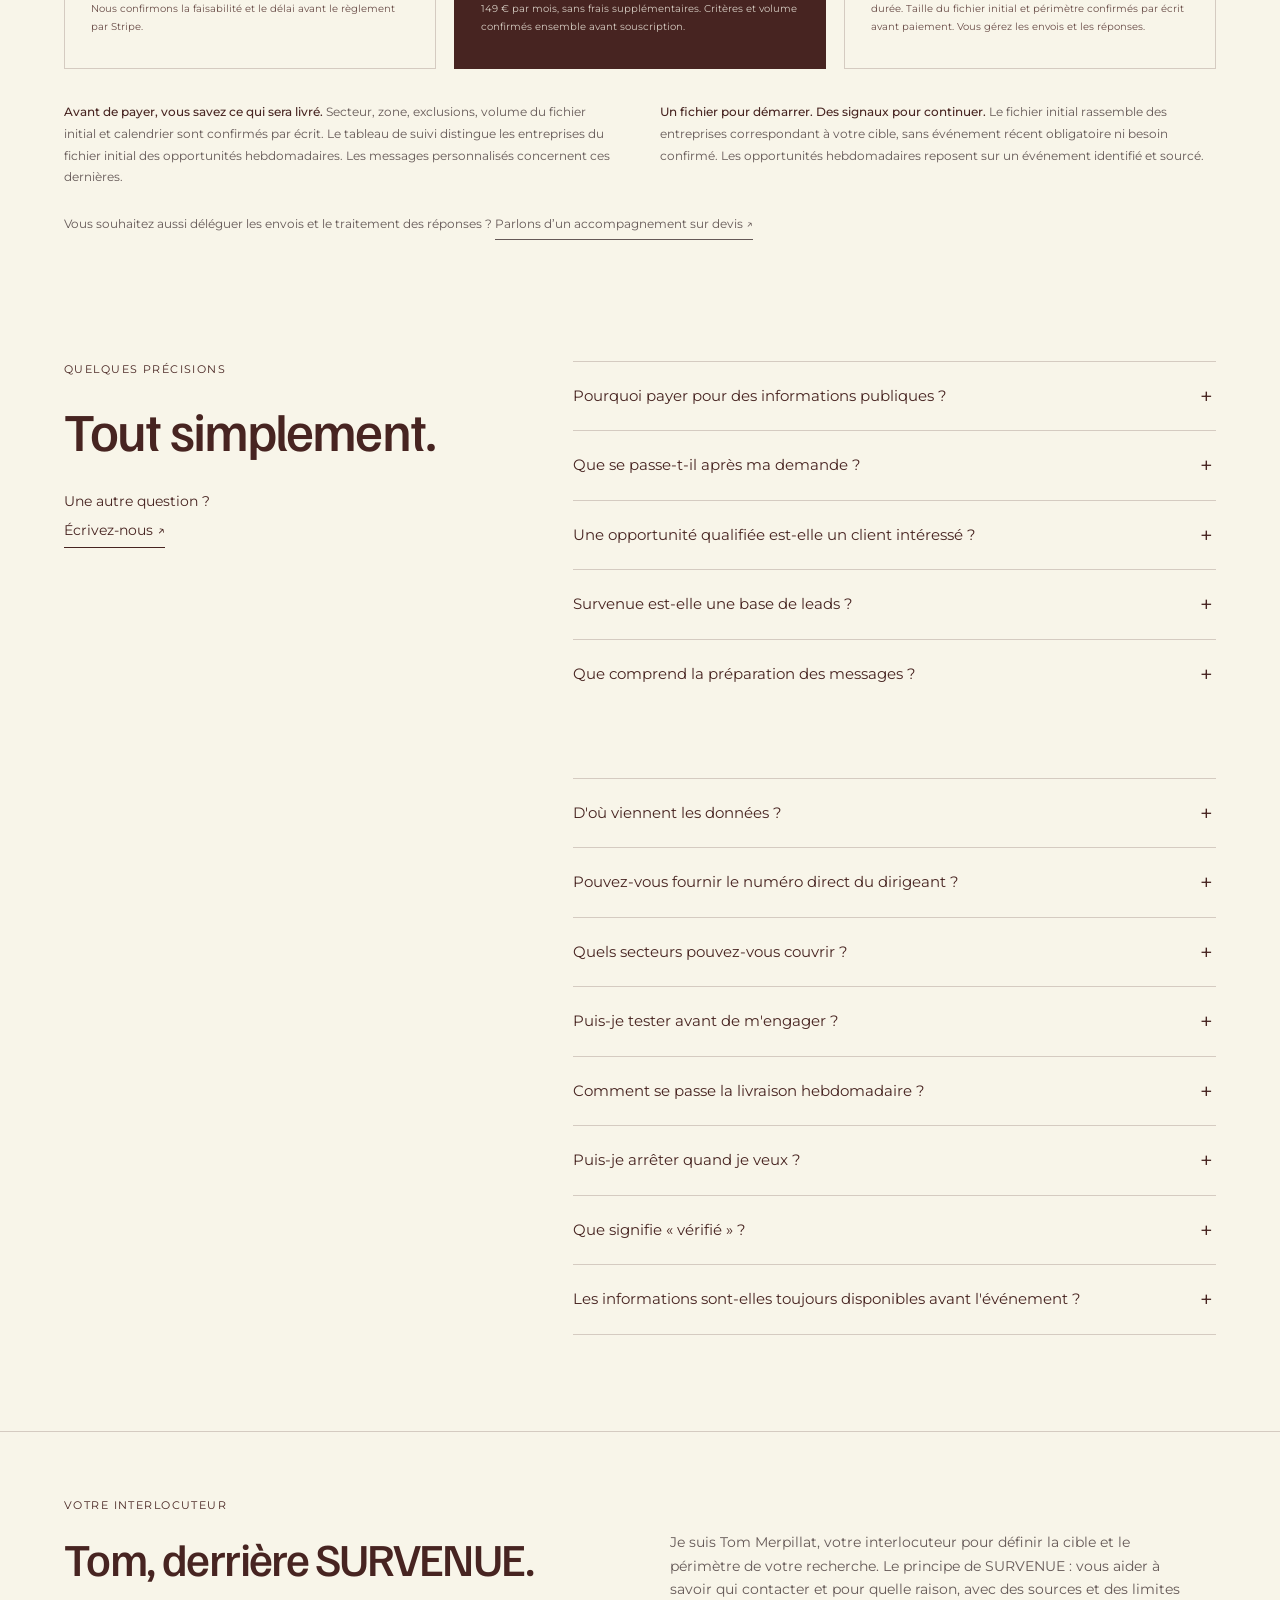
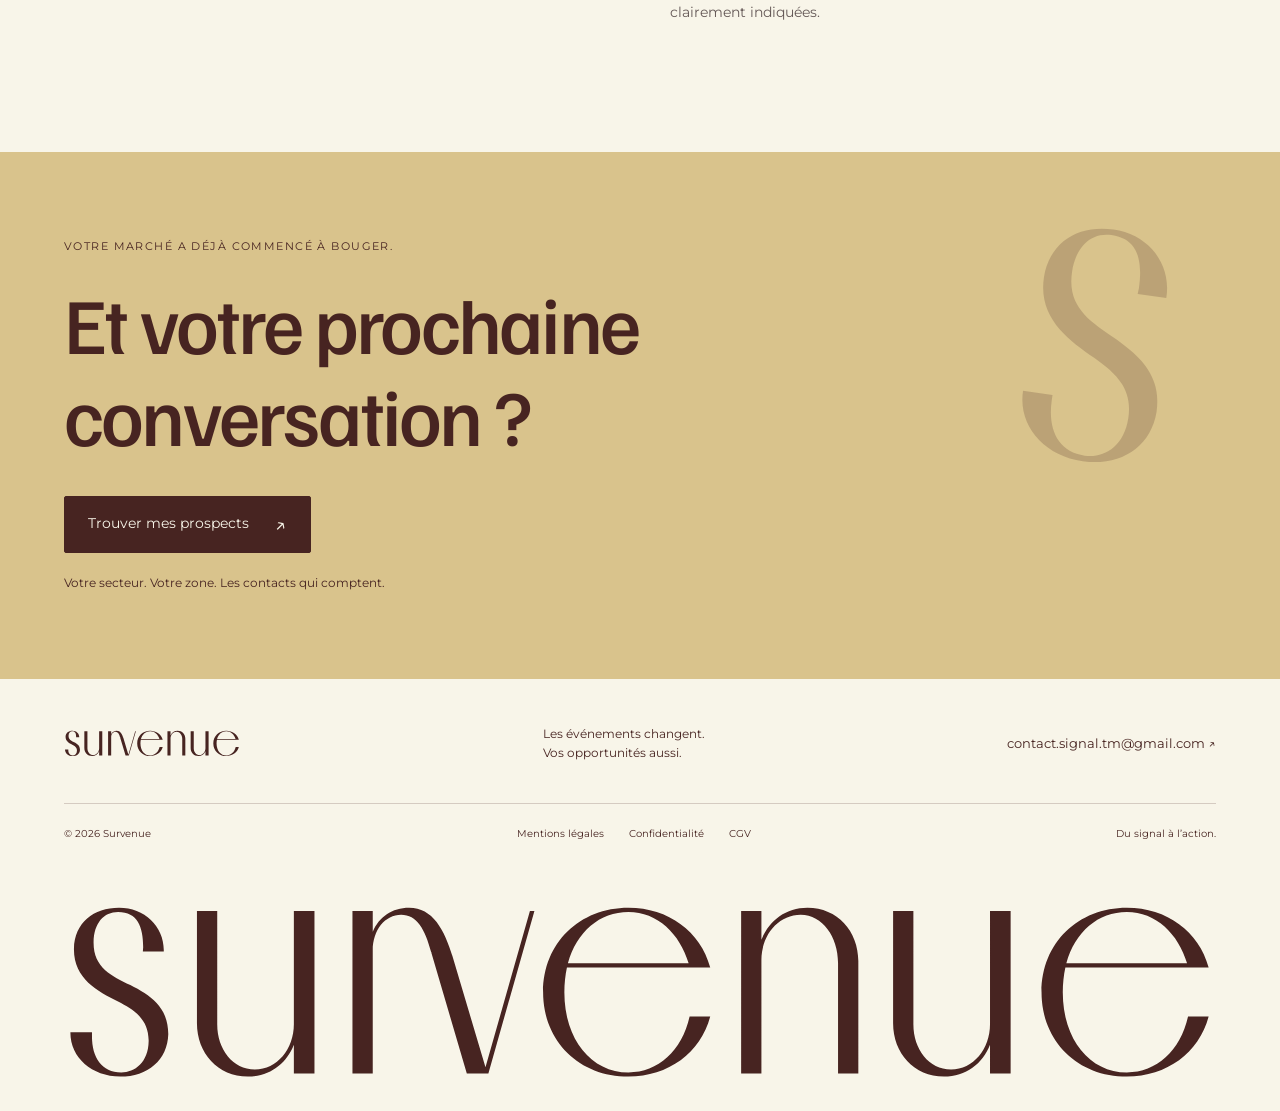
==== commit 8e058be9: "Use Familjen Grotesk and Montserrat from identity 1" ====
--- a/index.html
+++ b/index.html
@@ -22,8 +22,9 @@
   <meta name="twitter:card" content="summary_large_image">
   <meta name="theme-color" content="#F8F5E9">
   <link rel="icon" href="favicon.svg" type="image/svg+xml">
-  <link rel="preload" href="assets/fonts/Lora-Regular.ttf" as="font" type="font/ttf" crossorigin>
-  <link rel="stylesheet" href="identity-3.css?v=20261016">
+  <link rel="preload" href="assets/fonts/FamiljenGrotesk-Medium.ttf" as="font" type="font/ttf" crossorigin>
+  <link rel="preload" href="assets/fonts/Montserrat-Regular.ttf" as="font" type="font/ttf" crossorigin>
+  <link rel="stylesheet" href="identity-3.css?v=20261016-typo1">
 </head>
 <body class="redesign">
 <a class="skip" href="#hero">Aller au contenu</a>
--- a/identity-3.css
+++ b/identity-3.css
@@ -1,15 +1,15 @@
 /* SURVENUE — Identité 3. Palette et tracés issus des PDF de la graphiste. */
-@font-face{font-family:Lora;src:url('assets/fonts/Lora-Regular.ttf') format('truetype');font-weight:400;font-style:normal;font-display:swap}
-
-@font-face{font-family:'Yi Baiti Local';src:local('Microsoft Yi Baiti');font-weight:400;font-display:swap}
-
-:root{--ivory:#F8F5E9;--sand:#D9C38C;--olive:#918B40;--brown:#472421;--ink:#261F23;--muted:#655957;--line:rgba(71,36,33,.2);--display:'Lora',Georgia,serif;--font:'Yi Baiti Local','Helvetica Neue',Arial,sans-serif;--gutter:clamp(22px,5vw,80px);--ease:cubic-bezier(.2,.7,.2,1)}
+@font-face{font-family:'Familjen Grotesk';src:url('assets/fonts/FamiljenGrotesk-Medium.ttf') format('truetype');font-weight:500;font-style:normal;font-display:swap}
+@font-face{font-family:Montserrat;src:url('assets/fonts/Montserrat-Regular.ttf') format('truetype');font-weight:400;font-style:normal;font-display:swap}
+@font-face{font-family:Montserrat;src:url('assets/fonts/Montserrat-Medium.ttf') format('truetype');font-weight:500;font-style:normal;font-display:swap}
+@font-face{font-family:Montserrat;src:url('assets/fonts/Montserrat-Semibold.ttf') format('truetype');font-weight:600 900;font-style:normal;font-display:swap}
+:root{--ivory:#F8F5E9;--sand:#D9C38C;--olive:#918B40;--brown:#472421;--ink:#261F23;--muted:#655957;--line:rgba(71,36,33,.2);--display:'Familjen Grotesk',Arial,sans-serif;--font:'Montserrat','Helvetica Neue',Arial,sans-serif;--gutter:clamp(22px,5vw,80px);--ease:cubic-bezier(.2,.7,.2,1)}
 
 *{box-sizing:border-box}
 html{scroll-behavior:smooth;scroll-padding-top:110px;-webkit-text-size-adjust:100%}
 body{margin:0;background:var(--ivory);color:var(--brown);font-family:var(--font);font-size:16px;font-weight:400;line-height:1.65;-webkit-font-smoothing:antialiased}
 h1,h2,h3,p,dl,dd{margin:0}
-h1,h2,h3{font-family:var(--display);font-weight:400;line-height:1.08;letter-spacing:-.025em;text-wrap:balance}
+h1,h2,h3{font-family:var(--display);font-weight:500;line-height:1.08;letter-spacing:-.025em;text-wrap:balance}
 h1{font-size:clamp(48px,6vw,88px)}
 h2{font-size:clamp(38px,4.2vw,62px)}
 h3{font-size:32px}
@@ -526,7 +526,7 @@
 }
 
 
-/* Nouvelle police demandée : Lora, le logo vectoriel reste celui de la graphiste. */
+/* Typographies de la proposition 1 ; logo et palette de l’identité 3 conservés. */
 h1,h2,h3{letter-spacing:-.045em;line-height:1.16}
 .clarity-hero h1{font-size:clamp(48px,4.7vw,70px);line-height:1.12;letter-spacing:-.055em}
 .clarity-card__name{font-size:30px}
@@ -562,3 +562,10 @@
 
 /* Contraste du texte courant sur l’olive (au moins 4,5:1). */
 .method,.method .heading>p,.case-cta,.identity-art>span{color:var(--ink)}
+
+/* Espacement adapté aux caractères sans empattement de la proposition 1. */
+h1,h2,h3{letter-spacing:-.035em}
+.clarity-hero h1{letter-spacing:-.045em}
+.clarity-card__name,.method-foot>span,.offer .amount{font-weight:500}
+.clarity-card__top{flex-wrap:wrap}
+@media(min-width:851px) and (max-width:1100px){.new-nav nav{gap:14px;font-size:11px}.new-nav{gap:16px}}
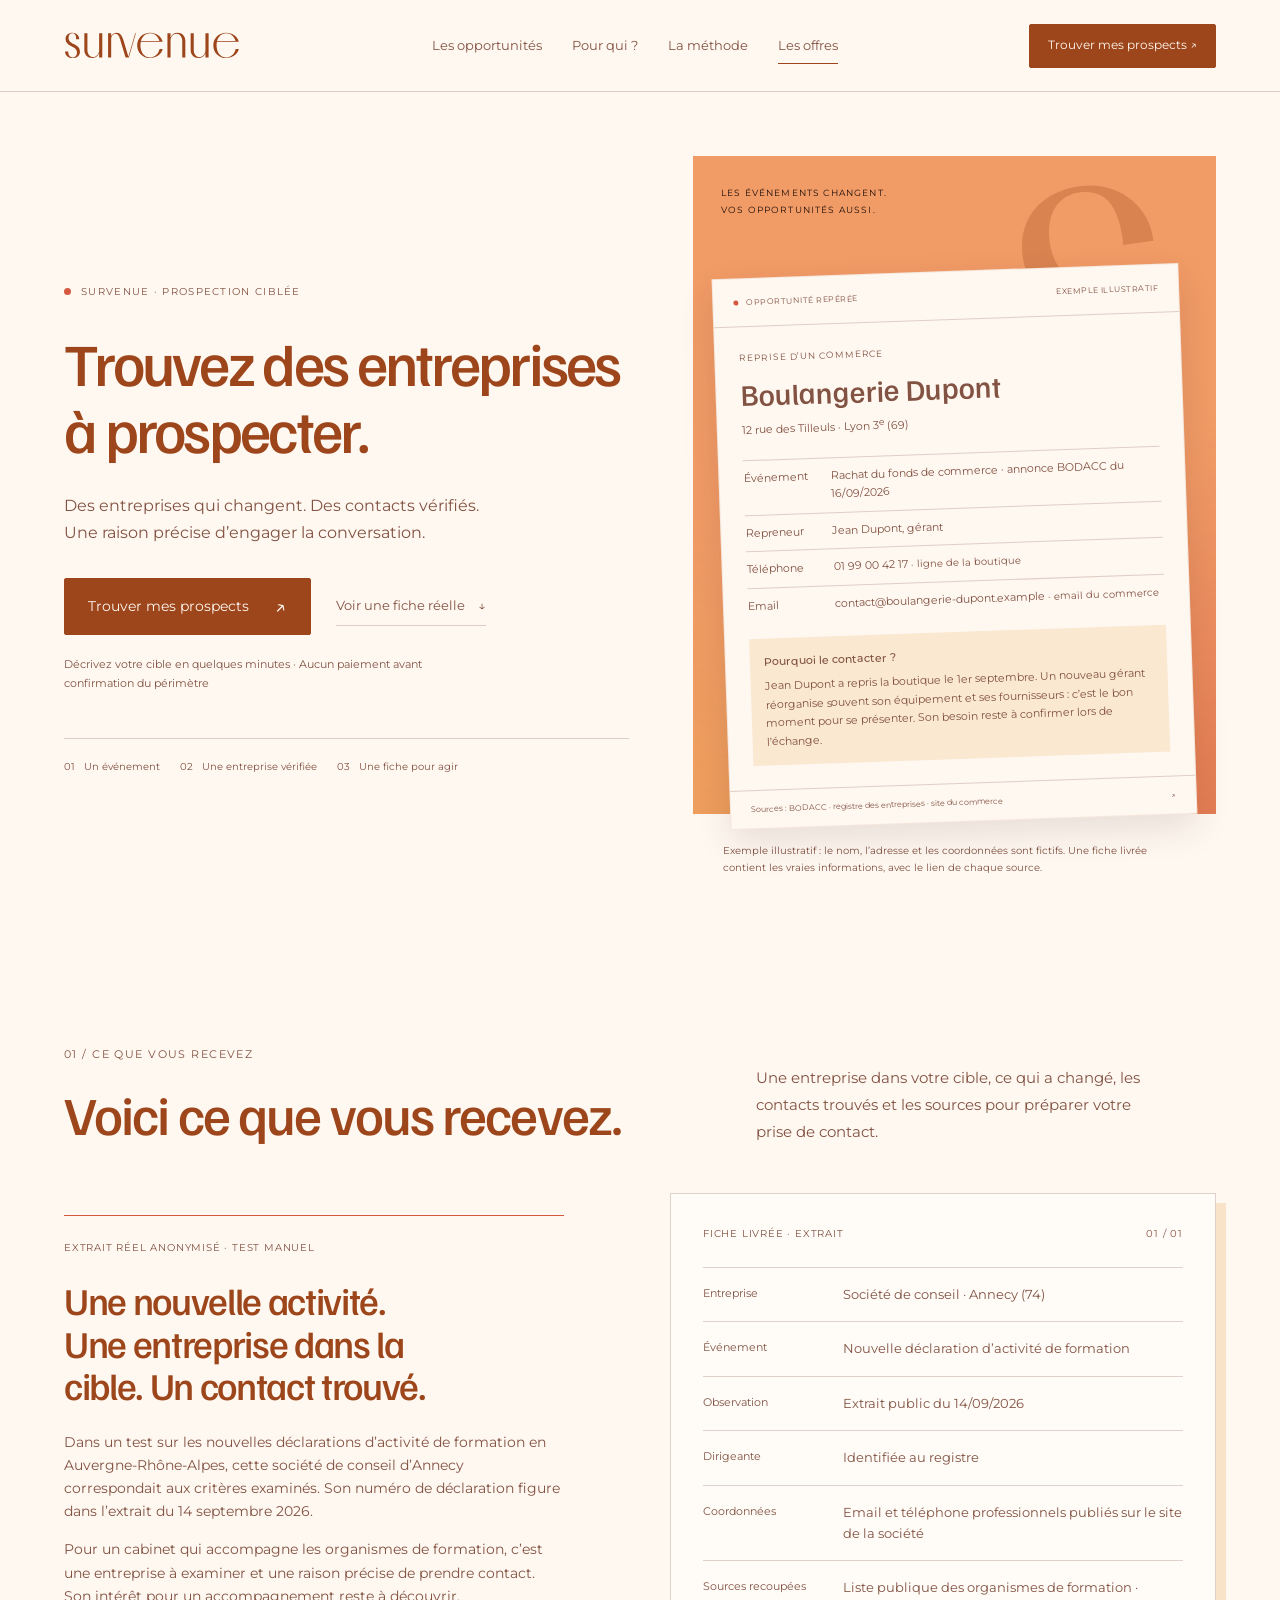
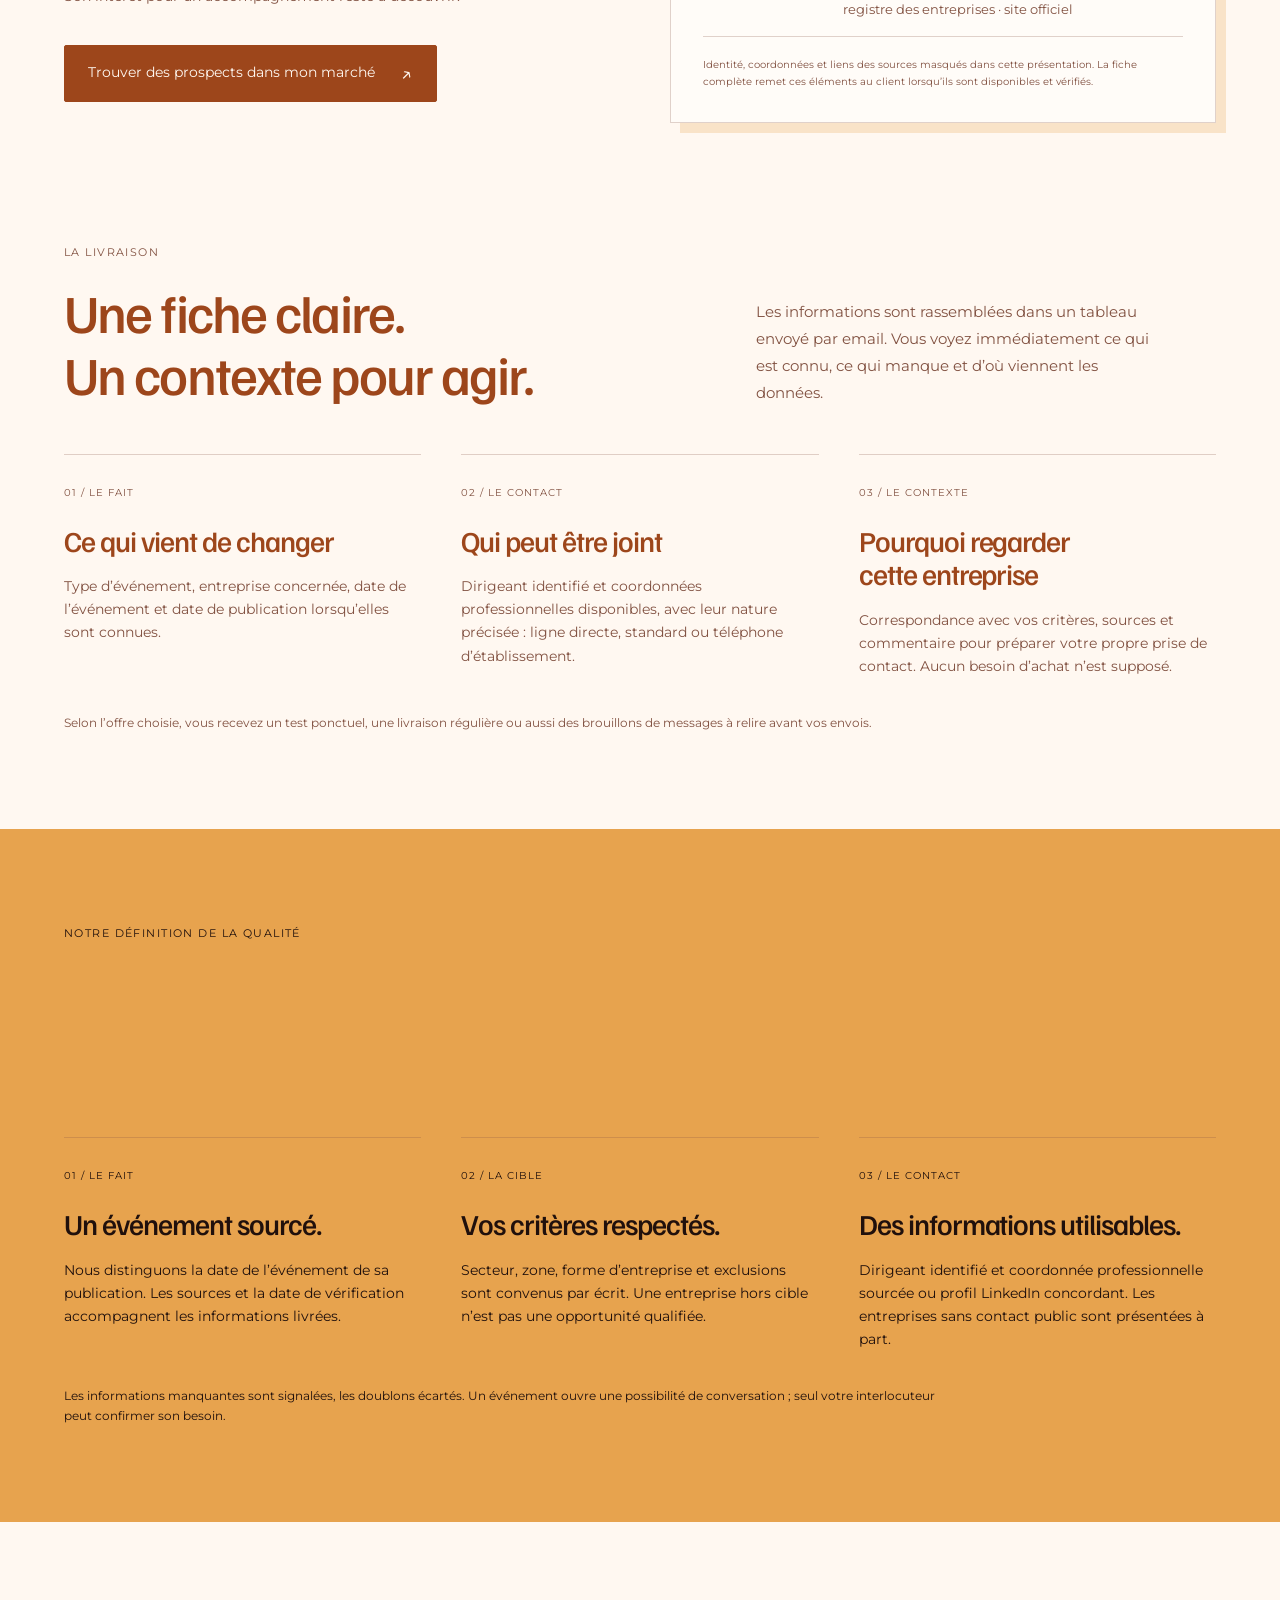
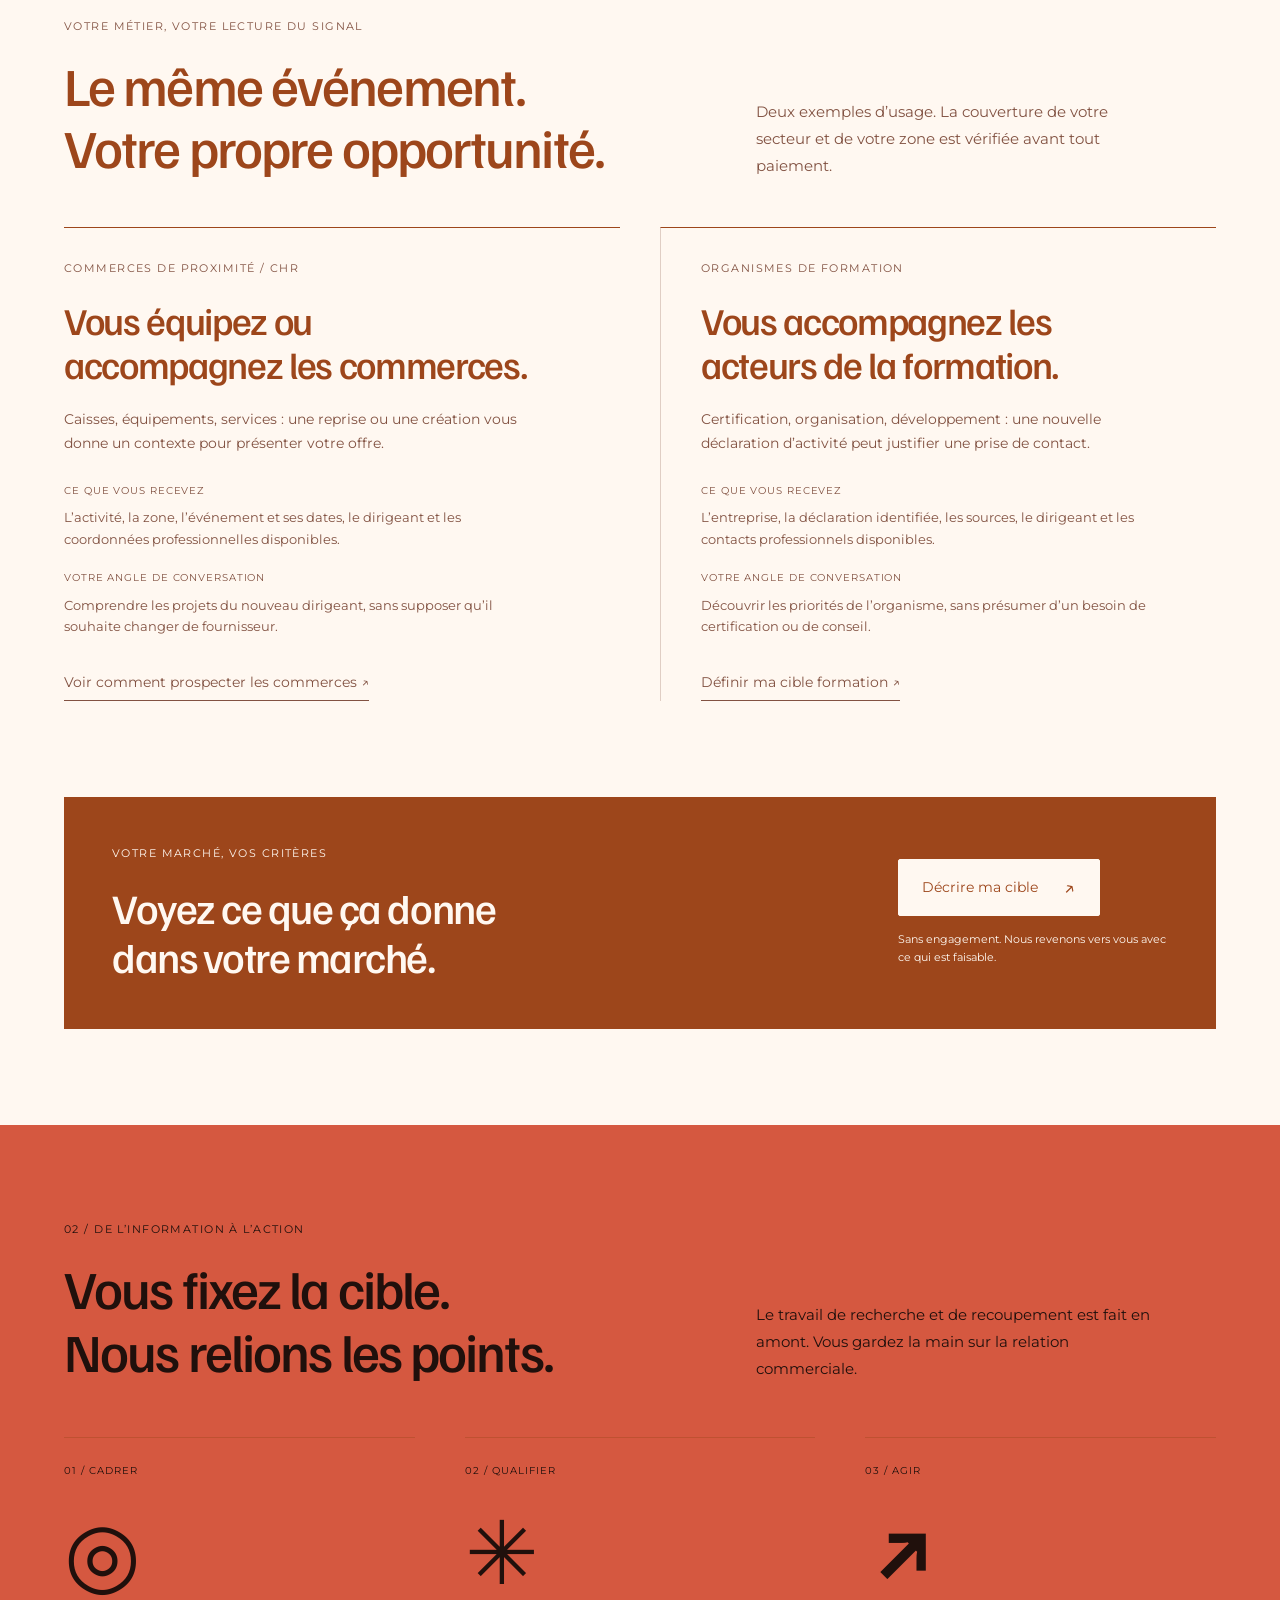
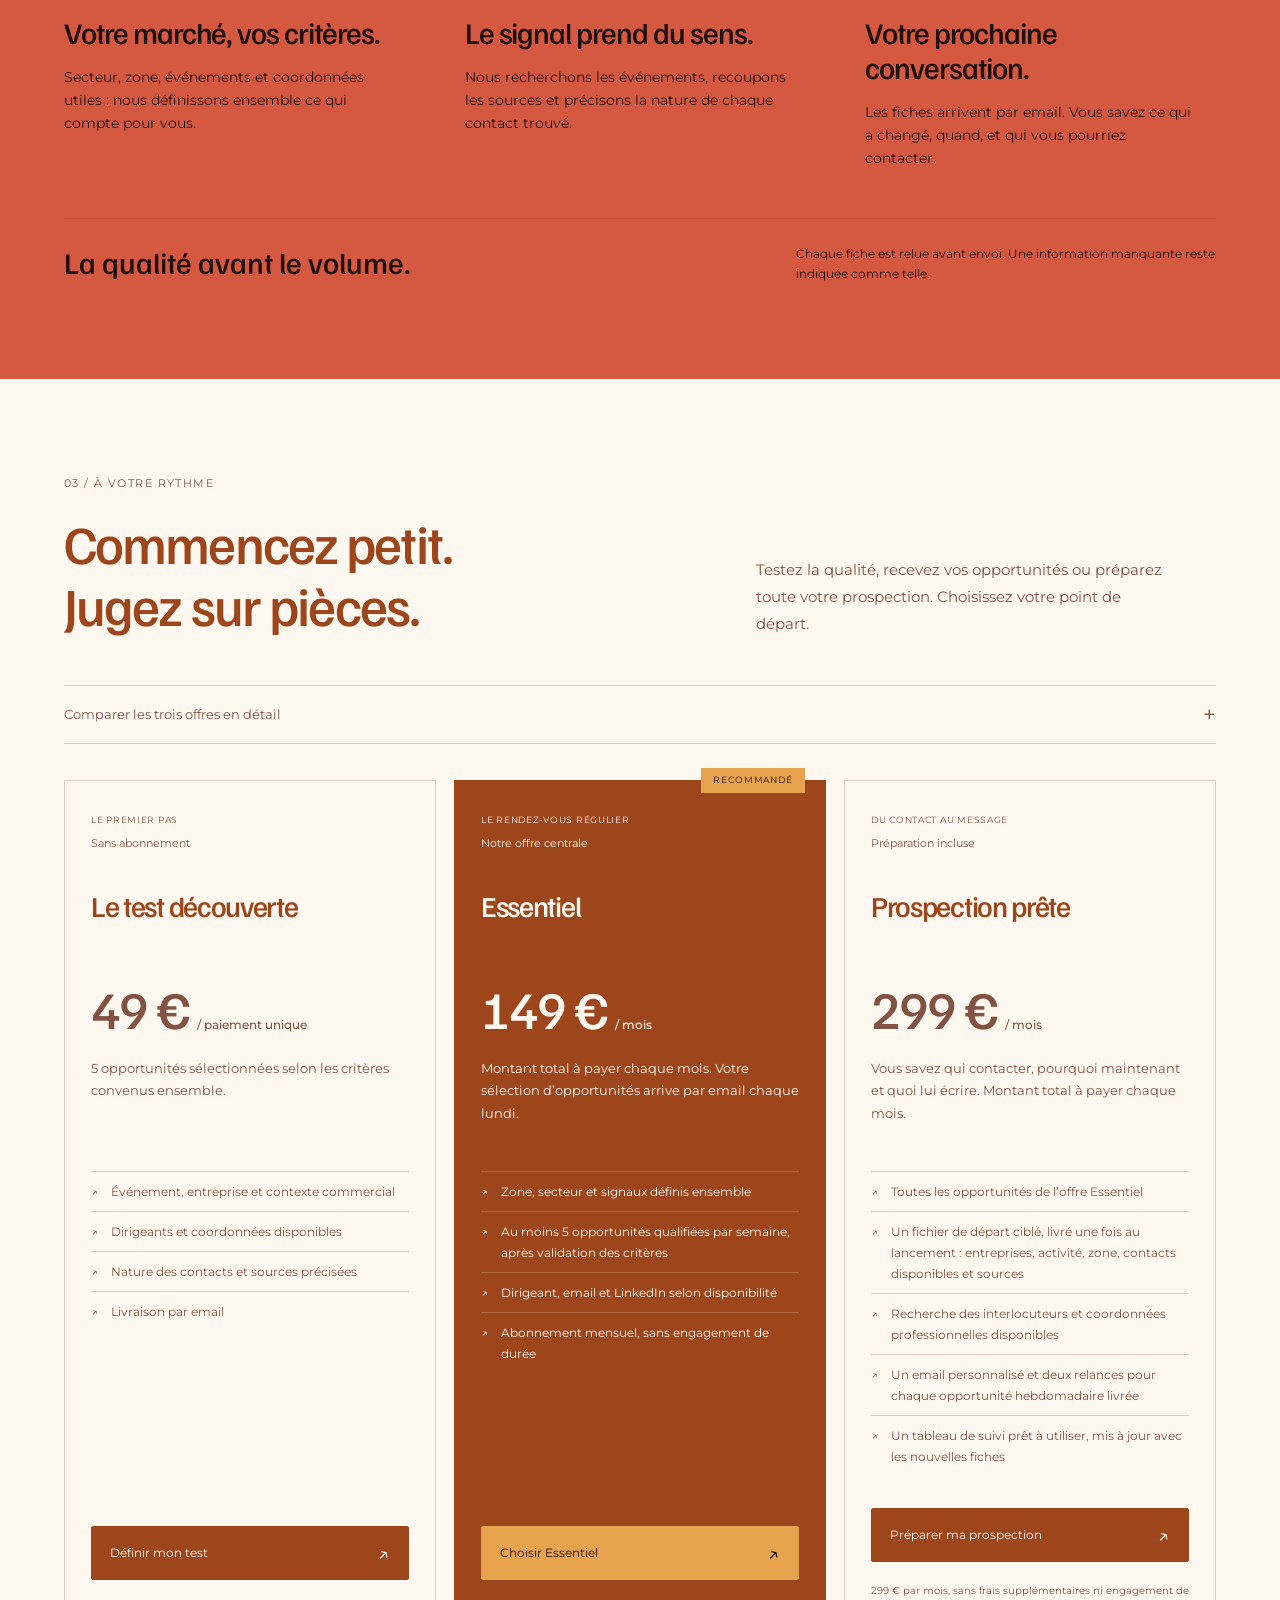
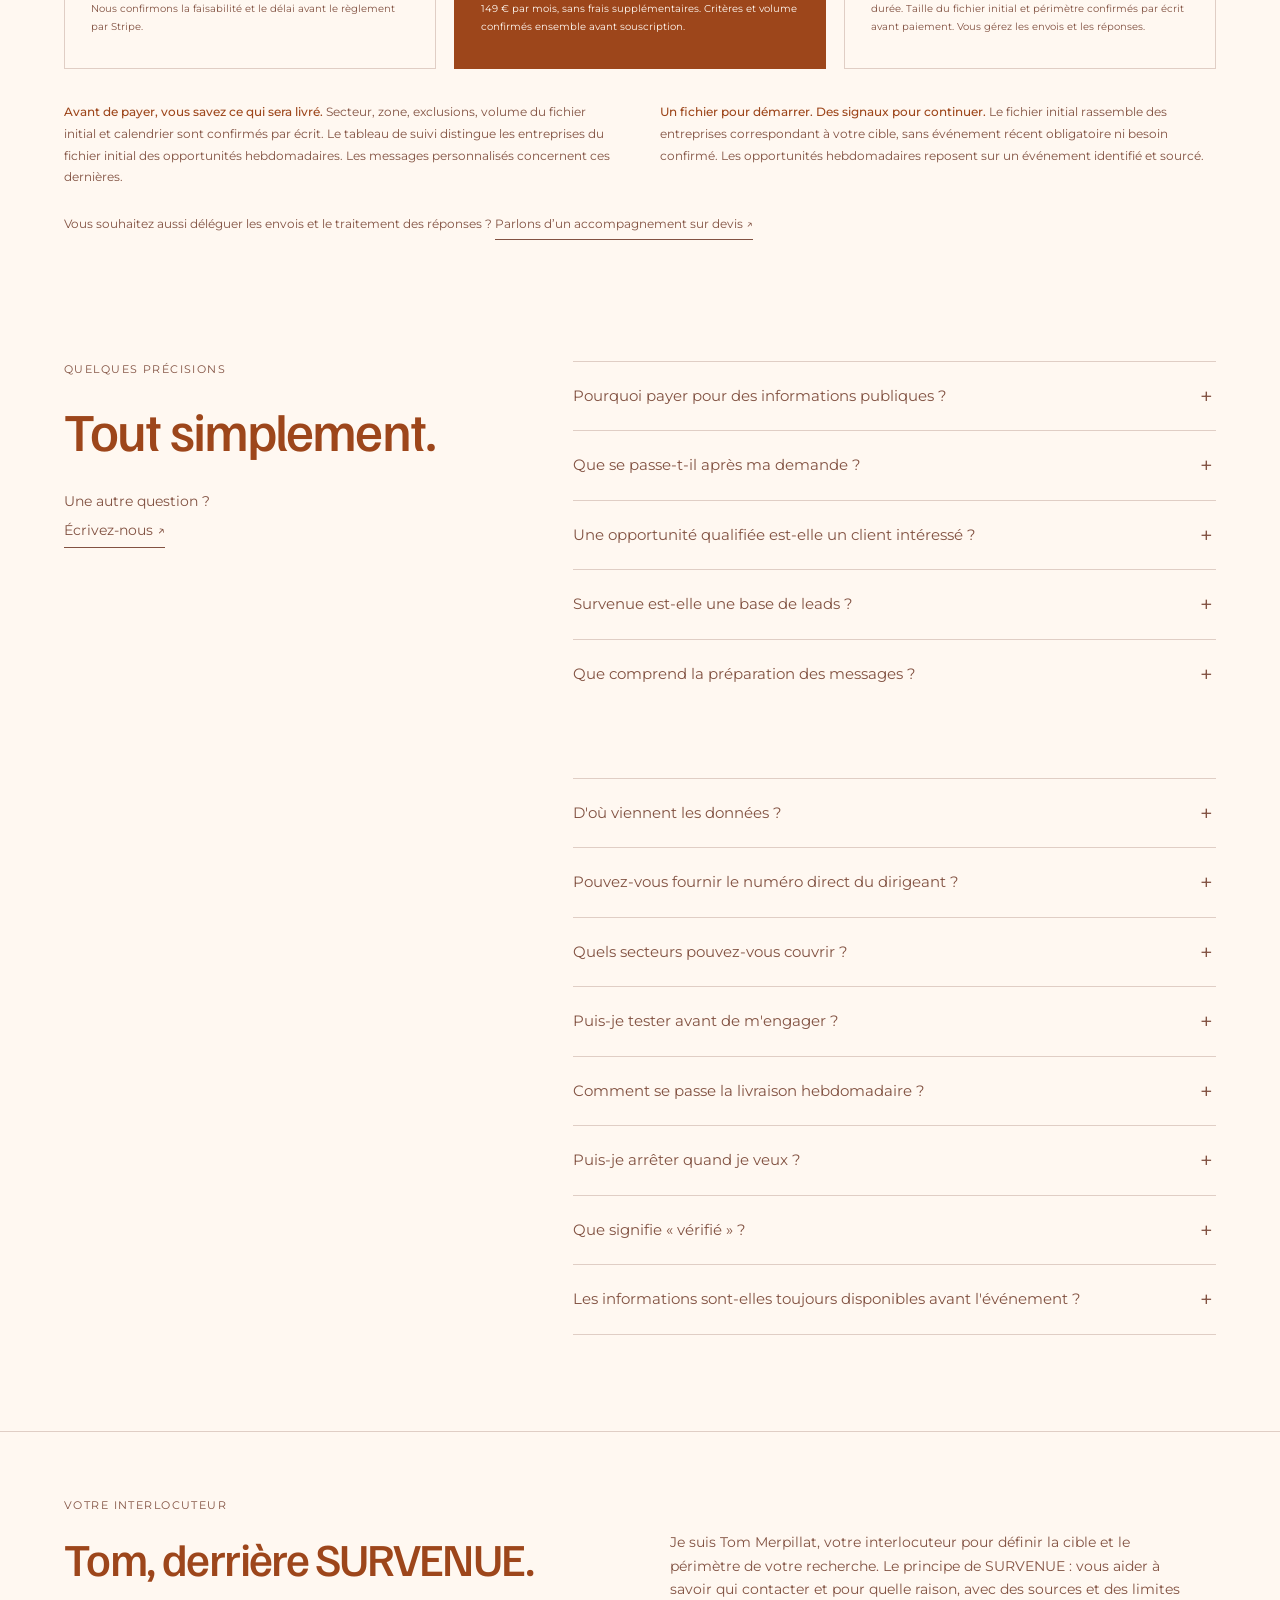
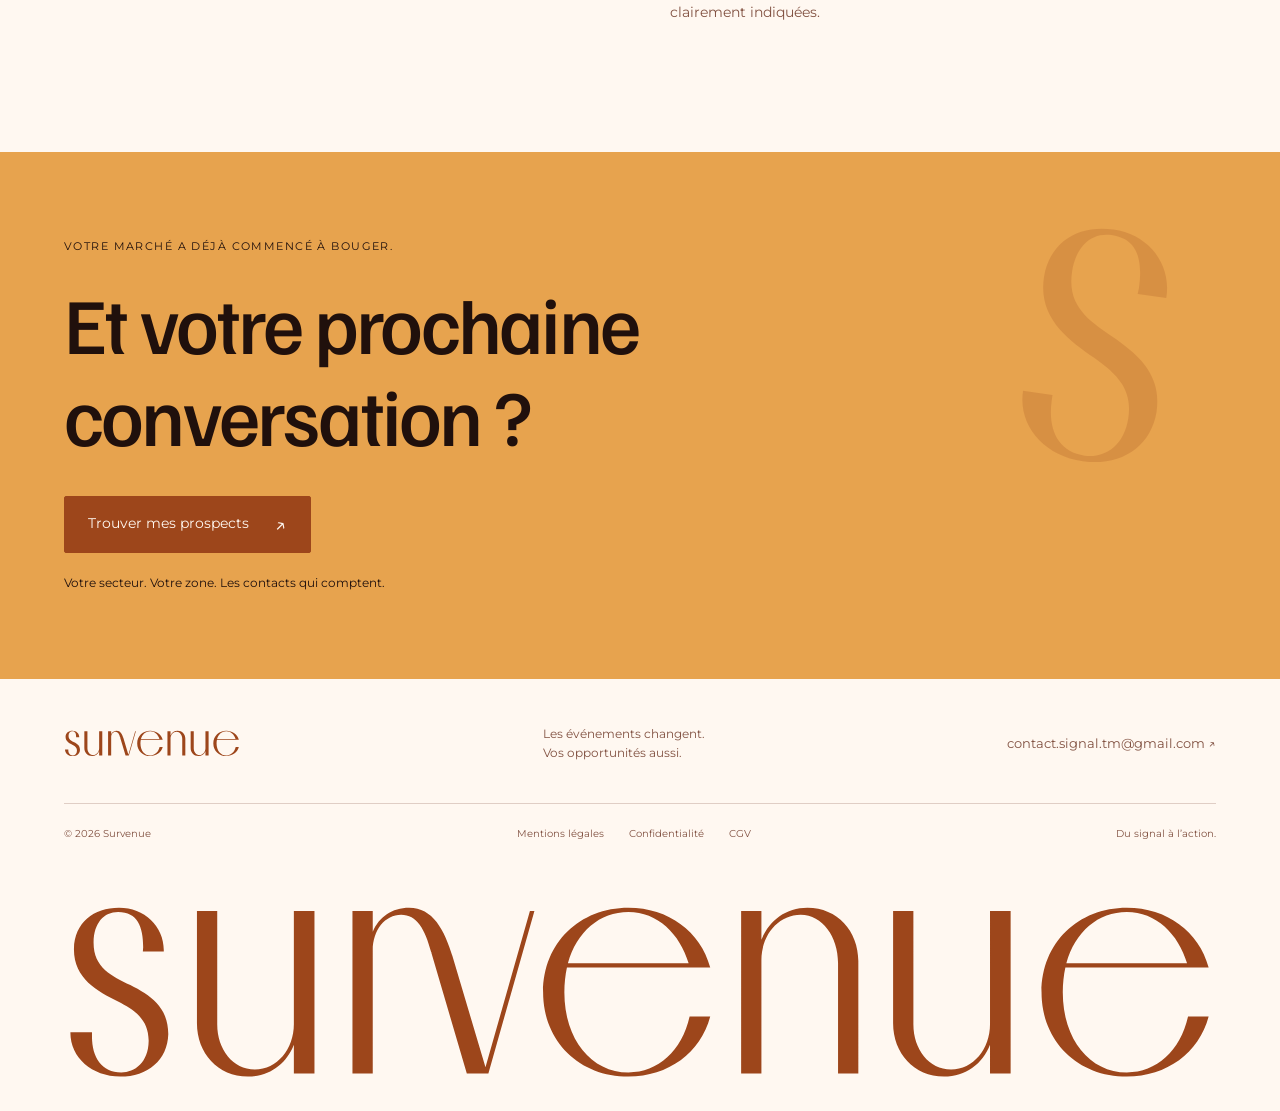
==== commit 6bedd0b7: "Apply identity 1 warm color palette across all pages" ====
--- a/index.html
+++ b/index.html
@@ -20,11 +20,11 @@
   <meta property="og:image:height" content="630">
   <meta property="og:image:alt" content="SURVENUE — Détectez les événements qui créent des opportunités commerciales">
   <meta name="twitter:card" content="summary_large_image">
-  <meta name="theme-color" content="#F8F5E9">
+  <meta name="theme-color" content="#FFF8F1">
   <link rel="icon" href="favicon.svg" type="image/svg+xml">
   <link rel="preload" href="assets/fonts/FamiljenGrotesk-Medium.ttf" as="font" type="font/ttf" crossorigin>
   <link rel="preload" href="assets/fonts/Montserrat-Regular.ttf" as="font" type="font/ttf" crossorigin>
-  <link rel="stylesheet" href="identity-3.css?v=20261016-typo1">
+  <link rel="stylesheet" href="identity-1.css?v=20261016-palette1">
 </head>
 <body class="redesign">
 <a class="skip" href="#hero">Aller au contenu</a>
--- a/identity-1.css
+++ b/identity-1.css
@@ -0,0 +1,583 @@
+/* SURVENUE — Identité 1. Typographies et palette fournies par la graphiste. */
+@font-face{font-family:'Familjen Grotesk';src:url('assets/fonts/FamiljenGrotesk-Medium.ttf') format('truetype');font-weight:500;font-style:normal;font-display:swap}
+@font-face{font-family:Montserrat;src:url('assets/fonts/Montserrat-Regular.ttf') format('truetype');font-weight:400;font-style:normal;font-display:swap}
+@font-face{font-family:Montserrat;src:url('assets/fonts/Montserrat-Medium.ttf') format('truetype');font-weight:500;font-style:normal;font-display:swap}
+@font-face{font-family:Montserrat;src:url('assets/fonts/Montserrat-Semibold.ttf') format('truetype');font-weight:600 900;font-style:normal;font-display:swap}
+:root{--cream:#FFF8F1;--gold:#E7A34E;--coral:#D55840;--peach:#F19B66;--cocoa:#825242;--rust:#9D461B;--ink:#20100C;--muted:#825242;--line:rgba(130,82,66,.25);--display:'Familjen Grotesk',Arial,sans-serif;--font:'Montserrat','Helvetica Neue',Arial,sans-serif;--gutter:clamp(22px,5vw,80px);--ease:cubic-bezier(.2,.7,.2,1)}
+
+*{box-sizing:border-box}
+html{scroll-behavior:smooth;scroll-padding-top:110px;-webkit-text-size-adjust:100%}
+body{margin:0;background:var(--cream);color:var(--cocoa);font-family:var(--font);font-size:16px;font-weight:400;line-height:1.65;-webkit-font-smoothing:antialiased}
+h1,h2,h3,p,dl,dd{margin:0}
+h1,h2,h3{color:var(--rust);font-family:var(--display);font-weight:500;line-height:1.08;letter-spacing:-.025em;text-wrap:balance}
+h1{font-size:clamp(48px,6vw,88px)}
+h2{font-size:clamp(38px,4.2vw,62px)}
+h3{font-size:32px}
+h1 em,h2 em,h3 em{font:inherit}
+p{color:inherit}
+a{color:inherit;text-decoration:none}
+button,input,select,textarea{font:inherit;color:inherit}
+button,summary{cursor:pointer}
+img,svg,video{display:block;max-width:100%;height:auto}
+button{border:0}
+ul,ol{margin:0;padding:0;list-style:none}
+::selection{background:var(--gold);color:var(--rust)}
+:focus-visible{outline:2px solid var(--rust);outline-offset:5px}
+[hidden]{display:none!important}
+.wrap,.container{max-width:1440px;margin-inline:auto;padding-inline:var(--gutter)}
+.skip{position:fixed;z-index:100;top:12px;left:16px;padding:12px 20px;background:var(--rust);color:var(--cream);transform:translateY(-180%)}
+.skip:focus{transform:none}
+.label,.clarity-eyebrow,.case-eyebrow,.form-overline{font-family:var(--font);font-size:11px;line-height:1.5;letter-spacing:.13em;text-transform:uppercase;margin-bottom:22px}
+.label:empty{display:none}
+.text-link,.case-text-link{display:inline-block;border-bottom:1px solid currentColor;padding-block:6px;line-height:1.6;font-size:14px}
+.text-link:hover,.case-text-link:hover{color:var(--ink)}
+
+/* Navigation and buttons */
+.new-nav,.intake-nav,.nav{height:92px;padding-inline:var(--gutter);display:flex;align-items:center;justify-content:space-between;gap:28px;background:var(--cream);border-bottom:1px solid var(--line)}
+.new-nav{position:sticky;top:0;z-index:40}
+.new-brand,.brand{display:block;flex-shrink:0}
+.new-brand img,.brand img{width:176px;height:auto}
+.new-nav nav{display:flex;gap:30px;font-size:13px}
+.new-nav nav a{padding-block:14px;position:relative}
+.new-nav nav a::after{content:'';position:absolute;left:0;bottom:6px;width:100%;height:1px;background:var(--rust);transform:scaleX(0);transform-origin:left;transition:transform .2s}
+.new-nav nav a:hover::after,.new-nav nav a.is-active::after{transform:scaleX(1)}
+.action,.btn{display:inline-flex;align-items:center;justify-content:space-between;gap:25px;padding:17px 23px;min-height:54px;background:var(--rust);color:var(--cream);border:1px solid var(--rust);border-radius:2px;font-size:14px;line-height:1.4;transition:background .2s,color .2s,transform .2s;text-align:left}
+.action:hover,.btn:hover{background:var(--ink);border-color:var(--ink);transform:translateY(-2px)}
+.action:focus-visible,.btn:focus-visible{outline-color:var(--coral)}
+.action span{font-size:21px;line-height:1}
+.nav-action{padding:12px 18px;min-height:44px;font-size:12px;gap:12px}
+.menu{display:none;background:transparent;font-size:14px;padding:12px 0 12px 14px;min-height:44px}
+.sv-progress{position:absolute;left:0;bottom:-1px;width:100%;height:2px;background:var(--coral);transform:scaleX(var(--sv-progress,0));transform-origin:left}
+.new-nav.is-scrolled{box-shadow:0 4px 20px #20100c06}
+
+/* Opening: warm terracotta palette with a peach and gold document backdrop. */
+.clarity-hero{position:relative;padding:64px 0 48px;overflow:hidden}
+.clarity-hero__inner{display:grid;grid-template-columns:1.08fr 1fr;gap:clamp(35px,5vw,88px);align-items:center}
+.clarity-hero__copy{padding-block:30px}
+.clarity-eyebrow{display:flex;align-items:center;gap:10px;margin-bottom:30px;font-size:10px}
+.clarity-dot{width:7px;height:7px;background:var(--coral);border-radius:50%;flex-shrink:0}
+.clarity-hero h1{font-size:clamp(54px,5.9vw,88px);line-height:1.02;letter-spacing:-.038em;max-width:660px}
+.clarity-hero h1 em{color:var(--rust)}
+.identity-intro{max-width:440px;font-size:16px;line-height:1.7;margin-top:28px;color:var(--muted)}
+.clarity-hero__actions{display:flex;align-items:center;gap:25px;margin-top:32px;flex-wrap:wrap}
+.clarity-secondary{font-size:13px;border-bottom:1px solid var(--line);padding-block:8px}
+.clarity-secondary span{margin-left:10px}
+.clarity-hero__note{font-size:11px;line-height:1.7;max-width:400px;margin-top:20px;color:var(--muted)}
+.clarity-hero__steps{display:flex;gap:20px;margin-top:46px;padding-top:20px;border-top:1px solid var(--line);font-size:10px;line-height:1.5}
+.clarity-hero__steps span{display:flex;gap:9px;align-items:baseline}
+.clarity-hero__steps strong{font-weight:400}
+.clarity-hero__visual{position:relative;padding:115px 28px 26px;min-width:0;isolation:isolate}
+.identity-art{position:absolute;inset:0 0 88px;background:var(--peach);z-index:-1;overflow:hidden}
+.identity-art::before{content:'';position:absolute;inset:28% -50% -50% -30%;background:radial-gradient(ellipse at 15% 100%,var(--gold) 0,transparent 53%),radial-gradient(ellipse at 85% 90%,var(--coral) 0,transparent 61%);filter:blur(30px);opacity:.8}
+.identity-art img{position:absolute;width:170px;right:33px;top:22px;opacity:.28;transform:rotate(-8deg)}
+.identity-art>span{position:absolute;left:28px;top:28px;z-index:1;font-size:9px;line-height:1.9;letter-spacing:.13em}
+.clarity-card{position:relative;background:var(--cream);box-shadow:0 14px 36px #20100c1c;transform:rotate(-2deg);border:1px solid #9D461B18}
+.clarity-card__top{display:flex;justify-content:space-between;gap:10px;padding:17px 20px;border-bottom:1px solid var(--line);font-size:8px;line-height:1.6;letter-spacing:.06em}
+.clarity-card__top>span:first-child{display:flex;align-items:center;gap:8px}
+.clarity-card__top i{width:5px;height:5px;background:var(--coral);border-radius:50%}
+.clarity-card__body{padding:24px}
+.clarity-card__label{font-size:9px;letter-spacing:.1em;margin-bottom:12px}
+.clarity-card__name{font-family:var(--display);font-size:35px;line-height:1.1;margin-bottom:7px}
+.clarity-card__company{font-size:11px;color:var(--muted);margin-bottom:22px}
+.clarity-card dl>div{display:grid;grid-template-columns:75px 1fr;gap:12px;padding:9px 0;border-top:1px solid var(--line);font-size:11px;line-height:1.6}
+.clarity-card dt{color:var(--muted)}
+.clarity-card dd{overflow-wrap:anywhere}
+.clarity-card dd small{font-size:10px;color:var(--muted)}
+.clarity-card__context{font-size:11px;line-height:1.7;background:#E7A34E33;margin-top:15px;padding:14px}
+.clarity-card__context strong{font-weight:500;display:block;margin-bottom:5px}
+.clarity-card__footer{border-top:1px solid var(--line);padding:12px 20px;display:flex;justify-content:space-between;gap:10px;font-size:8px;line-height:1.7}
+.clarity-hero__caption{font-size:10px;line-height:1.7;margin:20px 2px 0;color:var(--muted)}
+.sv-scan,.clarity-hero__grain{display:none}
+
+/* Section rhythm and evidence */
+.new-section,.delivery,.qualification,.case-section{padding-block:96px}
+.heading{display:grid;grid-template-columns:1.35fr 1fr;gap:70px;align-items:end;margin-bottom:48px}
+.heading>p{max-width:410px;font-size:15px;color:var(--muted);line-height:1.8}
+.heading h2{max-width:750px}
+.heading .label{margin-bottom:20px}
+.real-example{display:grid;grid-template-columns:1fr 1fr;gap:60px;align-items:center}
+.real-example__intro{max-width:500px}
+.real-example__eyebrow{font-size:10px;letter-spacing:.08em;border-top:1px solid var(--coral);padding-top:24px;margin-bottom:23px}
+.real-example__intro h3{font-size:38px;line-height:1.12;margin-bottom:24px}
+.real-example__intro>p:not(.real-example__eyebrow){font-size:14px;margin-block:15px;color:var(--muted)}
+.real-example__intro .action{margin-top:22px}
+.real-example__sheet{padding:32px;background:#FFFCF8;border:1px solid var(--line);box-shadow:10px 10px 0 #E7A34E40}
+.real-example__sheet-head{display:flex;justify-content:space-between;font-size:10px;letter-spacing:.08em;padding-bottom:24px}
+.real-example__sheet dl>div,.case-sheet dl>div{display:grid;grid-template-columns:120px 1fr;gap:20px;padding:16px 0;border-top:1px solid var(--line);font-size:13px}
+.real-example__sheet dt,.case-sheet dt{font-size:11px;color:var(--muted)}
+.real-example__sheet>p{font-size:10px;color:var(--muted);border-top:1px solid var(--line);padding-top:20px}
+.delivery{padding-top:25px}
+.delivery-summary,.quality-grid,.steps,.case-columns{display:grid;grid-template-columns:repeat(3,minmax(0,1fr));gap:40px}
+.delivery-summary article,.quality-grid article{padding-top:23px;border-top:1px solid var(--line)}
+.delivery-summary article>span,.quality-grid article>span,.steps article>span{font-size:10px;letter-spacing:.1em}
+.delivery-summary h3,.quality-grid h3{font-size:29px;line-height:1.15;margin:20px 0 18px}
+.delivery-summary p,.quality-grid p{font-size:14px;color:var(--muted)}
+.delivery-summary__note,.quality-note{max-width:900px;font-size:12px;color:var(--muted);margin-top:35px}
+.qualification{background:var(--gold);max-width:none}
+.qualification>h2{max-width:800px}
+.quality-grid{margin-top:48px}
+.qualification .label{margin-bottom:23px}
+.audience-grid{display:grid;grid-template-columns:1fr 1fr;gap:40px}
+.audience-grid article{border-top:1px solid var(--rust);padding:32px 0 0}
+.audience-grid article+article{padding-left:40px;border-left:1px solid var(--line)}
+.audience-grid h3{font-size:38px;max-width:500px;margin-bottom:22px}
+.audience-grid article>p:not(.label){font-size:14px;color:var(--muted);max-width:470px}
+.audience-grid dl{margin-block:28px;font-size:13px;max-width:470px}
+.audience-grid dt{font-size:10px;text-transform:uppercase;letter-spacing:.09em;margin-bottom:8px}
+.audience-grid dd{color:var(--muted);margin-bottom:20px}
+.sv-cta-band{padding-bottom:96px}
+.sv-cta-band__inner{background:var(--rust);color:var(--cream);padding:48px;display:flex;gap:40px;justify-content:space-between;align-items:center}
+.sv-cta-band h2{font-size:42px}
+.sv-cta-band__actions{max-width:270px}
+.sv-cta-band .action{background:var(--cream);color:var(--rust);border-color:var(--cream)}
+.sv-cta-band small{display:block;font-size:11px;margin-top:14px;opacity:.85}
+.sv-cta-band .label{color:var(--gold)}
+
+/* Method and offers */
+.method{padding:96px 0;background:var(--coral);color:var(--rust)}
+.method .heading>p{color:var(--rust)}
+.steps{gap:50px;margin-top:55px}
+.steps article{border-top:1px solid #9D461B66;padding-top:18px}
+.steps article>div{font-family:var(--display);font-size:88px;line-height:1.2;margin:15px 0 12px}
+.steps h3{font-size:34px;margin-bottom:16px}
+.steps p{font-size:14px;max-width:330px}
+.method-foot{display:flex;justify-content:space-between;gap:60px;border-top:1px solid #9D461B66;padding-top:25px;margin-top:48px}
+.method-foot>span{font-family:var(--display);font-size:30px;line-height:1.2}
+.method-foot p{font-size:12px;max-width:420px}
+.new-pricing{display:grid;grid-template-columns:repeat(3,minmax(0,1fr));gap:18px;margin-top:25px;align-items:stretch}
+.offer{position:relative;display:flex;flex-direction:column;border:1px solid var(--line);padding:32px 26px;background:var(--cream);min-width:0}
+.offer.featured{background:var(--rust);color:var(--cream);border-color:var(--rust)}
+.offer-top{display:flex;flex-direction:column;gap:6px;min-height:58px;font-size:9px;letter-spacing:.08em;margin-bottom:18px}
+.offer-top small{font-size:11px;letter-spacing:0;opacity:.75}
+.offer h3{font-size:32px;min-height:70px}
+.offer .amount{font-family:var(--display);font-size:57px;line-height:1.1;letter-spacing:-.04em;margin:20px 0}
+.amount span{font-family:var(--font);font-size:12px;letter-spacing:0;white-space:nowrap}
+.offer>p:not(.amount){font-size:13px;line-height:1.7;min-height:90px}
+.offer ul{margin:24px 0 32px;font-size:12px;line-height:1.75;flex:1}
+.offer li{padding:9px 0 9px 20px;border-top:1px solid var(--line);position:relative}
+.offer li::before{content:'↗';position:absolute;left:0}
+.offer.featured li{border-color:#FFF8F133}
+.offer .action{font-size:12px;width:100%;gap:12px;padding:15px 18px}
+.offer.featured .action{background:var(--gold);color:var(--rust);border-color:var(--gold)}
+.offer>small{font-size:10px;line-height:1.8;margin-top:20px;opacity:.8}
+.sv-ribbon{position:absolute;top:-13px;right:20px;font-size:9px;letter-spacing:.1em;background:var(--gold);color:var(--rust);padding:5px 12px}
+.pricing-note{display:grid;grid-template-columns:1fr 1fr;gap:20px 40px;margin-top:32px;font-size:12px;line-height:1.8;color:var(--muted)}
+.pricing-note strong{color:var(--rust);font-weight:500}
+.pricing-note p:last-child{grid-column:1/-1}
+.pricing-note .text-link{font-size:12px}
+.offer-comparison-details{border-block:1px solid var(--line);margin-block:12px 36px}
+.offer-comparison-details>summary{padding:18px 0;font-size:13px}
+.table-scroll{overflow-x:auto;max-width:100%;padding-bottom:20px}
+.table-scroll table{border-collapse:collapse;width:100%;min-width:630px;font-size:12px;text-align:left}
+.table-scroll caption{text-align:left;padding:15px 0;font-size:13px}
+.table-scroll td,.table-scroll th{border-bottom:1px solid var(--line);padding:14px 12px;font-weight:400;vertical-align:top}
+.table-scroll thead{background:var(--gold)}
+.table-scroll p{font-size:10px;margin-top:18px}
+
+/* Questions, contact, wordmark */
+.new-faq{display:grid;grid-template-columns:.8fr 1.2fr;gap:80px;padding-block:25px 96px}
+.new-faq>div:first-child>p:last-child{font-size:14px;margin-top:28px}
+.faq details{border-top:1px solid var(--line)}
+.faq details:last-child{border-bottom:1px solid var(--line)}
+summary{list-style:none}
+summary::-webkit-details-marker{display:none}
+.faq summary{font-size:15px;line-height:1.5;padding:23px 35px 23px 0;position:relative}
+.faq summary::after,.offer-comparison-details>summary::after{content:'+';float:right;font-size:22px;font-weight:300;line-height:1}
+.faq summary::after{position:absolute;right:3px;top:24px}
+.faq details[open]>summary::after,.offer-comparison-details[open]>summary::after{content:'−'}
+.faq details p{font-size:14px;line-height:1.8;color:var(--muted);padding:0 35px 24px 0}
+.founder{border-top:1px solid var(--line);padding-block:65px 75px;display:grid;grid-template-columns:1fr 1fr;gap:18px 60px}
+.founder>.label{grid-column:1/-1;margin:0}
+.founder h2{font-size:46px;grid-row:2/4}
+.founder>p:not(.label){font-size:14px;max-width:520px;color:var(--muted)}
+.founder .text-link{justify-self:start}
+.new-contact{background:var(--gold);overflow:hidden}
+.new-contact>.wrap{position:relative;padding-block:86px}
+.new-contact h2{font-size:clamp(54px,7vw,100px);max-width:880px;position:relative;z-index:1}
+.new-contact .action{margin-top:35px;position:relative;z-index:1}
+.new-contact .wrap>p:last-of-type{font-size:12px;margin-top:20px}
+.contact-star{position:absolute;right:8%;top:70px;width:160px;height:auto;opacity:.2;transform:rotate(8deg)}
+.new-footer{padding-top:45px}
+.new-footer>div:first-child{display:flex;justify-content:space-between;align-items:center;gap:35px;padding-bottom:40px;font-size:13px}
+.new-footer>div:first-child>p{font-size:12px}
+.new-footer>div:nth-child(2){display:flex;gap:25px;justify-content:space-between;align-items:center;padding-top:22px;border-top:1px solid var(--line);font-size:10px}
+.new-footer nav{display:flex;gap:25px}
+.footer-wordmark{padding:60px 0 28px}
+.footer-wordmark img{width:100%;height:auto}
+.mobile-intake{display:none}
+
+/* Request form */
+.intake-nav>a:last-child{font-size:13px}
+.intake-layout{max-width:1360px;margin:auto;padding:70px var(--gutter) 90px;display:grid;grid-template-columns:1fr 1.05fr;gap:75px;align-items:start}
+.intake-intro{padding-top:25px;border-top:1px solid var(--coral);position:sticky;top:40px}
+.intake-intro h1{font-size:clamp(42px,4vw,60px);margin-bottom:25px}
+.intake-intro h1 em{display:block;font-size:.62em;line-height:1.2;margin-top:20px;color:var(--muted)}
+.intake-intro>p:not(.label){font-size:14px;color:var(--muted);max-width:440px}
+.intake-mini-flow{display:grid;margin:32px 0;border-top:1px solid var(--line)}
+.intake-mini-flow>span{display:flex;gap:20px;padding:15px 0;border-bottom:1px solid var(--line);font-size:11px}
+.intake-mini-flow strong{font-weight:400;font-size:14px}
+.intake-intro .intake-note{font-size:12px!important;margin-bottom:20px}
+.intake-intro>a{font-size:12px;text-decoration:underline;text-underline-offset:4px}
+.intake-card{background:#FFFCF8;border:1px solid var(--line);padding:35px;box-shadow:9px 9px 0 #E7A34E40;min-width:0}
+.intake-card h2{font-size:38px;margin:12px 0 18px}
+.intake-card p{font-size:13px;line-height:1.7;margin-bottom:18px}
+.intake-card .form-overline{font-size:9px;letter-spacing:.1em}
+.intake-card label:not(.choice){display:block;margin:22px 0 8px;font-size:13px}
+.intake-card label span{color:var(--muted)}
+.intake-card input:not([type=checkbox]),.intake-card textarea,.intake-card select{display:block;width:100%;max-width:100%;border:1px solid #9a8b7d;background:var(--cream);color:var(--rust);padding:12px;font:inherit;font-size:16px;border-radius:0;min-height:48px}
+.intake-card textarea{resize:vertical}
+.intake-card input::placeholder,.intake-card textarea::placeholder{color:#756b65;font-size:13px;opacity:1}
+.intake-card fieldset{border:0;padding:0;margin:24px 0}
+.intake-card legend{font-size:13px;margin-bottom:12px}
+.intake-card .choice{display:flex;align-items:center;gap:12px;min-height:46px;font-size:13px;line-height:1.5}
+.choice input{width:18px;height:18px;accent-color:var(--rust);flex-shrink:0}
+.intake-card .field-help{font-size:11px;color:var(--muted);margin-top:18px}
+.intake-card a:not(.action){text-decoration:underline;text-underline-offset:3px}
+.intake-card .more-criteria{margin-top:24px;border-block:1px solid var(--line);padding-bottom:2px}
+.more-criteria summary{font-size:13px;padding:15px 0}
+.more-criteria summary::after{content:'+';float:right}
+.more-criteria[open] summary::after{content:'−'}
+.more-criteria summary span{font-size:11px;color:var(--muted)}
+.intake-card #error{color:#8d2519}
+.intake-card .action{width:100%;font-size:13px}
+.intake-card #copy{margin-top:18px}
+.intake-card #edit{display:block;background:none;min-height:44px;margin-top:16px}
+.intake-card button:disabled{opacity:.6;cursor:wait}
+.intake-footer{display:flex;justify-content:center;flex-wrap:wrap;gap:28px;padding:28px;font-size:11px;border-top:1px solid var(--line)}
+.hp-field{position:absolute;left:-10000px;width:1px;height:1px;overflow:hidden}
+.intake-card #sent .action{margin-top:18px}
+
+/* Sector page and legal pages */
+.case-hero{padding:80px 0;background:var(--gold)}
+.case-hero h1{max-width:1000px;font-size:clamp(48px,6vw,84px)}
+.case-lead{max-width:710px;margin-top:30px;font-size:17px}
+.case-actions{display:flex;gap:30px;align-items:center;flex-wrap:wrap;margin-top:32px}
+.case-note{font-size:12px;margin-top:20px}
+.case-section h2{max-width:900px}
+.case-columns{margin-top:40px}
+.case-columns article{border-top:1px solid var(--line);padding-top:24px}
+.case-columns h3{font-size:32px;margin-bottom:18px}
+.case-columns p{font-size:14px;color:var(--muted)}
+.case-section--tint{background:#E7A34E30}
+.case-example{display:grid;grid-template-columns:1fr 1fr;gap:60px;align-items:center}
+.case-example h2{font-size:46px;margin-bottom:25px}
+.case-example>div>p:not(.case-eyebrow){font-size:14px;line-height:1.8;margin-top:16px}
+.case-source{font-size:11px!important;color:var(--muted)}
+.case-source a{text-decoration:underline}
+.case-sheet{background:var(--cream);border:1px solid var(--line);padding:28px}
+.case-sheet__top{font-size:10px!important;letter-spacing:.08em;margin-bottom:20px}
+.case-sheet>p:last-child{font-size:11px!important;color:var(--muted)}
+.case-cta{background:var(--coral);padding:70px 0}
+.case-cta h2{max-width:800px}
+.case-cta p:not(.case-eyebrow){max-width:650px;margin-top:25px}
+.case-cta .action{margin:28px 20px 0 0}
+.case-footer{display:flex;flex-wrap:wrap;justify-content:space-between;gap:30px;padding-block:40px;align-items:center;font-size:12px}
+.case-footer nav{display:flex;flex-wrap:wrap;gap:25px}
+.nav{padding-inline:0}
+.nav__inner{width:100%;display:flex;align-items:center;justify-content:space-between;gap:20px}
+.nav .btn{font-size:12px;min-height:44px;padding:11px 18px;background:transparent;color:var(--rust)}
+.container--narrow{max-width:900px}
+.legal{padding-block:70px 90px}
+.legal h1{font-size:clamp(42px,5.5vw,72px);margin-bottom:24px}
+.legal h2{font-size:34px;margin:45px 0 18px}
+.legal h3{font-size:25px;margin:25px 0 12px}
+.legal p,.legal li{font-size:15px;line-height:1.9;overflow-wrap:anywhere}
+.legal p+p{margin-top:15px}
+.legal ul,.legal ol{list-style:disc;padding-left:22px;margin-block:18px}
+.legal a{text-decoration:underline;text-underline-offset:3px}
+.muted{color:var(--muted)}
+.todo{background:#E7A34E55}
+.footer{background:var(--gold);padding:50px 0 28px}
+.footer__grid{display:grid;grid-template-columns:1.2fr .6fr 1fr;gap:50px}
+.footer__brand p{font-size:13px;max-width:310px;margin-top:23px}
+.footer__col{display:flex;flex-direction:column;gap:9px;font-size:12px}
+.footer__title{font-size:10px;text-transform:uppercase;letter-spacing:.1em;margin-bottom:10px}
+.footer__bottom{display:flex;justify-content:space-between;gap:25px;font-size:10px;border-top:1px solid var(--line);padding-top:22px;margin-top:40px}
+
+/* Gentle reveals; all content remains available without JavaScript. */
+@media(prefers-reduced-motion:no-preference){.sv-motion .sv-reveal{opacity:0;transform:translateY(18px);transition:opacity .6s var(--ease),transform .6s var(--ease);transition-delay:var(--sv-delay,0s)}
+.sv-motion .sv-reveal.is-in{opacity:1;transform:none}
+}
+
+@media(min-width:1441px){.qualification{padding-inline:max(var(--gutter),calc((100vw - 1280px)/2))}
+}
+
+@media(max-width:1100px){.new-nav nav{gap:17px;font-size:12px}
+.new-brand img{width:155px}
+.new-nav{gap:20px}
+.nav-action{font-size:11px;padding-inline:12px}
+.clarity-hero__inner{gap:30px;grid-template-columns:1fr 1fr}
+.clarity-hero h1{font-size:64px}
+.clarity-hero__steps{gap:12px;flex-wrap:wrap}
+.clarity-hero__visual{padding:100px 18px 20px}
+.clarity-card__body{padding:20px}
+.clarity-card__name{font-size:29px}
+.clarity-card__top{font-size:7px;padding-inline:15px}
+.heading{gap:40px}
+.offer{padding:28px 20px}
+.offer h3{font-size:28px}
+.offer .amount{font-size:49px}
+.offer>p:not(.amount){min-height:120px}
+.new-faq{gap:50px}
+.intake-layout{gap:40px}
+.intake-card{padding:28px}
+}
+
+@media(max-width:850px){.new-nav{height:78px}
+.new-nav nav{display:none;position:absolute;top:78px;left:0;right:0;padding:20px var(--gutter) 26px;background:var(--cream);border-bottom:1px solid var(--line)}
+.new-nav nav.open{display:flex;flex-direction:column;gap:0}
+.new-nav nav a{font-size:17px;padding-block:12px}
+.new-nav nav a::after{display:none}
+.menu{display:block}
+.new-nav .nav-action{margin-left:auto}
+.clarity-hero{padding-top:28px}
+.clarity-hero__inner{grid-template-columns:1fr;gap:25px}
+.clarity-hero__copy{max-width:650px;padding-top:20px}
+.clarity-hero h1{font-size:clamp(56px,9vw,76px)}
+.clarity-hero h1 br{display:none}
+.clarity-hero__steps{margin-top:30px}
+.clarity-hero__visual{max-width:620px;width:100%;justify-self:center;padding:100px 32px 20px}
+.clarity-card__top{font-size:9px}
+.clarity-card__name{font-size:38px}
+.clarity-card dl>div{font-size:12px;grid-template-columns:85px 1fr}
+.clarity-card__context{font-size:12px}
+.clarity-card__body{padding:26px}
+.identity-art>span{left:32px}
+.new-section,.delivery,.qualification,.case-section{padding-block:65px}
+.delivery{padding-top:0}
+.heading{grid-template-columns:1fr;gap:22px;margin-bottom:35px}
+.heading>p{max-width:620px;font-size:14px}
+.real-example{gap:35px;grid-template-columns:1fr}
+.real-example__intro{max-width:none}
+.real-example__sheet{max-width:none}
+.delivery-summary,.quality-grid{gap:25px}
+.delivery-summary h3,.quality-grid h3{font-size:26px}
+.delivery-summary p,.quality-grid p{font-size:13px}
+.audience-grid{gap:25px}
+.audience-grid article+article{padding-left:25px}
+.audience-grid h3{font-size:31px}
+.sv-cta-band{padding-bottom:65px}
+.sv-cta-band__inner{padding:35px;align-items:start;flex-direction:column;gap:25px}
+.sv-cta-band__actions{max-width:none}
+.method{padding-block:65px}
+.steps{gap:25px}
+.steps h3{font-size:28px}
+.new-pricing{grid-template-columns:1fr}
+.offer{padding:30px}
+.offer-top{flex-direction:row;justify-content:space-between;min-height:0;margin-bottom:20px}
+.offer h3{min-height:0;font-size:38px}
+.offer .amount{font-size:58px}
+.offer>p:not(.amount){min-height:0}
+.offer ul{margin-block:20px;font-size:14px}
+.offer .action{font-size:14px}
+.offer>small{font-size:11px}
+.new-faq{grid-template-columns:1fr;gap:30px;padding-bottom:65px}
+.new-faq>div:first-child>p:last-child{margin-top:18px}
+.founder{grid-template-columns:1fr;gap:20px;padding-block:50px}
+.founder h2{grid-row:auto}
+.founder>p:not(.label){max-width:650px}
+.contact-star{right:-20px;opacity:.12}
+.new-footer>div:first-child{flex-wrap:wrap;gap:25px}
+.new-footer>div:nth-child(2)>span:last-child{display:none}
+.intake-layout{grid-template-columns:1fr;gap:40px;padding-top:40px}
+.intake-intro{position:static}
+.intake-intro h1{max-width:650px;font-size:54px}
+.intake-intro>p:not(.label){max-width:650px}
+.intake-mini-flow{grid-template-columns:repeat(3,1fr);gap:20px}
+.intake-mini-flow>span{flex-direction:column;gap:8px}
+.intake-mini-flow strong{font-size:12px}
+.case-example{grid-template-columns:1fr}
+.case-columns{gap:25px}
+.case-columns h3{font-size:28px}
+.footer__grid{grid-template-columns:1fr 1fr}
+.footer__brand{grid-column:1/-1}
+}
+
+@media(max-width:540px){html{scroll-padding-top:85px}
+.new-nav,.intake-nav{height:74px;gap:15px}
+.new-nav nav{top:74px}
+.new-brand img,.brand img{width:150px}
+.new-nav .nav-action{display:none}
+.case-page .nav-action{display:inline-flex;font-size:10px;min-height:40px;max-width:150px}
+.clarity-hero{padding-top:16px;padding-bottom:30px}
+.clarity-eyebrow{font-size:9px;margin-bottom:24px}
+.clarity-hero__copy{padding-top:18px;padding-bottom:10px}
+.clarity-hero h1{font-size:clamp(48px,12vw,65px);line-height:1.03}
+.identity-intro{font-size:14px;margin-top:22px}
+.identity-intro br{display:none}
+.clarity-hero__actions{gap:18px;margin-top:26px}
+.action{padding:15px 18px;font-size:13px;gap:18px;min-height:50px}
+.clarity-secondary{font-size:12px}
+.clarity-hero__note{font-size:10px;max-width:310px}
+.clarity-hero__steps{font-size:9px;gap:12px;justify-content:space-between}
+.clarity-hero__steps span{flex-direction:column;gap:3px;max-width:95px}
+.clarity-hero__visual{padding:95px 14px 12px}
+.identity-art{bottom:92px}
+.identity-art>span{left:20px;top:23px;font-size:8px}
+.identity-art img{right:20px;width:135px;top:12px}
+.clarity-card{transform:rotate(-1deg)}
+.clarity-card__top{font-size:7px;padding:13px 14px;gap:8px}
+.clarity-card__body{padding:20px 16px}
+.clarity-card__name{font-size:31px}
+.clarity-card dl>div{font-size:10px;grid-template-columns:66px 1fr;gap:8px}
+.clarity-card__context{font-size:10px;padding:12px}
+.clarity-card__footer{font-size:7px;padding:12px 14px}
+.clarity-hero__caption{font-size:9px;margin-top:20px}
+.new-section,.qualification,.case-section{padding-block:55px}
+.heading h2,h2{font-size:40px}
+.heading>p{font-size:13px}
+.heading{gap:20px}
+.label{font-size:9px;margin-bottom:18px}
+.real-example__intro h3{font-size:32px}
+.real-example__eyebrow{font-size:8px}
+.real-example__intro>p:not(.real-example__eyebrow){font-size:13px}
+.real-example__sheet{padding:22px 18px;box-shadow:5px 5px 0 #E7A34E40}
+.real-example__sheet-head{font-size:8px}
+.real-example__sheet dl>div,.case-sheet dl>div{grid-template-columns:90px 1fr;gap:14px;font-size:12px;padding:14px 0}
+.real-example__sheet dt,.case-sheet dt{font-size:10px}
+.real-example__sheet>p{font-size:9px}
+.delivery{padding-bottom:55px}
+.delivery-summary,.quality-grid,.steps,.case-columns{grid-template-columns:1fr;gap:28px}
+.delivery-summary h3,.quality-grid h3{font-size:30px;margin:14px 0}
+.quality-grid{margin-top:30px}
+.quality-note,.delivery-summary__note{font-size:11px;margin-top:28px}
+.audience-grid{grid-template-columns:1fr;gap:35px}
+.audience-grid article+article{border-left:0;padding-left:0}
+.audience-grid h3{font-size:33px}
+.audience-grid article>p:not(.label){font-size:13px}
+.audience-grid dl{font-size:12px}
+.sv-cta-band{padding-bottom:55px}
+.sv-cta-band__inner{padding:28px 24px}
+.sv-cta-band h2{font-size:35px}
+.sv-cta-band small{font-size:10px}
+.method{padding-block:55px}
+.steps{margin-top:30px;gap:32px}
+.steps article>div{font-size:66px;margin:5px 0}
+.steps h3{font-size:33px}
+.steps p{font-size:13px;max-width:none}
+.method-foot{flex-direction:column;gap:15px;margin-top:35px}
+.method-foot>span{font-size:29px}
+.method-foot p{font-size:11px}
+.offer{padding:28px 22px}
+.offer-top{font-size:8px;gap:12px}
+.offer-top small{font-size:10px}
+.offer h3{font-size:36px}
+.offer ul{font-size:12px}
+.offer>small{font-size:10px}
+.pricing-note{grid-template-columns:1fr;font-size:11px;gap:18px}
+.pricing-note .text-link{font-size:11px}
+.offer-comparison-details>summary{font-size:12px}
+.new-faq{padding-bottom:55px}
+.faq summary{font-size:14px;padding-block:20px}
+.faq summary::after{top:21px}
+.faq details p{font-size:13px}
+.founder h2{font-size:38px}
+.founder>p:not(.label){font-size:13px}
+.new-contact>.wrap{padding-block:55px}
+.new-contact h2{font-size:clamp(47px,12vw,66px)}
+.new-contact .wrap>p:last-of-type{font-size:10px;max-width:260px}
+.contact-star{top:75px;right:-45px;width:150px}
+.new-footer{padding-bottom:10px}
+.new-footer>div:first-child{align-items:start;gap:20px}
+.new-footer>div:first-child>a:last-child{font-size:12px;width:100%}
+.new-footer>div:first-child>p{font-size:10px}
+.new-footer>div:nth-child(2){flex-direction:column;align-items:start;gap:15px;font-size:9px}
+.new-footer nav{gap:20px;flex-wrap:wrap}
+.footer-wordmark{padding:35px 0 22px}
+.mobile-intake{display:flex;position:fixed;bottom:12px;left:16px;right:16px;z-index:45;justify-content:space-between;align-items:center;padding:15px 20px;background:var(--rust);color:var(--cream);box-shadow:0 6px 24px #20100c25;font-size:13px;transition:opacity .2s,transform .2s}
+.mobile-intake strong{font-weight:400}
+.mobile-intake.is-away{opacity:0;pointer-events:none;transform:translateY(100%)}
+.intake-nav>a:last-child{font-size:11px}
+.intake-layout{padding-top:28px;padding-bottom:55px;gap:30px}
+.intake-intro h1{font-size:42px}
+.intake-intro>p:not(.label){font-size:13px}
+.intake-card{padding:25px 20px;box-shadow:5px 5px 0 #E7A34E40}
+.intake-card h2{font-size:33px}
+.intake-card .action{font-size:12px}
+.intake-mini-flow{gap:12px}
+.intake-mini-flow strong{font-size:11px}
+.intake-footer{gap:20px;font-size:10px}
+.case-hero{padding-block:50px}
+.case-hero h1{font-size:49px}
+.case-lead{font-size:14px;margin-top:24px}
+.case-actions{gap:20px}
+.case-note{font-size:11px}
+.case-example h2{font-size:38px}
+.case-sheet{padding:22px 18px}
+.case-cta{padding-block:55px}
+.case-cta h2{font-size:41px}
+.case-cta p:not(.case-eyebrow){font-size:14px}
+.case-footer{font-size:11px}
+.case-footer nav{gap:20px}
+.legal{padding-block:45px 65px}
+.legal h1{font-size:46px}
+.legal h2{font-size:31px;margin-top:35px}
+.legal p,.legal li{font-size:14px}
+.nav .btn{font-size:10px;padding:10px;min-height:40px}
+.footer__grid{gap:30px;grid-template-columns:1fr}
+.footer__brand{grid-column:auto}
+.footer__bottom{flex-direction:column;gap:12px}
+.footer__col a{overflow-wrap:anywhere}
+}
+
+@media(prefers-reduced-motion:reduce){html{scroll-behavior:auto}
+*,*::before,*::after{animation:none!important;transition:none!important}
+.sv-reveal{opacity:1!important;transform:none!important}
+}
+
+
+/* Typographies de la proposition 1. */
+h1,h2,h3{letter-spacing:-.045em;line-height:1.16}
+.clarity-hero h1{font-size:clamp(48px,4.7vw,70px);line-height:1.12;letter-spacing:-.055em}
+.clarity-card__name{font-size:30px}
+.new-contact h2{font-size:clamp(46px,6.2vw,86px)}
+.offer h3{font-size:29px;letter-spacing:-.045em}
+.offer .amount{font-size:53px}
+.steps h3{font-size:30px}
+.footer-wordmark img{height:auto}
+
+@media(max-width:1100px){.clarity-hero h1{font-size:54px}
+.offer h3{font-size:26px}
+.offer .amount{font-size:45px}
+}
+
+@media(max-width:850px){.clarity-hero h1{font-size:clamp(45px,7.8vw,66px)}
+.offer h3{font-size:32px}
+.offer .amount{font-size:53px}
+}
+
+@media(max-width:540px){.clarity-hero h1{font-size:clamp(39px,10.4vw,54px)}
+.heading h2,h2{font-size:34px}
+.clarity-card__name{font-size:27px}
+.real-example__intro h3,.audience-grid h3{font-size:29px}
+.delivery-summary h3,.quality-grid h3{font-size:27px}
+.intake-intro h1{font-size:37px}
+.intake-card h2{font-size:29px}
+.case-hero h1{font-size:41px}
+.new-contact h2{font-size:clamp(39px,10vw,54px)}
+.founder h2{font-size:33px}
+.legal h1{font-size:38px}
+.legal h2{font-size:29px}
+}
+
+/* Texte sombre sur les aplats chauds pour préserver la lisibilité. */
+.method,.method .heading>p,.case-cta,.identity-art>span{color:var(--ink)}
+
+/* Espacement adapté aux caractères sans empattement de la proposition 1. */
+h1,h2,h3{letter-spacing:-.035em}
+.clarity-hero h1{letter-spacing:-.045em}
+.clarity-card__name,.method-foot>span,.offer .amount{font-weight:500}
+.clarity-card__top{flex-wrap:wrap}
+@media(min-width:851px) and (max-width:1100px){.new-nav nav{gap:14px;font-size:11px}.new-nav{gap:16px}}
+
+/* Palette identité 1 : corail, pêche, rouille, doré et cacao. */
+.method h2,.method h3,.case-cta h2{color:var(--ink)}
+.qualification,.new-contact,.case-hero,.footer,.table-scroll thead{color:var(--ink)}
+.qualification h2,.qualification h3,.new-contact h2,.case-hero h1{color:var(--ink)}
+.qualification .quality-grid p,.qualification .quality-note{color:var(--ink)}
+.sv-cta-band h2,.offer.featured h3{color:var(--cream)}
+.sv-cta-band .label{color:var(--cream)}
+.offer.featured .action,.sv-ribbon{color:var(--ink)}
+.offer-top small,.offer>small,.sv-cta-band small{opacity:1}
+.identity-art>span{color:var(--ink)}
+.footer-wordmark img{opacity:1}
